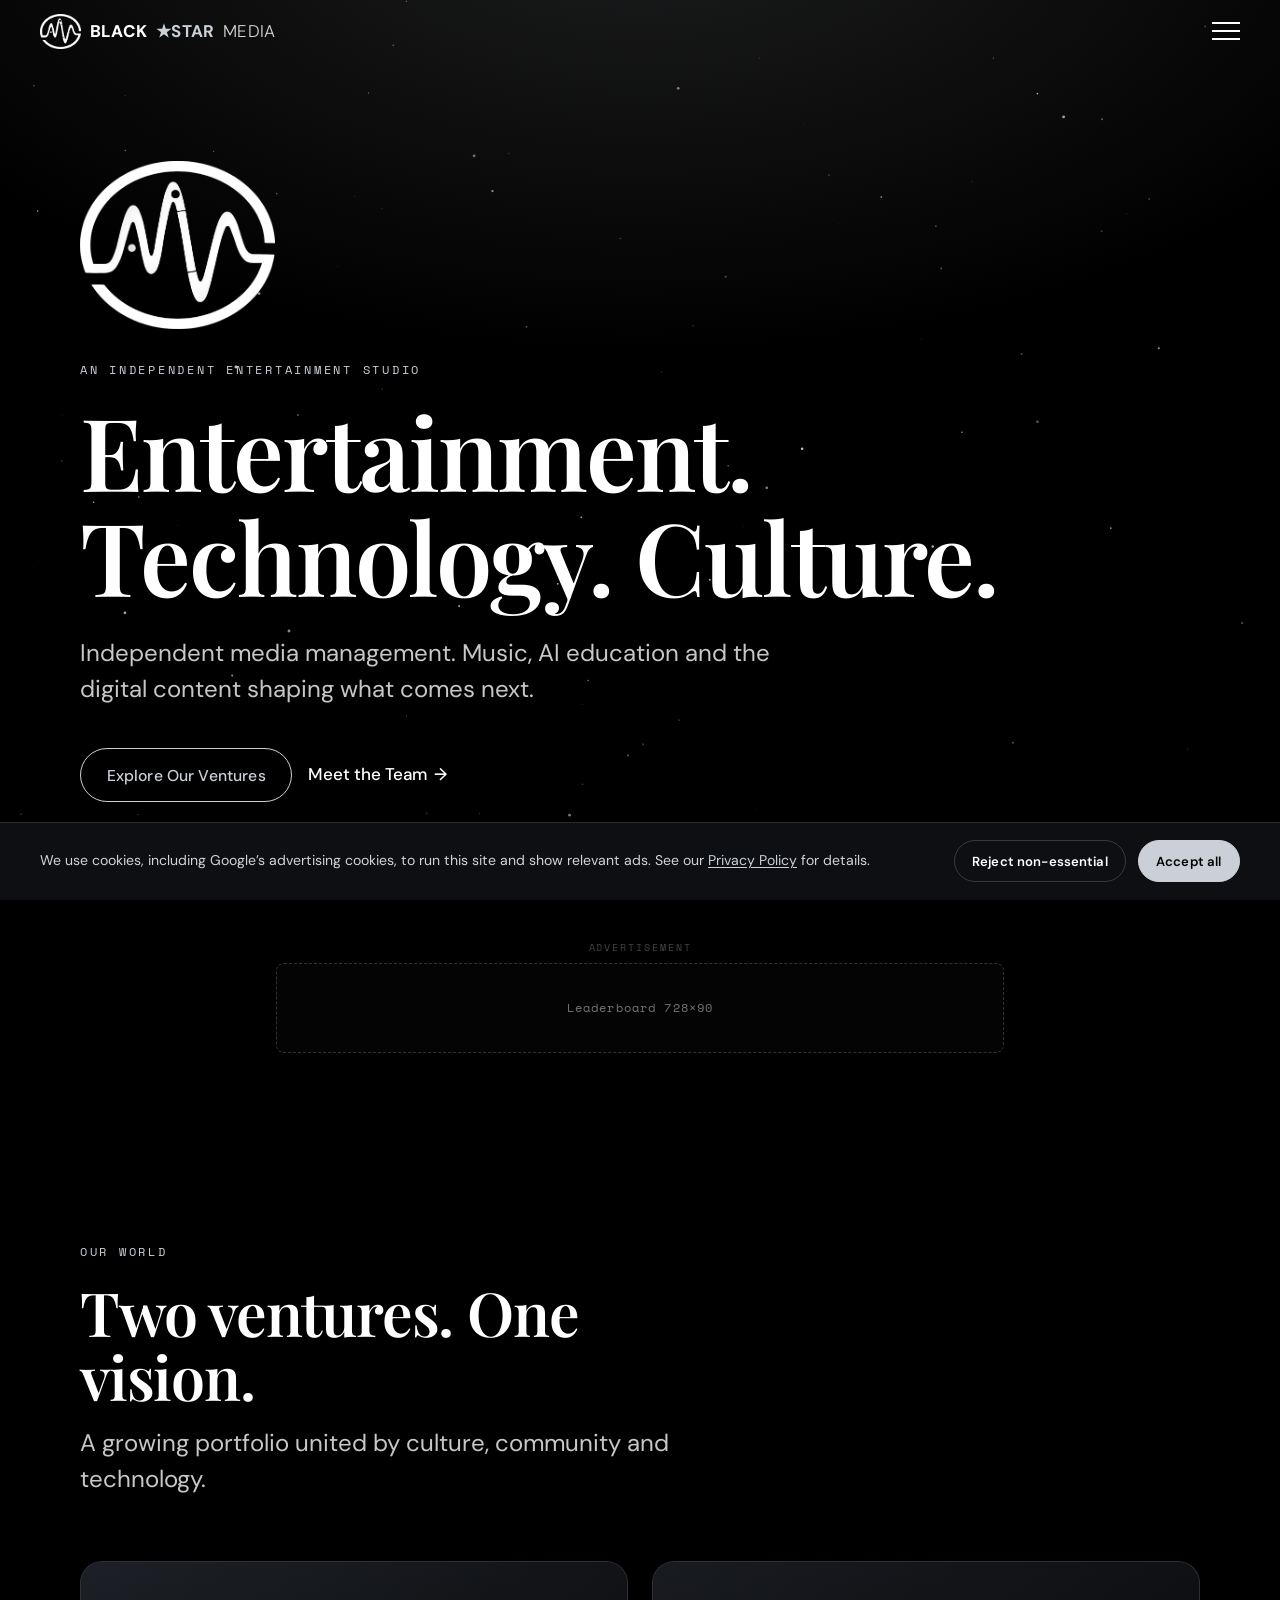
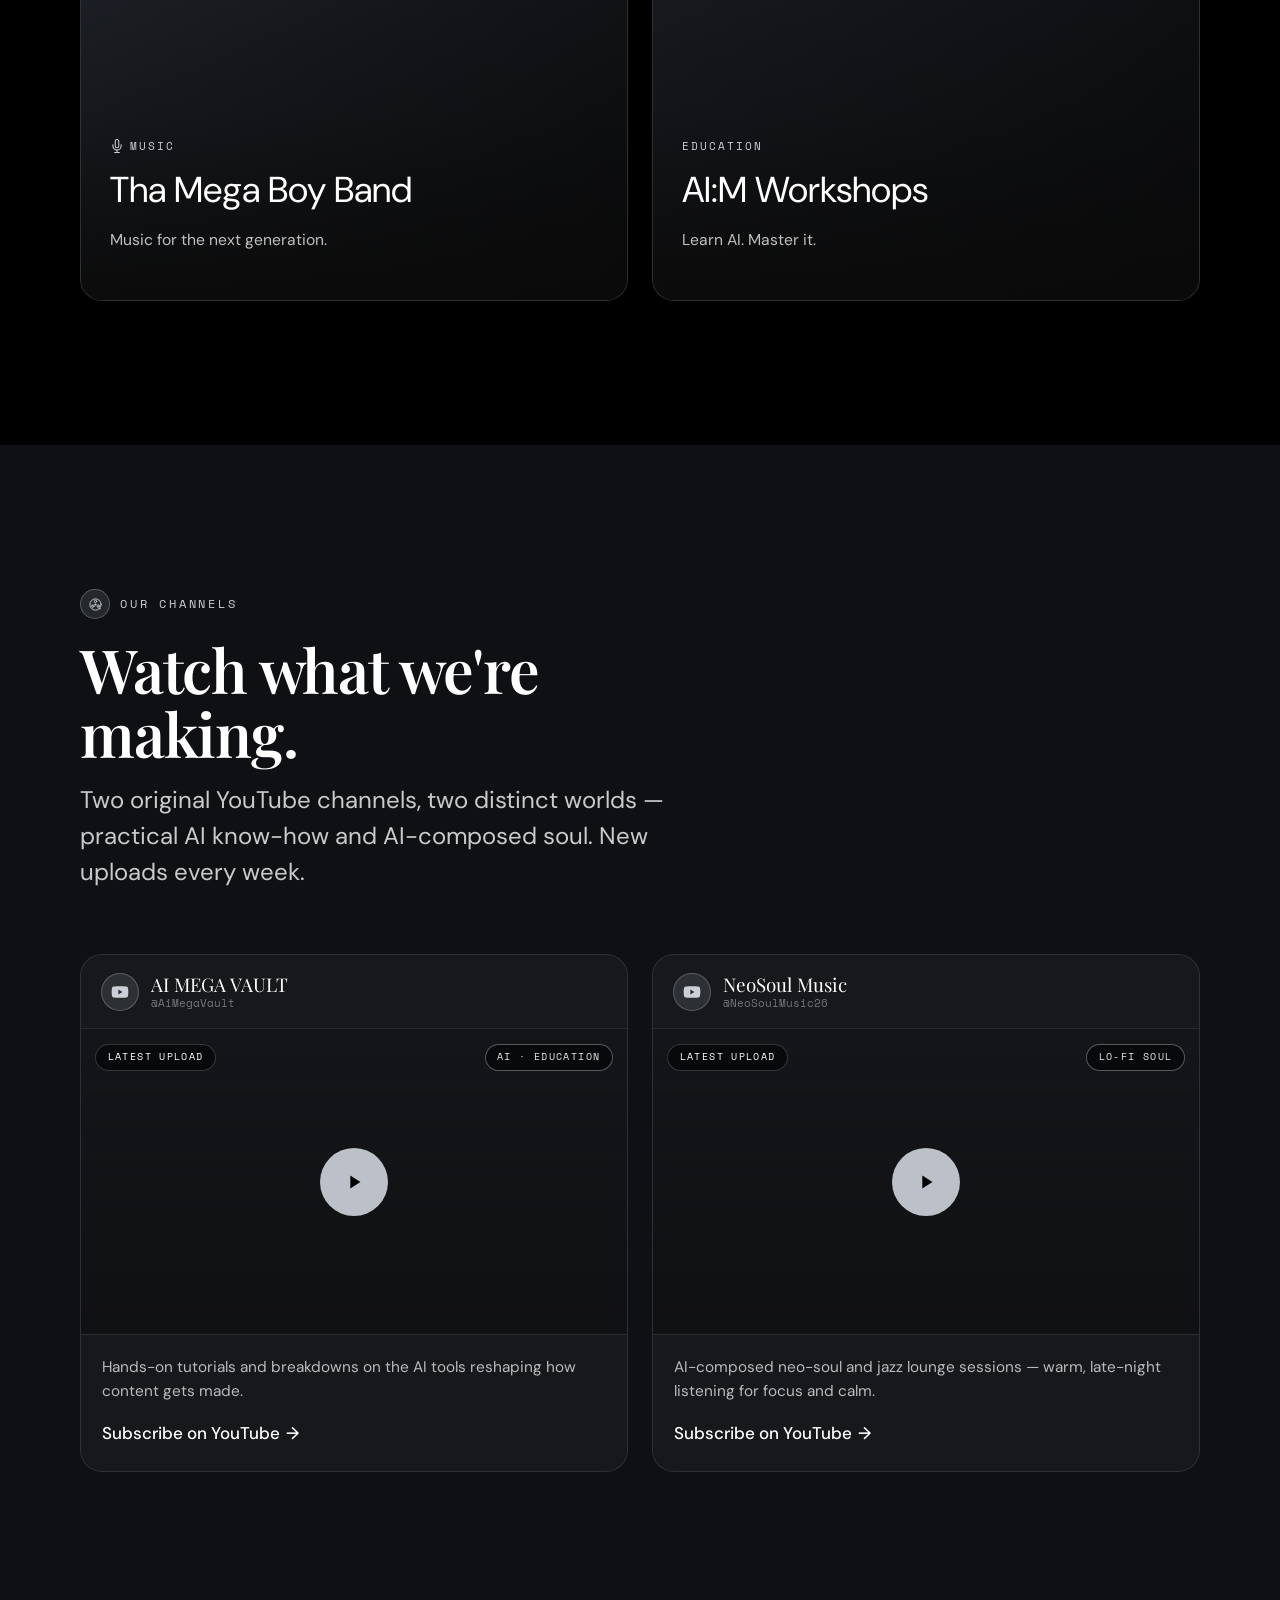
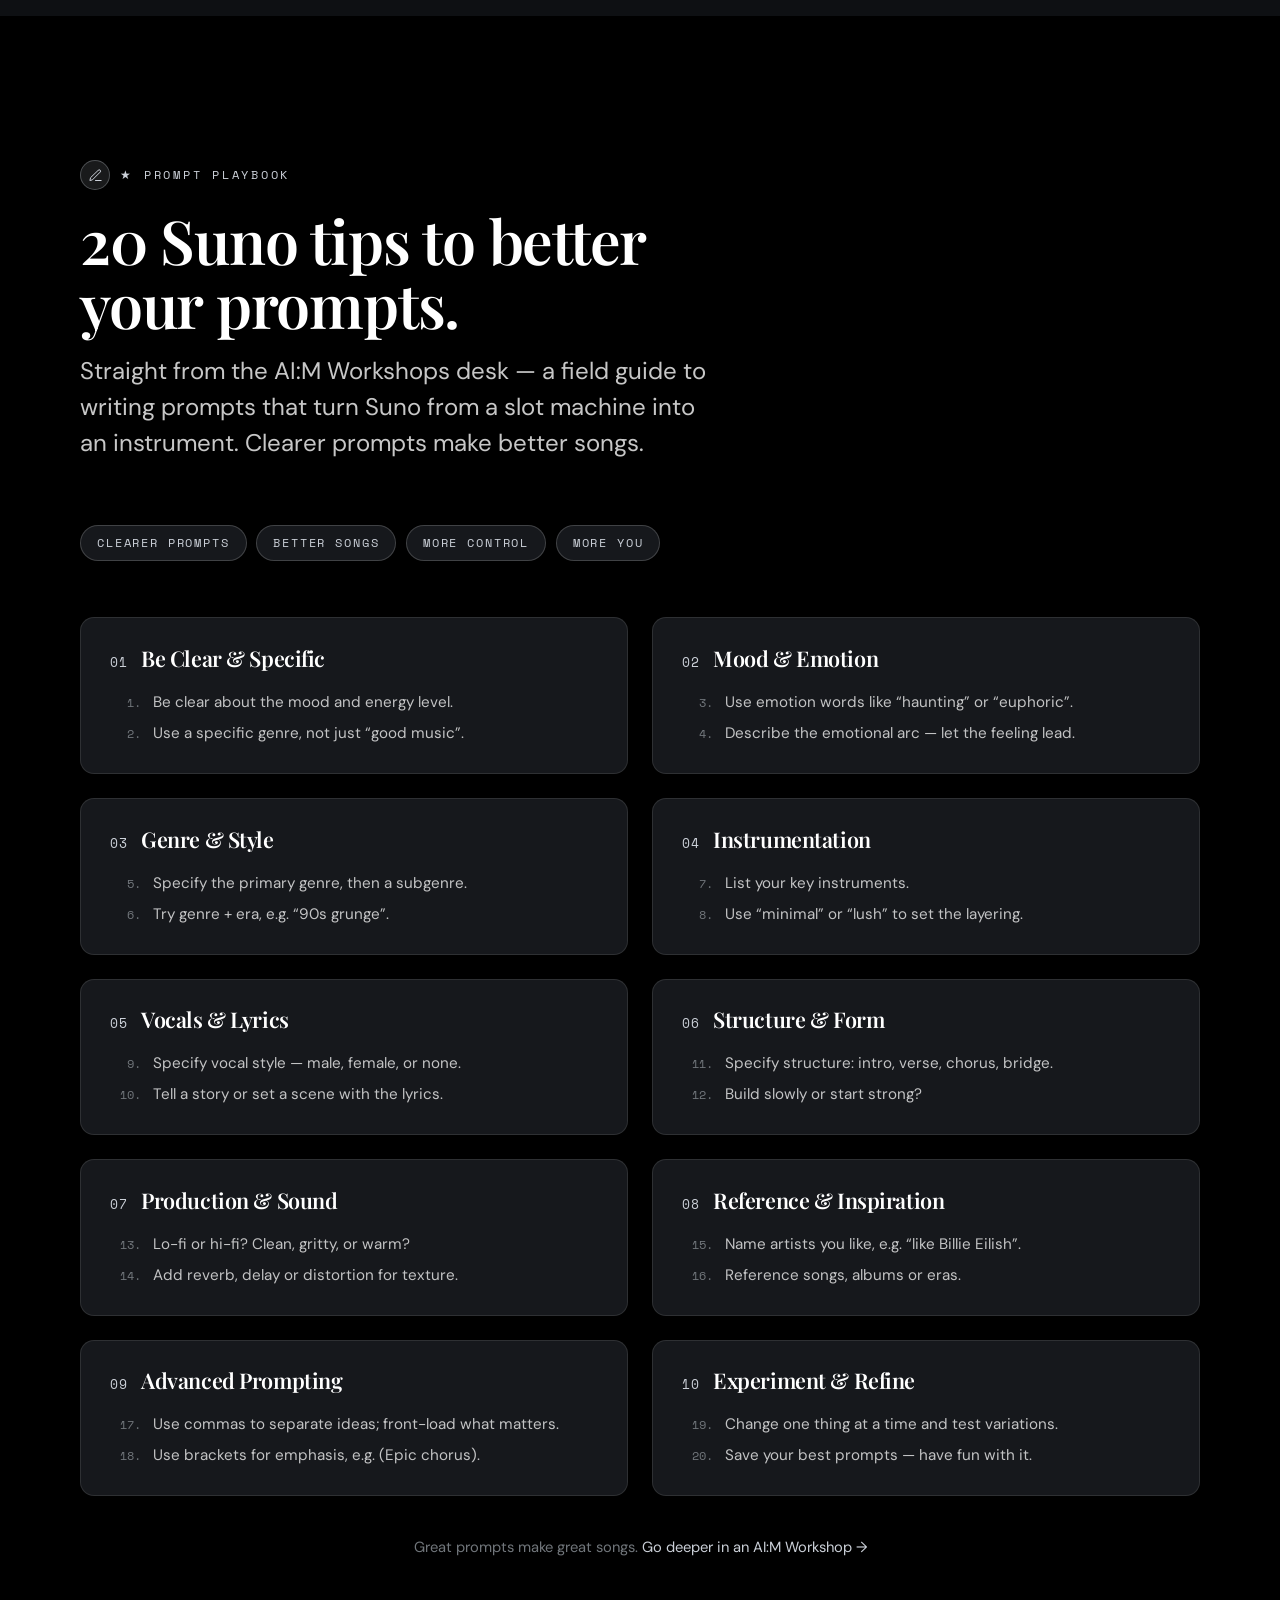
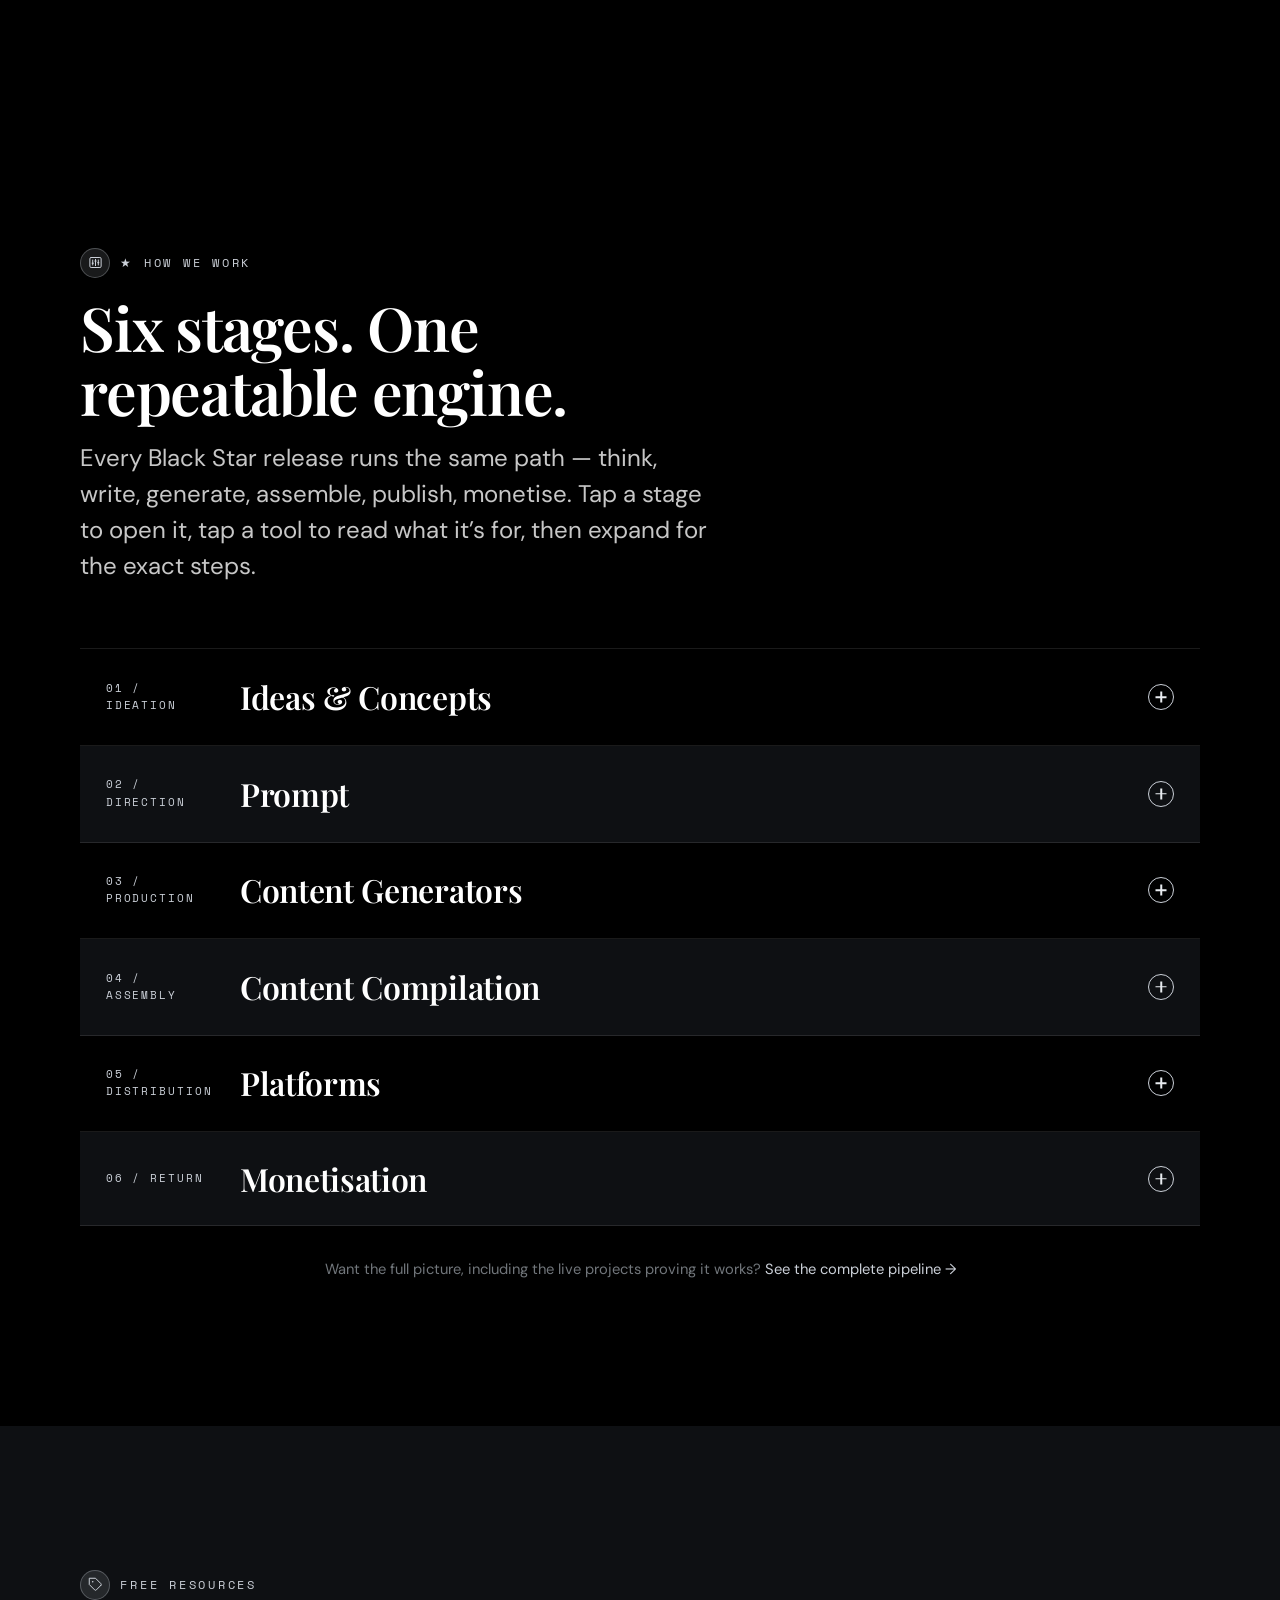
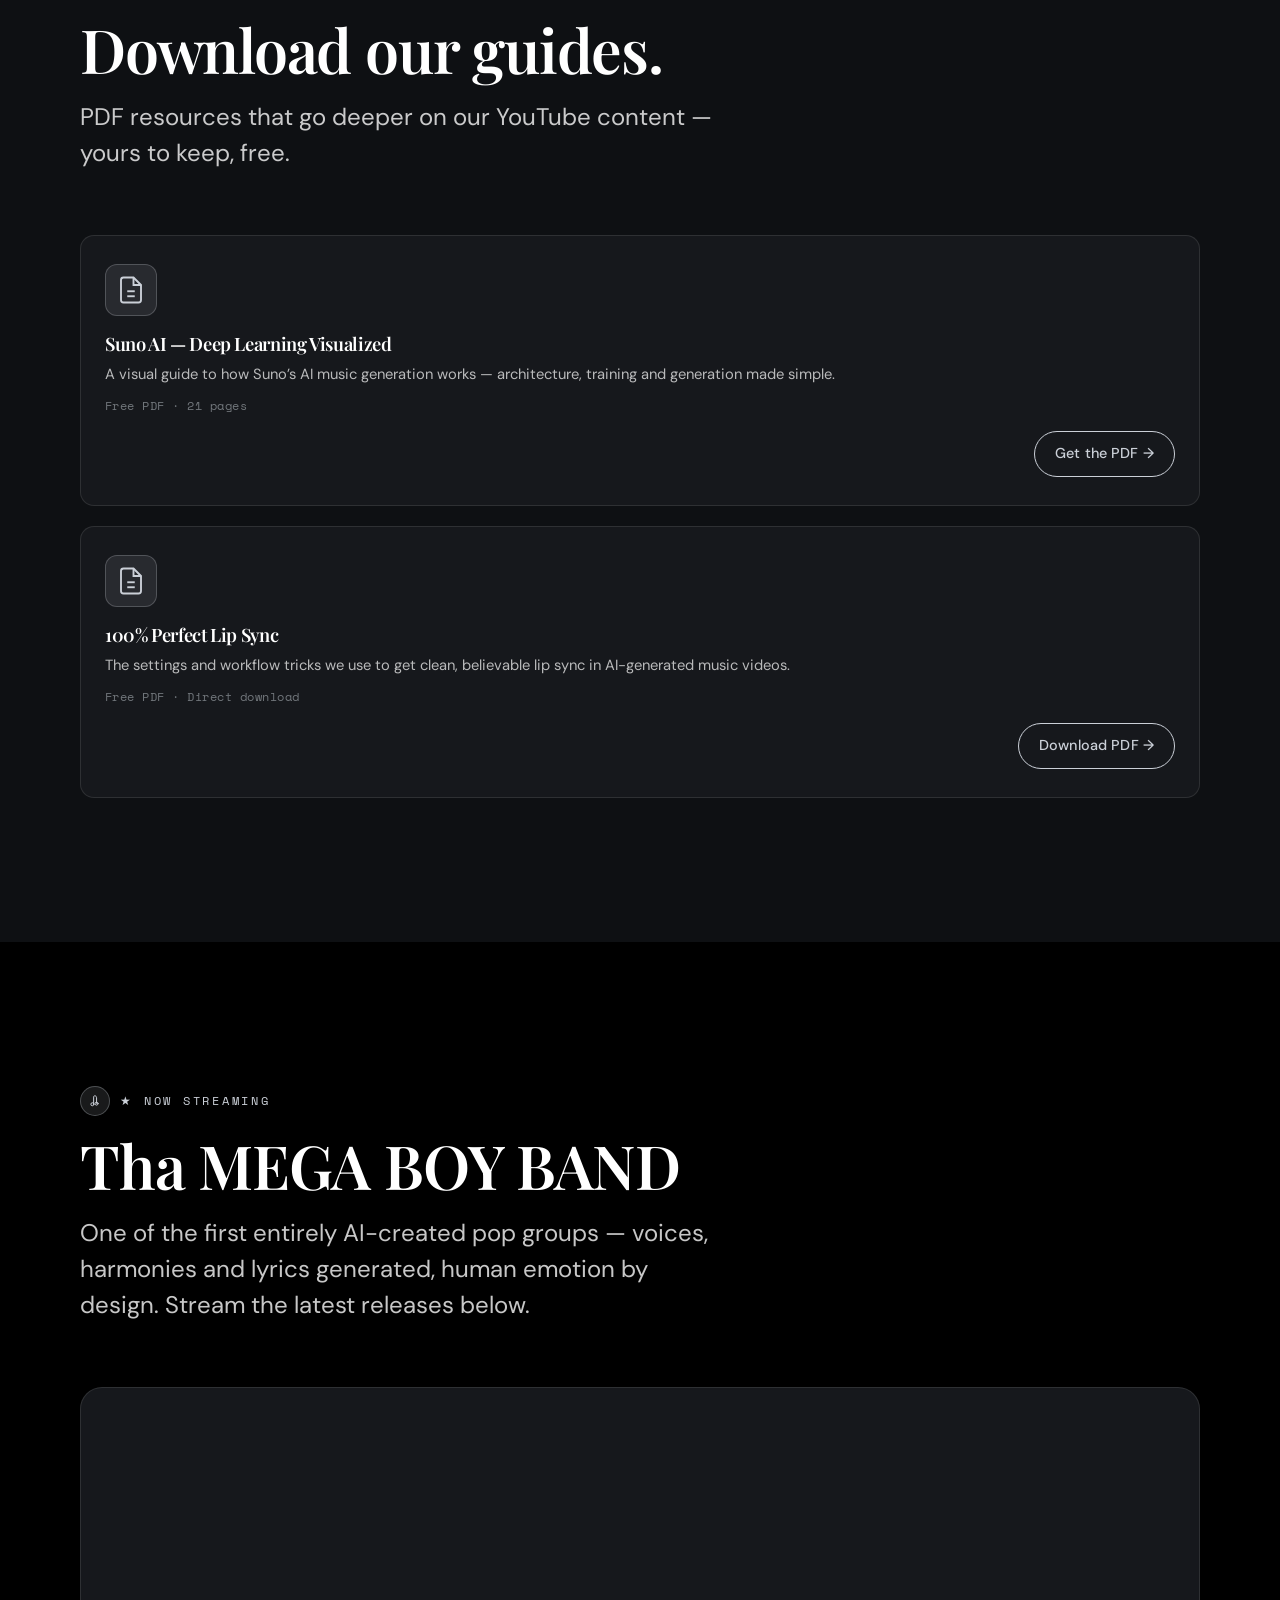
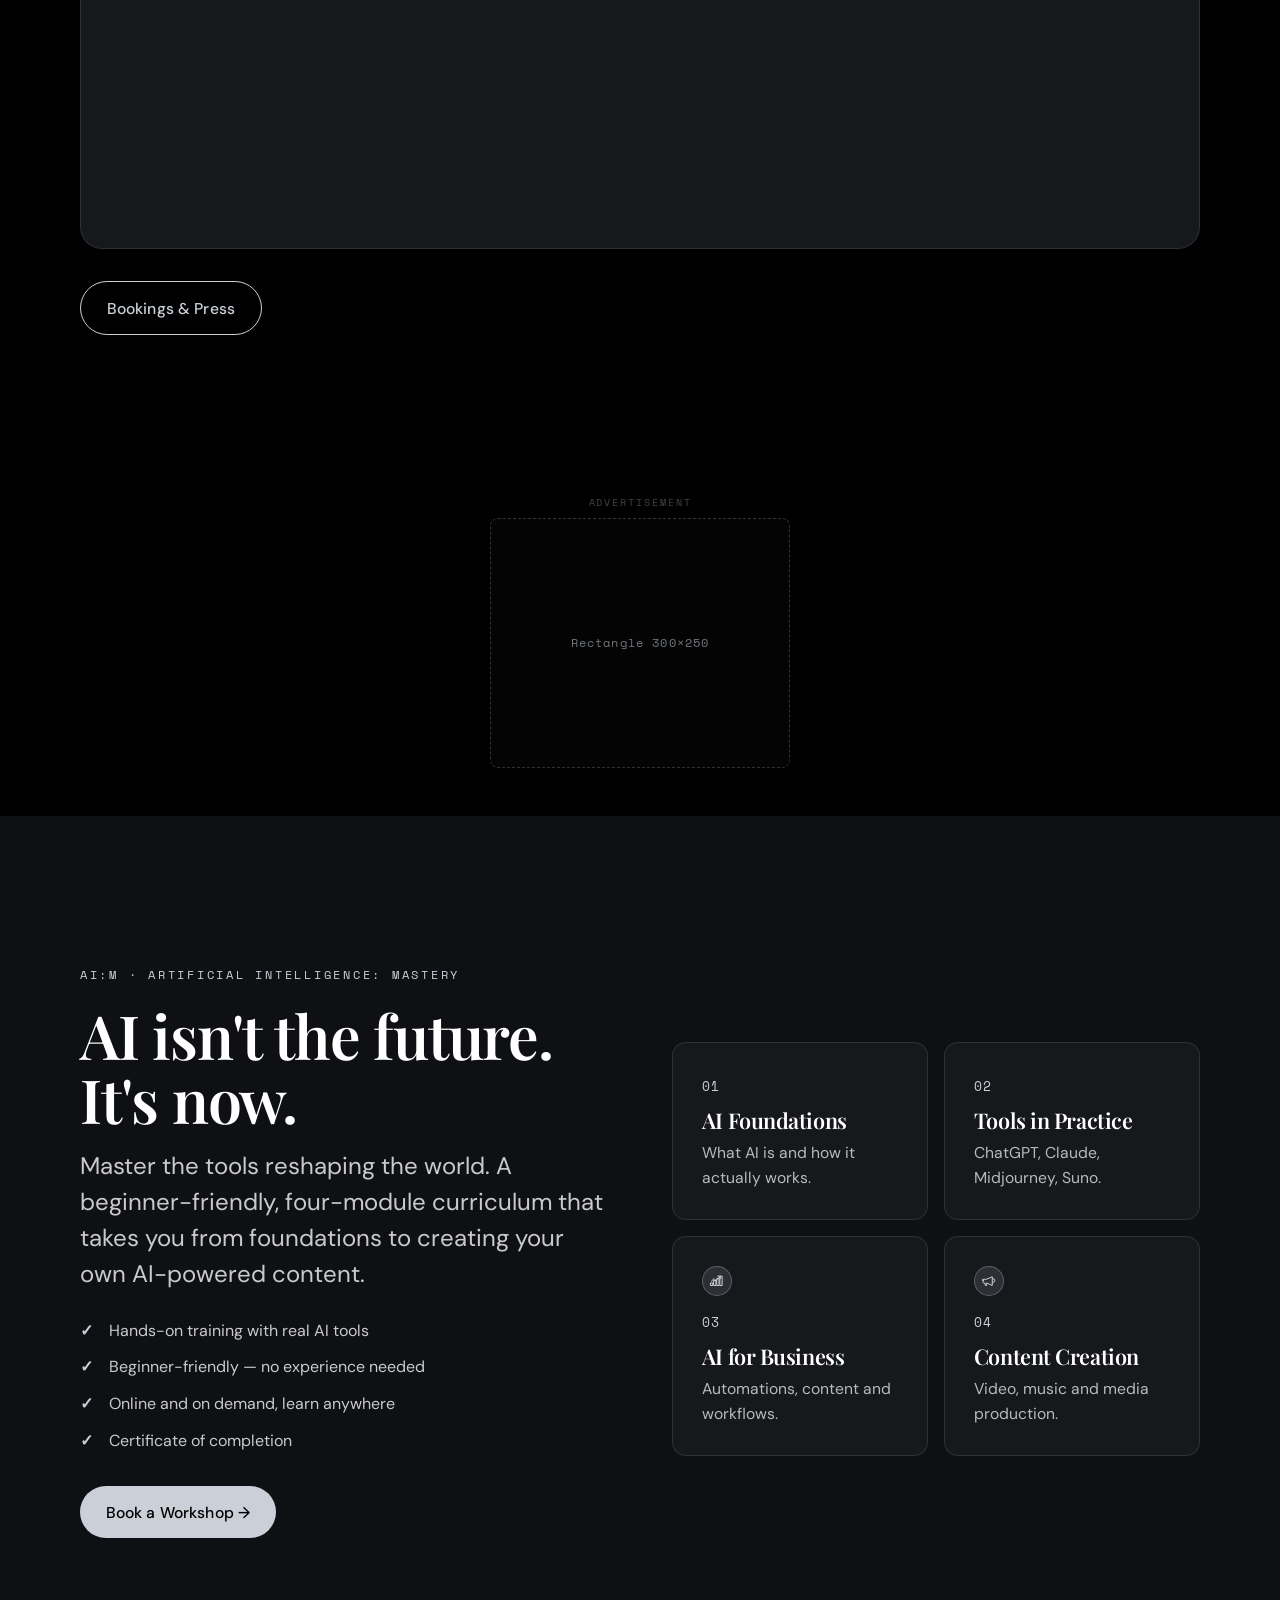
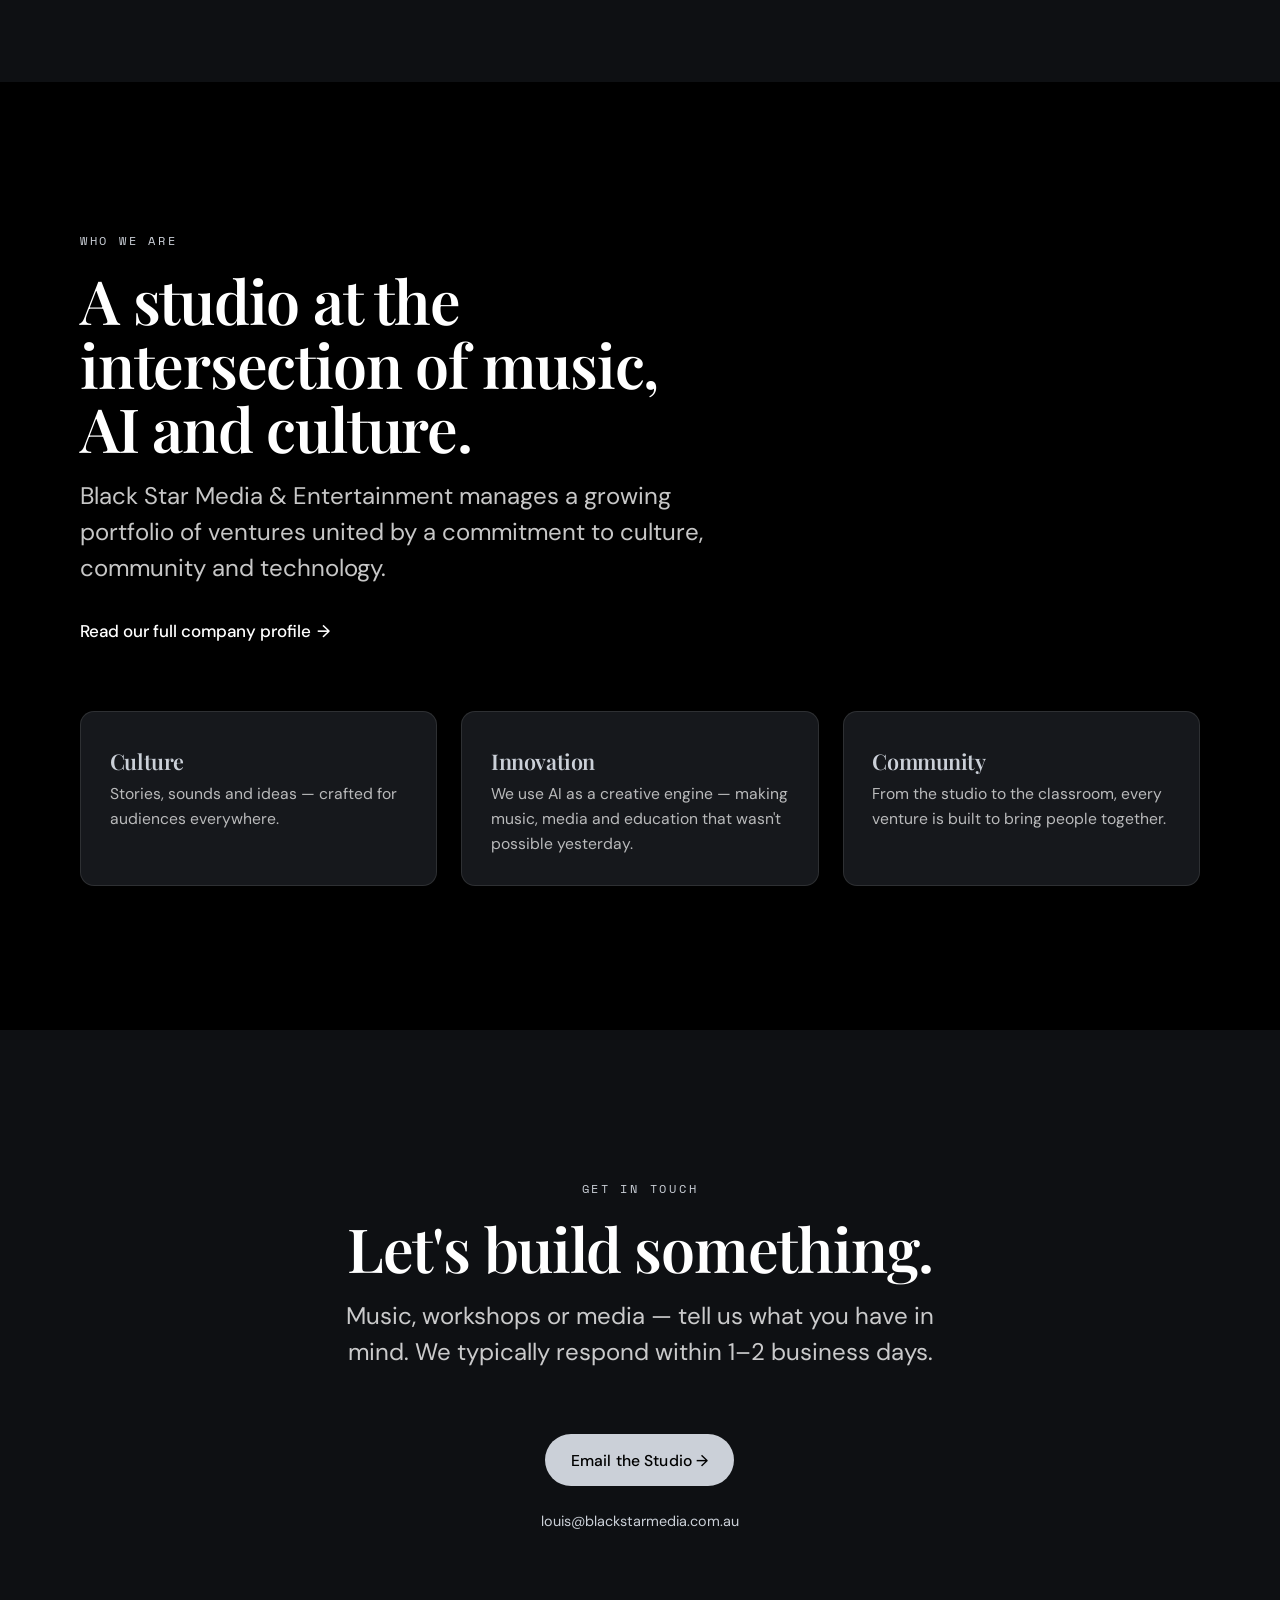
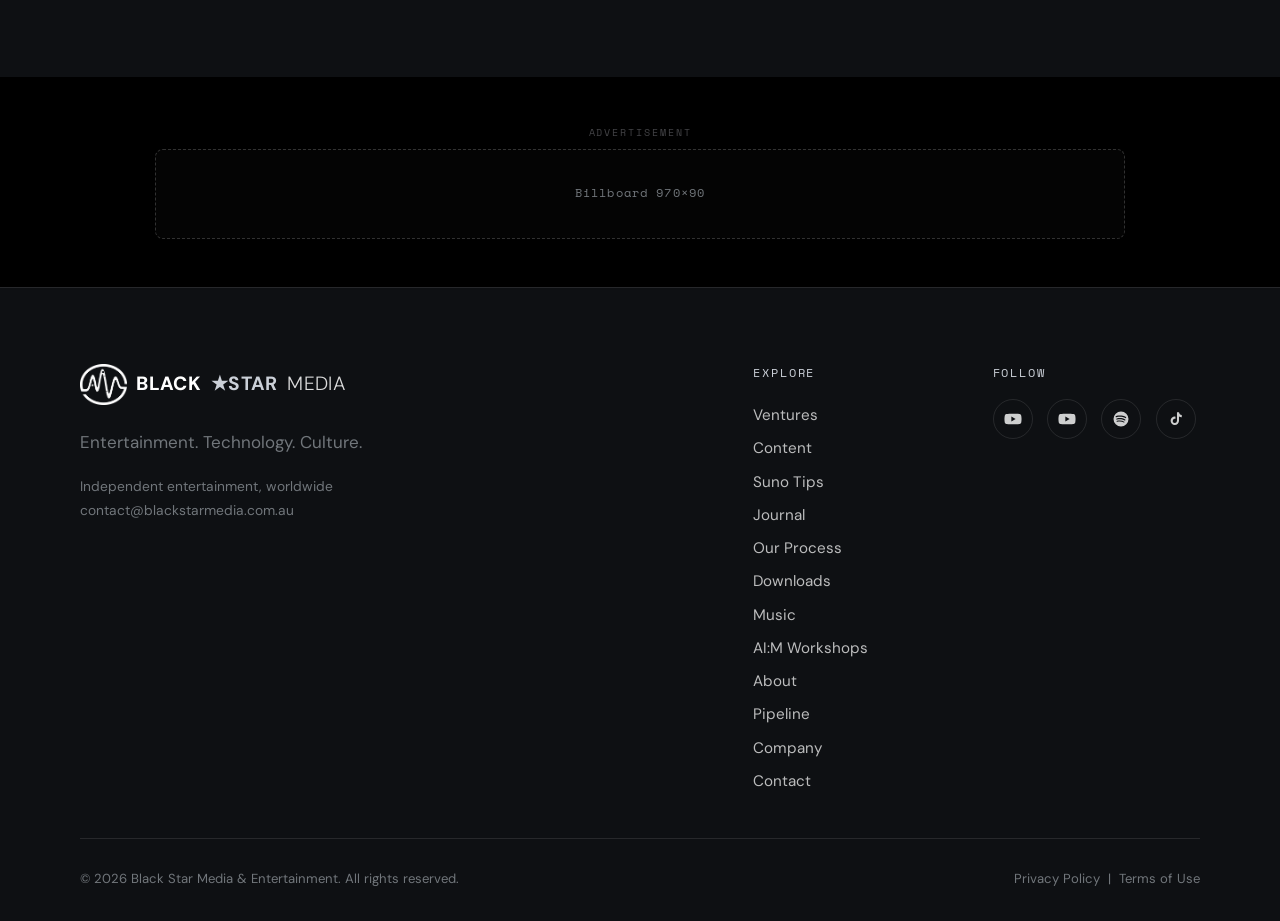
==== index.html @ 9385ae8f "Add "100% Perfect Lip Sync" PDF as a direct-download resource New free guide card in the Downloads s" ====
<!DOCTYPE html>
<html lang="en-AU">
<head>
  <meta charset="UTF-8" />
  <meta name="viewport" content="width=device-width, initial-scale=1.0" />

  <!-- Primary SEO -->
  <title>Black Star Media &amp; Entertainment — Entertainment. Technology. Culture.</title>
  <meta name="description" content="An independent multimedia entertainment company. Music, AI education and digital content — home of Tha Mega Boy Band, AI MegaVault, NeoSoul Music and AI:M Workshops." />
  <meta name="theme-color" content="#000000" />
  <link rel="canonical" href="https://blackstarmedia.com.au/" />

  <!-- Open Graph / social -->
  <meta property="og:type" content="website" />
  <meta property="og:site_name" content="Black Star Media &amp; Entertainment" />
  <meta property="og:title" content="Black Star Media &amp; Entertainment" />
  <meta property="og:description" content="Entertainment. Technology. Culture. Independent media management — music, AI education and digital content." />
  <meta property="og:url" content="https://blackstarmedia.com.au/" />
  <meta property="og:image" content="https://blackstarmedia.com.au/assets/img/og-cover.jpg" />
  <meta name="twitter:card" content="summary_large_image" />

  <!-- Favicon -->
  <link rel="icon" type="image/png" href="assets/img/favicon.png" />
  <link rel="apple-touch-icon" href="assets/img/favicon.png" />

  <!-- Fonts: Playfair Display (display), DM Sans (body), Space Mono (labels) -->
  <link rel="preconnect" href="https://fonts.googleapis.com" />
  <link rel="preconnect" href="https://fonts.gstatic.com" crossorigin />
  <link href="https://fonts.googleapis.com/css2?family=Playfair+Display:wght@500;600;700&family=DM+Sans:wght@300;400;500;700;800&family=Space+Mono&display=swap" rel="stylesheet" />

  <link rel="stylesheet" href="assets/css/styles.css?v=20260730" />

  <!-- Consent Mode defaults — must run before the AdSense script -->
  <script>
    window.dataLayer = window.dataLayer || [];
    function gtag(){ dataLayer.push(arguments); }
    gtag('consent', 'default', {
      ad_storage: 'denied',
      ad_user_data: 'denied',
      ad_personalization: 'denied',
      analytics_storage: 'denied',
      wait_for_update: 500
    });
  </script>
  <script async src="https://pagead2.googlesyndication.com/pagead/js/adsbygoogle.js?client=ca-pub-6512943011057060" crossorigin="anonymous"></script>

  <!-- Structured data: Organization -->
  <script type="application/ld+json">
  {
    "@context": "https://schema.org",
    "@type": "Organization",
    "name": "Black Star Media & Entertainment",
    "url": "https://blackstarmedia.com.au/",
    "description": "An independent multimedia entertainment management company spanning music, AI education and digital content.",
    "founder": { "@type": "Person", "name": "Louis Oberleuter" },
    "sameAs": [
      "https://www.youtube.com/@AiMegaVault",
      "https://www.youtube.com/@NeoSoulMusic26",
      "https://open.spotify.com/artist/6v0R5eHKsjwcvml4rpPpng"
    ]
  }
  </script>
</head>
<body>

  <!-- ============================== NAV ============================== -->
  <header class="nav" id="nav">
    <div class="nav__inner">
      <a class="wordmark" href="#top" aria-label="Black Star Media home">
        <img class="wordmark__logo" src="assets/img/logo.png" alt="" aria-hidden="true" />
        <span class="w-black">BLACK</span><span class="w-star">&#9733;STAR</span><span class="w-media">MEDIA</span>
      </a>

      <nav class="nav__links" aria-label="Primary">
        <a class="nav__link" href="#ventures">Ventures</a>
        <a class="nav__link" href="#videos">Content</a>
        <a class="nav__link" href="#suno-tips">Suno Tips</a>
        <a class="nav__link" href="journal.html">Journal</a>
        <a class="nav__link" href="#process">Our Process</a>
        <a class="nav__link" href="#downloads">Downloads</a>
        <a class="nav__link" href="#music">Music</a>
        <a class="nav__link" href="#workshops">AI:M Workshops</a>
        <a class="nav__link" href="#about">About</a>
        <a class="nav__link" href="pipeline.html">Pipeline</a>
      </nav>

      <div class="nav__actions">
        <a class="btn btn--gold" href="#contact">Get in Touch</a>
        <button class="nav__toggle" id="navToggle" aria-label="Open menu" aria-expanded="false" aria-controls="mobileMenu">
          <span></span><span></span><span></span>
        </button>
      </div>
    </div>
  </header>

  <!-- Mobile overlay -->
  <nav class="mobile-menu" id="mobileMenu" aria-label="Mobile">
    <a href="#ventures">Ventures</a>
    <a href="#videos">Content</a>
    <a href="#suno-tips">Suno Tips</a>
    <a href="journal.html">Journal</a>
    <a href="#process">Our Process</a>
    <a href="#downloads">Downloads</a>
    <a href="#music">Music</a>
    <a href="#workshops">AI:M Workshops</a>
    <a href="#about">About</a>
    <a href="pipeline.html">Pipeline</a>
    <a href="#contact">Get in Touch</a>
  </nav>

  <main id="top">

    <!-- ============================== HERO ============================== -->
    <section class="hero" id="hero">
      <canvas class="hero__canvas" id="starfield" aria-hidden="true"></canvas>
      <div class="container hero__inner">
        <img class="hero__logo reveal" src="assets/img/logo.png" alt="Black Star Media &amp; Entertainment" />
        <p class="eyebrow reveal" data-delay="1">An Independent Entertainment Studio</p>
        <h1 class="hero__title reveal" data-delay="2">Entertainment. Technology. Culture.</h1>
        <p class="hero__sub lead reveal" data-delay="3">Independent media management. Music, AI education and the digital content shaping what comes next.</p>
        <div class="hero__cta reveal" data-delay="4">
          <a class="btn btn--gold-outline" href="#ventures">Explore Our Ventures</a>
          <a class="link-arrow" href="#about">Meet the Team <span class="chev">&rarr;</span></a>
        </div>
      </div>
      <a class="scroll-cue" href="#ventures" aria-label="Scroll down">
        <span>Scroll</span><span class="chev">&#8964;</span>
      </a>
    </section>

    <!-- AD SLOT: leaderboard (below hero) -->
    <div class="section" style="padding-block: 2.5rem;">
      <div class="container">
        <!-- AD SLOT: home-leaderboard 728x90 / 320x50 -->
        <div class="ad-slot ad-slot--leaderboard reveal">
          <span class="ad-slot__label">Advertisement</span>
          <div class="ad-slot__box">Leaderboard 728&times;90
            <!-- <ins class="adsbygoogle" style="display:block" data-ad-client="ca-pub-6512943011057060" data-ad-slot="0000000000" data-ad-format="auto" data-full-width-responsive="true"></ins> -->
          </div>
        </div>
      </div>
    </div>

    <!-- ============================== VENTURES ============================== -->
    <section class="section" id="ventures">
      <div class="container">
        <div class="section-head reveal">
          <p class="eyebrow">Our World</p>
          <h2 class="section-title">Two ventures. One vision.</h2>
          <p class="section-sub lead">A growing portfolio united by culture, community and technology.</p>
        </div>

        <div class="grid grid--2">
          <a class="venture reveal" data-delay="1" href="#music">
            <span class="venture__bg" style="background-image:linear-gradient(135deg,#20242b,#0a0b0d);"></span>
            <span class="venture__scrim"></span>
            <span class="venture__kicker">
              <svg viewBox="0 0 24 24" fill="none" stroke="currentColor" stroke-width="1.8" stroke-linecap="round" stroke-linejoin="round" aria-hidden="true">
                <path d="M12 1a3 3 0 0 0-3 3v8a3 3 0 0 0 6 0V4a3 3 0 0 0-3-3z"/>
                <path d="M19 10v2a7 7 0 0 1-14 0v-2"/>
                <line x1="12" y1="19" x2="12" y2="23"/>
                <line x1="8" y1="23" x2="16" y2="23"/>
              </svg>
              Music
            </span>
            <span class="venture__name">Tha Mega Boy Band</span>
            <span class="venture__tag">Music for the next generation.</span>
            <span class="venture__line"></span>
          </a>

          <a class="venture reveal" data-delay="2" href="#workshops">
            <span class="venture__bg" style="background-image:linear-gradient(135deg,#1b1e24,#090a0c);"></span>
            <span class="venture__scrim"></span>
            <span class="venture__kicker">Education</span>
            <span class="venture__name">AI:M Workshops</span>
            <span class="venture__tag">Learn AI. Master it.</span>
            <span class="venture__line"></span>
          </a>

        </div>
      </div>
    </section>

    <!-- ============================== FEATURED VIDEOS ============================== -->
    <section class="section section--surface" id="videos">
      <div class="container">
        <div class="section-head reveal">
          <div class="eyebrow-row">
            <span class="section-icon" aria-hidden="true">
              <svg viewBox="0 0 24 24" fill="none" stroke="currentColor" stroke-width="1.5" stroke-linecap="round" stroke-linejoin="round">
                <circle cx="12" cy="12" r="9"/>
                <circle cx="12" cy="12" r="1.6" fill="currentColor" stroke="none"/>
                <circle cx="12" cy="7" r="1.9"/>
                <circle cx="16.3" cy="14.5" r="1.9"/>
                <circle cx="7.7" cy="14.5" r="1.9"/>
                <path d="M17.5 18.5c1 .6 2 .6 2.6 0"/>
              </svg>
            </span>
            <p class="eyebrow">Our Channels</p>
          </div>
          <h2 class="section-title">Watch what we're making.</h2>
          <p class="section-sub lead">Two original YouTube channels, two distinct worlds — practical AI know-how and AI-composed soul. New uploads every week.</p>
        </div>

        <div class="grid grid--2">
          <!-- AI MEGA VAULT channel -->
          <article class="channel reveal" data-delay="1">
            <header class="channel__head">
              <span class="channel__mark" aria-hidden="true">
                <svg width="20" height="20" viewBox="0 0 24 24" fill="currentColor"><path d="M21.58 7.19a2.5 2.5 0 0 0-1.76-1.77C18.25 5 12 5 12 5s-6.25 0-7.82.42A2.5 2.5 0 0 0 2.42 7.2 26 26 0 0 0 2 12a26 26 0 0 0 .42 4.81 2.5 2.5 0 0 0 1.76 1.77C5.75 19 12 19 12 19s6.25 0 7.82-.42a2.5 2.5 0 0 0 1.76-1.77A26 26 0 0 0 22 12a26 26 0 0 0-.42-4.81ZM10 15V9l5 3Z"/></svg>
              </span>
              <span class="channel__id">
                <span class="channel__name">AI MEGA VAULT</span>
                <span class="channel__handle">@AiMegaVault</span>
              </span>
            </header>

            <!-- AI MEGA VAULT — latest upload (auto-refreshed from assets/data/latest-videos.json; values below are the static fallback). -->
            <div class="embed-lazy" data-channel="AiMegaVault" data-yt="GgECCDI-aeM" role="button" tabindex="0"
                 aria-label="Play the latest AI MEGA VAULT video"
                 style="background:linear-gradient(rgba(10,10,10,0.2),rgba(10,10,10,0.55)),url('https://i.ytimg.com/vi/GgECCDI-aeM/hqdefault.jpg') center/cover;">
              <span class="embed-lazy__chip">Latest upload</span>
              <span class="embed-lazy__chip embed-lazy__chip--right">AI · Education</span>
              <span class="embed-lazy__play" aria-hidden="true">
                <svg width="22" height="22" viewBox="0 0 24 24" fill="currentColor"><path d="M8 5v14l11-7z"/></svg>
              </span>
            </div>

            <footer class="channel__foot">
              <p class="channel__desc">Hands-on tutorials and breakdowns on the AI tools reshaping how content gets made.</p>
              <a class="link-arrow" href="https://www.youtube.com/@AiMegaVault" target="_blank" rel="noopener">Subscribe on YouTube <span class="chev">&rarr;</span></a>
            </footer>
          </article>

          <!-- NeoSoul Music channel -->
          <article class="channel reveal" data-delay="2">
            <header class="channel__head">
              <span class="channel__mark" aria-hidden="true">
                <svg width="20" height="20" viewBox="0 0 24 24" fill="currentColor"><path d="M21.58 7.19a2.5 2.5 0 0 0-1.76-1.77C18.25 5 12 5 12 5s-6.25 0-7.82.42A2.5 2.5 0 0 0 2.42 7.2 26 26 0 0 0 2 12a26 26 0 0 0 .42 4.81 2.5 2.5 0 0 0 1.76 1.77C5.75 19 12 19 12 19s6.25 0 7.82-.42a2.5 2.5 0 0 0 1.76-1.77A26 26 0 0 0 22 12a26 26 0 0 0-.42-4.81ZM10 15V9l5 3Z"/></svg>
              </span>
              <span class="channel__id">
                <span class="channel__name">NeoSoul Music</span>
                <span class="channel__handle">@NeoSoulMusic26</span>
              </span>
            </header>

            <!-- NeoSoul Music — latest upload (auto-refreshed from assets/data/latest-videos.json; values below are the static fallback). -->
            <div class="embed-lazy" data-channel="NeoSoulMusic26" data-yt="Dv8crFNMlBo" role="button" tabindex="0"
                 aria-label="Play the latest NeoSoul Music video"
                 style="background:linear-gradient(rgba(10,10,10,0.2),rgba(10,10,10,0.55)),url('https://i.ytimg.com/vi/Dv8crFNMlBo/hqdefault.jpg') center/cover;">
              <span class="embed-lazy__chip">Latest upload</span>
              <span class="embed-lazy__chip embed-lazy__chip--right">Lo-Fi Soul</span>
              <span class="embed-lazy__play" aria-hidden="true">
                <svg width="22" height="22" viewBox="0 0 24 24" fill="currentColor"><path d="M8 5v14l11-7z"/></svg>
              </span>
            </div>

            <footer class="channel__foot">
              <p class="channel__desc">AI-composed neo-soul and jazz lounge sessions — warm, late-night listening for focus and calm.</p>
              <a class="link-arrow" href="https://www.youtube.com/@NeoSoulMusic26" target="_blank" rel="noopener">Subscribe on YouTube <span class="chev">&rarr;</span></a>
            </footer>
          </article>
        </div>
      </div>
    </section>

    <!-- ============================== 20 SUNO TIPS ============================== -->
    <section class="section" id="suno-tips">
      <div class="container">
        <div class="section-head reveal">
          <div class="eyebrow-row">
            <span class="section-icon" aria-hidden="true">
              <svg viewBox="0 0 24 24" fill="none" stroke="currentColor" stroke-width="1.6" stroke-linecap="round" stroke-linejoin="round">
                <path d="M12 20h9"/>
                <path d="M16.5 3.5a2.12 2.12 0 0 1 3 3L7 19l-4 1 1-4Z"/>
              </svg>
            </span>
            <p class="eyebrow">&#9733; Prompt Playbook</p>
          </div>
          <h2 class="section-title">20 Suno tips to better your prompts.</h2>
          <p class="section-sub lead">Straight from the AI:M Workshops desk &mdash; a field guide to writing prompts that turn Suno from a slot machine into an instrument. Clearer prompts make better songs.</p>
        </div>

        <!-- The goal (echoes the poster) -->
        <div class="tips-goal reveal" data-delay="1">
          <span class="tips-goal__pill">Clearer prompts</span>
          <span class="tips-goal__pill">Better songs</span>
          <span class="tips-goal__pill">More control</span>
          <span class="tips-goal__pill">More you</span>
        </div>

        <div class="tips-grid">
          <article class="tipcard reveal" data-delay="1">
            <header class="tipcard__head">
              <span class="tipcard__num">01</span>
              <h3 class="tipcard__title">Be Clear &amp; Specific</h3>
            </header>
            <ol class="tipcard__list" start="1">
              <li>Be clear about the mood and energy level.</li>
              <li>Use a specific genre, not just &ldquo;good music&rdquo;.</li>
            </ol>
          </article>

          <article class="tipcard reveal" data-delay="2">
            <header class="tipcard__head">
              <span class="tipcard__num">02</span>
              <h3 class="tipcard__title">Mood &amp; Emotion</h3>
            </header>
            <ol class="tipcard__list" start="3">
              <li>Use emotion words like &ldquo;haunting&rdquo; or &ldquo;euphoric&rdquo;.</li>
              <li>Describe the emotional arc &mdash; let the feeling lead.</li>
            </ol>
          </article>

          <article class="tipcard reveal" data-delay="1">
            <header class="tipcard__head">
              <span class="tipcard__num">03</span>
              <h3 class="tipcard__title">Genre &amp; Style</h3>
            </header>
            <ol class="tipcard__list" start="5">
              <li>Specify the primary genre, then a subgenre.</li>
              <li>Try genre + era, e.g. &ldquo;90s grunge&rdquo;.</li>
            </ol>
          </article>

          <article class="tipcard reveal" data-delay="2">
            <header class="tipcard__head">
              <span class="tipcard__num">04</span>
              <h3 class="tipcard__title">Instrumentation</h3>
            </header>
            <ol class="tipcard__list" start="7">
              <li>List your key instruments.</li>
              <li>Use &ldquo;minimal&rdquo; or &ldquo;lush&rdquo; to set the layering.</li>
            </ol>
          </article>

          <article class="tipcard reveal" data-delay="1">
            <header class="tipcard__head">
              <span class="tipcard__num">05</span>
              <h3 class="tipcard__title">Vocals &amp; Lyrics</h3>
            </header>
            <ol class="tipcard__list" start="9">
              <li>Specify vocal style &mdash; male, female, or none.</li>
              <li>Tell a story or set a scene with the lyrics.</li>
            </ol>
          </article>

          <article class="tipcard reveal" data-delay="2">
            <header class="tipcard__head">
              <span class="tipcard__num">06</span>
              <h3 class="tipcard__title">Structure &amp; Form</h3>
            </header>
            <ol class="tipcard__list" start="11">
              <li>Specify structure: intro, verse, chorus, bridge.</li>
              <li>Build slowly or start strong?</li>
            </ol>
          </article>

          <article class="tipcard reveal" data-delay="1">
            <header class="tipcard__head">
              <span class="tipcard__num">07</span>
              <h3 class="tipcard__title">Production &amp; Sound</h3>
            </header>
            <ol class="tipcard__list" start="13">
              <li>Lo-fi or hi-fi? Clean, gritty, or warm?</li>
              <li>Add reverb, delay or distortion for texture.</li>
            </ol>
          </article>

          <article class="tipcard reveal" data-delay="2">
            <header class="tipcard__head">
              <span class="tipcard__num">08</span>
              <h3 class="tipcard__title">Reference &amp; Inspiration</h3>
            </header>
            <ol class="tipcard__list" start="15">
              <li>Name artists you like, e.g. &ldquo;like Billie Eilish&rdquo;.</li>
              <li>Reference songs, albums or eras.</li>
            </ol>
          </article>

          <article class="tipcard reveal" data-delay="1">
            <header class="tipcard__head">
              <span class="tipcard__num">09</span>
              <h3 class="tipcard__title">Advanced Prompting</h3>
            </header>
            <ol class="tipcard__list" start="17">
              <li>Use commas to separate ideas; front-load what matters.</li>
              <li>Use brackets for emphasis, e.g. (Epic chorus).</li>
            </ol>
          </article>

          <article class="tipcard reveal" data-delay="2">
            <header class="tipcard__head">
              <span class="tipcard__num">10</span>
              <h3 class="tipcard__title">Experiment &amp; Refine</h3>
            </header>
            <ol class="tipcard__list" start="19">
              <li>Change one thing at a time and test variations.</li>
              <li>Save your best prompts &mdash; have fun with it.</li>
            </ol>
          </article>
        </div>

        <p class="center muted reveal" data-delay="1" style="margin-top:2.5rem;font-size:0.92rem;">
          Great prompts make great songs. <a class="gold" href="#workshops">Go deeper in an AI:M Workshop &rarr;</a>
        </p>
      </div>
    </section>

    <!-- ============================== HOW WE WORK (inline pipeline) ============================== -->
    <section class="section" id="process">
      <div class="container">
        <div class="section-head reveal">
          <div class="eyebrow-row">
            <span class="section-icon" aria-hidden="true">
              <svg viewBox="0 0 24 24" fill="none" stroke="currentColor" stroke-width="1.6" stroke-linecap="round" stroke-linejoin="round">
                <rect x="3" y="4" width="18" height="16" rx="2"/>
                <line x1="7.5" y1="8" x2="7.5" y2="16"/>
                <line x1="12" y1="7" x2="12" y2="17"/>
                <line x1="16.5" y1="8" x2="16.5" y2="16"/>
                <rect x="6" y="12" width="3" height="2.2" rx="0.5" fill="currentColor" stroke="none"/>
                <rect x="10.5" y="8.5" width="3" height="2.2" rx="0.5" fill="currentColor" stroke="none"/>
                <rect x="15" y="11" width="3" height="2.2" rx="0.5" fill="currentColor" stroke="none"/>
              </svg>
            </span>
            <p class="eyebrow">&#9733; How We Work</p>
          </div>
          <h2 class="section-title">Six stages. One repeatable engine.</h2>
          <p class="section-sub lead">Every Black Star release runs the same path &mdash; think, write, generate, assemble, publish, monetise. Tap a stage to open it, tap a tool to read what it&rsquo;s for, then expand for the exact steps.</p>
        </div>

        <div class="pl-wrap" id="processApp">
    <section class="pl-stage">
      <button class="pl-stage-btn" aria-expanded="false">
        <span class="pl-stage-num">01 / IDEATION</span>
        <span class="pl-stage-title">Ideas & Concepts</span>
        <span class="pl-toggle"></span>
      </button>
      <div class="pl-panel"><div class="pl-panel-inner">
        <p class="pl-stage-desc">Where it begins. Use conversational AI to find angles, test premises, and shape a concept before a single asset is made.</p>
        
      <div class="pl-sub" data-open="false">
        <button class="pl-sub-btn" aria-expanded="false">
          <span class="pl-glyph"><svg viewBox="0 0 24 24"><path d="M12 3a6 6 0 0 0-3 11v2h6v-2a6 6 0 0 0-3-11z"/><path d="M10 20h4"/></svg></span>
          <span class="pl-sub-meta"><span class="pl-sub-label">ChatGPT</span><span class="pl-sub-tools">brainstorm · expand</span></span>
          <span class="pl-chev"></span>
        </button>
        <div class="pl-panel"><div class="pl-sub-body"><p class="pl-sub-note">Fast, broad ideation. Great for riffing on lots of directions and stress-testing a hook quickly.</p><button class="pl-tasks-btn" aria-expanded="false"><span class="pl-plus">+</span> Detailed tasks</button><div class="pl-panel"><ul class="pl-tasks"><li>Dump a rough topic and ask for 20 angles</li><li>Pressure-test the hook against the audience</li><li>Cluster the best ideas into a series</li><li>Pick a working title and one-line premise</li></ul></div></div></div>
      </div>
      <div class="pl-sub" data-open="false">
        <button class="pl-sub-btn" aria-expanded="false">
          <span class="pl-glyph"><svg viewBox="0 0 24 24"><path d="M12 2l2.4 7.6L22 12l-7.6 2.4L12 22l-2.4-7.6L2 12l7.6-2.4z"/></svg></span>
          <span class="pl-sub-meta"><span class="pl-sub-label">Gemini</span><span class="pl-sub-tools">research · grounding</span></span>
          <span class="pl-chev"></span>
        </button>
        <div class="pl-panel"><div class="pl-sub-body"><p class="pl-sub-note">Strong for fact-anchored concepts and pulling in current context to ground an idea in what is real.</p><button class="pl-tasks-btn" aria-expanded="false"><span class="pl-plus">+</span> Detailed tasks</button><div class="pl-panel"><ul class="pl-tasks"><li>Validate the idea against current trends</li><li>Pull supporting facts, stats, and references</li><li>Check what competitors already covered</li><li>Find a fresh angle the topic is missing</li></ul></div></div></div>
      </div>
      <div class="pl-sub" data-open="false">
        <button class="pl-sub-btn" aria-expanded="false">
          <span class="pl-glyph"><svg viewBox="0 0 24 24"><path d="M4 6h16M4 12h16M4 18h10"/></svg></span>
          <span class="pl-sub-meta"><span class="pl-sub-label">Claude</span><span class="pl-sub-tools">structure · nuance</span></span>
          <span class="pl-chev"></span>
        </button>
        <div class="pl-panel"><div class="pl-sub-body"><p class="pl-sub-note">Best for long-form thinking and refining a concept into a clear, well-reasoned outline.</p><button class="pl-tasks-btn" aria-expanded="false"><span class="pl-plus">+</span> Detailed tasks</button><div class="pl-panel"><ul class="pl-tasks"><li>Turn the raw idea into a structured outline</li><li>Define the narrative arc start to finish</li><li>Flag weak points and logical gaps</li><li>Lock the final concept brief</li></ul></div></div></div>
      </div>
      </div></div>
    </section>
    <section class="pl-stage">
      <button class="pl-stage-btn" aria-expanded="false">
        <span class="pl-stage-num">02 / DIRECTION</span>
        <span class="pl-stage-title">Prompt</span>
        <span class="pl-toggle"></span>
      </button>
      <div class="pl-panel"><div class="pl-panel-inner">
        <p class="pl-stage-desc">The concept becomes instruction. Write the prompts that tell every downstream tool exactly what to make.</p>
        
      <div class="pl-sub" data-open="false">
        <button class="pl-sub-btn" aria-expanded="false">
          <span class="pl-glyph"><svg viewBox="0 0 24 24"><path d="M12 3a6 6 0 0 0-3 11v2h6v-2a6 6 0 0 0-3-11z"/><path d="M10 20h4"/></svg></span>
          <span class="pl-sub-meta"><span class="pl-sub-label">ChatGPT</span><span class="pl-sub-tools">drafting · variations</span></span>
          <span class="pl-chev"></span>
        </button>
        <div class="pl-panel"><div class="pl-sub-body"><p class="pl-sub-note">Quickly spin up prompt variants and iterate on wording to dial in tone and detail.</p><button class="pl-tasks-btn" aria-expanded="false"><span class="pl-plus">+</span> Detailed tasks</button><div class="pl-panel"><ul class="pl-tasks"><li>Draft the first prompt from the brief</li><li>Generate 3–5 wording variations</li><li>A/B the variants, keep the strongest</li><li>Note what phrasing moved the output</li></ul></div></div></div>
      </div>
      <div class="pl-sub" data-open="false">
        <button class="pl-sub-btn" aria-expanded="false">
          <span class="pl-glyph"><svg viewBox="0 0 24 24"><path d="M12 2l2.4 7.6L22 12l-7.6 2.4L12 22l-2.4-7.6L2 12l7.6-2.4z"/></svg></span>
          <span class="pl-sub-meta"><span class="pl-sub-label">Gemini</span><span class="pl-sub-tools">multimodal cues</span></span>
          <span class="pl-chev"></span>
        </button>
        <div class="pl-panel"><div class="pl-sub-body"><p class="pl-sub-note">Useful when a prompt needs to reference images or live data to steer the output.</p><button class="pl-tasks-btn" aria-expanded="false"><span class="pl-plus">+</span> Detailed tasks</button><div class="pl-panel"><ul class="pl-tasks"><li>Attach reference images or links</li><li>Describe the visual style concretely</li><li>Pull live data the prompt should reflect</li><li>Merge text and image direction</li></ul></div></div></div>
      </div>
      <div class="pl-sub" data-open="false">
        <button class="pl-sub-btn" aria-expanded="false">
          <span class="pl-glyph"><svg viewBox="0 0 24 24"><path d="M4 6h16M4 12h16M4 18h10"/></svg></span>
          <span class="pl-sub-meta"><span class="pl-sub-label">Claude</span><span class="pl-sub-tools">precision · system prompts</span></span>
          <span class="pl-chev"></span>
        </button>
        <div class="pl-panel"><div class="pl-sub-body"><p class="pl-sub-note">Excels at detailed, rule-heavy prompts and reusable templates that keep output consistent.</p><button class="pl-tasks-btn" aria-expanded="false"><span class="pl-plus">+</span> Detailed tasks</button><div class="pl-panel"><ul class="pl-tasks"><li>Write a constraint-led master prompt</li><li>Build a reusable template for the series</li><li>Add guardrails to stay on-brand</li><li>Document the prompt for reuse</li></ul></div></div></div>
      </div>
      </div></div>
    </section>
    <section class="pl-stage">
      <button class="pl-stage-btn" aria-expanded="false">
        <span class="pl-stage-num">03 / PRODUCTION</span>
        <span class="pl-stage-title">Content Generators</span>
        <span class="pl-toggle"></span>
      </button>
      <div class="pl-panel"><div class="pl-panel-inner">
        <p class="pl-stage-desc">Prompts become raw media. Generate the sound, motion, and imagery that make up the piece.</p>
        
      <div class="pl-sub" data-open="false">
        <button class="pl-sub-btn" aria-expanded="false">
          <span class="pl-glyph"><svg viewBox="0 0 24 24"><path d="M3 12h2l2-6 3 12 3-9 2 5h6"/></svg></span>
          <span class="pl-sub-meta"><span class="pl-sub-label">Audio</span><span class="pl-sub-tools">Suno · ElevenLabs</span></span>
          <span class="pl-chev"></span>
        </button>
        <div class="pl-panel"><div class="pl-sub-body"><p class="pl-sub-note">Suno writes full tracks from a prompt; ElevenLabs voices narration and dialogue. Music and voice, covered.</p><button class="pl-tasks-btn" aria-expanded="false"><span class="pl-plus">+</span> Detailed tasks</button><div class="pl-panel"><ul class="pl-tasks"><li>Generate a track or full song in Suno</li><li>Render voiceover in ElevenLabs</li><li>Pick a consistent voice for the series</li><li>Export clean stems for editing</li></ul></div></div></div>
      </div>
      <div class="pl-sub" data-open="false">
        <button class="pl-sub-btn" aria-expanded="false">
          <span class="pl-glyph"><svg viewBox="0 0 24 24"><rect x="3" y="5" width="18" height="14" rx="2"/><path d="M10 9l5 3-5 3z"/></svg></span>
          <span class="pl-sub-meta"><span class="pl-sub-label">Video</span><span class="pl-sub-tools">Kling · OpenArt · Flow</span></span>
          <span class="pl-chev"></span>
        </button>
        <div class="pl-panel"><div class="pl-sub-body"><p class="pl-sub-note">Text-to-video and image-to-video clips. Generate motion, scenes, and animated sequences from a description.</p><button class="pl-tasks-btn" aria-expanded="false"><span class="pl-plus">+</span> Detailed tasks</button><div class="pl-panel"><ul class="pl-tasks"><li>Generate scene clips from prompts</li><li>Use image-to-video for controlled shots</li><li>Create B-roll and transitions</li><li>Export clips at target resolution</li></ul></div></div></div>
      </div>
      <div class="pl-sub" data-open="false">
        <button class="pl-sub-btn" aria-expanded="false">
          <span class="pl-glyph"><svg viewBox="0 0 24 24"><rect x="3" y="3" width="18" height="18" rx="2"/><circle cx="9" cy="9" r="2"/><path d="M21 15l-5-5L5 21"/></svg></span>
          <span class="pl-sub-meta"><span class="pl-sub-label">Image</span><span class="pl-sub-tools">ChatGPT · Gemini</span></span>
          <span class="pl-chev"></span>
        </button>
        <div class="pl-panel"><div class="pl-sub-body"><p class="pl-sub-note">Generate thumbnails, stills, and visual assets on demand for covers and in-video graphics.</p><button class="pl-tasks-btn" aria-expanded="false"><span class="pl-plus">+</span> Detailed tasks</button><div class="pl-panel"><ul class="pl-tasks"><li>Generate thumbnail options</li><li>Create stills and overlay graphics</li><li>Make cover art for audio releases</li><li>Upscale and tidy chosen assets</li></ul></div></div></div>
      </div>
      </div></div>
    </section>
    <section class="pl-stage">
      <button class="pl-stage-btn" aria-expanded="false">
        <span class="pl-stage-num">04 / ASSEMBLY</span>
        <span class="pl-stage-title">Content Compilation</span>
        <span class="pl-toggle"></span>
      </button>
      <div class="pl-panel"><div class="pl-panel-inner">
        <p class="pl-stage-desc">Scattered assets become one finished cut. Edit, sync, and arrange everything into the final piece.</p>
        
      <div class="pl-sub" data-open="false">
        <button class="pl-sub-btn" aria-expanded="false">
          <span class="pl-glyph"><svg viewBox="0 0 24 24"><path d="M4 7l16 0M4 12l16 0M4 17l10 0"/><circle cx="18" cy="17" r="2.4"/></svg></span>
          <span class="pl-sub-meta"><span class="pl-sub-label">CapCut</span><span class="pl-sub-tools">edit · sync · export</span></span>
          <span class="pl-chev"></span>
        </button>
        <div class="pl-panel"><div class="pl-sub-body"><p class="pl-sub-note">The assembly bench. Cut clips, layer audio, add captions and effects, then export ready-to-post versions for each platform.</p><button class="pl-tasks-btn" aria-expanded="false"><span class="pl-plus">+</span> Detailed tasks</button><div class="pl-panel"><ul class="pl-tasks"><li>Lay clips and audio on the timeline</li><li>Sync cuts to beat and voiceover</li><li>Add captions, titles, and effects</li><li>Export tailored versions per platform</li></ul></div></div></div>
      </div>
      </div></div>
    </section>
    <section class="pl-stage">
      <button class="pl-stage-btn" aria-expanded="false">
        <span class="pl-stage-num">05 / DISTRIBUTION</span>
        <span class="pl-stage-title">Platforms</span>
        <span class="pl-toggle"></span>
      </button>
      <div class="pl-panel"><div class="pl-panel-inner">
        <p class="pl-stage-desc">The finished cut goes live. Publish to where the audience already is — and tailor the format to each.</p>
        
      <div class="pl-sub" data-open="false">
        <button class="pl-sub-btn" aria-expanded="false">
          <span class="pl-glyph"><svg viewBox="0 0 24 24"><rect x="2" y="5" width="20" height="14" rx="4"/><path d="M10 9l5 3-5 3z"/></svg></span>
          <span class="pl-sub-meta"><span class="pl-sub-label">YouTube</span><span class="pl-sub-tools">long-form · home base</span></span>
          <span class="pl-chev"></span>
        </button>
        <div class="pl-panel"><div class="pl-sub-body"><p class="pl-sub-note">The anchor channel for full-length content, searchable library, and the main monetisation engine.</p><button class="pl-tasks-btn" aria-expanded="false"><span class="pl-plus">+</span> Detailed tasks</button><div class="pl-panel"><ul class="pl-tasks"><li>Upload the long-form master cut</li><li>Write SEO title, description, tags</li><li>Set thumbnail and end screens</li><li>Schedule the publish slot</li></ul></div></div></div>
      </div>
      <div class="pl-sub" data-open="false">
        <button class="pl-sub-btn" aria-expanded="false">
          <span class="pl-glyph"><svg viewBox="0 0 24 24"><path d="M9 3v12.5a3.5 3.5 0 1 1-3-3.46"/><path d="M9 3c1 2.5 3 4 6 4"/></svg></span>
          <span class="pl-sub-meta"><span class="pl-sub-label">TikTok</span><span class="pl-sub-tools">short · discovery</span></span>
          <span class="pl-chev"></span>
        </button>
        <div class="pl-panel"><div class="pl-sub-body"><p class="pl-sub-note">Vertical short-form built for reach. Best for hooks, trends, and pulling new viewers into the funnel.</p><button class="pl-tasks-btn" aria-expanded="false"><span class="pl-plus">+</span> Detailed tasks</button><div class="pl-panel"><ul class="pl-tasks"><li>Cut a vertical short from the master</li><li>Hook hard in the first 2 seconds</li><li>Add trending audio and on-screen text</li><li>Post at peak time with hashtags</li></ul></div></div></div>
      </div>
      <div class="pl-sub" data-open="false">
        <button class="pl-sub-btn" aria-expanded="false">
          <span class="pl-glyph"><svg viewBox="0 0 24 24"><rect x="3" y="3" width="18" height="18" rx="5"/><circle cx="12" cy="12" r="4"/><circle cx="17.5" cy="6.5" r="1.2"/></svg></span>
          <span class="pl-sub-meta"><span class="pl-sub-label">Instagram</span><span class="pl-sub-tools">reels · community</span></span>
          <span class="pl-chev"></span>
        </button>
        <div class="pl-panel"><div class="pl-sub-body"><p class="pl-sub-note">Reels and posts for audience-building and brand presence, with strong cross-promotion back to YouTube.</p><button class="pl-tasks-btn" aria-expanded="false"><span class="pl-plus">+</span> Detailed tasks</button><div class="pl-panel"><ul class="pl-tasks"><li>Repurpose the short as a Reel</li><li>Add a cover frame and caption</li><li>Cross-link to the YouTube upload</li><li>Reply to comments to build community</li></ul></div></div></div>
      </div>
      </div></div>
    </section>
    <section class="pl-stage">
      <button class="pl-stage-btn" aria-expanded="false">
        <span class="pl-stage-num">06 / RETURN</span>
        <span class="pl-stage-title">Monetisation</span>
        <span class="pl-toggle"></span>
      </button>
      <div class="pl-panel"><div class="pl-panel-inner">
        <p class="pl-stage-desc">The work pays back. Turn views, listens, and skills into multiple income streams.</p>
        
      <div class="pl-sub" data-open="false">
        <button class="pl-sub-btn" aria-expanded="false">
          <span class="pl-glyph"><svg viewBox="0 0 24 24"><circle cx="12" cy="12" r="9"/><path d="M12 7v10M9.5 9.5h4a1.8 1.8 0 0 1 0 3.6h-3a1.8 1.8 0 0 0 0 3.6h4"/></svg></span>
          <span class="pl-sub-meta"><span class="pl-sub-label">Ads</span><span class="pl-sub-tools">AdSense · YouTube · Google Ads</span></span>
          <span class="pl-chev"></span>
        </button>
        <div class="pl-panel"><div class="pl-sub-body"><p class="pl-sub-note">Revenue from views via the YouTube Partner Programme and AdSense, scaled by paid promotion when it pays for itself.</p><button class="pl-tasks-btn" aria-expanded="false"><span class="pl-plus">+</span> Detailed tasks</button><div class="pl-panel"><ul class="pl-tasks"><li>Hit the Partner Programme thresholds</li><li>Enable monetisation and ad placements</li><li>Link AdSense for payout</li><li>Reinvest in Google Ads where ROI is positive</li></ul></div></div></div>
      </div>
      <div class="pl-sub" data-open="false">
        <button class="pl-sub-btn" aria-expanded="false">
          <span class="pl-glyph"><svg viewBox="0 0 24 24"><circle cx="12" cy="12" r="9"/><path d="M7.5 10c3-1 6-.5 8.5 1M8 13c2.2-.7 4.5-.4 6.3.9"/></svg></span>
          <span class="pl-sub-meta"><span class="pl-sub-label">Spotify</span><span class="pl-sub-tools">streaming royalties</span></span>
          <span class="pl-chev"></span>
        </button>
        <div class="pl-panel"><div class="pl-sub-body"><p class="pl-sub-note">Distribute generated music for per-stream royalties and a catalogue that earns passively over time.</p><button class="pl-tasks-btn" aria-expanded="false"><span class="pl-plus">+</span> Detailed tasks</button><div class="pl-panel"><ul class="pl-tasks"><li>Distribute tracks via an aggregator</li><li>Build a release and playlist plan</li><li>Grow a catalogue that earns passively</li><li>Track per-stream royalties over time</li></ul></div></div></div>
      </div>
      <div class="pl-sub" data-open="false">
        <button class="pl-sub-btn" aria-expanded="false">
          <span class="pl-glyph"><svg viewBox="0 0 24 24"><path d="M3 7h18v11H3z"/><path d="M8 7V5h8v2M3 12h18"/></svg></span>
          <span class="pl-sub-meta"><span class="pl-sub-label">Workshops</span><span class="pl-sub-tools">teach · high-margin</span></span>
          <span class="pl-chev"></span>
        </button>
        <div class="pl-panel"><div class="pl-sub-body"><p class="pl-sub-note">Package the whole pipeline as a paid skill — the highest-margin stream, selling the know-how itself.</p><button class="pl-tasks-btn" aria-expanded="false"><span class="pl-plus">+</span> Detailed tasks</button><div class="pl-panel"><ul class="pl-tasks"><li>Package the pipeline into a course</li><li>Set pricing and session format</li><li>Promote to the existing audience</li><li>Deliver live and collect testimonials</li></ul></div></div></div>
      </div>
      </div></div>
    </section>
        </div>

        <p class="center muted reveal" data-delay="1" style="margin-top:2rem;font-size:0.92rem;">
          Want the full picture, including the live projects proving it works? <a class="gold" href="pipeline.html">See the complete pipeline &rarr;</a>
        </p>
      </div>
    </section>

    <!-- ============================== DOWNLOADS ============================== -->
    <section class="section section--surface" id="downloads">
      <div class="container">
        <div class="section-head reveal">
          <div class="eyebrow-row">
            <span class="section-icon" aria-hidden="true">
              <svg viewBox="0 0 24 24" fill="none" stroke="currentColor" stroke-width="1.6" stroke-linecap="round" stroke-linejoin="round">
                <path d="M20.59 13.41 13.42 20.58a2 2 0 0 1-2.83 0L2 12V2h10l8.59 8.59a2 2 0 0 1 0 2.82z"/>
                <circle cx="7.5" cy="7.5" r="1.3" fill="currentColor" stroke="none"/>
              </svg>
            </span>
            <p class="eyebrow">Free Resources</p>
          </div>
          <h2 class="section-title">Download our guides.</h2>
          <p class="section-sub lead">PDF resources that go deeper on our YouTube content — yours to keep, free.</p>
        </div>

        <!-- Featured standalone resource -->
        <div style="margin-top:2.5rem;" class="reveal">
          <a class="dl-card" href="suno-poster.html" style="text-decoration:none;display:flex;">
            <div class="dl-card__icon" aria-hidden="true">
              <svg width="30" height="30" viewBox="0 0 24 24" fill="none" stroke="currentColor" stroke-width="1.5">
                <path d="M14 2H6a2 2 0 0 0-2 2v16a2 2 0 0 0 2 2h12a2 2 0 0 0 2-2V8z"/>
                <polyline points="14 2 14 8 20 8"/>
                <line x1="9" y1="13" x2="15" y2="13"/>
                <line x1="9" y1="17" x2="15" y2="17"/>
              </svg>
            </div>
            <div class="dl-card__body">
              <h3 class="dl-card__title">Suno AI — Deep Learning Visualized</h3>
              <p class="dl-card__desc">A visual guide to how Suno&rsquo;s AI music generation works — architecture, training and generation made simple.</p>
              <p class="dl-card__meta">Free PDF &middot; 21 pages</p>
            </div>
            <span class="btn btn--gold-outline dl-card__dl" style="white-space:nowrap;align-self:flex-end;">
              Get the PDF &rarr;
            </span>
          </a>
        </div>

        <!-- Direct-download resource (no email gate) -->
        <div style="margin-top:1.25rem;" class="reveal">
          <a class="dl-card" href="assets/pdf/100-percent-perfect-lip-sync.pdf" download style="text-decoration:none;display:flex;">
            <div class="dl-card__icon" aria-hidden="true">
              <svg width="30" height="30" viewBox="0 0 24 24" fill="none" stroke="currentColor" stroke-width="1.5">
                <path d="M14 2H6a2 2 0 0 0-2 2v16a2 2 0 0 0 2 2h12a2 2 0 0 0 2-2V8z"/>
                <polyline points="14 2 14 8 20 8"/>
                <line x1="9" y1="13" x2="15" y2="13"/>
                <line x1="9" y1="17" x2="15" y2="17"/>
              </svg>
            </div>
            <div class="dl-card__body">
              <h3 class="dl-card__title">100% Perfect Lip Sync</h3>
              <p class="dl-card__desc">The settings and workflow tricks we use to get clean, believable lip sync in AI-generated music videos.</p>
              <p class="dl-card__meta">Free PDF &middot; Direct download</p>
            </div>
            <span class="btn btn--gold-outline dl-card__dl" style="white-space:nowrap;align-self:flex-end;">
              Download PDF &rarr;
            </span>
          </a>
        </div>
      </div>
    </section>

    <!-- ============================== MUSIC / SPOTIFY ============================== -->
    <section class="section" id="music">
      <div class="container">
        <div class="section-head reveal">
          <div class="eyebrow-row">
            <span class="section-icon" aria-hidden="true">
              <svg viewBox="0 0 24 24" fill="none" stroke="currentColor" stroke-width="1.6" stroke-linecap="round" stroke-linejoin="round">
                <path d="M9 18V6.5c0-1.4 1.3-2.4 2.6-2 1.3.4 2.1 1.6 2.1 3v9"/>
                <circle cx="7" cy="18" r="2.4"/>
                <circle cx="13.7" cy="17" r="2.4"/>
              </svg>
            </span>
            <p class="eyebrow">&#9733; Now Streaming</p>
          </div>
          <h2 class="section-title">Tha MEGA BOY BAND</h2>
          <p class="section-sub lead">One of the first entirely AI-created pop groups &mdash; voices, harmonies and lyrics generated, human emotion by design. Stream the latest releases below.</p>
        </div>

        <div class="spotify-strip reveal" data-delay="1">
          <!-- Tha MEGA BOY BAND — Spotify artist player. theme=0 = dark. -->
          <iframe
            title="Tha MEGA BOY BAND on Spotify"
            style="width:100%;height:380px;border:0;"
            src="https://open.spotify.com/embed/artist/6v0R5eHKsjwcvml4rpPpng?utm_source=generator&theme=0"
            loading="lazy"
            allow="autoplay; clipboard-write; encrypted-media; fullscreen; picture-in-picture"></iframe>
        </div>

        <div class="mt-2 reveal" data-delay="2">
          <a class="btn btn--gold-outline" href="#contact">Bookings &amp; Press</a>
        </div>
      </div>
    </section>

    <!-- AD SLOT: medium rectangle (between sections) -->
    <div class="section" style="padding-block: 1rem 3rem;">
      <div class="container">
        <!-- AD SLOT: home-rectangle 300x250 -->
        <div class="ad-slot ad-slot--rectangle reveal">
          <span class="ad-slot__label">Advertisement</span>
          <div class="ad-slot__box">Rectangle 300&times;250
            <!-- <ins class="adsbygoogle" style="display:block" data-ad-client="ca-pub-6512943011057060" data-ad-slot="0000000000" data-ad-format="rectangle"></ins> -->
          </div>
        </div>
      </div>
    </div>

    <!-- ============================== AI:M WORKSHOPS ============================== -->
    <section class="section section--surface" id="workshops">
      <div class="container">
        <div class="split">
          <div class="reveal">
            <p class="eyebrow">AI:M &middot; Artificial Intelligence: Mastery</p>
            <h2 class="section-title">AI isn't the future.<br/>It's now.</h2>
            <p class="section-sub lead">Master the tools reshaping the world. A beginner-friendly, four-module curriculum that takes you from foundations to creating your own AI-powered content.</p>
            <ul class="ticks reveal" data-delay="1">
              <li>Hands-on training with real AI tools</li>
              <li>Beginner-friendly — no experience needed</li>
              <li>Online and on demand, learn anywhere</li>
              <li>Certificate of completion</li>
            </ul>
            <div class="mt-2"><a class="btn btn--gold" href="#contact">Book a Workshop &rarr;</a></div>
          </div>

          <div class="grid grid--2" style="gap:1rem;">
            <div class="card reveal" data-delay="1">
              <span class="card__num">01</span>
              <h3 class="card__title">AI Foundations</h3>
              <p class="card__body">What AI is and how it actually works.</p>
            </div>
            <div class="card reveal" data-delay="2">
              <span class="card__num">02</span>
              <h3 class="card__title">Tools in Practice</h3>
              <p class="card__body">ChatGPT, Claude, Midjourney, Suno.</p>
            </div>
            <div class="card reveal" data-delay="3">
              <span class="section-icon" aria-hidden="true">
                <svg viewBox="0 0 24 24" fill="none" stroke="currentColor" stroke-width="1.6" stroke-linecap="round" stroke-linejoin="round">
                  <rect x="3" y="16" width="3" height="4"/>
                  <rect x="8" y="12" width="3" height="8"/>
                  <rect x="13" y="9" width="3" height="11"/>
                  <rect x="18" y="5" width="3" height="15"/>
                  <path d="M4 13l4-4 3 3 7-7"/>
                  <path d="M14 5h4v4"/>
                </svg>
              </span>
              <span class="card__num">03</span>
              <h3 class="card__title">AI for Business</h3>
              <p class="card__body">Automations, content and workflows.</p>
            </div>
            <div class="card reveal" data-delay="4">
              <span class="section-icon" aria-hidden="true">
                <svg viewBox="0 0 24 24" fill="none" stroke="currentColor" stroke-width="1.6" stroke-linecap="round" stroke-linejoin="round">
                  <path d="M3 10v4a2 2 0 0 0 2 2h1l1 4h2l-1-4h1l9 4V6l-9 4H6a2 2 0 0 0-2 2z"/>
                  <path d="M19 9a3 3 0 0 1 0 6"/>
                </svg>
              </span>
              <span class="card__num">04</span>
              <h3 class="card__title">Content Creation</h3>
              <p class="card__body">Video, music and media production.</p>
            </div>
          </div>
        </div>
      </div>
    </section>

    <!-- ============================== ABOUT ============================== -->
    <section class="section" id="about">
      <div class="container">
        <div class="section-head reveal">
          <p class="eyebrow">Who We Are</p>
          <h2 class="section-title">A studio at the intersection of music, AI and culture.</h2>
          <p class="section-sub lead">Black Star Media &amp; Entertainment manages a growing portfolio of ventures united by a commitment to culture, community and technology.</p>
          <p class="mt-2"><a class="link-arrow" href="profile.html">Read our full company profile <span class="chev">&rarr;</span></a></p>
        </div>

        <div class="grid grid--3">
          <div class="card reveal" data-delay="1">
            <h3 class="card__title gold">Culture</h3>
            <p class="card__body">Stories, sounds and ideas — crafted for audiences everywhere.</p>
          </div>
          <div class="card reveal" data-delay="2">
            <h3 class="card__title gold">Innovation</h3>
            <p class="card__body">We use AI as a creative engine — making music, media and education that wasn't possible yesterday.</p>
          </div>
          <div class="card reveal" data-delay="3">
            <h3 class="card__title gold">Community</h3>
            <p class="card__body">From the studio to the classroom, every venture is built to bring people together.</p>
          </div>
        </div>
      </div>
    </section>

    <!-- ============================== CONTACT ============================== -->
    <section class="section section--surface" id="contact">
      <div class="container container--narrow">
        <div class="section-head section-head--center reveal">
          <p class="eyebrow">Get in Touch</p>
          <h2 class="section-title">Let's build something.</h2>
          <p class="section-sub lead">Music, workshops or media — tell us what you have in mind. We typically respond within 1&ndash;2 business days.</p>
        </div>

        <div class="center reveal" data-delay="1">
          <a class="btn btn--gold" href="mailto:louis@blackstarmedia.com.au">Email the Studio &rarr;</a>
        </div>

        <p class="center muted" style="margin-top:1.5rem;font-size:0.9rem;">
          <a class="gold" href="mailto:louis@blackstarmedia.com.au">louis@blackstarmedia.com.au</a>
        </p>
      </div>
    </section>

    <!-- AD SLOT: billboard (before footer) -->
    <div class="section" style="padding-block: 3rem;">
      <div class="container">
        <!-- AD SLOT: home-billboard 970x90 (desktop) -->
        <div class="ad-slot ad-slot--billboard reveal">
          <span class="ad-slot__label">Advertisement</span>
          <div class="ad-slot__box">Billboard 970&times;90
            <!-- <ins class="adsbygoogle" style="display:block" data-ad-client="ca-pub-6512943011057060" data-ad-slot="0000000000" data-ad-format="auto" data-full-width-responsive="true"></ins> -->
          </div>
        </div>
      </div>
    </div>

  </main>

  <!-- ============================== FOOTER ============================== -->
  <footer class="footer">
    <div class="container">
      <div class="footer__top">
        <div>
          <a class="wordmark" href="#top" style="font-size:1.2rem;">
            <img class="wordmark__logo" src="assets/img/logo.png" alt="" aria-hidden="true" />
            <span class="w-black">BLACK</span><span class="w-star">&#9733;STAR</span><span class="w-media">MEDIA</span>
          </a>
          <p class="footer__tag">Entertainment. Technology. Culture.</p>
          <p class="footer__meta">
            Independent entertainment, worldwide<br/>
            contact@blackstarmedia.com.au
          </p>
        </div>

        <div class="footer__cols">
          <div class="footer__col">
            <h4>Explore</h4>
            <a href="#ventures">Ventures</a>
            <a href="#videos">Content</a>
            <a href="#suno-tips">Suno Tips</a>
            <a href="journal.html">Journal</a>
            <a href="#process">Our Process</a>
            <a href="#downloads">Downloads</a>
            <a href="#music">Music</a>
            <a href="#workshops">AI:M Workshops</a>
            <a href="#about">About</a>
            <a href="pipeline.html">Pipeline</a>
            <a href="profile.html">Company</a>
            <a href="#contact">Contact</a>
          </div>
          <div class="footer__col">
            <h4>Follow</h4>
            <div class="social" aria-label="Social links">
              <a href="https://www.youtube.com/@AiMegaVault" target="_blank" rel="noopener" aria-label="AI MEGA VAULT on YouTube">
                <svg width="18" height="18" viewBox="0 0 24 24" fill="currentColor"><path d="M23 7.5a3 3 0 0 0-2.1-2.1C19 5 12 5 12 5s-7 0-8.9.4A3 3 0 0 0 1 7.5 31 31 0 0 0 .6 12 31 31 0 0 0 1 16.5a3 3 0 0 0 2.1 2.1C5 19 12 19 12 19s7 0 8.9-.4A3 3 0 0 0 23 16.5 31 31 0 0 0 23.4 12 31 31 0 0 0 23 7.5zM9.8 15.3V8.7l5.7 3.3z"/></svg>
              </a>
              <a href="https://www.youtube.com/@NeoSoulMusic26" target="_blank" rel="noopener" aria-label="NeoSoul Music on YouTube">
                <svg width="18" height="18" viewBox="0 0 24 24" fill="currentColor"><path d="M23 7.5a3 3 0 0 0-2.1-2.1C19 5 12 5 12 5s-7 0-8.9.4A3 3 0 0 0 1 7.5 31 31 0 0 0 .6 12 31 31 0 0 0 1 16.5a3 3 0 0 0 2.1 2.1C5 19 12 19 12 19s7 0 8.9-.4A3 3 0 0 0 23 16.5 31 31 0 0 0 23.4 12 31 31 0 0 0 23 7.5zM9.8 15.3V8.7l5.7 3.3z"/></svg>
              </a>
              <a href="https://open.spotify.com/artist/6v0R5eHKsjwcvml4rpPpng" target="_blank" rel="noopener" aria-label="Tha MEGA BOY BAND on Spotify">
                <svg width="18" height="18" viewBox="0 0 24 24" fill="currentColor"><path d="M12 2a10 10 0 1 0 0 20 10 10 0 0 0 0-20zm4.6 14.4a.62.62 0 0 1-.86.21c-2.35-1.44-5.3-1.76-8.79-.96a.63.63 0 1 1-.28-1.22c3.81-.87 7.08-.5 9.72 1.11.3.18.39.57.21.86zm1.23-2.74a.78.78 0 0 1-1.07.26c-2.69-1.65-6.79-2.13-9.97-1.16a.78.78 0 1 1-.45-1.49c3.64-1.1 8.16-.57 11.24 1.32.37.22.49.7.25 1.07zm.11-2.85C14.42 8.96 9.1 8.78 6.04 9.71a.94.94 0 1 1-.54-1.8c3.52-1.06 9.39-.85 13.09 1.34a.94.94 0 0 1-.96 1.61z"/></svg>
              </a>
              <a href="https://www.tiktok.com/@aimegavault1" target="_blank" rel="noopener" aria-label="TikTok">
                <svg width="18" height="18" viewBox="0 0 24 24" fill="currentColor"><path d="M16 3c.3 2.1 1.6 3.6 3.7 3.8v2.7c-1.3.1-2.5-.3-3.7-1v5.9a5.6 5.6 0 1 1-5.6-5.6c.3 0 .6 0 .9.1v2.8a2.8 2.8 0 1 0 2 2.7V3z"/></svg>
              </a>
            </div>
          </div>
        </div>
      </div>

      <div class="footer__bottom">
        <span>&copy; 2026 Black Star Media &amp; Entertainment. All rights reserved.</span>
        <span><a href="privacy.html">Privacy Policy</a> &nbsp;|&nbsp; <a href="terms.html">Terms of Use</a></span>
      </div>
    </div>
  </footer>

  <script src="assets/js/main.js?v=20260729" defer></script>
  <script src="assets/js/process.js?v=20260729" defer></script>
  <script src="assets/js/consent.js?v=20260729" defer></script>
</body>
</html>
---- assets/css/styles.css ----
/* ==========================================================================
   Black Star Media & Entertainment — Design System
   Apple-inspired, dark cinematic. Hand-authored, no build step.
   ========================================================================== */

/* ---------- 1. Brand tokens ------------------------------------------------ */
:root {
  /* Core palette (from brand brief) */
  --color-black:        #000000;   /* pure black canvas (Grok/xAI mono) */
  --color-white:        #FFFFFF;
  --color-gold:         #CBD0D8;   /* brand accent — light grey (CTAs, active, star) */
  --color-gold-bright:  #E8EBEF;   /* hover state for accent */
  --color-surface:      #16181C;   /* raised panel surface */
  --color-surface-2:    #0E1013;   /* slightly deeper panel */
  --color-muted:        #71767B;   /* cool secondary gray */
  --color-line:         rgba(255, 255, 255, 0.10); /* hairline borders */
  --color-line-strong:  rgba(255, 255, 255, 0.18);

  /* Typography */
  --font-display: 'Playfair Display', Georgia, 'Times New Roman', serif;
  --font-body:    'DM Sans', -apple-system, BlinkMacSystemFont, 'Segoe UI', Roboto, sans-serif;
  --font-mono:    'Space Mono', ui-monospace, 'SF Mono', Menlo, monospace;

  /* Fluid type scale (clamp = mobile min .. desktop max) */
  --fs-eyebrow: 0.78rem;
  --fs-body:    1.0625rem;
  --fs-lead:    clamp(1.15rem, 1rem + 0.8vw, 1.5rem);
  --fs-h3:      clamp(1.5rem, 1.2rem + 1.4vw, 2.25rem);
  --fs-h2:      clamp(2.1rem, 1.4rem + 3vw, 4rem);
  --fs-hero:    clamp(2.8rem, 1.5rem + 6vw, 6.5rem);

  /* Spacing & layout */
  --space-section: clamp(5rem, 3rem + 8vw, 9rem);
  --container:     1200px;
  --container-narrow: 820px;
  --nav-container: 1440px;
  --radius:        14px;
  --radius-lg:     22px;
  --radius-pill:   999px;

  /* Motion */
  --ease: cubic-bezier(0.22, 1, 0.36, 1);
  --dur:  0.6s;

  /* Nav */
  --nav-h: 64px;
}

/* ---------- 2. Reset ------------------------------------------------------- */
*, *::before, *::after { box-sizing: border-box; }

* { margin: 0; }

html {
  scroll-behavior: smooth;
  scroll-padding-top: var(--nav-h);
  -webkit-text-size-adjust: 100%;
}

body {
  font-family: var(--font-body);
  font-size: var(--fs-body);
  line-height: 1.6;
  color: var(--color-white);
  background-color: var(--color-black);
  -webkit-font-smoothing: antialiased;
  text-rendering: optimizeLegibility;
  overflow-x: hidden;
}

img, picture, svg, video, iframe { display: block; max-width: 100%; }
img, video { height: auto; }

a { color: inherit; text-decoration: none; }
button { font: inherit; color: inherit; cursor: pointer; background: none; border: none; }
ul { list-style: none; padding: 0; }

:focus-visible {
  outline: 2px solid var(--color-gold);
  outline-offset: 3px;
  border-radius: 4px;
}

/* ---------- 3. Typography helpers ----------------------------------------- */
h1, h2, h3 { font-family: var(--font-display); font-weight: 600; line-height: 1.05; letter-spacing: -0.02em; }

.eyebrow {
  font-family: var(--font-mono);
  font-size: var(--fs-eyebrow);
  font-weight: 400;
  letter-spacing: 0.22em;
  text-transform: uppercase;
  color: var(--color-gold);
  display: inline-block;
  margin-bottom: 1.1rem;
}

.lead { font-size: var(--fs-lead); color: rgba(255,255,255,0.78); line-height: 1.5; }
.muted { color: var(--color-muted); }
.gold { color: var(--color-gold); }

/* Eyebrow row: small circular icon badge preceding a section's eyebrow label */
.eyebrow-row { display: flex; align-items: center; gap: 0.65rem; margin-bottom: 1.1rem; }
.eyebrow-row .eyebrow { margin-bottom: 0; }
.section-icon {
  flex: none; width: 30px; height: 30px; border-radius: 50%;
  display: grid; place-items: center;
  color: var(--color-gold); background: rgba(203,208,216,0.12);
  border: 1px solid rgba(203,208,216,0.3);
}
.section-icon svg { width: 15px; height: 15px; }

/* ---------- 4. Layout primitives ------------------------------------------ */
.container {
  width: 100%;
  max-width: var(--container);
  margin-inline: auto;
  padding-inline: clamp(1.25rem, 5vw, 2.5rem);
}
.container--narrow { max-width: var(--container-narrow); }

.section { padding-block: var(--space-section); position: relative; }
.section--surface { background: var(--color-surface-2); }
.section-head { max-width: 640px; margin-bottom: clamp(2.5rem, 5vw, 4rem); }
.section-head--center { margin-inline: auto; text-align: center; }
.section-title { font-size: var(--fs-h2); }
.section-sub { margin-top: 1.1rem; }

/* ---------- 5. Buttons ----------------------------------------------------- */
.btn {
  display: inline-flex;
  align-items: center;
  gap: 0.5rem;
  padding: 0.85rem 1.6rem;
  border-radius: var(--radius-pill);
  font-size: 0.98rem;
  font-weight: 500;
  letter-spacing: 0.01em;
  transition: transform var(--dur) var(--ease), background-color .3s var(--ease),
              color .3s var(--ease), border-color .3s var(--ease), box-shadow .3s var(--ease);
  will-change: transform;
}
.btn:hover { transform: translateY(-2px); }
.btn:active { transform: translateY(0); }

.btn--gold { background: var(--color-gold); color: var(--color-black); }
.btn--gold:hover { background: var(--color-gold-bright); box-shadow: 0 10px 30px rgba(203,208,216,0.28); }

.btn--gold-outline { border: 1px solid var(--color-gold); color: var(--color-gold); }
.btn--gold-outline:hover { background: var(--color-gold); color: var(--color-black); }

.btn--light { background: var(--color-white); color: var(--color-black); }
.btn--light:hover { background: #f0f0f0; }

.btn--ghost { color: var(--color-white); border: 1px solid var(--color-line-strong); }
.btn--ghost:hover { border-color: var(--color-white); }

/* Text link with sliding underline */
.link-arrow {
  display: inline-flex;
  align-items: center;
  gap: 0.4rem;
  font-weight: 500;
  color: var(--color-white);
  position: relative;
  padding-bottom: 2px;
}
.link-arrow::after {
  content: "";
  position: absolute; left: 0; bottom: 0;
  width: 100%; height: 1px;
  background: var(--color-gold);
  transform: scaleX(0); transform-origin: left;
  transition: transform .4s var(--ease);
}
.link-arrow:hover { color: var(--color-gold); }
.link-arrow:hover::after { transform: scaleX(1); }
.link-arrow .chev { transition: transform .4s var(--ease); }
.link-arrow:hover .chev { transform: translateX(4px); }

/* ---------- 6. Navigation -------------------------------------------------- */
.nav {
  position: fixed; inset: 0 0 auto 0;
  height: var(--nav-h);
  z-index: 100;
  display: flex; align-items: center;
  background: transparent;
  transition: background-color .4s var(--ease), border-color .4s var(--ease), backdrop-filter .4s var(--ease);
  border-bottom: 1px solid transparent;
}
.nav.is-scrolled {
  background: rgba(10,10,10,0.72);
  backdrop-filter: saturate(180%) blur(20px);
  -webkit-backdrop-filter: saturate(180%) blur(20px);
  border-bottom: 1px solid var(--color-line);
}
.nav__inner {
  width: 100%; max-width: var(--nav-container);
  margin-inline: auto;
  padding-inline: clamp(1.25rem, 5vw, 2.5rem);
  display: flex; align-items: center; justify-content: space-between; gap: 1.5rem;
}

/* Wordmark */
.wordmark { display: inline-flex; align-items: center; gap: 0.5em; font-family: var(--font-body); font-size: 1.06rem; letter-spacing: 0.02em; flex-shrink: 0; white-space: nowrap; }
.wordmark__logo { height: 2.1em; width: auto; flex-shrink: 0; }
.wordmark .w-black { font-weight: 800; }
.wordmark .w-star  { color: var(--color-gold); font-weight: 700; }
.wordmark .w-media { font-weight: 300; opacity: 0.85; }

.nav__links { display: flex; align-items: center; gap: 1.25rem; flex-shrink: 0; }
.nav__link { font-size: 0.95rem; color: rgba(255,255,255,0.82); white-space: nowrap; transition: color .3s var(--ease); position: relative; }
.nav__link:hover, .nav__link.is-active { color: var(--color-white); }
.nav__actions { display: flex; align-items: center; gap: 1rem; flex-shrink: 0; }

/* Hamburger */
.nav__toggle { display: none; width: 28px; height: 22px; position: relative; }
.nav__toggle span { position: absolute; left: 0; width: 100%; height: 2px; background: var(--color-white); transition: transform .35s var(--ease), opacity .35s var(--ease); }
.nav__toggle span:nth-child(1) { top: 2px; }
.nav__toggle span:nth-child(2) { top: 10px; }
.nav__toggle span:nth-child(3) { top: 18px; }
body.menu-open .nav__toggle span:nth-child(1) { transform: translateY(8px) rotate(45deg); }
body.menu-open .nav__toggle span:nth-child(2) { opacity: 0; }
body.menu-open .nav__toggle span:nth-child(3) { transform: translateY(-8px) rotate(-45deg); }

/* Mobile overlay menu */
.mobile-menu {
  position: fixed; inset: 0; z-index: 90;
  background: rgba(10,10,10,0.97);
  backdrop-filter: blur(24px); -webkit-backdrop-filter: blur(24px);
  display: flex; flex-direction: column; justify-content: center;
  padding: 6rem 2rem 3rem;
  opacity: 0; visibility: hidden; transition: opacity .4s var(--ease), visibility .4s var(--ease);
}
body.menu-open .mobile-menu { opacity: 1; visibility: visible; }
.mobile-menu a {
  font-family: var(--font-display);
  font-size: clamp(1.8rem, 9vw, 2.6rem);
  padding: 0.5rem 0;
  opacity: 0; transform: translateY(20px);
  transition: opacity .5s var(--ease), transform .5s var(--ease), color .3s var(--ease);
}
.mobile-menu a:hover { color: var(--color-gold); }
body.menu-open .mobile-menu a { opacity: 1; transform: translateY(0); }
/* staggered reveal */
body.menu-open .mobile-menu a:nth-child(1) { transition-delay: .08s; }
body.menu-open .mobile-menu a:nth-child(2) { transition-delay: .14s; }
body.menu-open .mobile-menu a:nth-child(3) { transition-delay: .20s; }
body.menu-open .mobile-menu a:nth-child(4) { transition-delay: .26s; }
body.menu-open .mobile-menu a:nth-child(5) { transition-delay: .32s; }
body.menu-open .mobile-menu a:nth-child(6) { transition-delay: .38s; }
body.menu-open .mobile-menu a:nth-child(7) { transition-delay: .44s; }

/* ---------- 7. Hero -------------------------------------------------------- */
.hero {
  position: relative;
  min-height: 100svh;
  display: flex; align-items: center;
  overflow: hidden;
  background:
    radial-gradient(120% 90% at 50% -10%, rgba(203,208,216,0.14), transparent 55%),
    var(--color-black);
}
.hero__canvas { position: absolute; inset: 0; width: 100%; height: 100%; z-index: 0; }
.hero__inner { position: relative; z-index: 2; padding-top: var(--nav-h); }
.hero__logo { height: clamp(96px, 17vw, 168px); width: auto; margin-bottom: 1.6rem; }
.hero__title { font-size: var(--fs-hero); max-width: 16ch; }
.hero__sub { margin-top: 1.6rem; max-width: 44ch; }
.hero__cta { margin-top: 2.6rem; display: flex; flex-wrap: wrap; gap: 1rem; align-items: center; }

.scroll-cue {
  position: absolute; left: 50%; bottom: 2rem; transform: translateX(-50%);
  z-index: 2; color: rgba(255,255,255,0.5);
  display: flex; flex-direction: column; align-items: center; gap: 0.4rem;
  font-family: var(--font-mono); font-size: 0.66rem; letter-spacing: 0.2em; text-transform: uppercase;
}
.scroll-cue .chev { animation: bob 1.8s var(--ease) infinite; }
@keyframes bob { 0%,100% { transform: translateY(0); } 50% { transform: translateY(6px); } }

/* ---------- 8. Cards & grids ---------------------------------------------- */
.grid { display: grid; gap: 1.5rem; }
.grid--2 { grid-template-columns: repeat(2, 1fr); }
.grid--3 { grid-template-columns: repeat(3, 1fr); }
.grid--4 { grid-template-columns: repeat(4, 1fr); }

/* Venture card — full-bleed media with overlay */
.venture {
  position: relative; overflow: hidden;
  border-radius: var(--radius-lg);
  min-height: 340px;
  display: flex; flex-direction: column; justify-content: flex-end;
  padding: 1.8rem;
  border: 1px solid var(--color-line);
  background: var(--color-surface);
  isolation: isolate;
  transition: transform .5s var(--ease), box-shadow .5s var(--ease), border-color .5s var(--ease);
}
.venture__bg {
  position: absolute; inset: 0; z-index: -2;
  background-size: cover; background-position: center;
  /* fallback gradient until real photography is dropped in */
  background-image: linear-gradient(135deg, #2a2a2e, #131315);
  transition: transform .7s var(--ease);
}
.venture__scrim { position: absolute; inset: 0; z-index: -1; background: linear-gradient(to top, rgba(10,10,10,0.92) 0%, rgba(10,10,10,0.35) 55%, rgba(10,10,10,0.15) 100%); }
.venture:hover { transform: translateY(-6px); border-color: var(--color-line-strong); box-shadow: 0 24px 60px rgba(0,0,0,0.5); }
.venture:hover .venture__bg { transform: scale(1.06); }
.venture__kicker { font-family: var(--font-mono); font-size: 0.7rem; letter-spacing: 0.18em; text-transform: uppercase; color: var(--color-gold); display: flex; align-items: center; gap: 0.4rem; }
.venture__kicker svg { flex: none; width: 14px; height: 14px; }
.venture__name { font-size: var(--fs-h3); margin-top: 0.4rem; }
.venture__tag { color: rgba(255,255,255,0.74); margin-top: 0.5rem; font-size: 0.98rem; }
.venture__line { height: 2px; width: 0; background: var(--color-gold); margin-top: 1.1rem; transition: width .5s var(--ease); }
.venture:hover .venture__line { width: 56px; }

/* Generic feature/value/workshop card */
.card {
  background: var(--color-surface);
  border: 1px solid var(--color-line);
  border-radius: var(--radius);
  padding: 1.8rem;
  transition: transform .5s var(--ease), border-color .5s var(--ease), box-shadow .5s var(--ease);
}
.card:hover { transform: translateY(-4px); border-color: var(--color-line-strong); box-shadow: 0 18px 44px rgba(0,0,0,0.4); }
.card .section-icon { margin-bottom: 0.8rem; }
.card__num { font-family: var(--font-mono); color: var(--color-gold); font-size: 0.8rem; letter-spacing: 0.1em; }
.card__title { font-family: var(--font-display); font-size: 1.35rem; margin: 0.6rem 0 0.5rem; }
.card__body { color: rgba(255,255,255,0.7); font-size: 0.98rem; }

/* Email opt-in form on each download card (see also §16 Downloads section) */
.dl-card__desc { color: rgba(255,255,255,0.7); font-size: 0.92rem; line-height: 1.5; }
.dl-card__meta { color: var(--color-muted); font-family: var(--font-mono); font-size: 0.76rem; letter-spacing: 0.04em; margin-top: 0.2rem; }
.dl-form { display: flex; flex-direction: column; gap: 0.7rem; margin-top: auto; width: 100%; }
.dl-form__email {
  width: 100%; padding: 0.7rem 0.9rem;
  background: var(--color-surface-2); color: var(--color-white);
  border: 1px solid var(--color-line-strong); border-radius: 10px;
  font: inherit; font-size: 0.95rem;
}
.dl-form__email::placeholder { color: var(--color-muted); }
.dl-form__email:focus-visible { outline: 2px solid var(--color-gold); outline-offset: 2px; border-color: transparent; }
.dl-form__hp { position: absolute; left: -9999px; width: 1px; height: 1px; opacity: 0; pointer-events: none; }
.dl-form__consent { display: flex; gap: 0.55rem; align-items: flex-start; font-size: 0.8rem; line-height: 1.4; color: rgba(255,255,255,0.62); cursor: pointer; }
.dl-form__consent input { margin-top: 0.2rem; accent-color: var(--color-gold); flex: 0 0 auto; }
.dl-form__submit { align-self: stretch; justify-content: center; margin-top: 0.2rem; }
.dl-form__submit:disabled { opacity: 0.6; cursor: default; transform: none; }
.dl-form__msg { font-size: 0.82rem; min-height: 1em; margin: 0; }
.dl-form__msg.is-error { color: #ff8a8a; }
.dl-form__msg.is-pending { color: var(--color-muted); }
.dl-form__success { font-size: 0.92rem; line-height: 1.5; color: var(--color-gold); margin: auto 0 0; }

/* Tick list (benefits / feature list) */
.ticks { list-style: none; margin: 1.6rem 0 0; padding: 0; display: grid; gap: 0.7rem; }
.ticks li { position: relative; padding-left: 1.8rem; color: rgba(255,255,255,0.78); font-size: 1rem; }
.ticks li::before { content: "\2713"; position: absolute; left: 0; top: 0; color: var(--color-gold); font-weight: 700; }

/* ---------- 9. Embeds ------------------------------------------------------ */
.embed { position: relative; width: 100%; border-radius: var(--radius); overflow: hidden; border: 1px solid var(--color-line); background: var(--color-surface-2); }
.embed--16x9 { aspect-ratio: 16 / 9; }
.embed iframe { position: absolute; inset: 0; width: 100%; height: 100%; border: 0; }

/* Lazy embed placeholder (click/scroll to load) */
.embed-lazy {
  position: relative; aspect-ratio: 16 / 9; border-radius: var(--radius);
  border: 1px solid var(--color-line);
  background: linear-gradient(135deg, #222226, #131315);
  display: flex; align-items: center; justify-content: center;
  cursor: pointer; overflow: hidden;
}
.embed-lazy__play {
  width: 68px; height: 68px; border-radius: 50%;
  background: rgba(203,208,216,0.92); color: var(--color-black);
  display: grid; place-items: center;
  transition: transform .4s var(--ease), background .3s var(--ease);
}
.embed-lazy:hover .embed-lazy__play { transform: scale(1.08); background: var(--color-gold-bright); }
.embed-lazy__label { position: absolute; bottom: 1rem; left: 1rem; font-family: var(--font-mono); font-size: 0.72rem; letter-spacing: 0.12em; text-transform: uppercase; color: rgba(255,255,255,0.7); }
.embed-lazy__chip {
  position: absolute; top: 0.9rem; left: 0.9rem;
  font-family: var(--font-mono); font-size: 0.62rem; letter-spacing: 0.14em; text-transform: uppercase;
  color: var(--color-white); background: rgba(0,0,0,0.55);
  border: 1px solid rgba(255,255,255,0.18); border-radius: 999px;
  padding: 0.3rem 0.7rem; backdrop-filter: blur(6px);
}
.embed-lazy__chip--right { left: auto; right: 0.9rem; color: var(--color-gold-bright); border-color: rgba(203,208,216,0.4); }

/* Channel card — wraps a featured embed with identity + description */
.channel {
  display: flex; flex-direction: column;
  background: var(--color-surface);
  border: 1px solid var(--color-line);
  border-radius: var(--radius-lg);
  overflow: hidden;
  transition: transform .5s var(--ease), border-color .5s var(--ease), box-shadow .5s var(--ease);
}
.channel:hover { transform: translateY(-5px); border-color: var(--color-line-strong); box-shadow: 0 22px 54px rgba(0,0,0,0.5); }
.channel .embed-lazy,
.channel .embed { border-left: 0; border-right: 0; border-radius: 0; border-top: 1px solid var(--color-line); border-bottom: 1px solid var(--color-line); }
.channel__head { display: flex; align-items: center; gap: 0.75rem; padding: 1.1rem 1.25rem; }
.channel__mark {
  flex: none; width: 38px; height: 38px; border-radius: 50%;
  display: grid; place-items: center;
  color: var(--color-gold); background: rgba(203,208,216,0.12);
  border: 1px solid rgba(203,208,216,0.3);
}
.channel__id { display: flex; flex-direction: column; line-height: 1.2; min-width: 0; flex: 1 1 auto; }
.channel__name { font-family: var(--font-display); font-size: 1.18rem; }
.channel__handle { font-family: var(--font-mono); font-size: 0.7rem; color: var(--color-muted); }
.channel__foot { padding: 1.2rem 1.3rem 1.4rem; display: flex; flex-direction: column; gap: 1rem; }
.channel__desc { color: rgba(255,255,255,0.7); font-size: 0.96rem; margin: 0; }

/* Spotify strip */
.spotify-strip { background: var(--color-surface); border-radius: var(--radius-lg); padding: clamp(1.5rem, 4vw, 2.5rem); border: 1px solid var(--color-line); }
.spotify-strip iframe { border-radius: 12px; }

/* ---------- 10. Split / about / contact ----------------------------------- */
.split { display: grid; grid-template-columns: 1fr 1fr; gap: clamp(2rem, 5vw, 4.5rem); align-items: center; }
.split__visual { aspect-ratio: 4 / 3; border-radius: var(--radius-lg); border: 1px solid var(--color-line); background: linear-gradient(135deg, #1b1f25, #0a0b0d); position: relative; overflow: hidden; }
.split__visual .badge { position: absolute; inset: auto auto 1.2rem 1.2rem; font-family: var(--font-mono); font-size: 0.72rem; letter-spacing: 0.14em; text-transform: uppercase; color: var(--color-gold); }

/* Contact form */
.form { display: grid; gap: 1.1rem; }
.form__row { display: grid; gap: 1.1rem; grid-template-columns: 1fr 1fr; }
.field { display: grid; gap: 0.45rem; }
.field label { font-family: var(--font-mono); font-size: 0.72rem; letter-spacing: 0.12em; text-transform: uppercase; color: var(--color-muted); }
.field input, .field select, .field textarea {
  font: inherit; font-size: 1rem; color: var(--color-white);
  background: var(--color-surface); border: 1px solid var(--color-line);
  border-radius: 10px; padding: 0.85rem 1rem; transition: border-color .3s var(--ease), background .3s var(--ease);
}
.field input:focus, .field select:focus, .field textarea:focus { outline: none; border-color: var(--color-gold); background: #202024; }
.field textarea { resize: vertical; min-height: 140px; }
.field select { appearance: none; background-image: url("data:image/svg+xml,%3Csvg xmlns='http://www.w3.org/2000/svg' width='14' height='14' fill='none' stroke='%236E6E73' stroke-width='2'%3E%3Cpath d='M3 5l4 4 4-4'/%3E%3C/svg%3E"); background-repeat: no-repeat; background-position: right 1rem center; }

/* ---------- 11. Ad slots --------------------------------------------------- */
.ad-slot { display: flex; flex-direction: column; align-items: center; gap: 0.5rem; margin-inline: auto; }
.ad-slot__label { font-family: var(--font-mono); font-size: 0.6rem; letter-spacing: 0.2em; text-transform: uppercase; color: rgba(110,110,115,0.6); }
.ad-slot__box {
  width: 100%; display: grid; place-items: center;
  border: 1px dashed var(--color-line-strong); border-radius: 8px;
  background: rgba(255,255,255,0.015);
  color: var(--color-muted); font-family: var(--font-mono); font-size: 0.72rem; letter-spacing: 0.1em;
}
.ad-slot--leaderboard .ad-slot__box { max-width: 728px; min-height: 90px; }
.ad-slot--rectangle  .ad-slot__box { max-width: 300px; min-height: 250px; }
.ad-slot--billboard  .ad-slot__box { max-width: 970px; min-height: 90px; }

/* ---------- 12. Footer ----------------------------------------------------- */
.footer { background: var(--color-surface-2); border-top: 1px solid var(--color-line); padding-block: clamp(3rem, 6vw, 5rem) 2rem; }
.footer__top { display: grid; grid-template-columns: 1.4fr 1fr; gap: 3rem; padding-bottom: 2.5rem; border-bottom: 1px solid var(--color-line); }
.footer__tag { color: var(--color-muted); margin-top: 1rem; max-width: 34ch; }
.footer__meta { color: var(--color-muted); font-size: 0.86rem; margin-top: 1.2rem; line-height: 1.7; }
.footer__cols { display: grid; grid-template-columns: 1fr 1fr; gap: 2rem; }
.footer__col h4 { font-family: var(--font-mono); font-weight: 400; font-size: 0.72rem; letter-spacing: 0.16em; text-transform: uppercase; color: var(--color-gold); margin-bottom: 1rem; }
.footer__col a { display: block; color: rgba(255,255,255,0.72); font-size: 0.95rem; padding: 0.28rem 0; transition: color .3s var(--ease); }
.footer__col a:hover { color: var(--color-white); }
.footer__bottom { display: flex; flex-wrap: wrap; justify-content: space-between; gap: 1rem; padding-top: 1.8rem; color: var(--color-muted); font-size: 0.82rem; }
.footer__bottom a { color: var(--color-muted); }
.footer__bottom a:hover { color: var(--color-white); }

.social { display: flex; gap: 0.9rem; flex-wrap: wrap; }
.social a { width: 40px; height: 40px; display: grid; place-items: center; border-radius: 50%; border: 1px solid var(--color-line); color: rgba(255,255,255,0.8); transition: border-color .3s var(--ease), color .3s var(--ease), transform .3s var(--ease); }
.social a:hover { border-color: var(--color-gold); color: var(--color-gold); transform: translateY(-2px); }

/* ---------- 13. Scroll reveal --------------------------------------------- */
.reveal { opacity: 0; transform: translateY(28px); transition: opacity .7s var(--ease), transform .7s var(--ease); }
.reveal.is-visible { opacity: 1; transform: none; }
.reveal[data-delay="1"] { transition-delay: .08s; }
.reveal[data-delay="2"] { transition-delay: .16s; }
.reveal[data-delay="3"] { transition-delay: .24s; }
.reveal[data-delay="4"] { transition-delay: .32s; }

/* ---------- 14. Responsive ------------------------------------------------- */
@media (max-width: 1400px) {
  .nav__links, .nav__actions .btn { display: none; }
  .nav__toggle { display: block; }
}
@media (max-width: 980px) {
  .grid--4 { grid-template-columns: repeat(2, 1fr); }
  .grid--3 { grid-template-columns: repeat(2, 1fr); }
}
@media (max-width: 760px) {
  .split { grid-template-columns: 1fr; }
  .footer__top { grid-template-columns: 1fr; gap: 2.5rem; }
  .form__row { grid-template-columns: 1fr; }
}
@media (max-width: 560px) {
  .grid--2, .grid--3, .grid--4 { grid-template-columns: 1fr; }
  .footer__cols { grid-template-columns: 1fr; }
}

/* ---------- 15. Accessibility: reduced motion ----------------------------- */
@media (prefers-reduced-motion: reduce) {
  html { scroll-behavior: auto; }
  *, *::before, *::after { animation-duration: 0.001ms !important; animation-iteration-count: 1 !important; transition-duration: 0.001ms !important; }
  .reveal { opacity: 1; transform: none; }
}

/* ---------- 16. Downloads section ----------------------------------------- */
.dl-grid {
  display: grid;
  grid-template-columns: repeat(3, 1fr);
  gap: 1.5rem;
}

.dl-card {
  display: flex;
  flex-direction: column;
  align-items: flex-start;
  gap: 1rem;
  background: var(--color-surface);
  border: 1px solid var(--color-line);
  border-radius: var(--radius);
  padding: 1.75rem 1.5rem;
  transition: transform .5s var(--ease), border-color .5s var(--ease), box-shadow .5s var(--ease);
}
.dl-card:hover { transform: translateY(-4px); border-color: var(--color-line-strong); box-shadow: 0 18px 44px rgba(0,0,0,0.4); }
.dl-card--placeholder { opacity: 0.55; pointer-events: none; }

.dl-card__icon {
  width: 52px; height: 52px; border-radius: 12px;
  display: grid; place-items: center;
  background: rgba(203,208,216,0.10);
  color: var(--color-gold);
  border: 1px solid rgba(203,208,216,0.25);
  flex-shrink: 0;
}

.dl-card__body { flex: 1; display: flex; flex-direction: column; gap: 0.5rem; }
.dl-card__title { font-family: var(--font-display); font-size: 1.15rem; line-height: 1.25; }
.dl-card__yt { font-size: 0.9rem; }

.dl-card__dl {
  margin-top: auto;
  display: inline-flex; align-items: center; gap: 0.45rem;
  font-size: 0.9rem;
  padding: 0.65rem 1.25rem;
}

.dl-empty {
  color: var(--color-muted);
  font-family: var(--font-mono);
  font-size: 0.85rem;
  letter-spacing: 0.06em;
  grid-column: 1 / -1;
  text-align: center;
  padding: 3rem 0;
}

/* ---------- 17. Admin modal ----------------------------------------------- */
.admin-modal {
  position: fixed; inset: 0; z-index: 200;
  background: rgba(0,0,0,0.78);
  backdrop-filter: blur(10px); -webkit-backdrop-filter: blur(10px);
  display: flex; align-items: center; justify-content: center;
  padding: 1.5rem;
  opacity: 0; visibility: hidden;
  transition: opacity .35s var(--ease), visibility .35s var(--ease);
}
.admin-modal.is-open { opacity: 1; visibility: visible; }
.admin-modal[hidden] { display: flex; } /* keep flex even when hidden so transition works */

.admin-modal__box {
  background: var(--color-surface);
  border: 1px solid var(--color-line-strong);
  border-radius: var(--radius-lg);
  padding: clamp(1.5rem, 4vw, 2.5rem);
  width: 100%; max-width: 520px;
  max-height: 90vh; overflow-y: auto;
  transform: translateY(24px);
  transition: transform .4s var(--ease);
}
.admin-modal.is-open .admin-modal__box { transform: translateY(0); }

.admin-modal__head {
  display: flex; align-items: center; justify-content: space-between;
  margin-bottom: 0.75rem;
}
.admin-modal__close {
  font-size: 1.6rem; line-height: 1; width: 36px; height: 36px;
  border-radius: 50%; display: grid; place-items: center;
  color: var(--color-muted);
  transition: color .25s var(--ease), background .25s var(--ease);
}
.admin-modal__close:hover { color: var(--color-white); background: rgba(255,255,255,0.08); }

/* Responsive downloads grid */
@media (max-width: 860px) {
  .dl-grid { grid-template-columns: repeat(2, 1fr); }
}
@media (max-width: 560px) {
  .dl-grid { grid-template-columns: 1fr; }
}

/* ---------- 18. Suno tips section ----------------------------------------- */
/* "The goal" pill strip — echoes the poster's goal panel */
.tips-goal {
  display: flex; flex-wrap: wrap; gap: 0.6rem;
  margin-bottom: clamp(2.5rem, 5vw, 3.5rem);
}
.tips-goal__pill {
  font-family: var(--font-mono);
  font-size: 0.72rem; letter-spacing: 0.16em; text-transform: uppercase;
  color: var(--color-gold);
  padding: 0.5rem 1rem;
  border: 1px solid var(--color-line-strong);
  border-radius: var(--radius-pill);
  background: var(--color-surface);
}

/* Grid of the 10 tip categories */
.tips-grid { display: grid; grid-template-columns: repeat(2, 1fr); gap: 1.5rem; }

.tipcard {
  background: var(--color-surface);
  border: 1px solid var(--color-line);
  border-radius: var(--radius);
  padding: 1.8rem;
  transition: transform .5s var(--ease), border-color .5s var(--ease), box-shadow .5s var(--ease);
}
.tipcard:hover { transform: translateY(-4px); border-color: var(--color-line-strong); box-shadow: 0 18px 44px rgba(0,0,0,0.4); }

.tipcard__head { display: flex; align-items: baseline; gap: 0.8rem; margin-bottom: 1.1rem; }
.tipcard__num  { font-family: var(--font-mono); color: var(--color-gold); font-size: 0.8rem; letter-spacing: 0.1em; }
.tipcard__title { font-family: var(--font-display); font-size: 1.35rem; line-height: 1.1; }

/* Numbered list keeps the poster's running 1–100 numbering via the start attr */
.tipcard__list { margin: 0; padding-left: 2.4rem; list-style: decimal; display: grid; gap: 0.55rem; }
.tipcard__list li {
  color: rgba(255,255,255,0.74); font-size: 0.95rem; line-height: 1.45;
  padding-left: 0.3rem;
}
.tipcard__list li::marker {
  font-family: var(--font-mono); font-size: 0.74rem;
  color: var(--color-muted);
}

@media (max-width: 860px) {
  .tips-grid { grid-template-columns: 1fr; }
}

/* Utility */
.sr-only { position: absolute; width: 1px; height: 1px; padding: 0; margin: -1px; overflow: hidden; clip: rect(0,0,0,0); white-space: nowrap; border: 0; }
.center { text-align: center; }
.mt-2 { margin-top: 2rem; }

/* ---------- Legal pages (Privacy / Terms) --------------------------------- */
.legal h2 { font-size: var(--fs-h3); margin-top: 3rem; }
.legal h2:first-child { margin-top: 0; }
.legal h3 { font-size: 1.15rem; margin-top: 2rem; }
.legal p { color: rgba(255,255,255,0.78); margin-top: 1rem; line-height: 1.7; }
.legal ul { list-style: disc; padding-left: 1.4rem; margin-top: 1rem; display: grid; gap: 0.5rem; }
.legal li { color: rgba(255,255,255,0.78); line-height: 1.6; }
.legal a { color: var(--color-gold); text-decoration: underline; text-underline-offset: 2px; }
.legal a:hover { color: var(--color-gold-bright); }
.legal .updated { color: var(--color-muted); font-size: 0.9rem; margin-top: 0.5rem; }

/* Cookie consent banner styles are injected by assets/js/consent.js so the
   banner renders consistently even on pages (e.g. pipeline.html) that don't
   load this stylesheet. */

/* ---------- Inline pipeline accordion ("How We Work", index.html #process) */
.pl-wrap { border-top: 1px solid var(--color-line); margin-top: 1rem; }
.pl-stage { border-bottom: 1px solid var(--color-line); }
.pl-stage:nth-child(even) { background: var(--color-surface-2); }
.pl-stage-btn {
  width: 100%; border: 0; background: none; color: inherit; cursor: pointer; text-align: left;
  font-family: inherit; padding: clamp(1.3rem, 3vw, 1.9rem) clamp(1rem, 4vw, 1.6rem);
  display: flex; align-items: center; gap: clamp(1rem, 3vw, 1.6rem); transition: background 0.2s var(--ease);
}
.pl-stage-btn:hover { background: rgba(203,208,216,0.05); }
.pl-stage-num {
  font-family: var(--font-mono); font-size: 0.68rem; letter-spacing: 0.18em; color: var(--color-gold);
  flex: 0 0 auto; width: 6.8rem; text-transform: uppercase;
}
.pl-stage-title {
  font-family: var(--font-display); font-size: clamp(1.3rem, 3vw, 2rem); font-weight: 600;
  line-height: 1; letter-spacing: -0.01em; flex: 1 1 auto;
}
.pl-toggle {
  flex: 0 0 auto; width: 26px; height: 26px; position: relative;
  border: 1px solid var(--color-gold); border-radius: 50%; transition: background 0.2s var(--ease);
}
.pl-toggle::before, .pl-toggle::after {
  content: ""; position: absolute; background: var(--color-gold-bright); top: 50%; left: 50%; transform: translate(-50%,-50%);
}
.pl-toggle::before { width: 11px; height: 1.5px; }
.pl-toggle::after { width: 1.5px; height: 11px; transition: transform 0.3s var(--ease); }
.pl-stage-btn[aria-expanded="true"] .pl-toggle { background: rgba(203,208,216,0.14); }
.pl-stage-btn[aria-expanded="true"] .pl-toggle::after { transform: translate(-50%,-50%) scaleY(0); }

.pl-panel { overflow: hidden; max-height: 0; transition: max-height 0.42s var(--ease); }
.pl-panel-inner { padding: 0 clamp(1rem, 4vw, 1.6rem) clamp(1.6rem, 4vw, 2.4rem); }
.pl-stage-desc {
  color: rgba(255,255,255,0.72); max-width: 54ch; font-size: 0.98rem; margin: -0.2rem 0 0.5rem; padding-left: 8rem;
}
@media (max-width: 760px) { .pl-stage-num { width: 3.2rem; } .pl-stage-desc { padding-left: 0; } }

.pl-sub {
  border: 1px solid var(--color-line); border-radius: var(--radius); background: var(--color-surface);
  margin-bottom: 0.9rem; transition: border-color 0.25s var(--ease);
}
.pl-sub:last-child { margin-bottom: 0; }
.pl-sub[data-open="true"] { border-color: var(--color-line-strong); }
.pl-sub-btn {
  width: 100%; border: 0; background: none; color: inherit; cursor: pointer; text-align: left;
  font-family: inherit; padding: 1.1rem 1.3rem; display: flex; align-items: center; gap: 1rem;
}
.pl-glyph {
  flex: 0 0 44px; height: 44px; border: 1px solid var(--color-line-strong); border-radius: 8px;
  display: grid; place-items: center; color: var(--color-gold); background: rgba(203,208,216,0.05);
}
.pl-glyph svg { width: 21px; height: 21px; stroke: currentColor; fill: none; stroke-width: 1.4; }
.pl-sub-meta { flex: 1 1 auto; }
.pl-sub-label { font-family: var(--font-display); font-size: 1.1rem; line-height: 1.15; margin-bottom: 0.15rem; font-weight: 600; }
.pl-sub-tools { font-family: var(--font-mono); font-size: 0.64rem; letter-spacing: 0.1em; color: var(--color-gold); text-transform: uppercase; }
.pl-chev {
  flex: 0 0 auto; width: 10px; height: 10px; border-right: 1.5px solid var(--color-gold);
  border-bottom: 1.5px solid var(--color-gold); transform: rotate(45deg); transition: transform 0.3s var(--ease); margin-right: 0.3rem;
}
.pl-sub-btn[aria-expanded="true"] .pl-chev { transform: rotate(-135deg); }
.pl-sub-body { padding: 0 1.3rem 1.25rem 3.7rem; }
.pl-sub-note { color: rgba(255,255,255,0.72); font-size: 0.94rem; line-height: 1.55; margin-bottom: 1rem; }
@media (max-width: 560px) { .pl-sub-body { padding-left: 1.3rem; } }

.pl-tasks-btn {
  border: 0; background: none; cursor: pointer; color: var(--color-gold); font-family: var(--font-mono);
  font-size: 0.64rem; letter-spacing: 0.12em; text-transform: uppercase; display: inline-flex; align-items: center;
  gap: 0.45rem; padding: 0.2rem 0;
}
.pl-tasks-btn .pl-plus { font-size: 0.9rem; line-height: 0; transition: transform 0.3s var(--ease); }
.pl-tasks-btn[aria-expanded="true"] .pl-plus { transform: rotate(45deg); }
.pl-tasks { list-style: none; margin-top: 0.8rem; padding: 0; }
.pl-tasks li { position: relative; padding: 0.4rem 0 0.4rem 1.3rem; font-size: 0.92rem; color: rgba(255,255,255,0.72); border-top: 1px solid var(--color-line); }
.pl-tasks li:first-child { border-top: 0; }
.pl-tasks li::before { content: ""; position: absolute; left: 0; top: 0.88rem; width: 6px; height: 6px; background: var(--color-gold); transform: rotate(45deg); }

/* Journal (Suno & AI music commentary) */
.journal-entry { padding: 2rem; border: 1px solid var(--color-line); border-radius: var(--radius-lg); background: var(--color-surface); margin-bottom: 2rem; transition: border-color .5s var(--ease); }
.journal-entry:last-of-type { margin-bottom: 0; }
.journal-entry:hover { border-color: var(--color-line-strong); }
.journal-entry__meta { display: flex; flex-wrap: wrap; align-items: center; gap: 0.9rem; margin-bottom: 0.9rem; }
.journal-entry__tag { font-family: var(--font-mono); font-size: 0.7rem; letter-spacing: 0.14em; text-transform: uppercase; color: var(--color-gold); }
.journal-entry__date { font-family: var(--font-mono); font-size: 0.7rem; letter-spacing: 0.06em; color: var(--color-muted); }
.journal-entry__byline { font-family: var(--font-mono); font-size: 0.7rem; letter-spacing: 0.06em; color: var(--color-muted); }
.journal-entry__byline::before { content: "\2014 "; opacity: 0.5; }
.journal-entry__cover { width: 100%; aspect-ratio: 2 / 1; border-radius: var(--radius); overflow: hidden; margin-bottom: 1.6rem; border: 1px solid var(--color-line); background: var(--color-surface-2); }
.journal-entry__cover svg { display: block; width: 100%; height: 100%; }
.journal-entry__cover img { display: block; width: 100%; height: 100%; object-fit: cover; object-position: center 35%; }
.journal-entry__title { font-family: var(--font-display); font-size: clamp(1.3rem, 1.1rem + 1vw, 1.8rem); line-height: 1.2; margin-bottom: 1.1rem; }
.journal-entry p { color: rgba(255,255,255,0.78); line-height: 1.7; margin-top: 0.9rem; }
.journal-entry p:first-of-type { margin-top: 0; }
.journal-entry__source { margin-top: 1.3rem; }
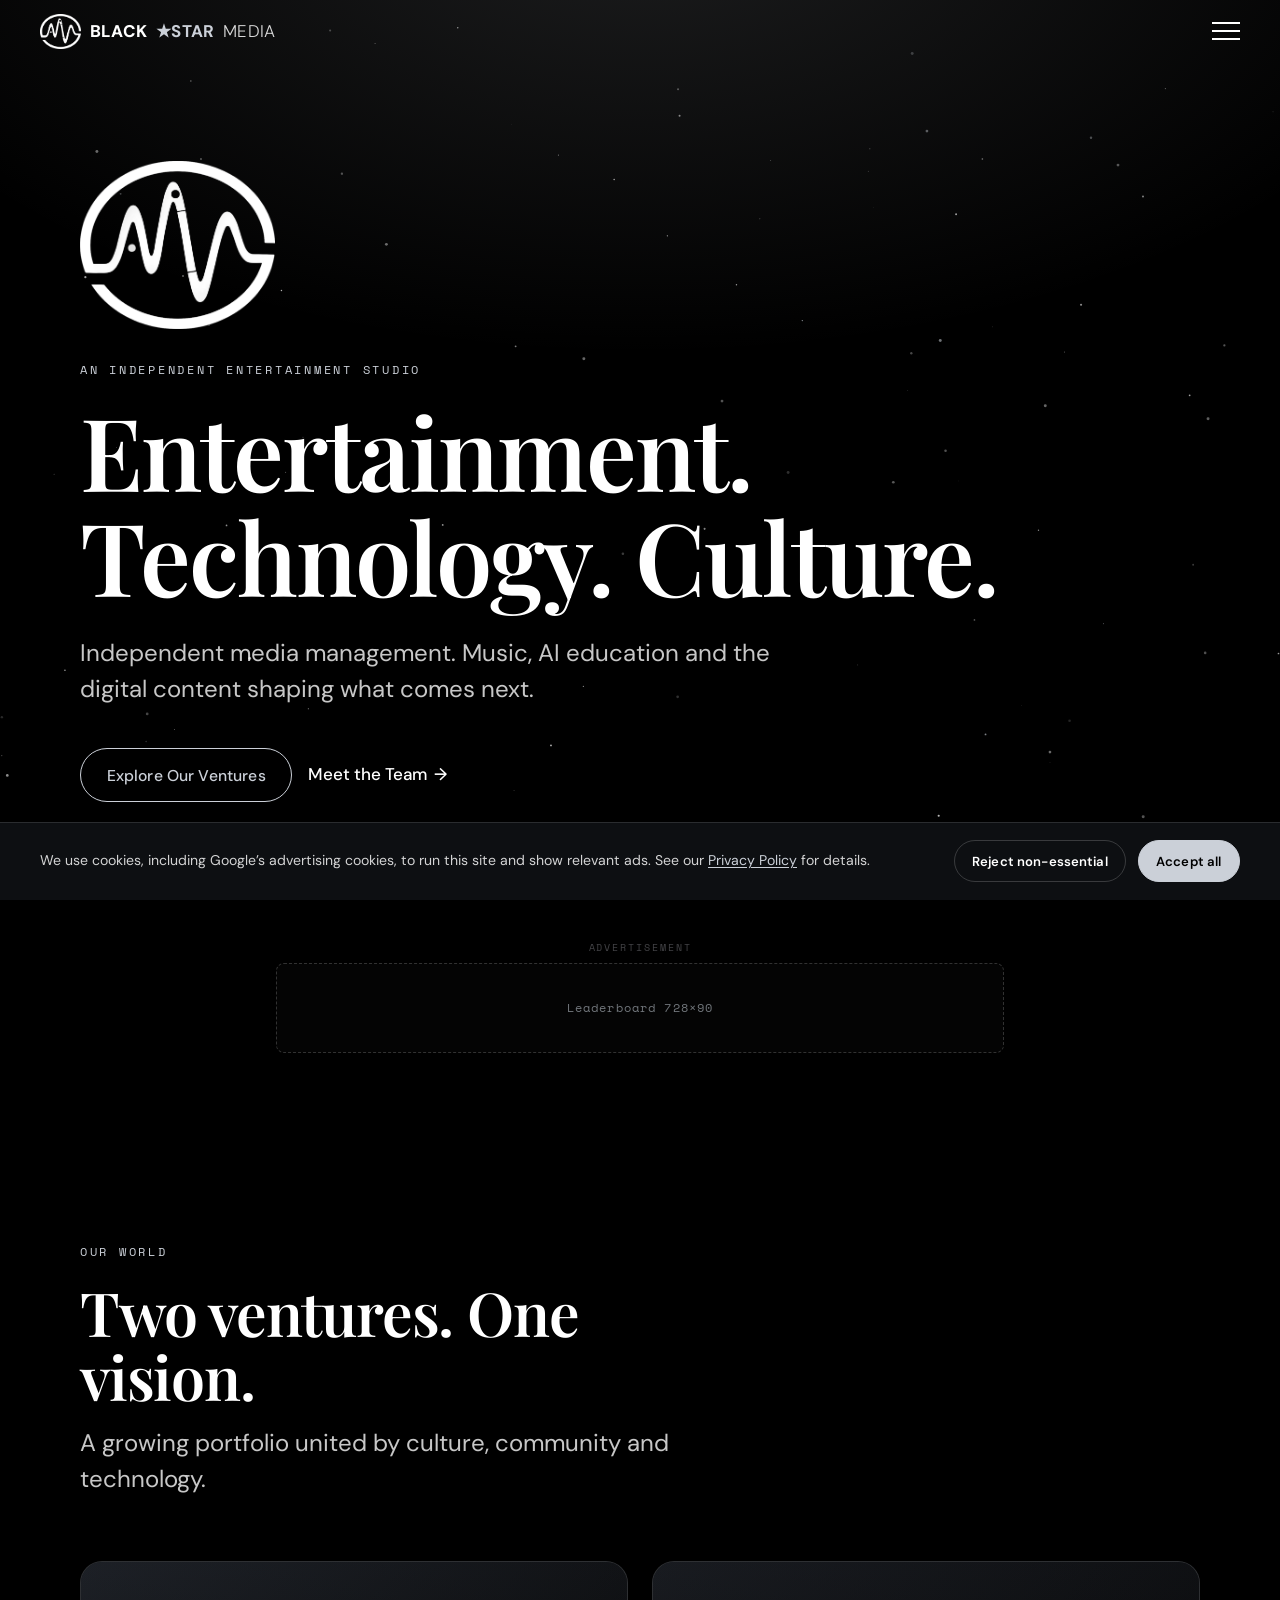
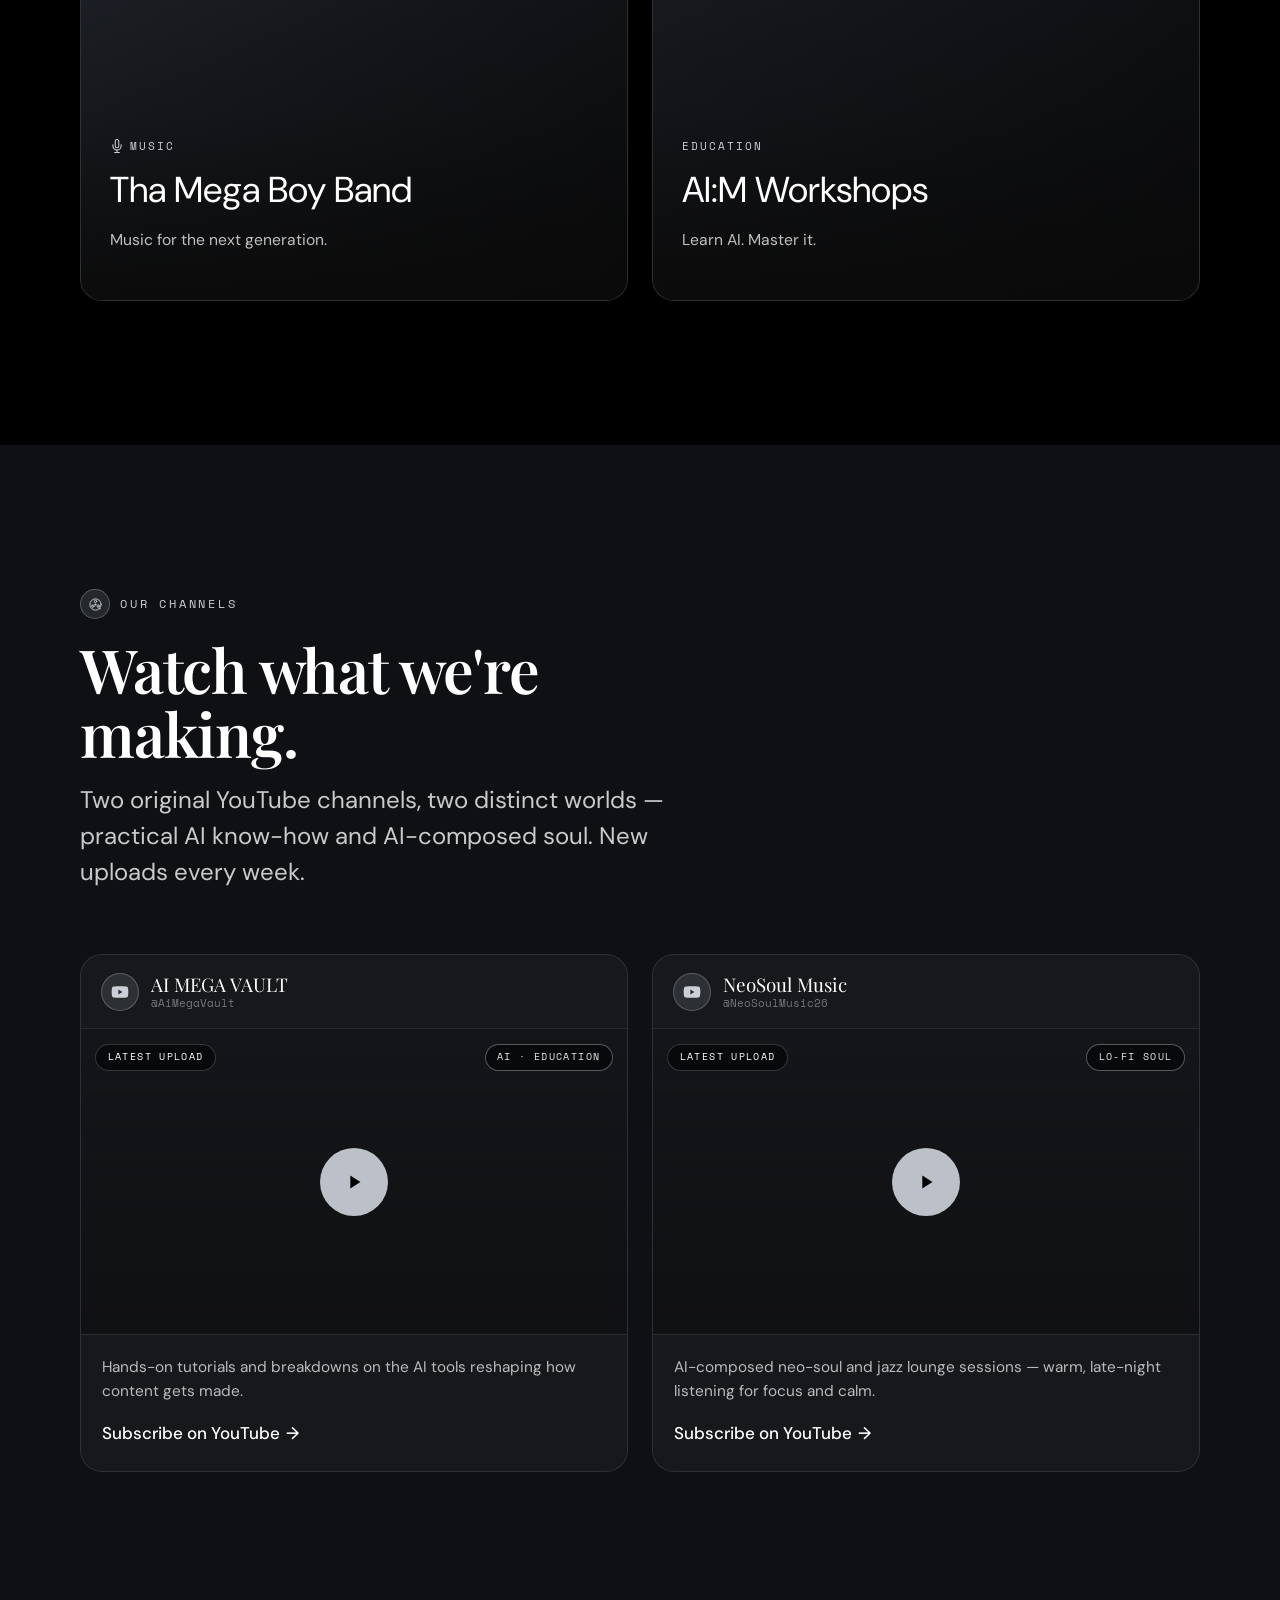
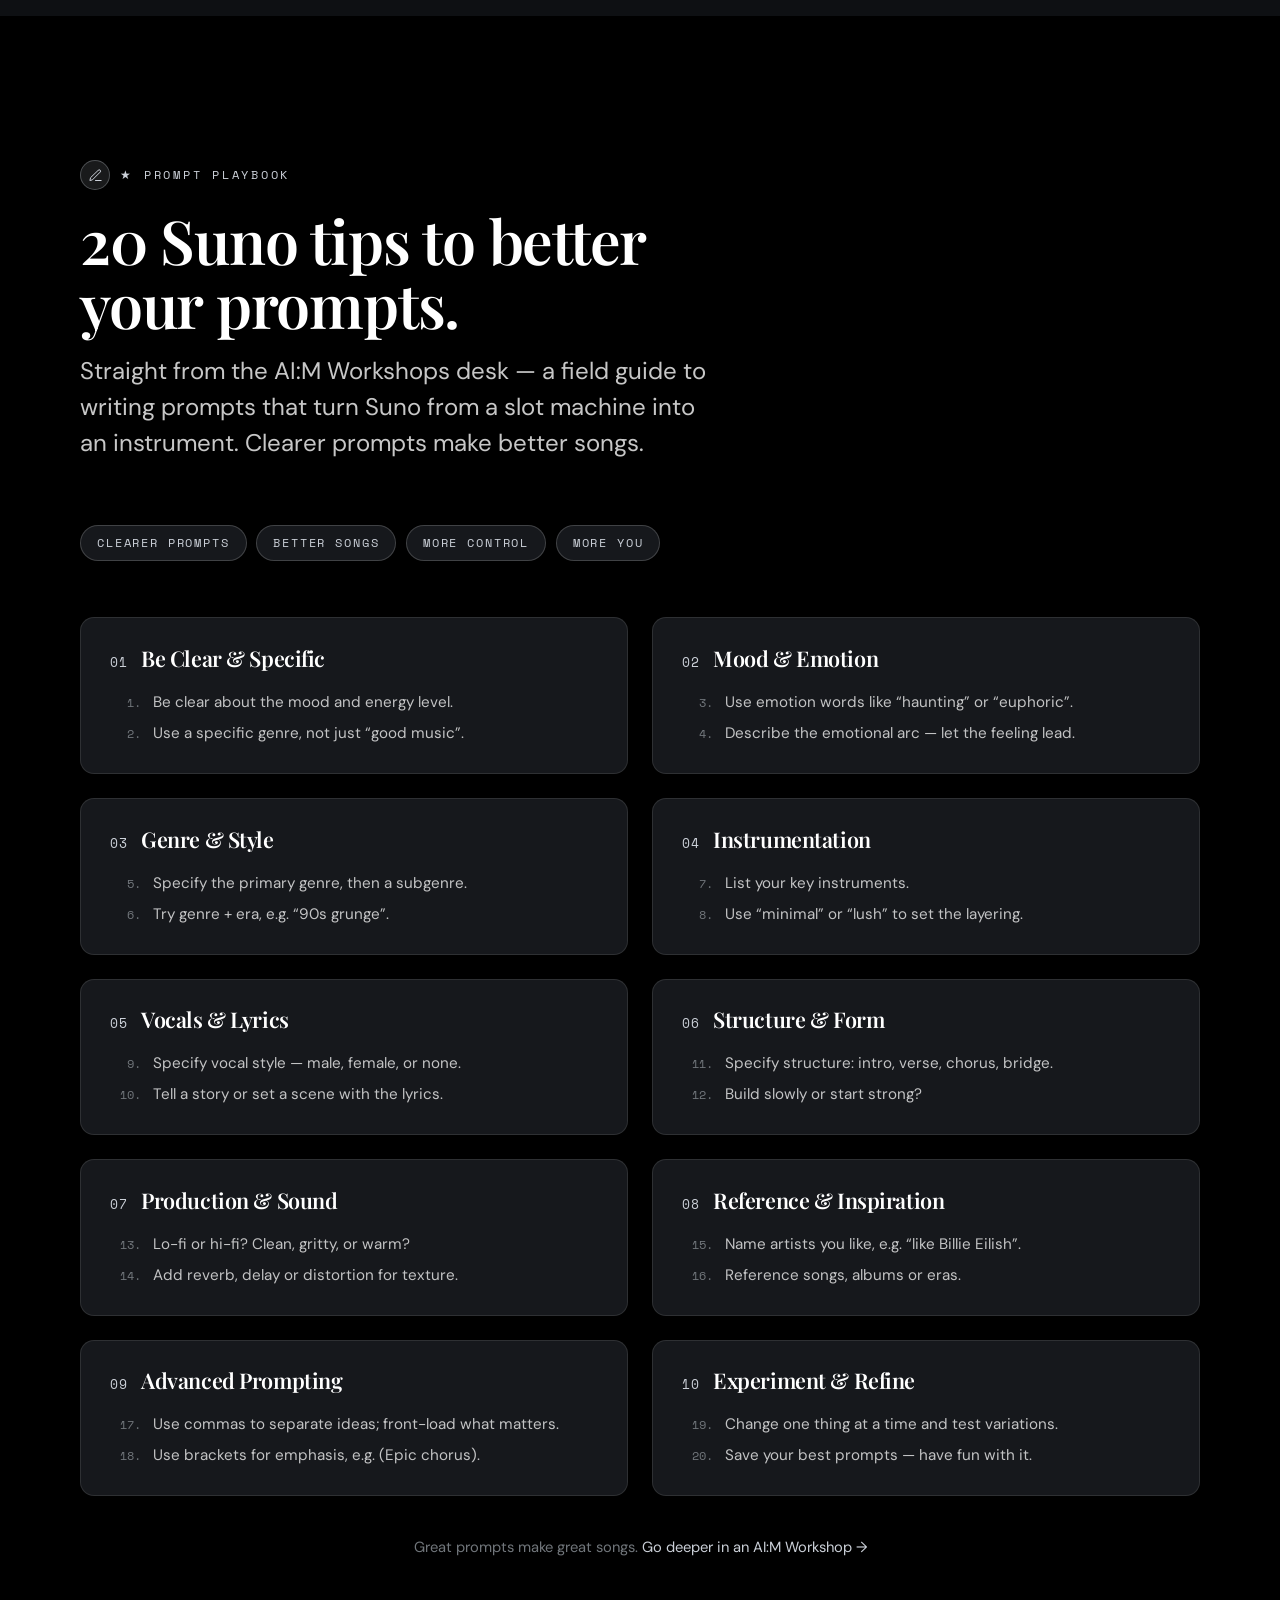
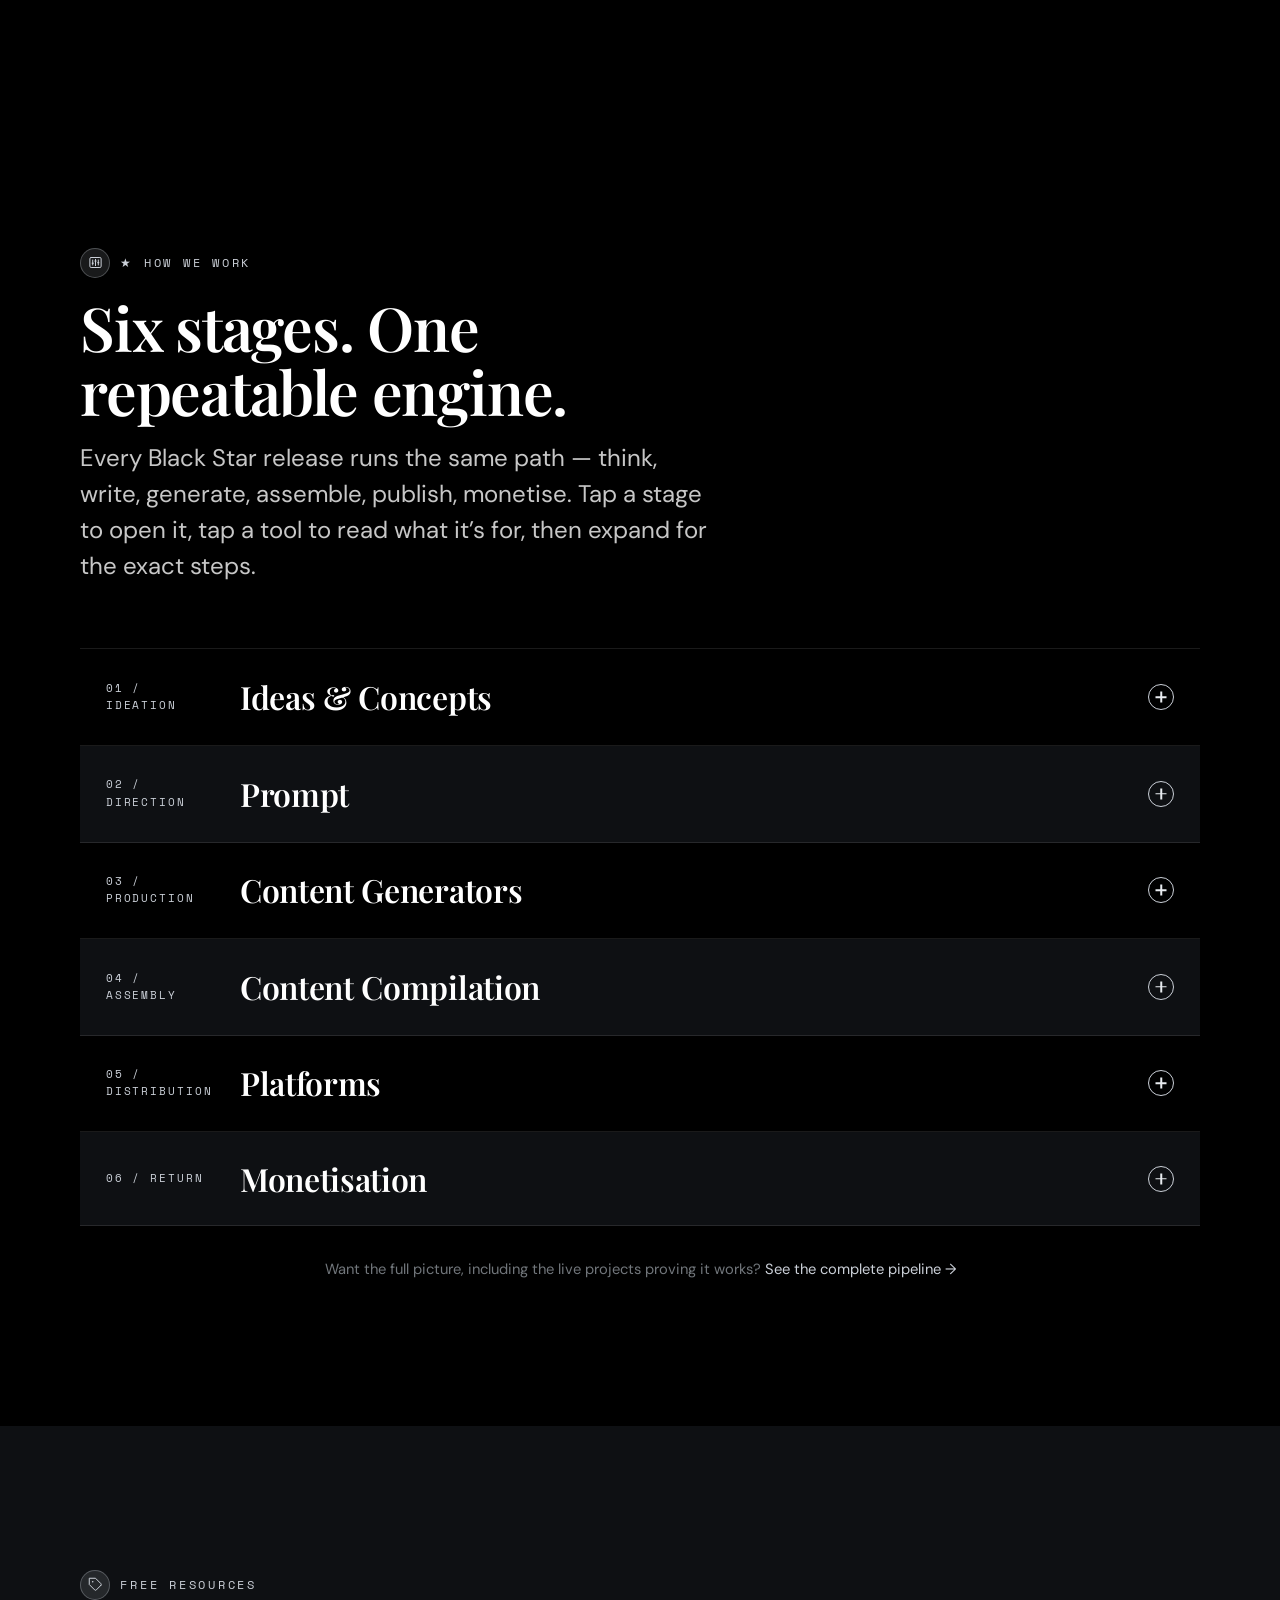
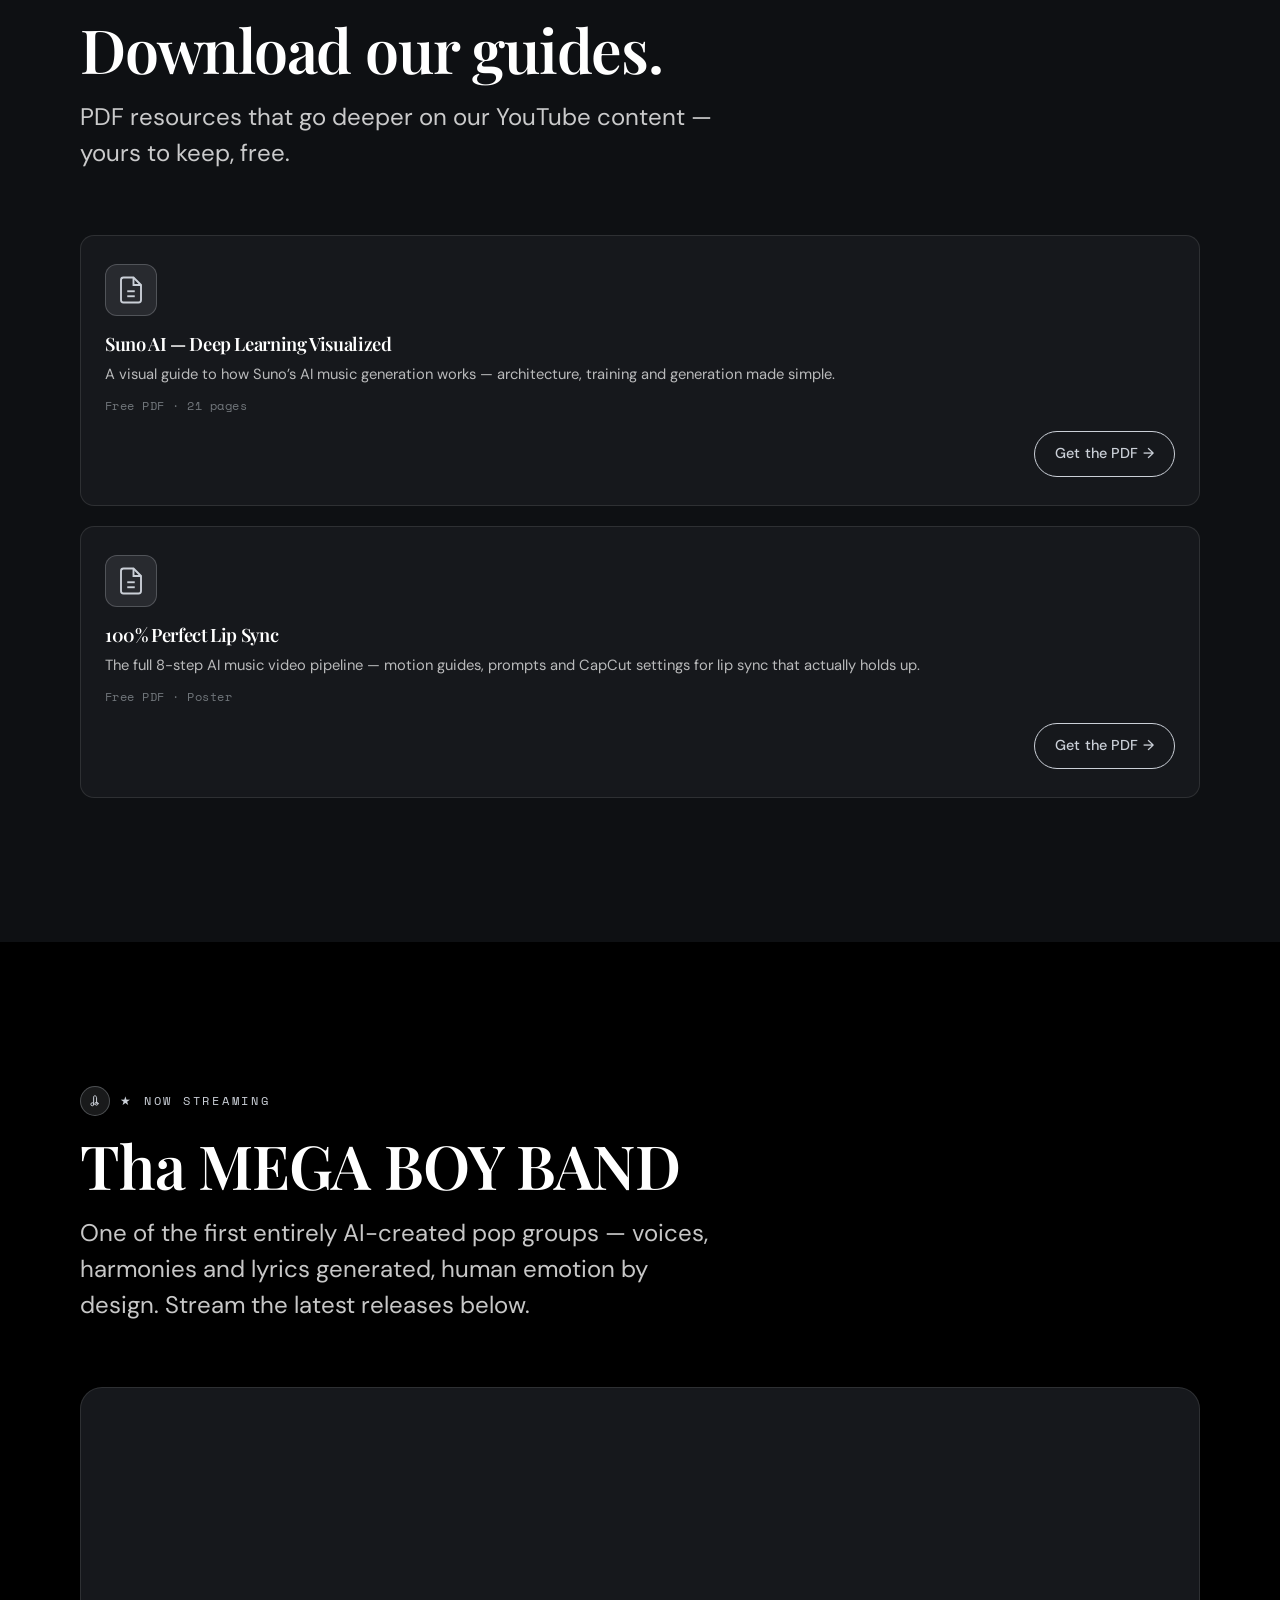
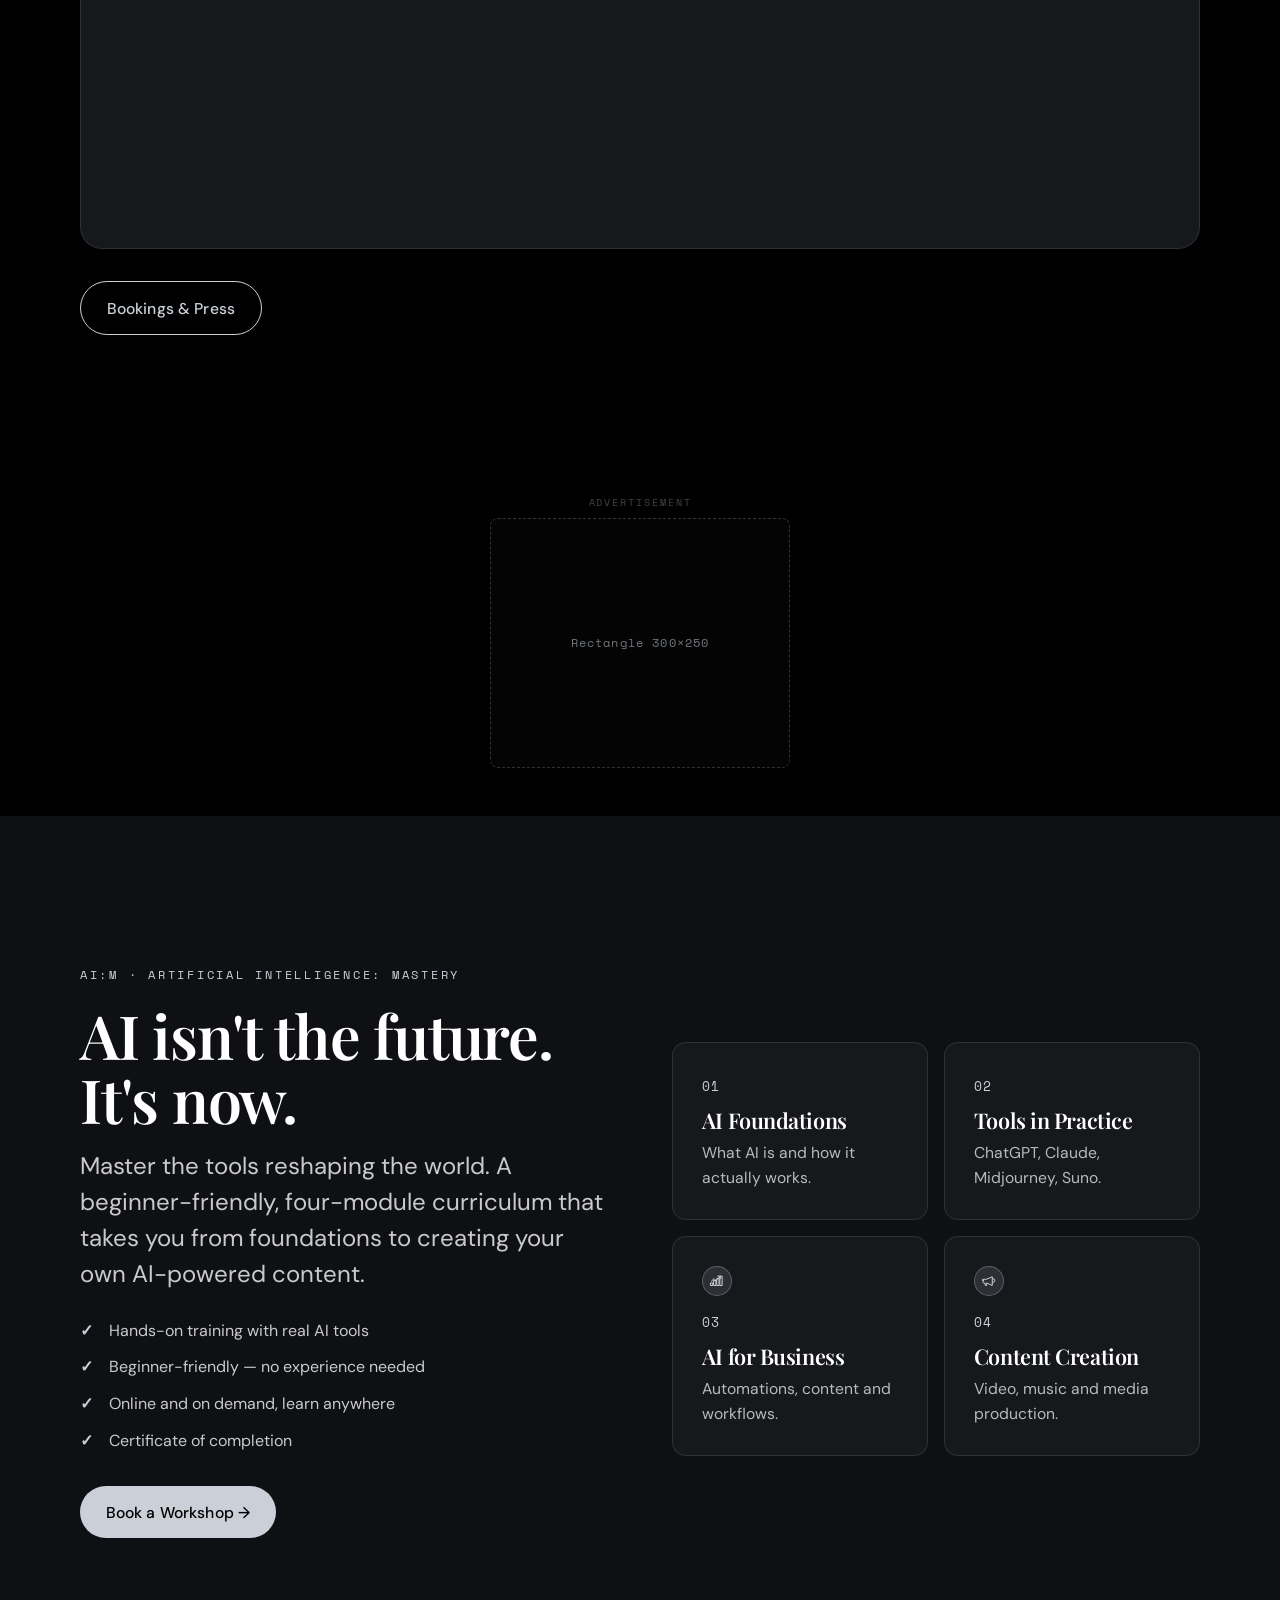
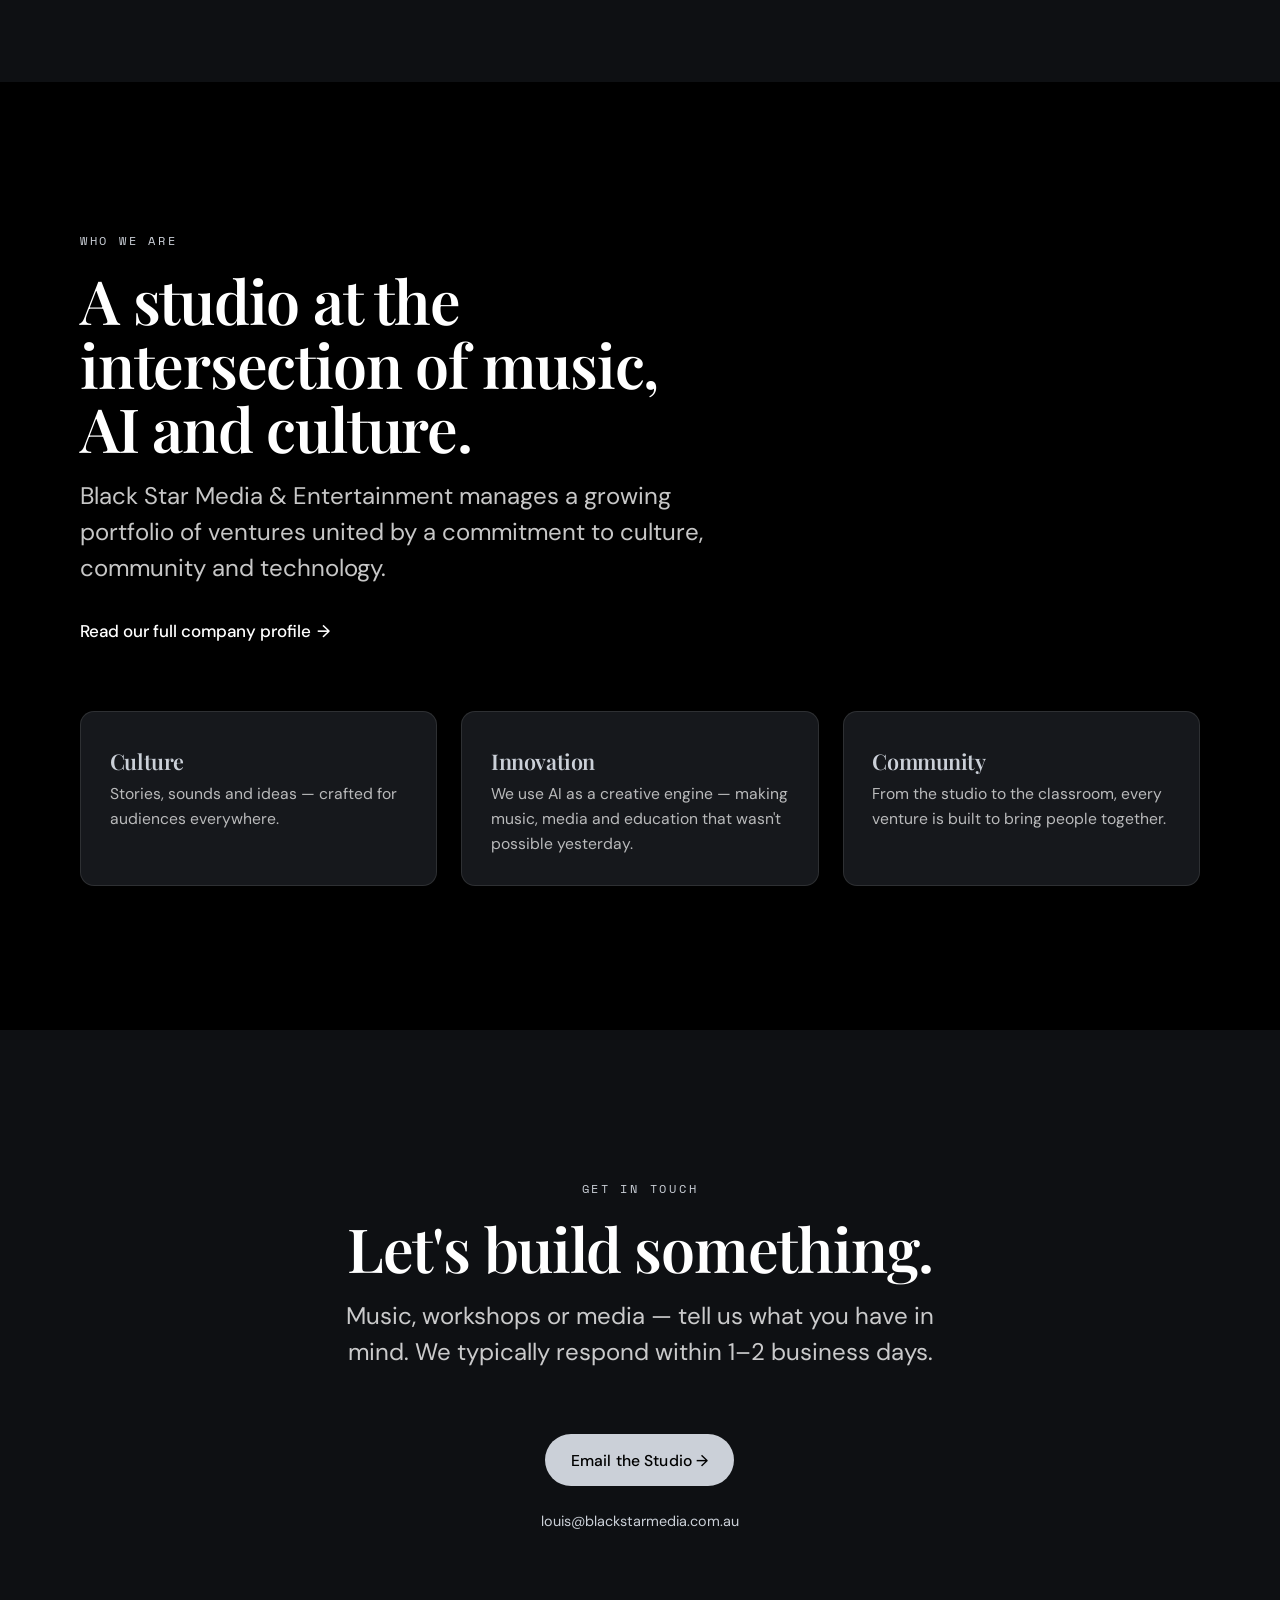
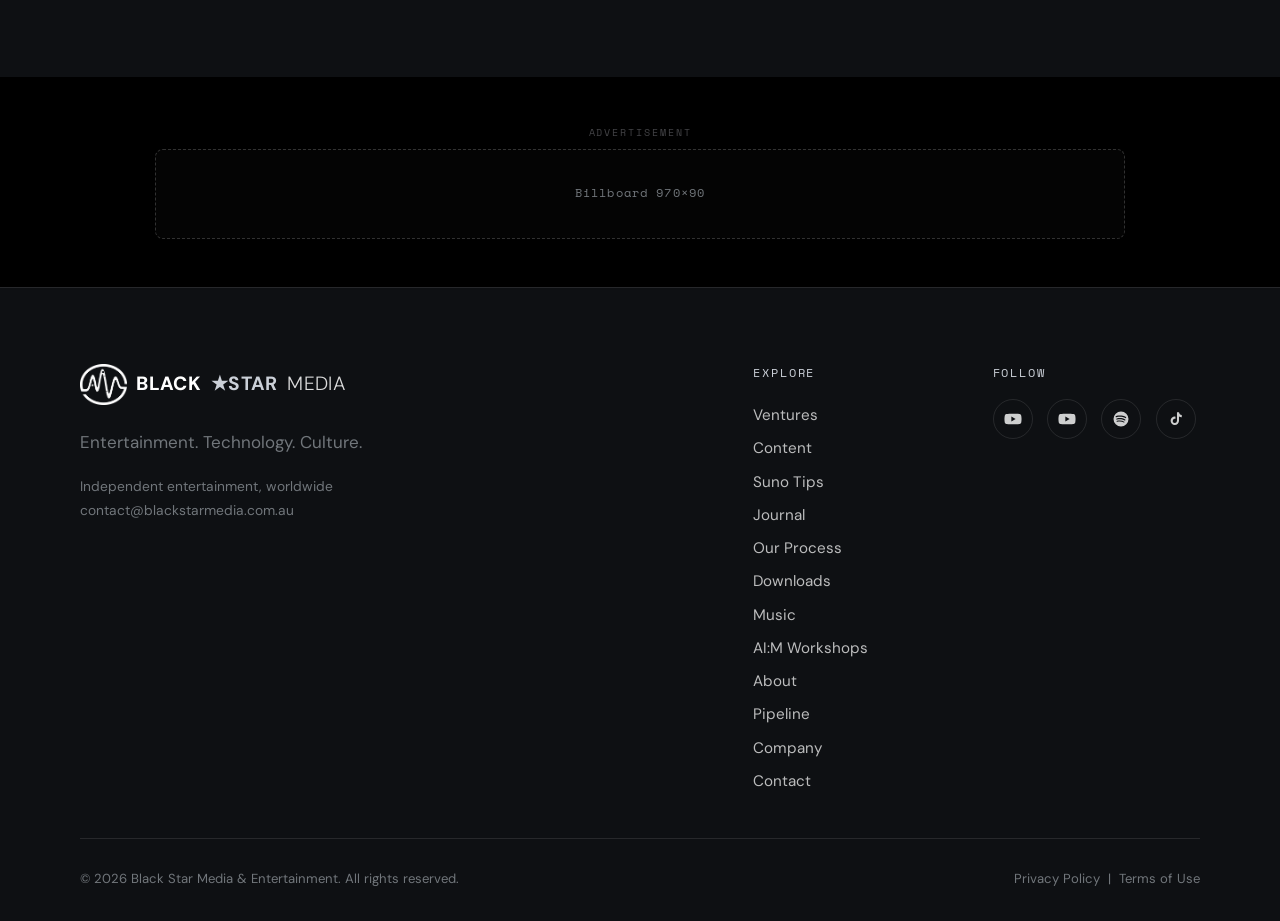
==== commit ea1d8607: "Replace lip sync direct-download with a gated landing page Mirrors the suno-poster.html pattern: ema" ====
--- a/index.html
+++ b/index.html
@@ -671,9 +671,9 @@
           </a>
         </div>
 
-        <!-- Direct-download resource (no email gate) -->
+        <!-- Featured standalone resource -->
         <div style="margin-top:1.25rem;" class="reveal">
-          <a class="dl-card" href="assets/pdf/100-percent-perfect-lip-sync.pdf" download style="text-decoration:none;display:flex;">
+          <a class="dl-card" href="lip-sync-poster.html" style="text-decoration:none;display:flex;">
             <div class="dl-card__icon" aria-hidden="true">
               <svg width="30" height="30" viewBox="0 0 24 24" fill="none" stroke="currentColor" stroke-width="1.5">
                 <path d="M14 2H6a2 2 0 0 0-2 2v16a2 2 0 0 0 2 2h12a2 2 0 0 0 2-2V8z"/>
@@ -684,11 +684,11 @@
             </div>
             <div class="dl-card__body">
               <h3 class="dl-card__title">100% Perfect Lip Sync</h3>
-              <p class="dl-card__desc">The settings and workflow tricks we use to get clean, believable lip sync in AI-generated music videos.</p>
-              <p class="dl-card__meta">Free PDF &middot; Direct download</p>
+              <p class="dl-card__desc">The full 8-step AI music video pipeline — motion guides, prompts and CapCut settings for lip sync that actually holds up.</p>
+              <p class="dl-card__meta">Free PDF &middot; Poster</p>
             </div>
             <span class="btn btn--gold-outline dl-card__dl" style="white-space:nowrap;align-self:flex-end;">
-              Download PDF &rarr;
+              Get the PDF &rarr;
             </span>
           </a>
         </div>
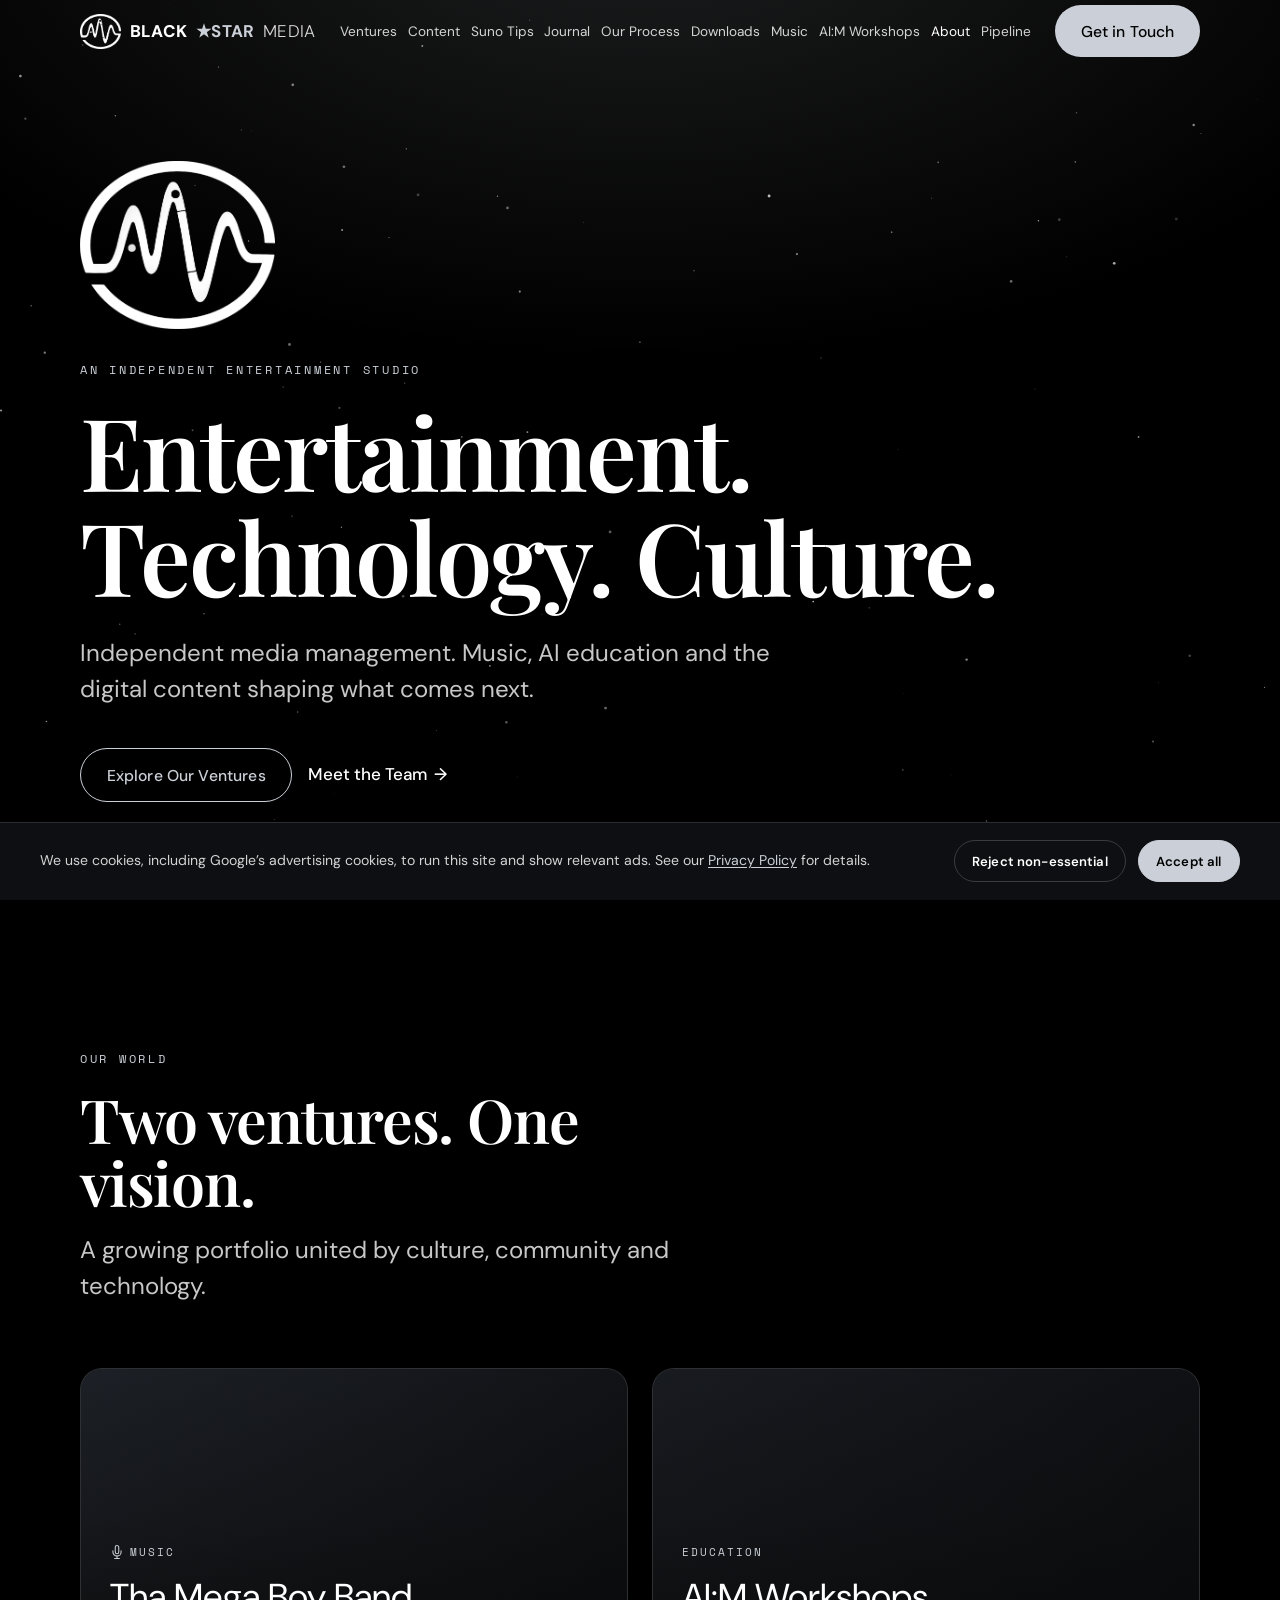
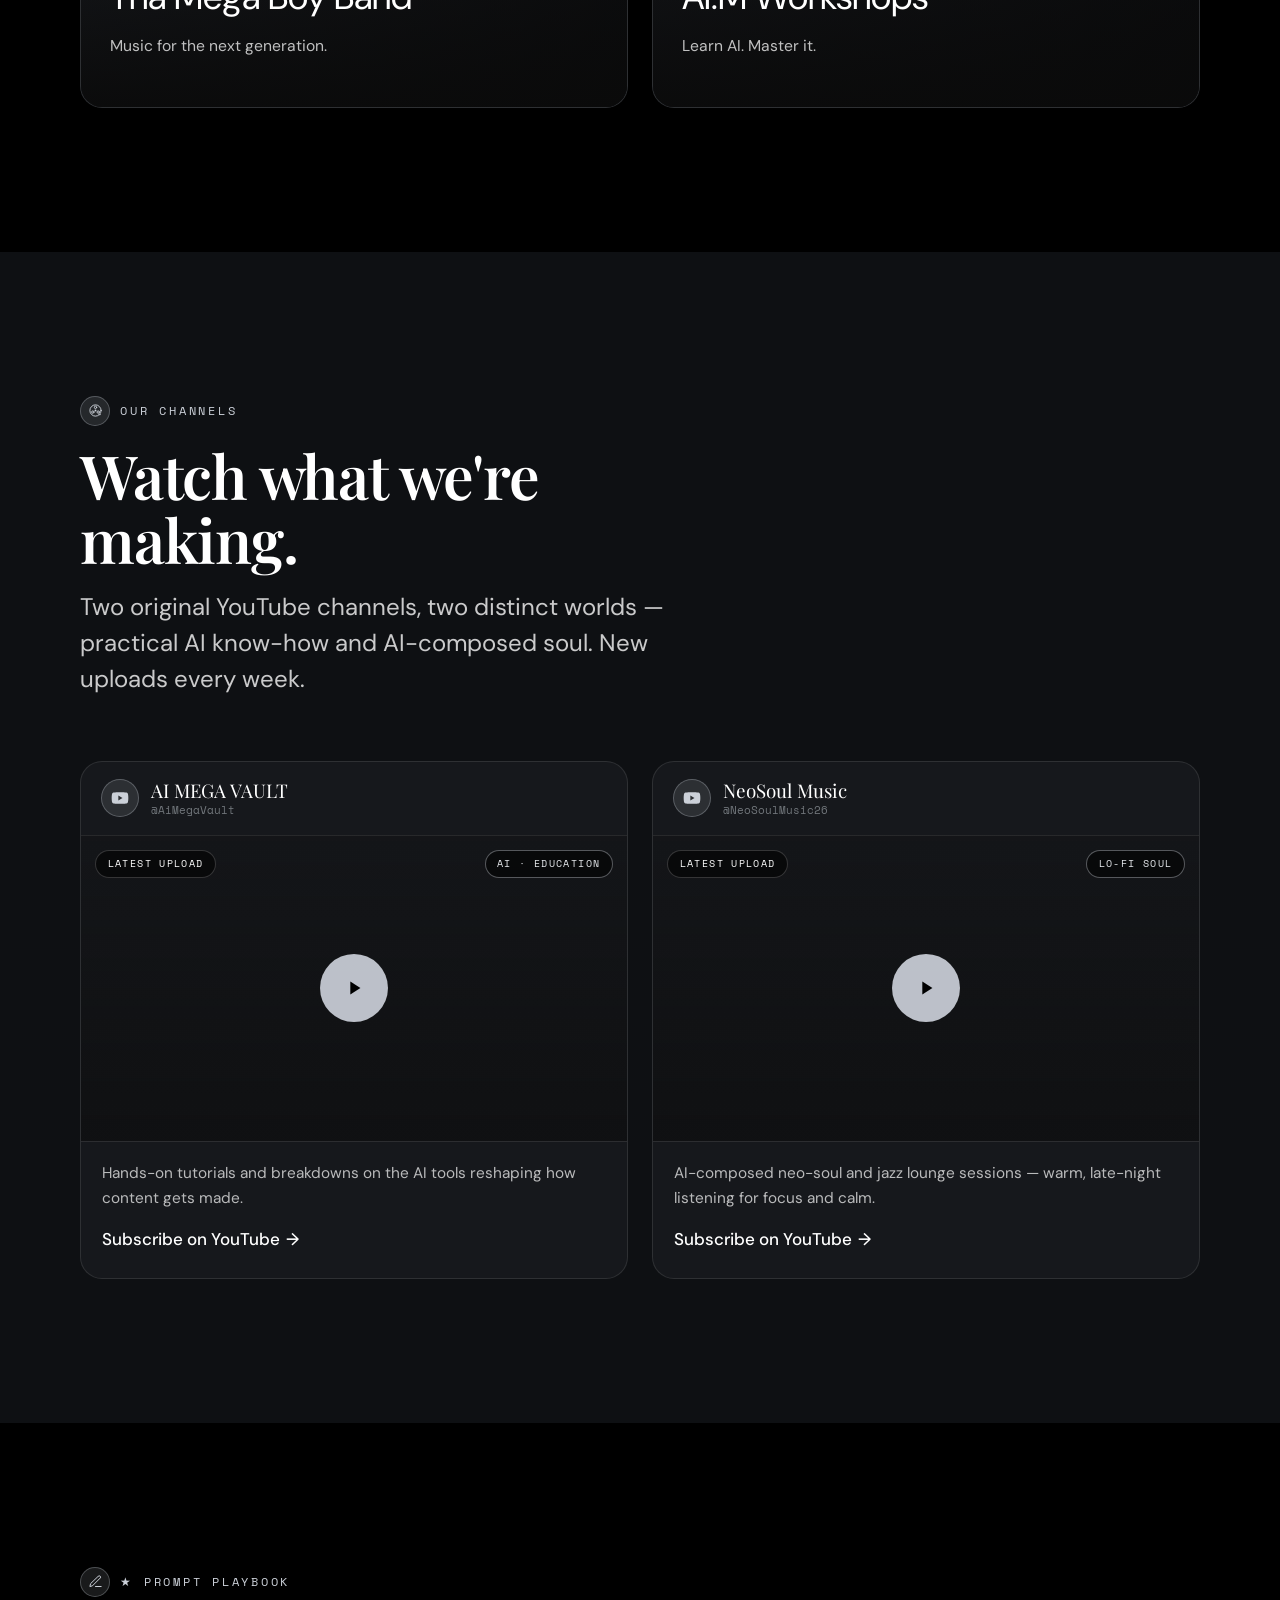
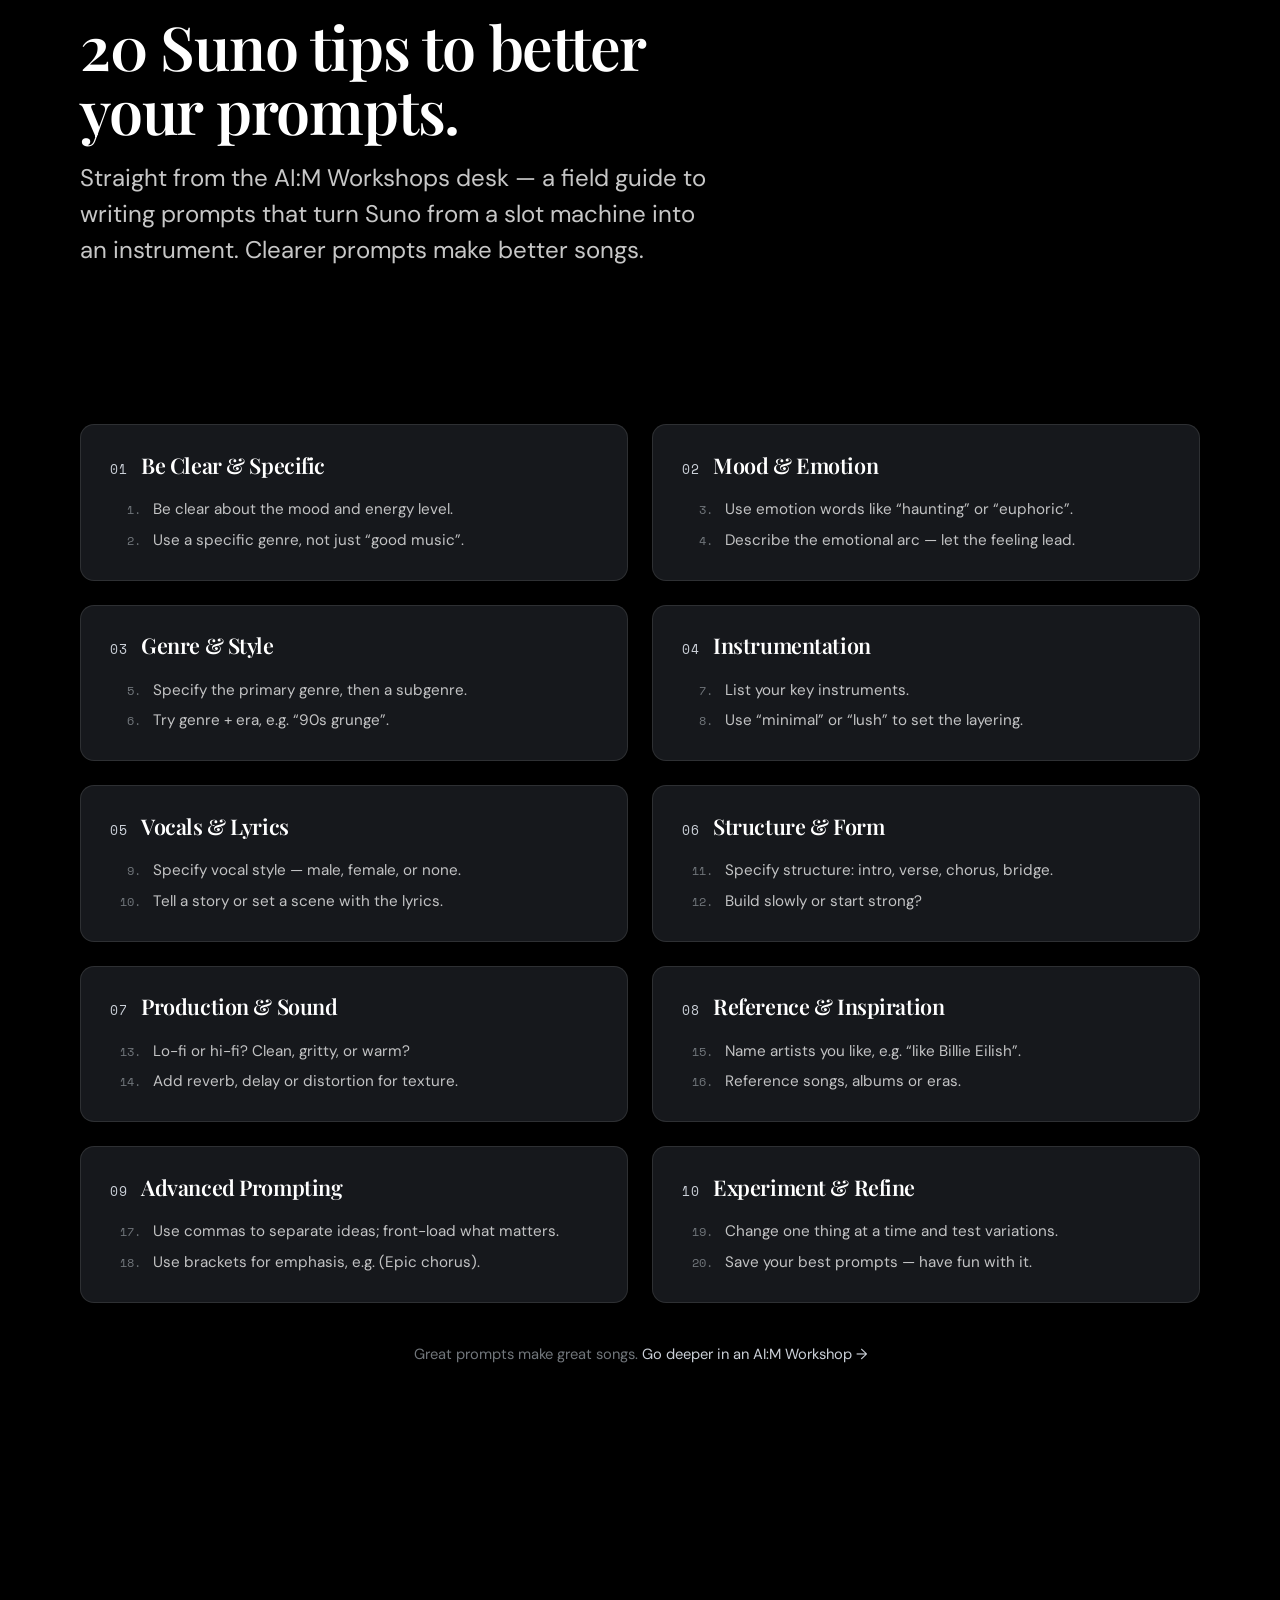
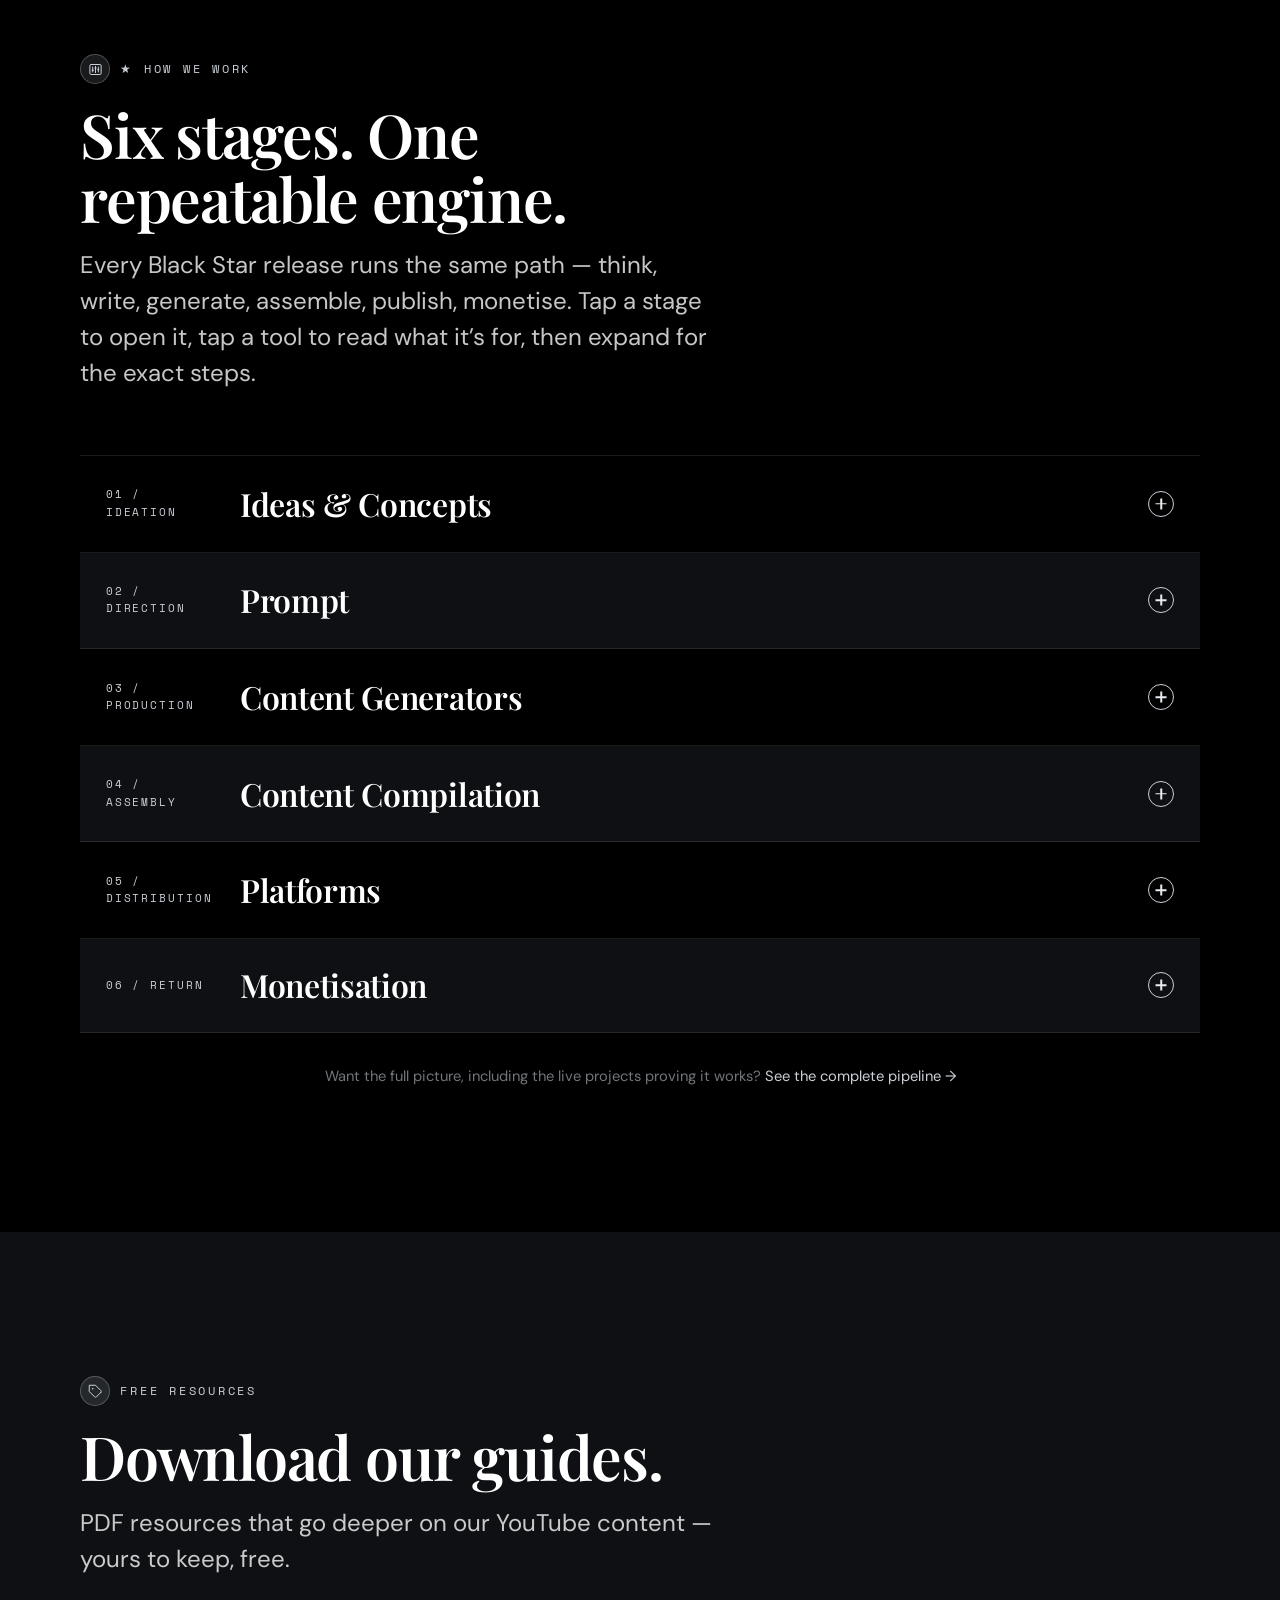
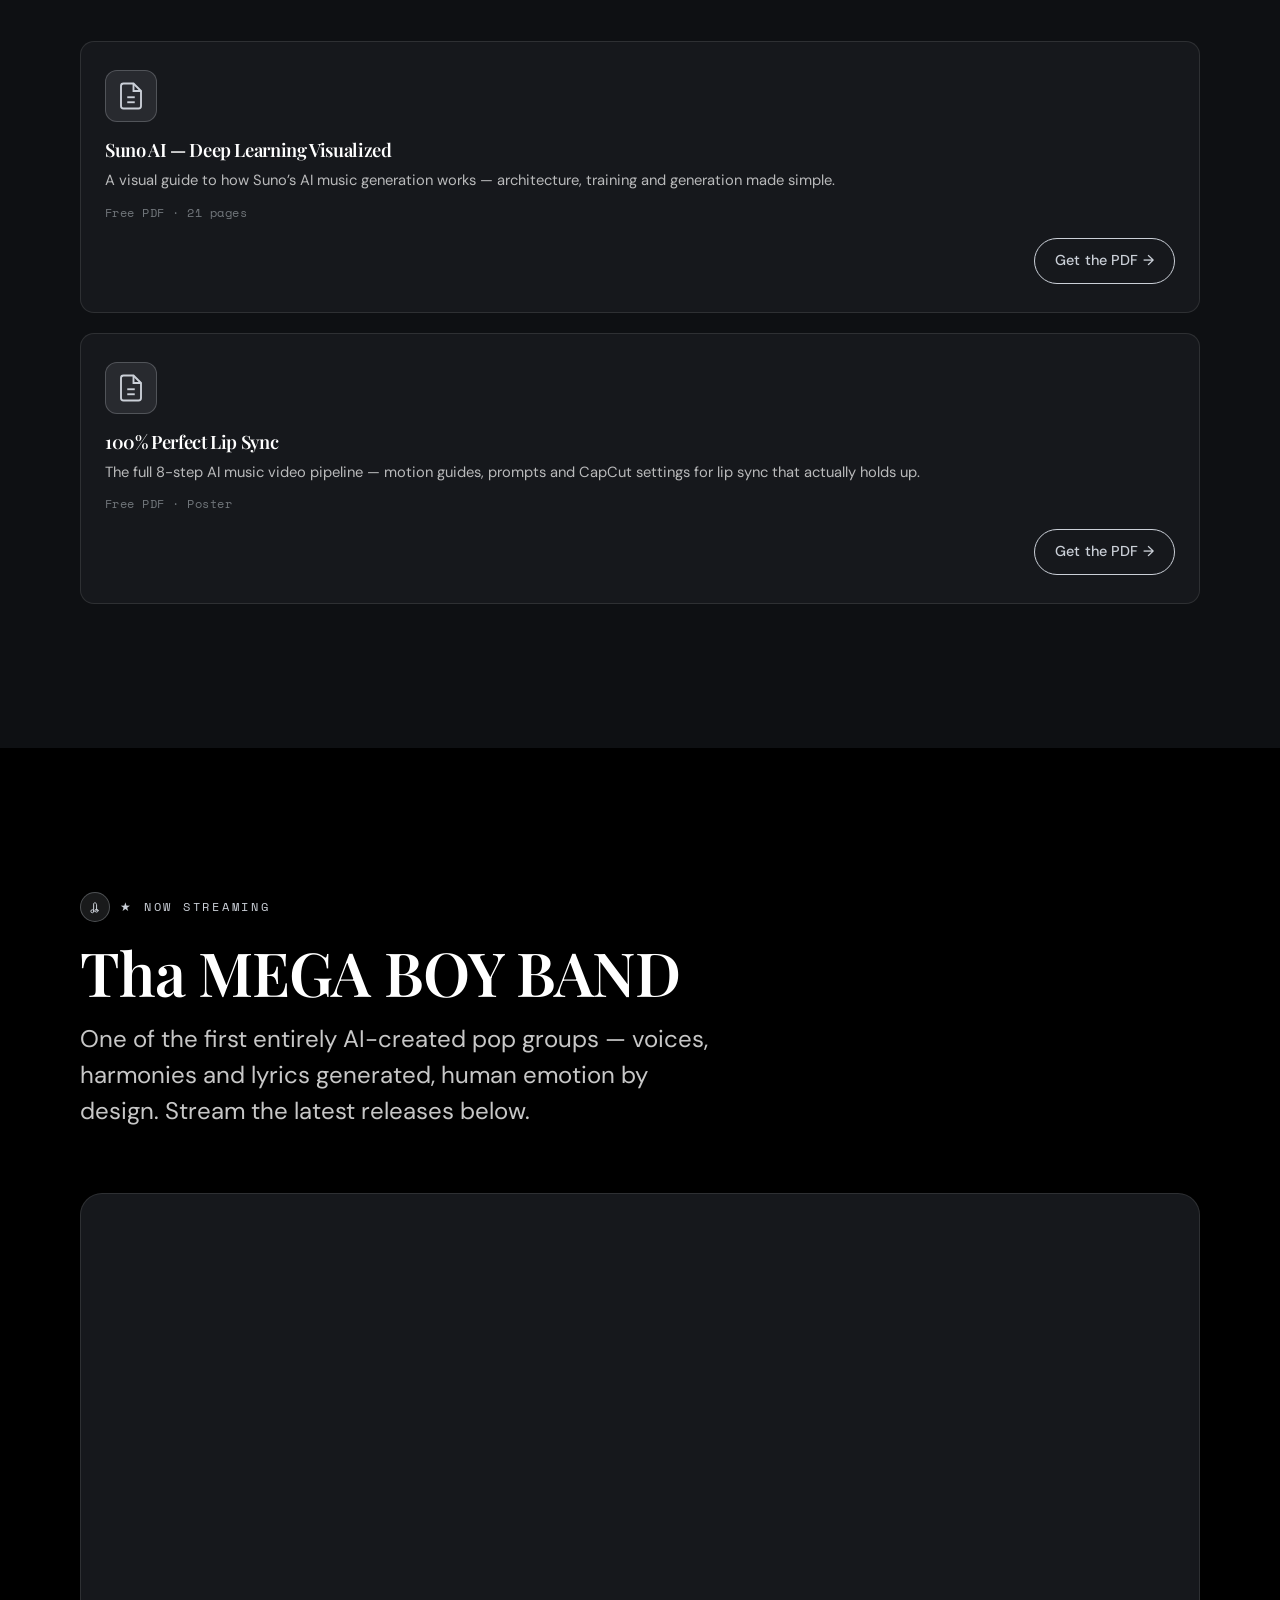
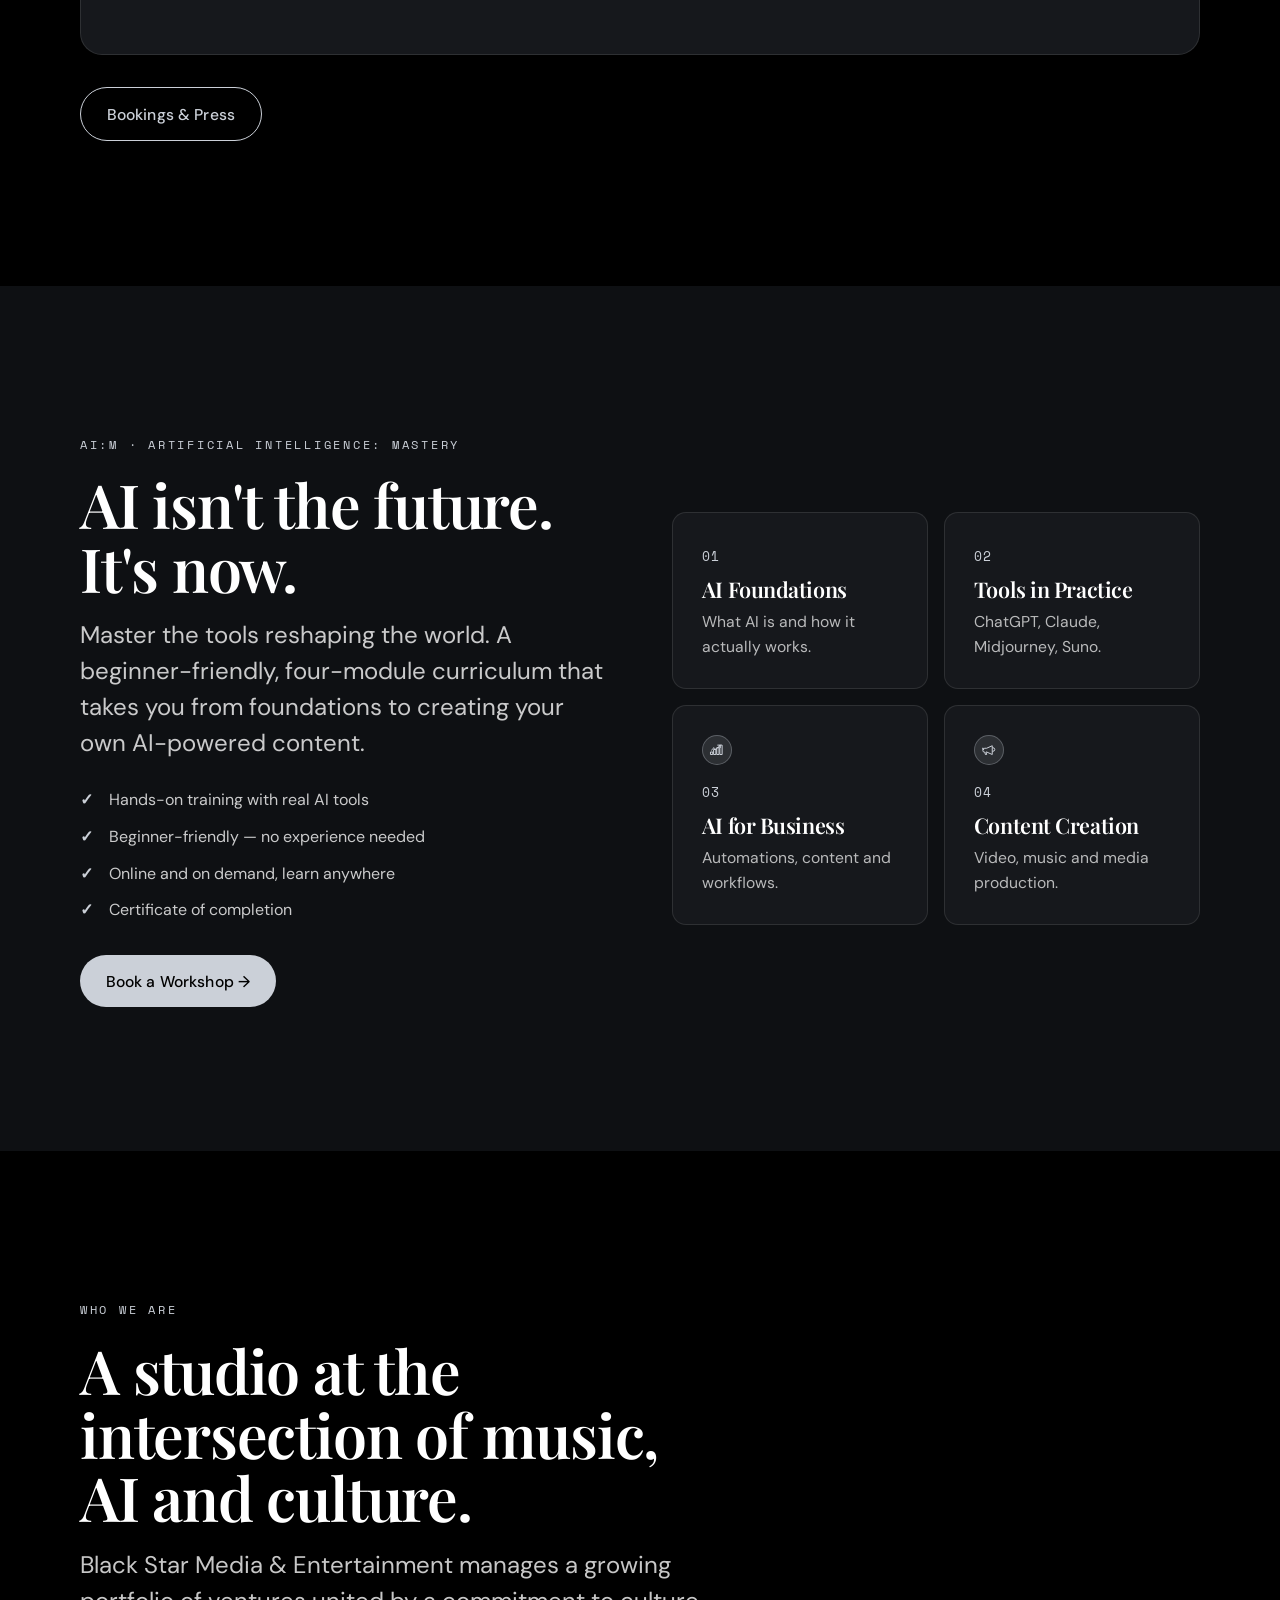
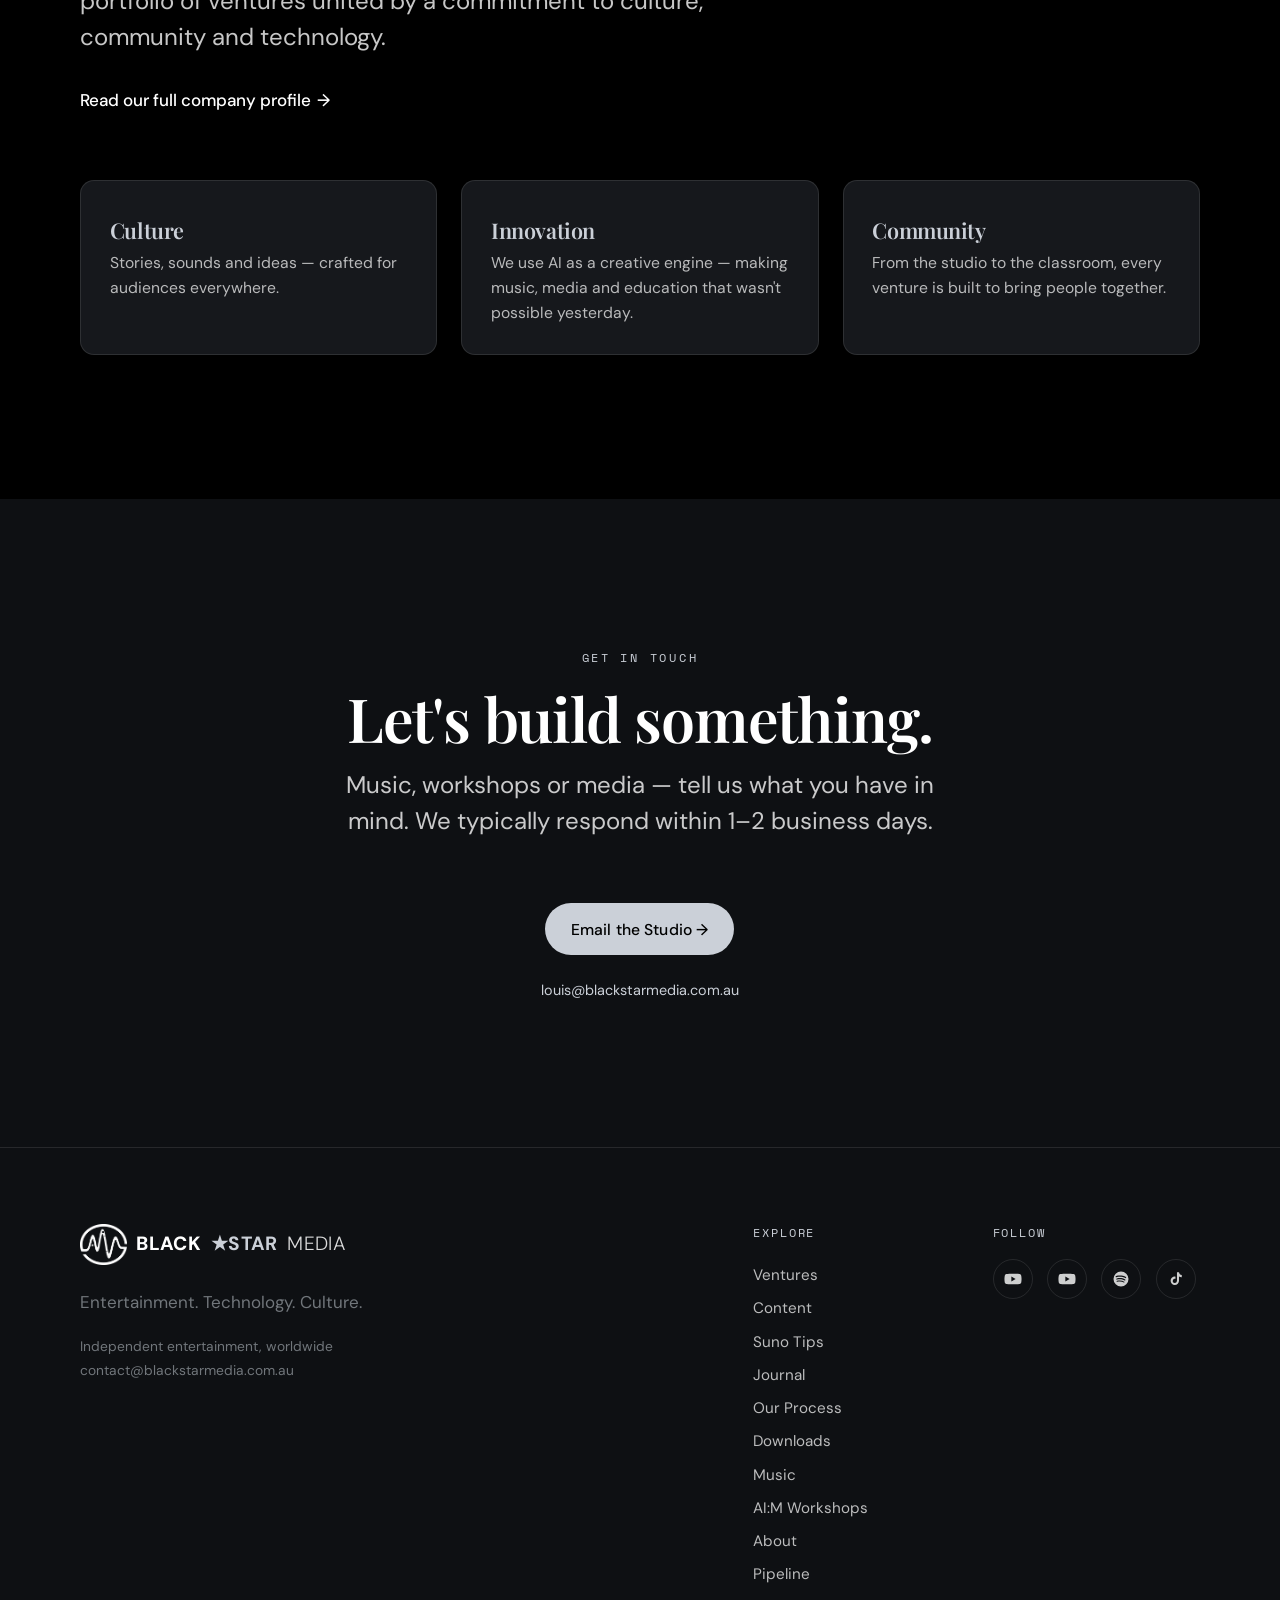
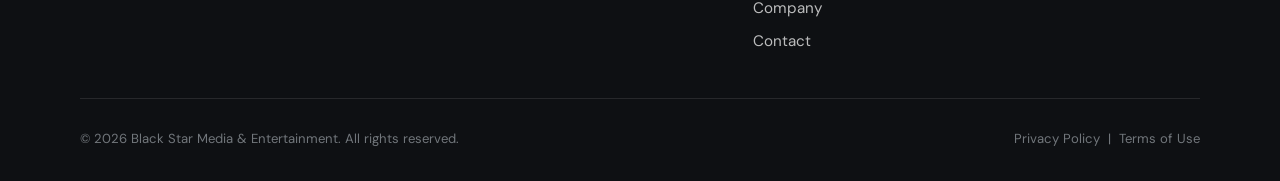
==== commit 2c3e8d85: "Remove Google Ads placeholders and fix overlapping desktop nav Ad slots were never wired to real AdS" ====
--- a/index.html
+++ b/index.html
@@ -28,7 +28,7 @@
   <link rel="preconnect" href="https://fonts.gstatic.com" crossorigin />
   <link href="https://fonts.googleapis.com/css2?family=Playfair+Display:wght@500;600;700&family=DM+Sans:wght@300;400;500;700;800&family=Space+Mono&display=swap" rel="stylesheet" />
 
-  <link rel="stylesheet" href="assets/css/styles.css?v=20260730" />
+  <link rel="stylesheet" href="assets/css/styles.css?v=20260824" />
 
   <!-- Consent Mode defaults — must run before the AdSense script -->
   <script>
@@ -128,19 +128,6 @@
       </a>
     </section>
 
-    <!-- AD SLOT: leaderboard (below hero) -->
-    <div class="section" style="padding-block: 2.5rem;">
-      <div class="container">
-        <!-- AD SLOT: home-leaderboard 728x90 / 320x50 -->
-        <div class="ad-slot ad-slot--leaderboard reveal">
-          <span class="ad-slot__label">Advertisement</span>
-          <div class="ad-slot__box">Leaderboard 728&times;90
-            <!-- <ins class="adsbygoogle" style="display:block" data-ad-client="ca-pub-6512943011057060" data-ad-slot="0000000000" data-ad-format="auto" data-full-width-responsive="true"></ins> -->
-          </div>
-        </div>
-      </div>
-    </div>
-
     <!-- ============================== VENTURES ============================== -->
     <section class="section" id="ventures">
       <div class="container">
@@ -729,19 +716,6 @@
       </div>
     </section>
 
-    <!-- AD SLOT: medium rectangle (between sections) -->
-    <div class="section" style="padding-block: 1rem 3rem;">
-      <div class="container">
-        <!-- AD SLOT: home-rectangle 300x250 -->
-        <div class="ad-slot ad-slot--rectangle reveal">
-          <span class="ad-slot__label">Advertisement</span>
-          <div class="ad-slot__box">Rectangle 300&times;250
-            <!-- <ins class="adsbygoogle" style="display:block" data-ad-client="ca-pub-6512943011057060" data-ad-slot="0000000000" data-ad-format="rectangle"></ins> -->
-          </div>
-        </div>
-      </div>
-    </div>
-
     <!-- ============================== AI:M WORKSHOPS ============================== -->
     <section class="section section--surface" id="workshops">
       <div class="container">
@@ -847,19 +821,6 @@
       </div>
     </section>
 
-    <!-- AD SLOT: billboard (before footer) -->
-    <div class="section" style="padding-block: 3rem;">
-      <div class="container">
-        <!-- AD SLOT: home-billboard 970x90 (desktop) -->
-        <div class="ad-slot ad-slot--billboard reveal">
-          <span class="ad-slot__label">Advertisement</span>
-          <div class="ad-slot__box">Billboard 970&times;90
-            <!-- <ins class="adsbygoogle" style="display:block" data-ad-client="ca-pub-6512943011057060" data-ad-slot="0000000000" data-ad-format="auto" data-full-width-responsive="true"></ins> -->
-          </div>
-        </div>
-      </div>
-    </div>
-
   </main>
 
   <!-- ============================== FOOTER ============================== -->
--- a/assets/css/styles.css
+++ b/assets/css/styles.css
@@ -33,7 +33,6 @@
   --space-section: clamp(5rem, 3rem + 8vw, 9rem);
   --container:     1200px;
   --container-narrow: 820px;
-  --nav-container: 1440px;
   --radius:        14px;
   --radius-lg:     22px;
   --radius-pill:   999px;
@@ -195,23 +194,23 @@
   border-bottom: 1px solid var(--color-line);
 }
 .nav__inner {
-  width: 100%; max-width: var(--nav-container);
+  width: 100%; max-width: var(--container);
   margin-inline: auto;
   padding-inline: clamp(1.25rem, 5vw, 2.5rem);
   display: flex; align-items: center; justify-content: space-between; gap: 1.5rem;
 }
 
 /* Wordmark */
-.wordmark { display: inline-flex; align-items: center; gap: 0.5em; font-family: var(--font-body); font-size: 1.06rem; letter-spacing: 0.02em; flex-shrink: 0; white-space: nowrap; }
-.wordmark__logo { height: 2.1em; width: auto; flex-shrink: 0; }
+.wordmark { display: inline-flex; align-items: center; gap: 0.5em; font-family: var(--font-body); font-size: 1.06rem; letter-spacing: 0.02em; }
+.wordmark__logo { height: 2.1em; width: auto; }
 .wordmark .w-black { font-weight: 800; }
 .wordmark .w-star  { color: var(--color-gold); font-weight: 700; }
 .wordmark .w-media { font-weight: 300; opacity: 0.85; }
 
-.nav__links { display: flex; align-items: center; gap: 1.25rem; flex-shrink: 0; }
-.nav__link { font-size: 0.95rem; color: rgba(255,255,255,0.82); white-space: nowrap; transition: color .3s var(--ease); position: relative; }
+.nav__links { display: flex; flex: 1 1 auto; min-width: 0; align-items: center; justify-content: space-between; gap: 0.5rem; }
+.nav__link { font-size: 0.85rem; white-space: nowrap; color: rgba(255,255,255,0.82); transition: color .3s var(--ease); position: relative; }
 .nav__link:hover, .nav__link.is-active { color: var(--color-white); }
-.nav__actions { display: flex; align-items: center; gap: 1rem; flex-shrink: 0; }
+.nav__actions { display: flex; align-items: center; gap: 1rem; }
 
 /* Hamburger */
 .nav__toggle { display: none; width: 28px; height: 22px; position: relative; }
@@ -430,19 +429,6 @@
 .field input:focus, .field select:focus, .field textarea:focus { outline: none; border-color: var(--color-gold); background: #202024; }
 .field textarea { resize: vertical; min-height: 140px; }
 .field select { appearance: none; background-image: url("data:image/svg+xml,%3Csvg xmlns='http://www.w3.org/2000/svg' width='14' height='14' fill='none' stroke='%236E6E73' stroke-width='2'%3E%3Cpath d='M3 5l4 4 4-4'/%3E%3C/svg%3E"); background-repeat: no-repeat; background-position: right 1rem center; }
-
-/* ---------- 11. Ad slots --------------------------------------------------- */
-.ad-slot { display: flex; flex-direction: column; align-items: center; gap: 0.5rem; margin-inline: auto; }
-.ad-slot__label { font-family: var(--font-mono); font-size: 0.6rem; letter-spacing: 0.2em; text-transform: uppercase; color: rgba(110,110,115,0.6); }
-.ad-slot__box {
-  width: 100%; display: grid; place-items: center;
-  border: 1px dashed var(--color-line-strong); border-radius: 8px;
-  background: rgba(255,255,255,0.015);
-  color: var(--color-muted); font-family: var(--font-mono); font-size: 0.72rem; letter-spacing: 0.1em;
-}
-.ad-slot--leaderboard .ad-slot__box { max-width: 728px; min-height: 90px; }
-.ad-slot--rectangle  .ad-slot__box { max-width: 300px; min-height: 250px; }
-.ad-slot--billboard  .ad-slot__box { max-width: 970px; min-height: 90px; }
 
 /* ---------- 12. Footer ----------------------------------------------------- */
 .footer { background: var(--color-surface-2); border-top: 1px solid var(--color-line); padding-block: clamp(3rem, 6vw, 5rem) 2rem; }
@@ -470,13 +456,13 @@
 .reveal[data-delay="4"] { transition-delay: .32s; }
 
 /* ---------- 14. Responsive ------------------------------------------------- */
-@media (max-width: 1400px) {
-  .nav__links, .nav__actions .btn { display: none; }
-  .nav__toggle { display: block; }
-}
 @media (max-width: 980px) {
   .grid--4 { grid-template-columns: repeat(2, 1fr); }
   .grid--3 { grid-template-columns: repeat(2, 1fr); }
+}
+@media (max-width: 1200px) {
+  .nav__links, .nav__actions .btn { display: none; }
+  .nav__toggle { display: block; }
 }
 @media (max-width: 760px) {
   .split { grid-template-columns: 1fr; }
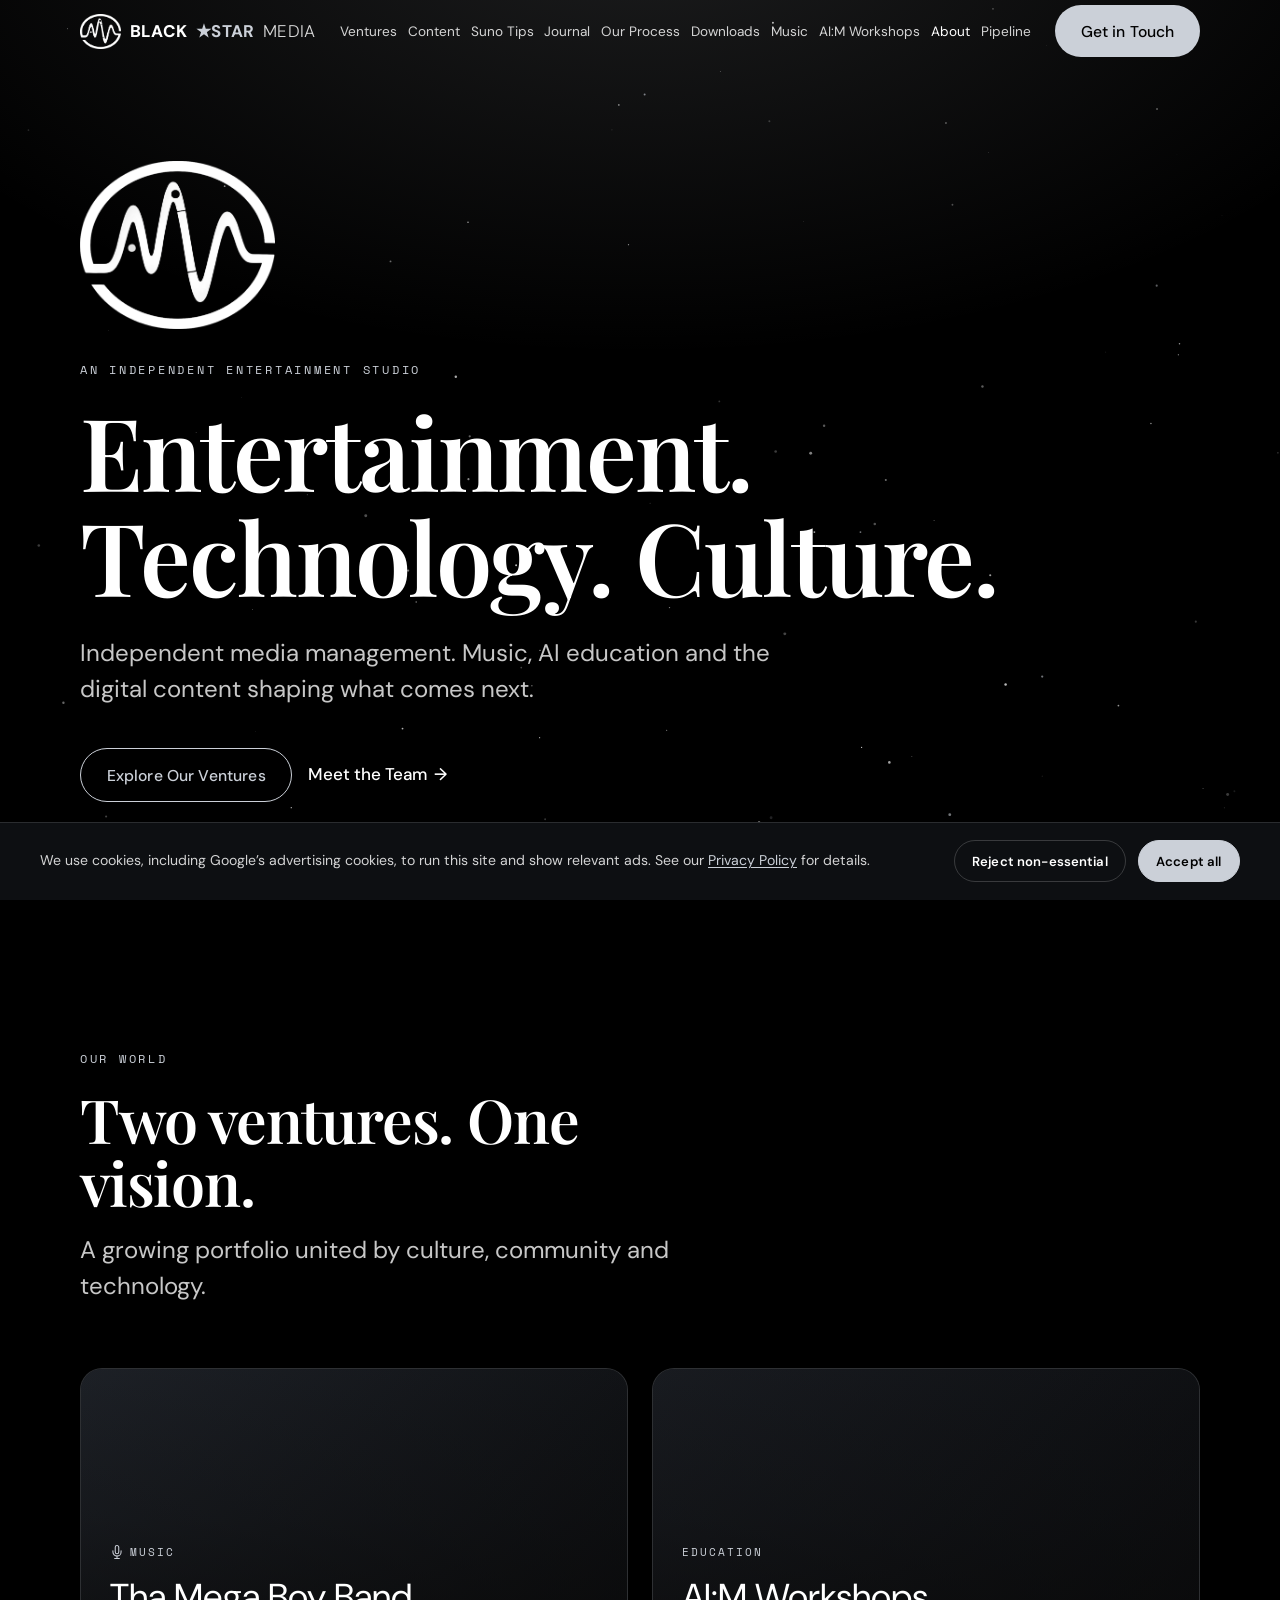
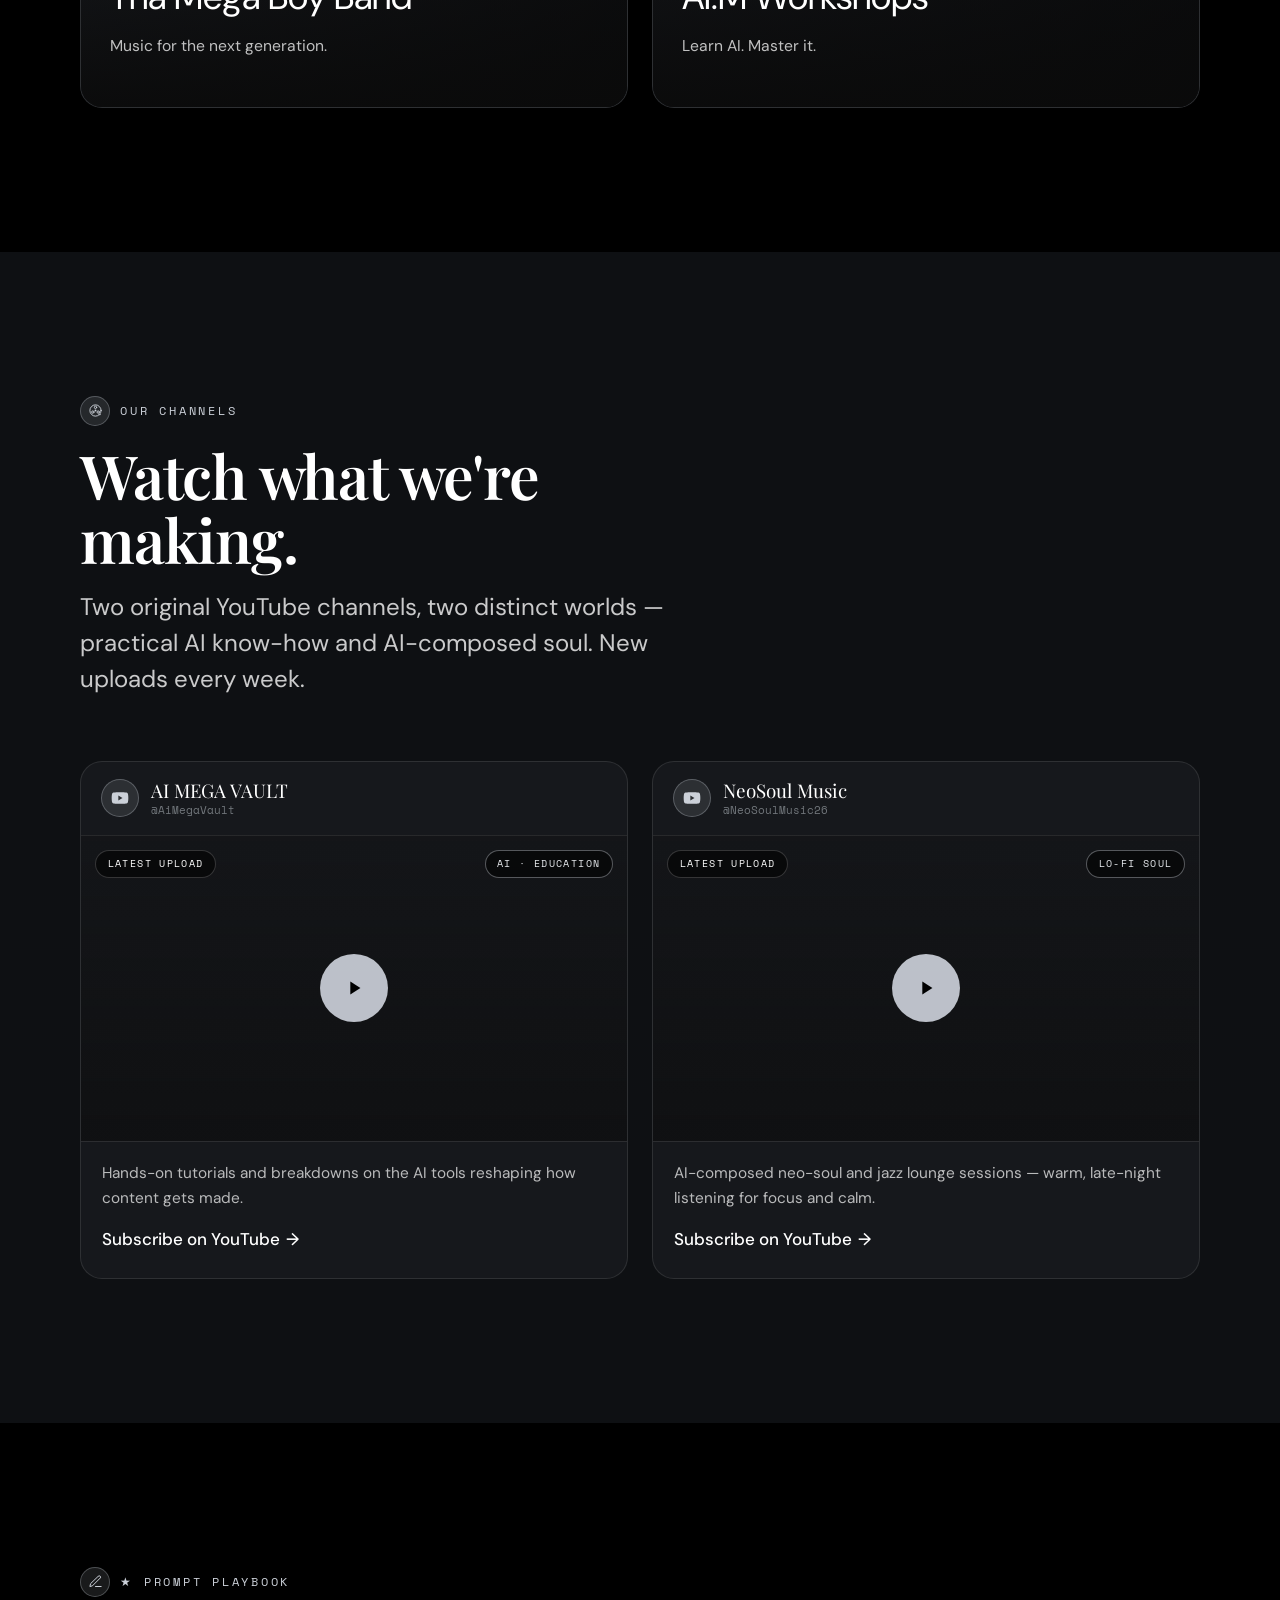
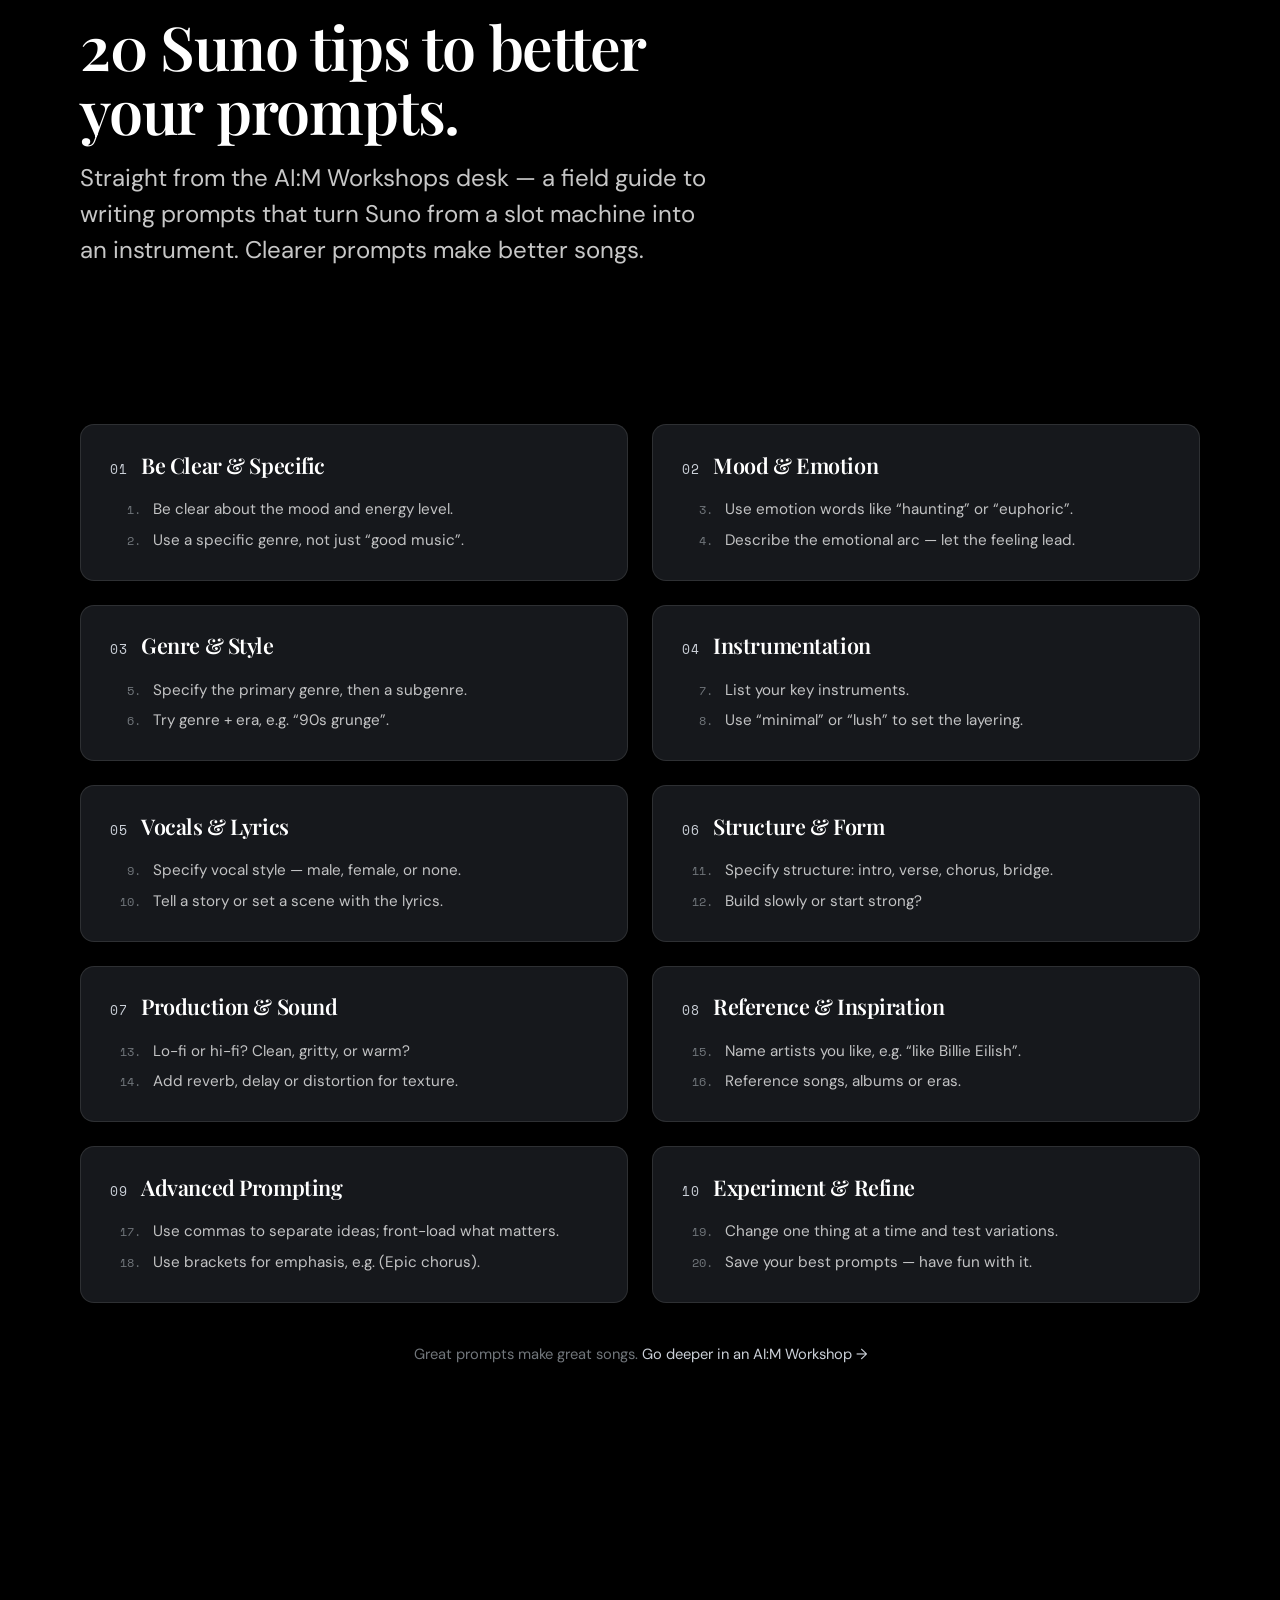
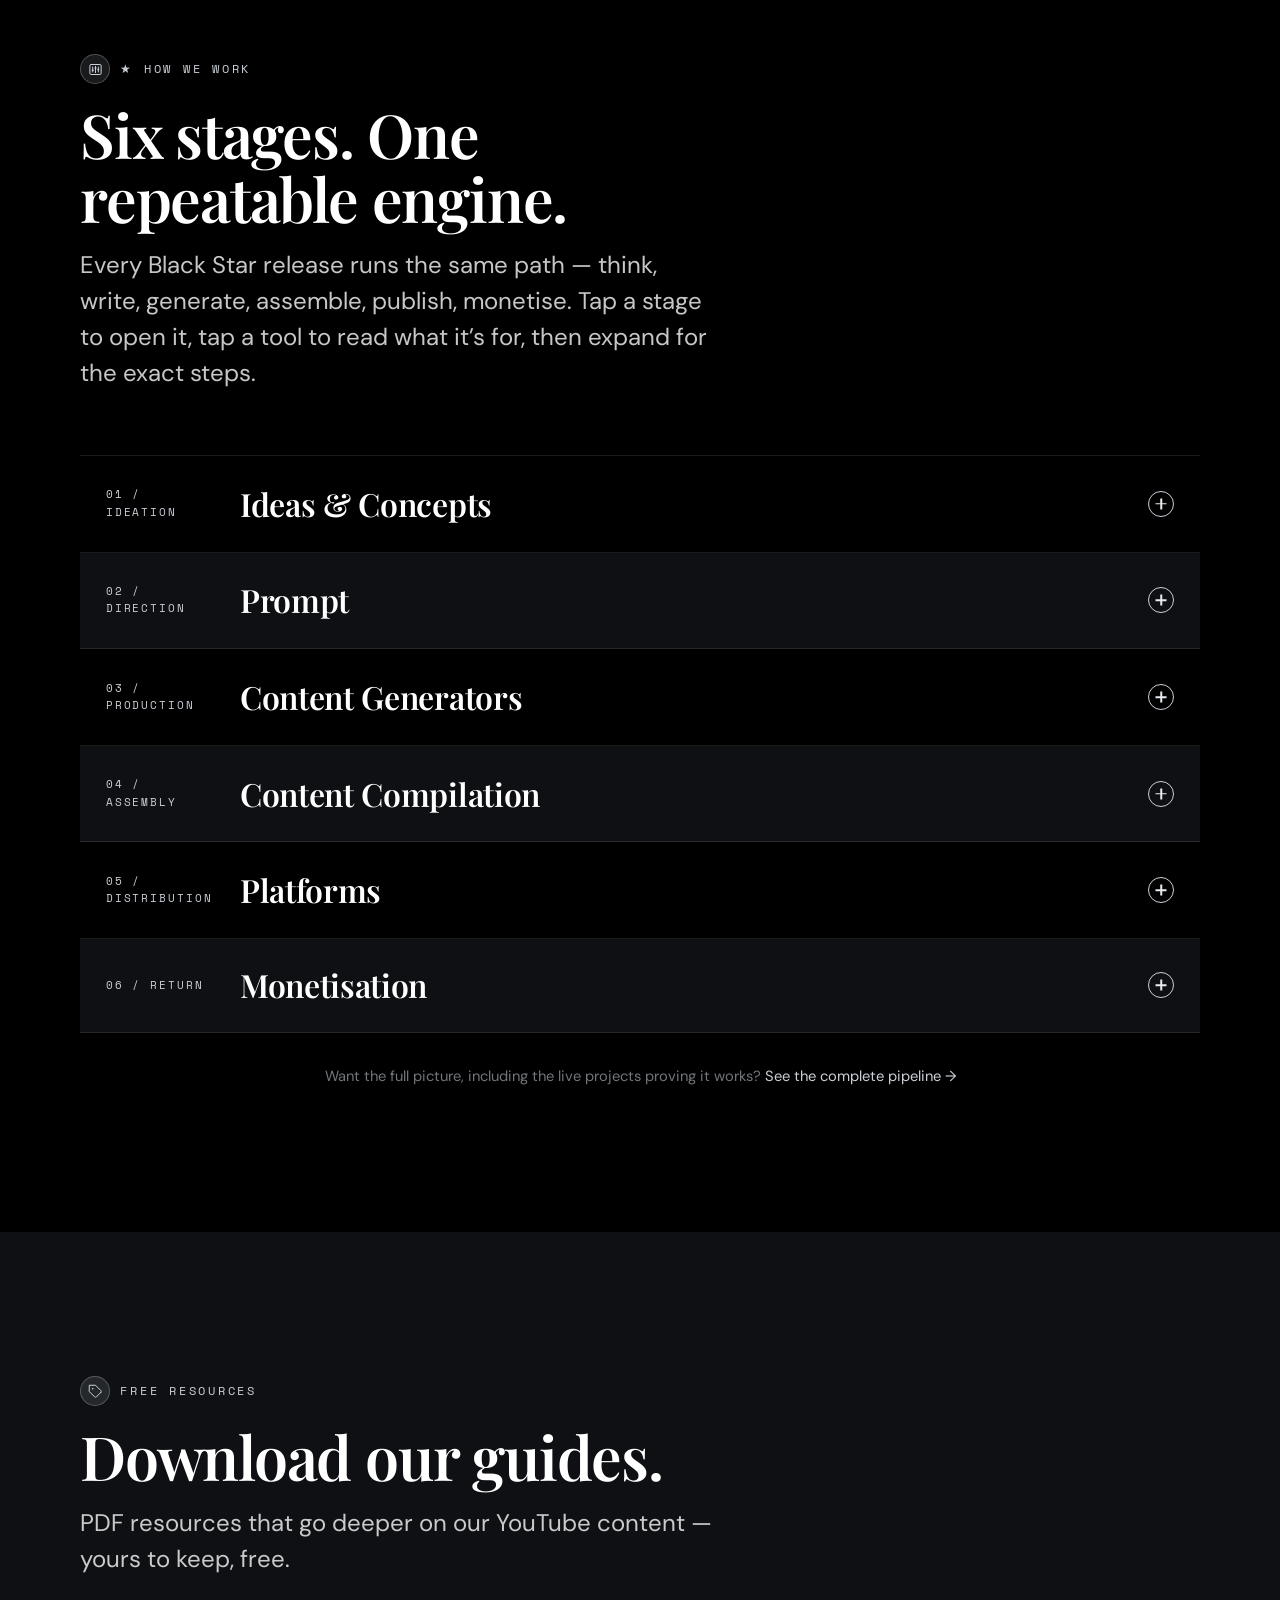
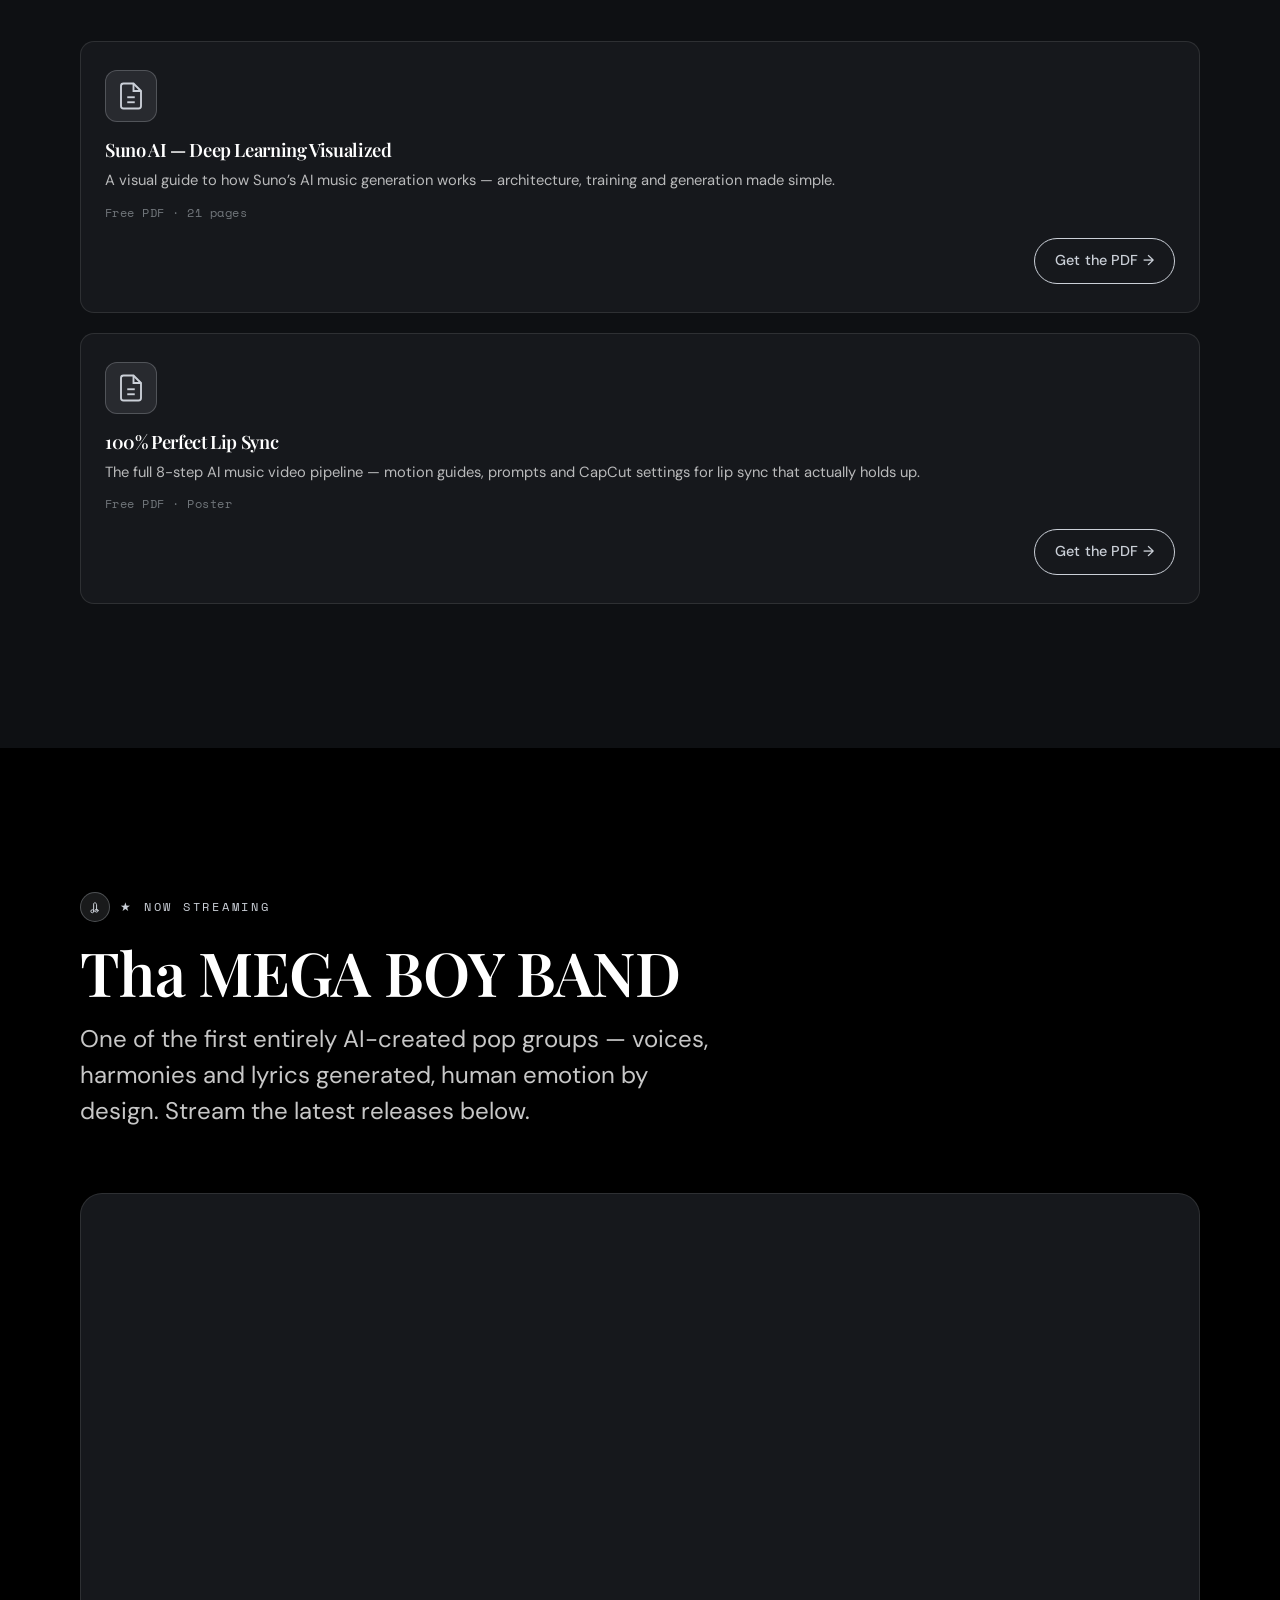
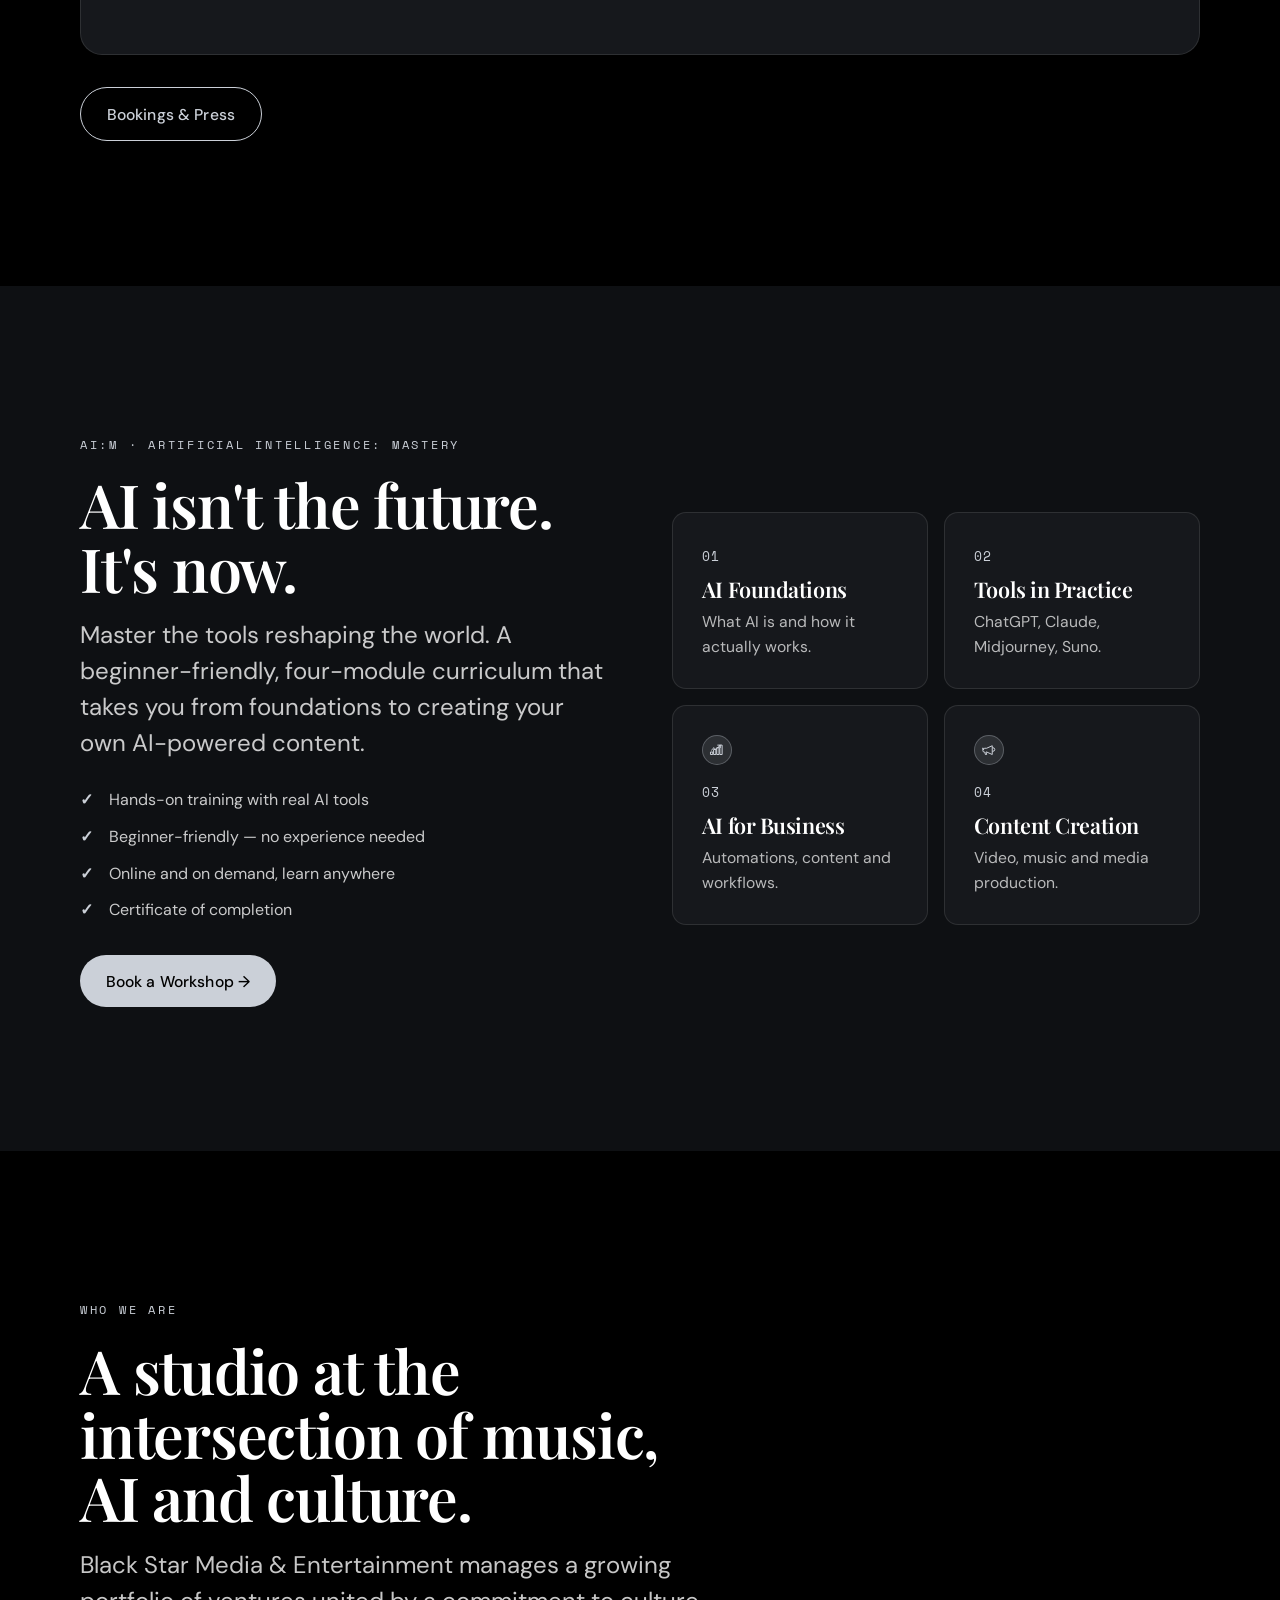
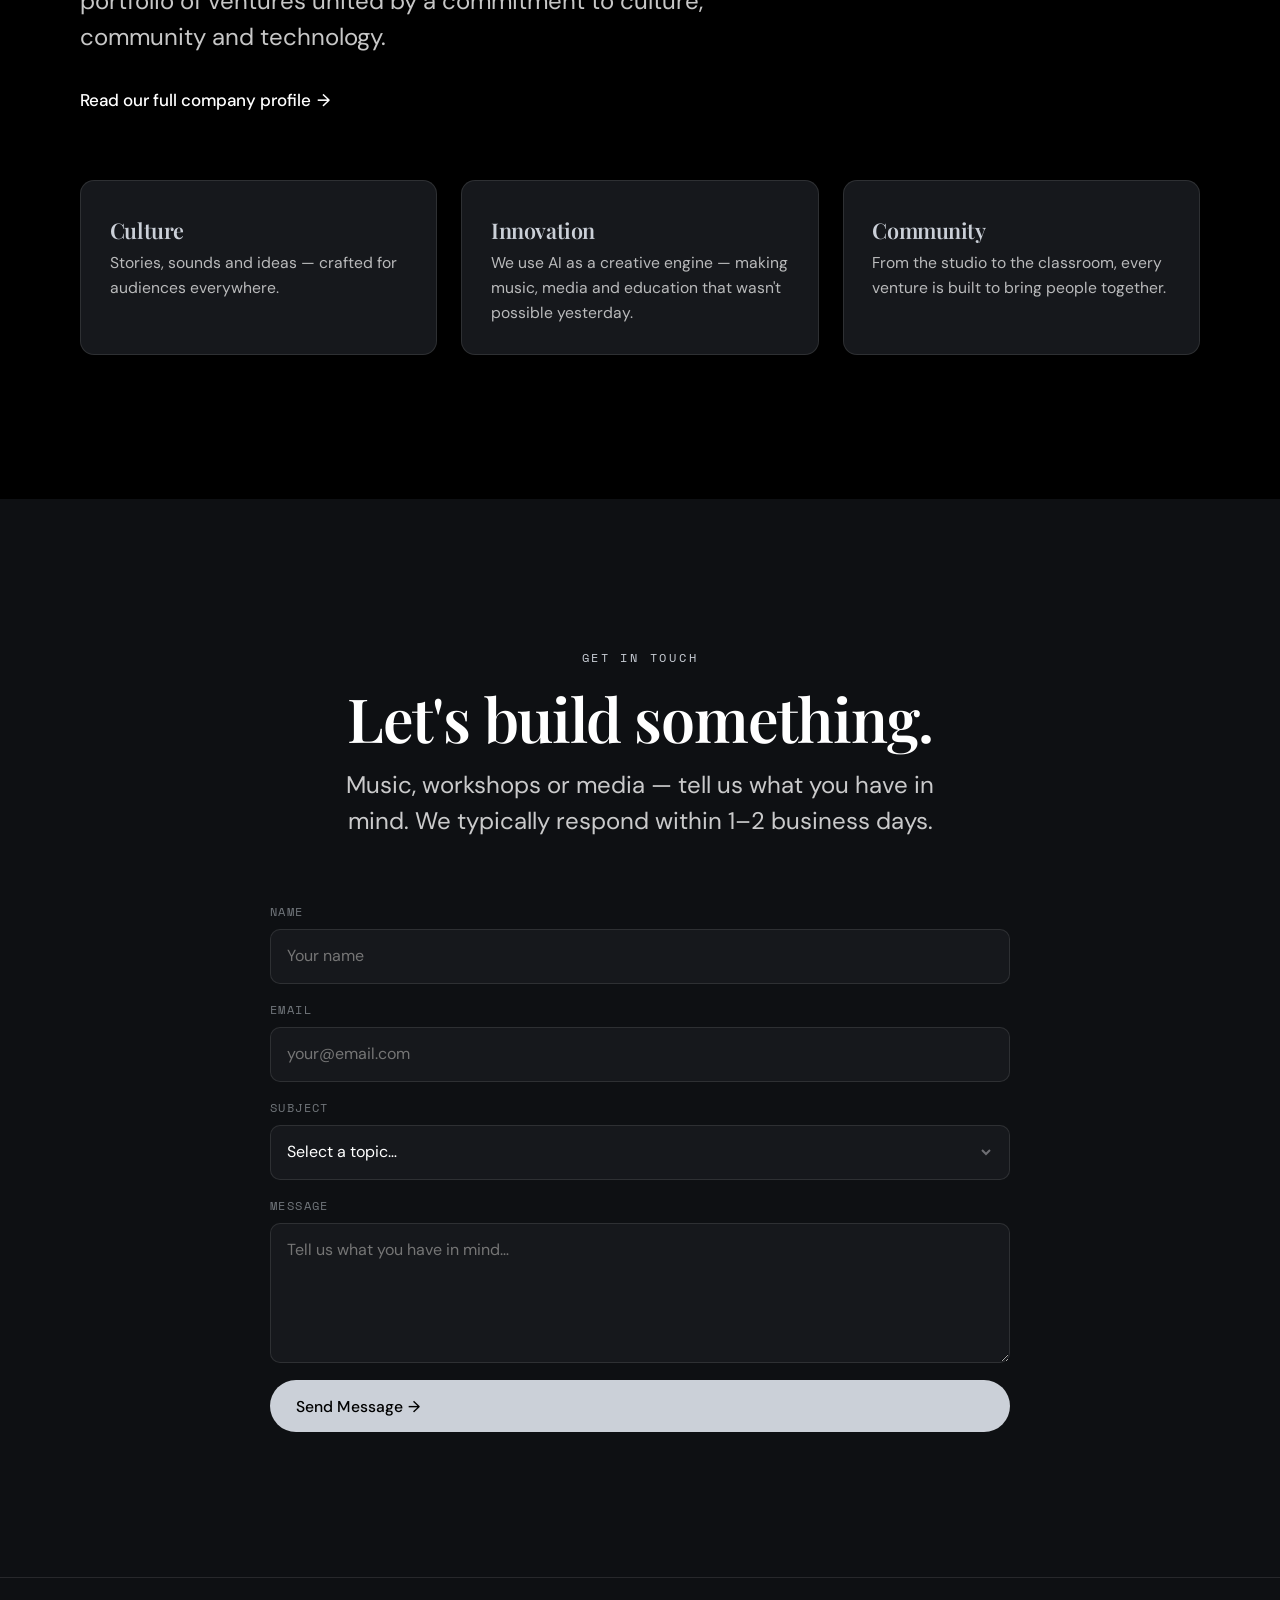
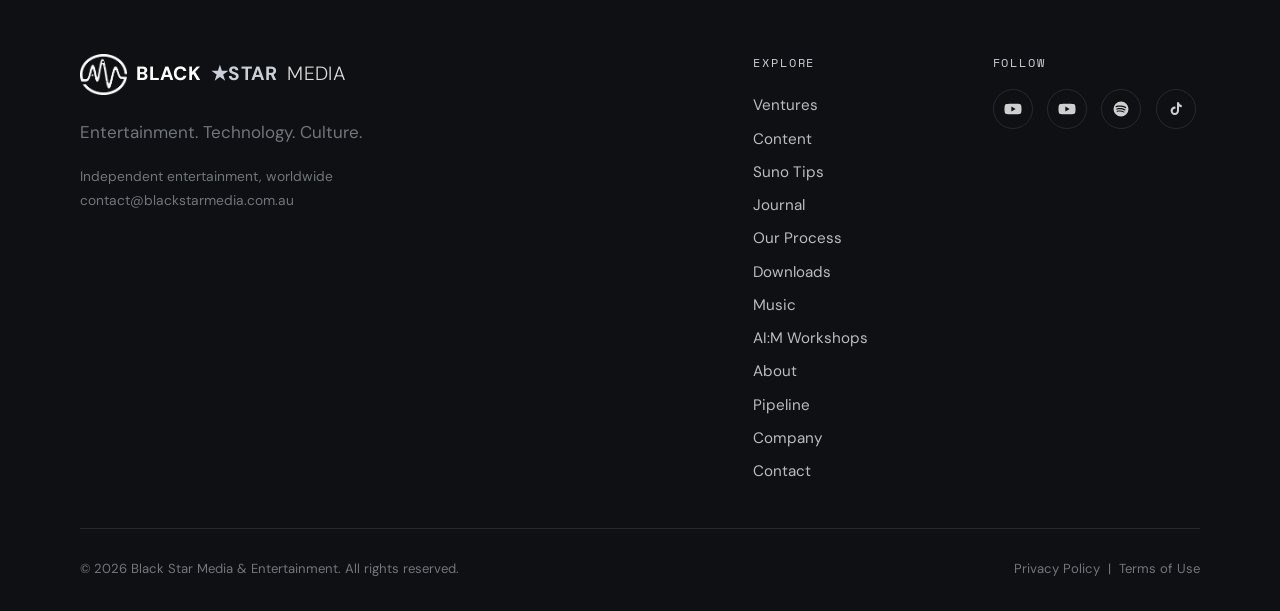
==== commit f1d4db03: "Merge branch 'pr-11' into work" ====
--- a/index.html
+++ b/index.html
@@ -811,13 +811,31 @@
           <p class="section-sub lead">Music, workshops or media — tell us what you have in mind. We typically respond within 1&ndash;2 business days.</p>
         </div>
 
-        <div class="center reveal" data-delay="1">
-          <a class="btn btn--gold" href="mailto:louis@blackstarmedia.com.au">Email the Studio &rarr;</a>
-        </div>
-
-        <p class="center muted" style="margin-top:1.5rem;font-size:0.9rem;">
-          <a class="gold" href="mailto:louis@blackstarmedia.com.au">louis@blackstarmedia.com.au</a>
-        </p>
+        <form class="form reveal" data-delay="1" action="https://formspree.io/f/xjybyebz" method="POST">
+          <div class="field">
+            <label for="contact-name">Name</label>
+            <input id="contact-name" type="text" name="name" placeholder="Your name" required />
+          </div>
+          <div class="field">
+            <label for="contact-email">Email</label>
+            <input id="contact-email" type="email" name="email" placeholder="your@email.com" required />
+          </div>
+          <div class="field">
+            <label for="contact-subject">Subject</label>
+            <select id="contact-subject" name="subject">
+              <option value="">Select a topic&hellip;</option>
+              <option value="Music">Music</option>
+              <option value="Workshop">Workshop</option>
+              <option value="Media / Press">Media / Press</option>
+              <option value="Other">Other</option>
+            </select>
+          </div>
+          <div class="field">
+            <label for="contact-message">Message</label>
+            <textarea id="contact-message" name="message" placeholder="Tell us what you have in mind&hellip;" required></textarea>
+          </div>
+          <button class="btn btn--gold" type="submit">Send Message &rarr;</button>
+        </form>
       </div>
     </section>
 
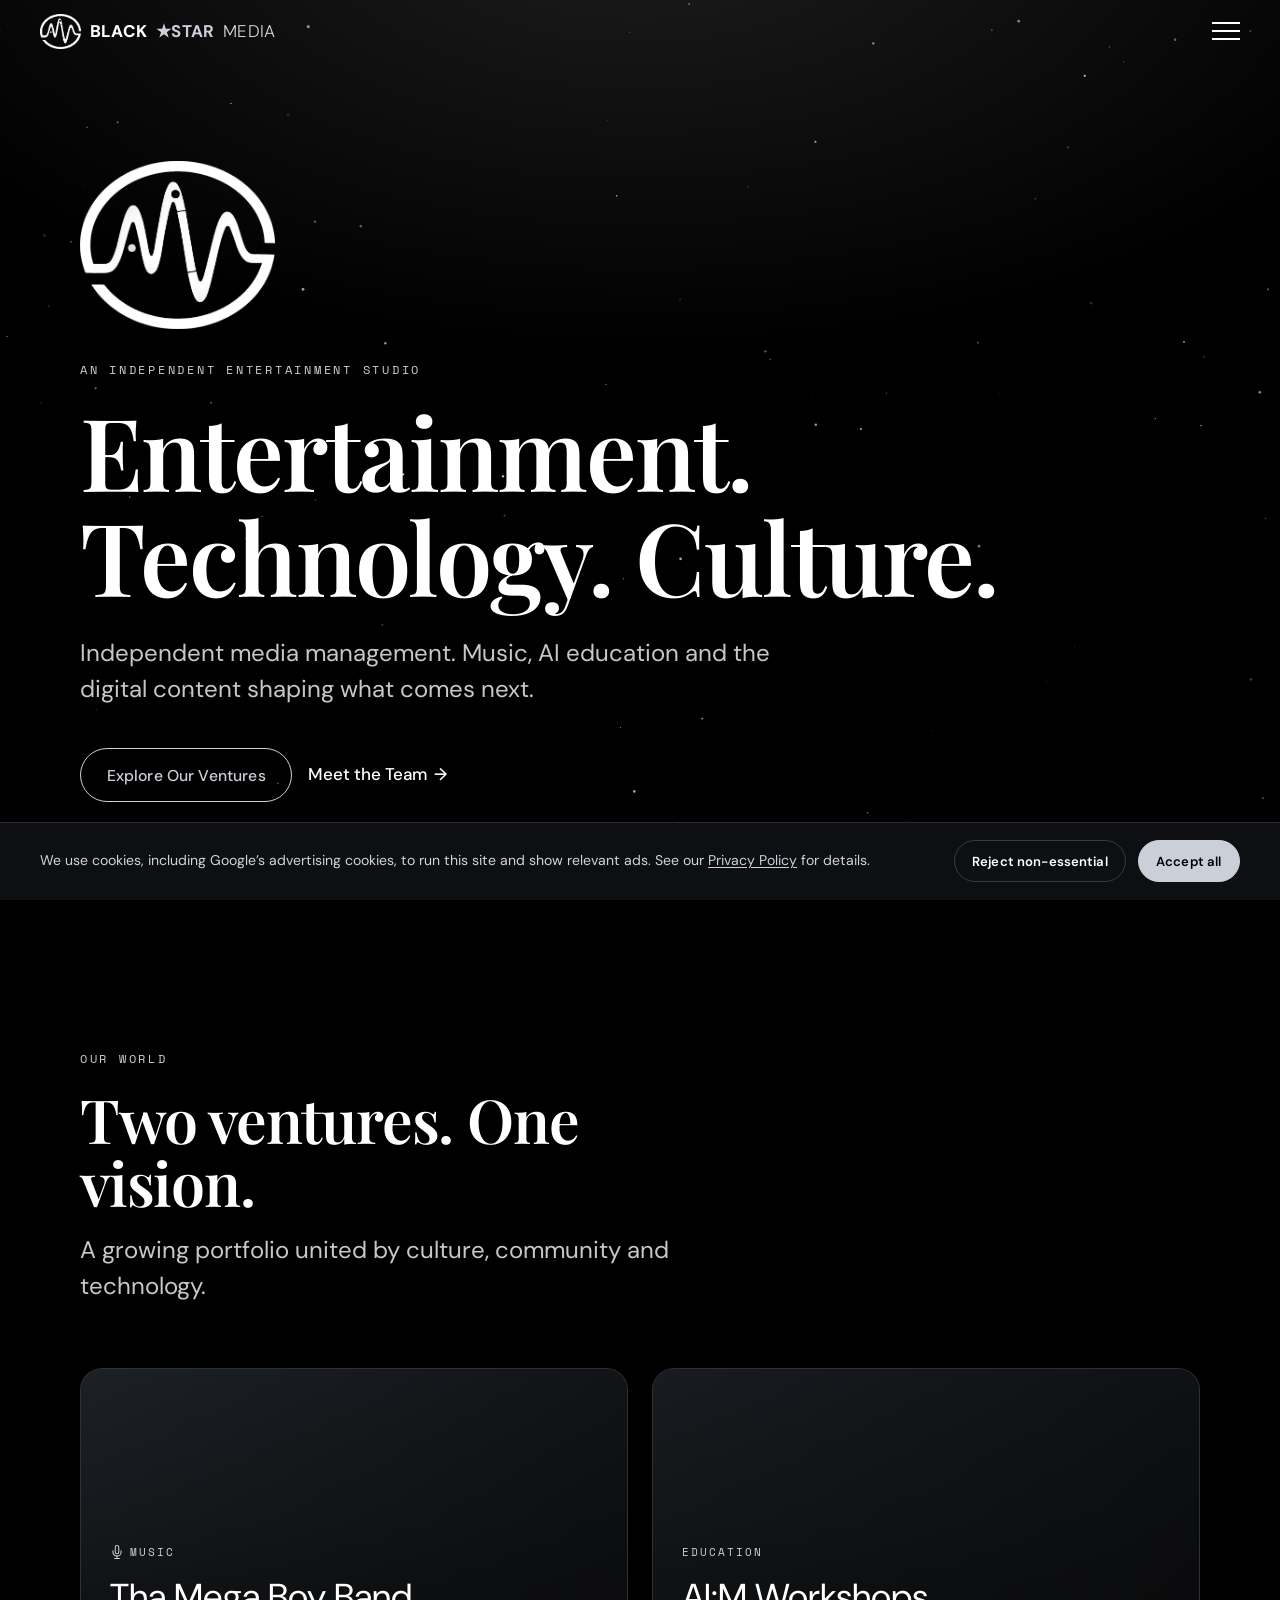
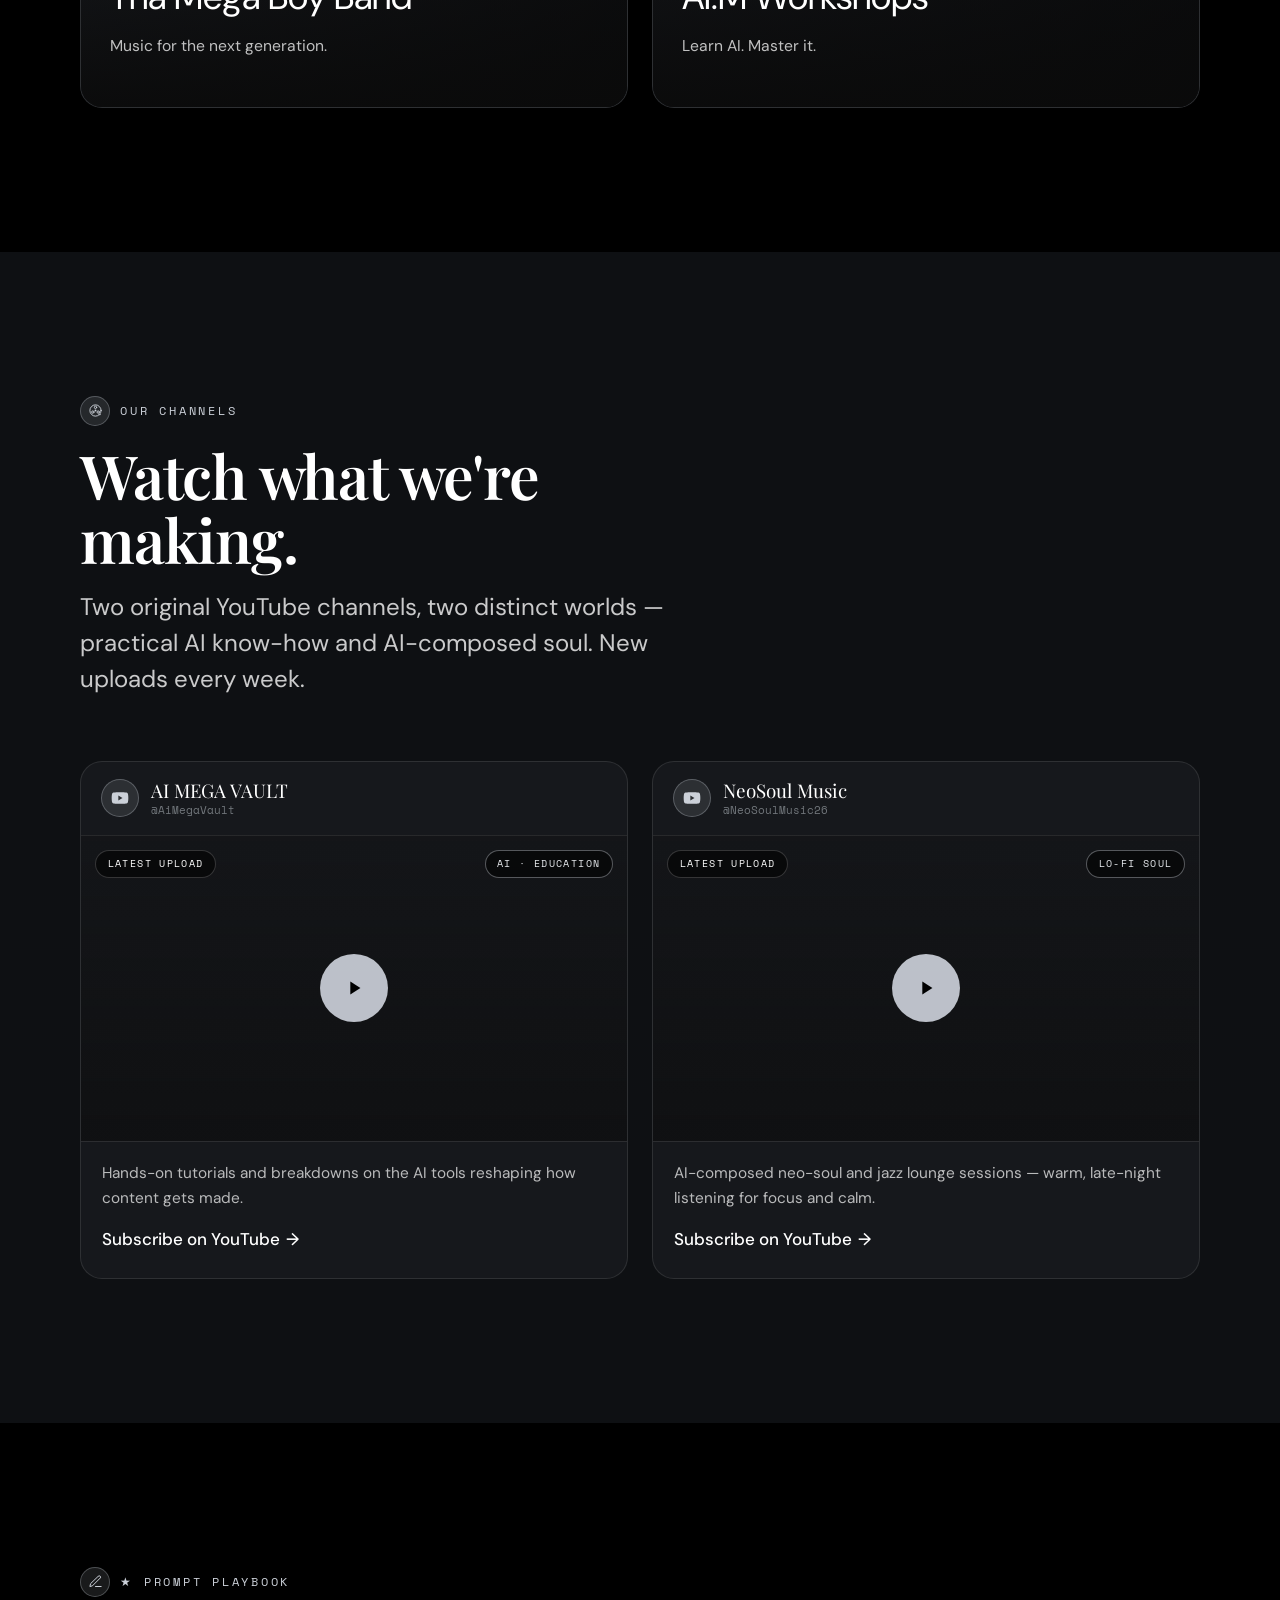
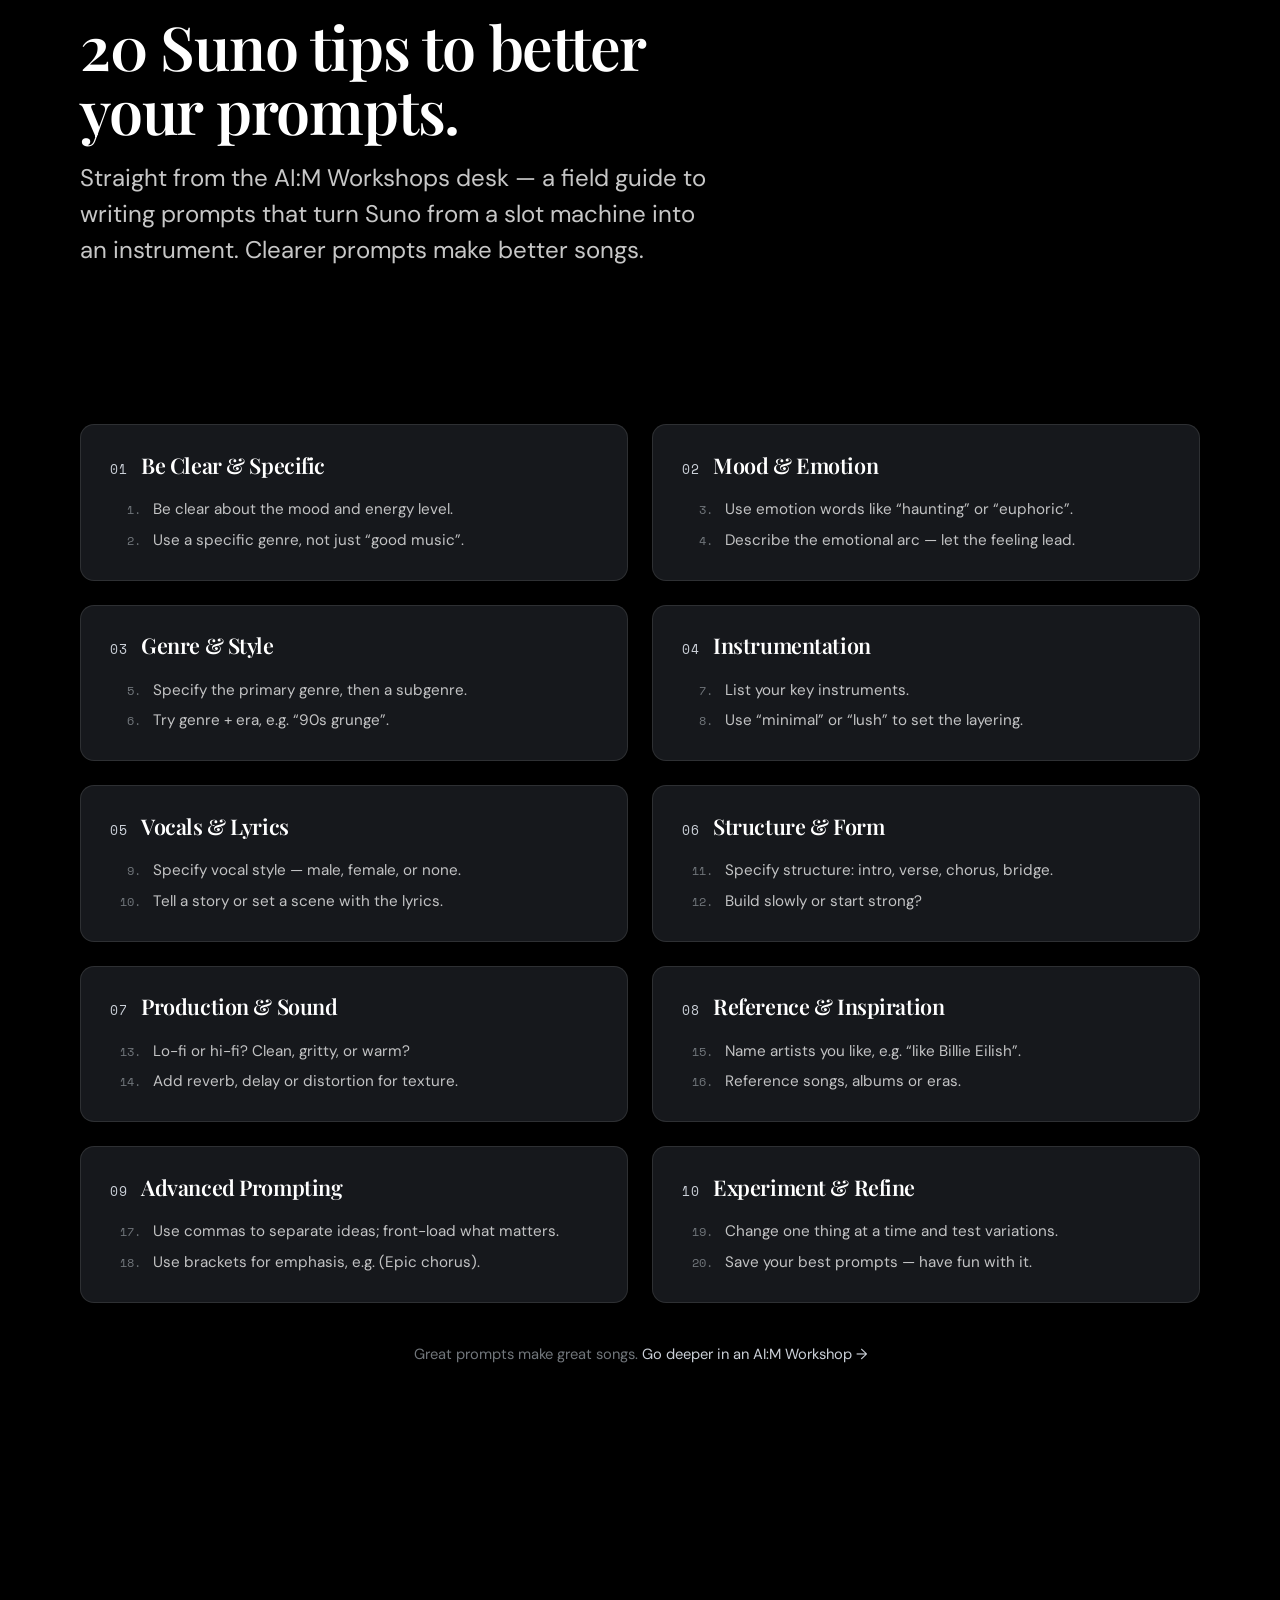
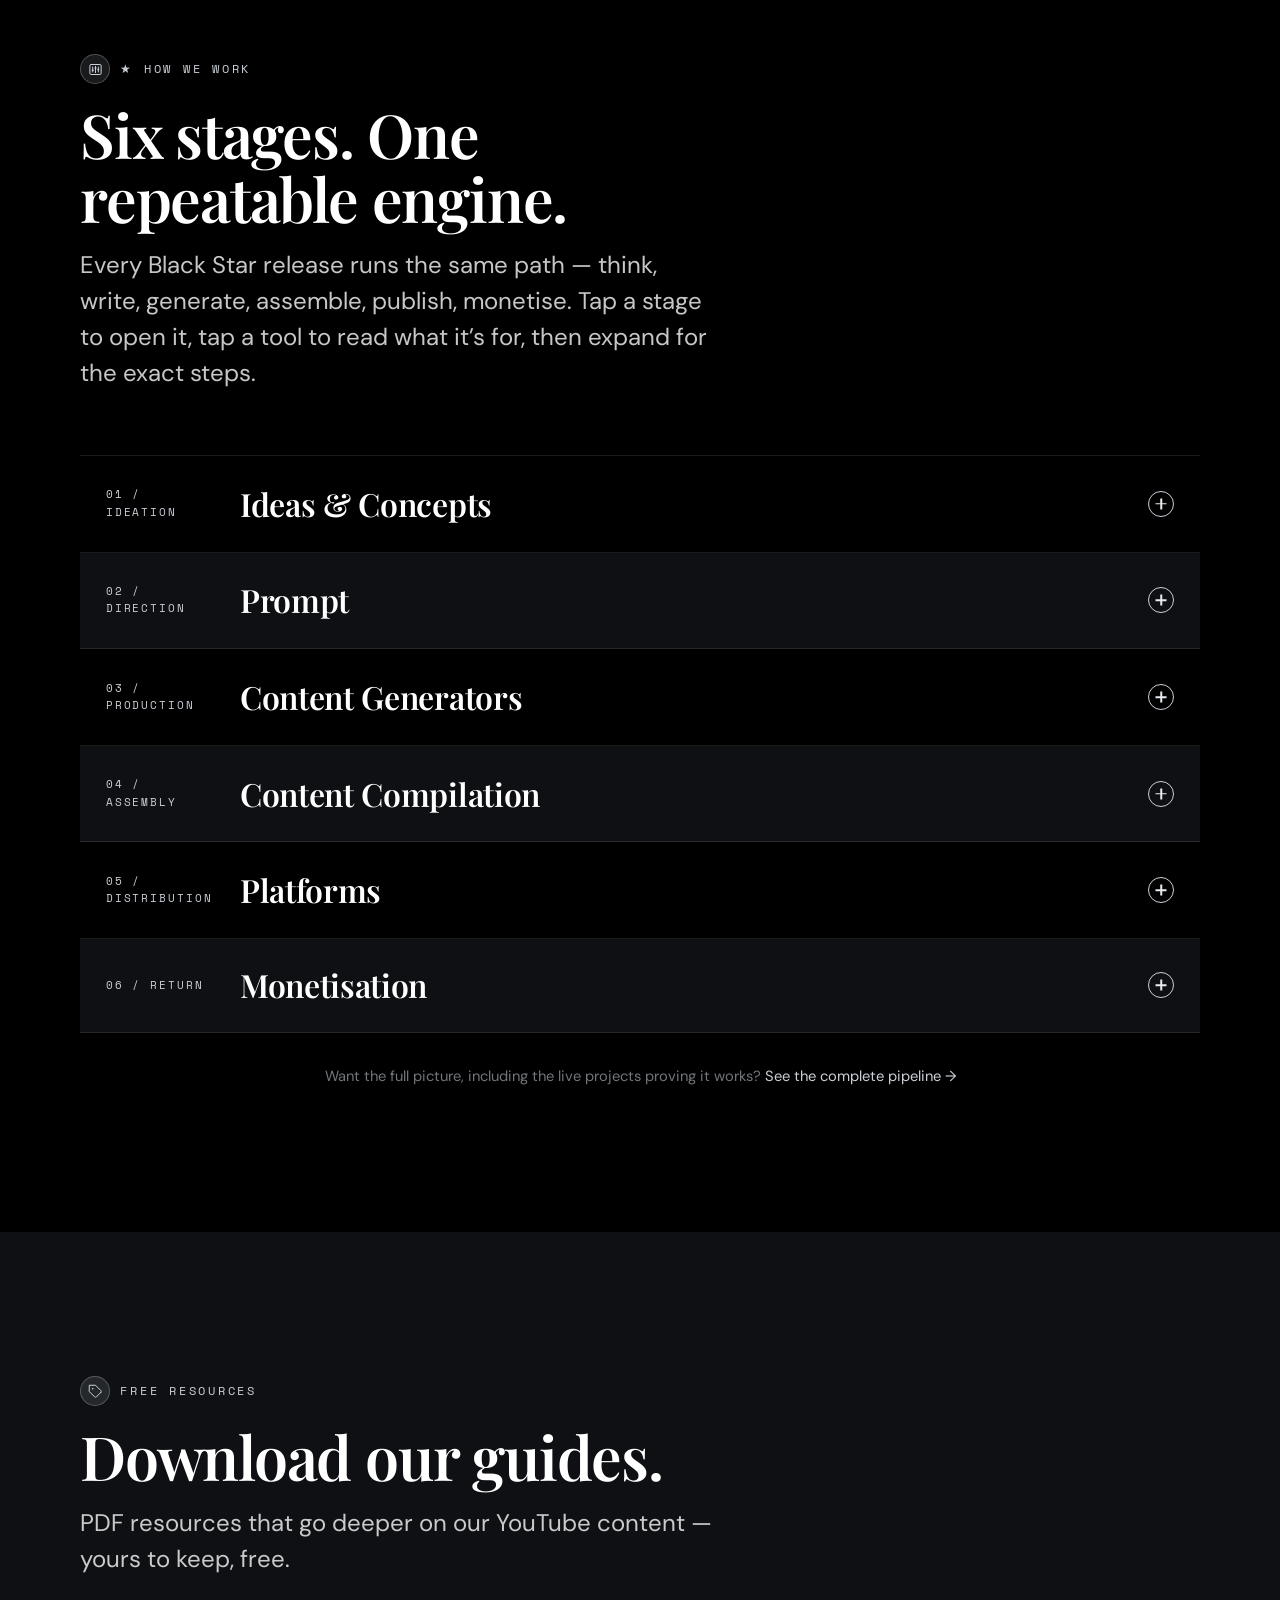
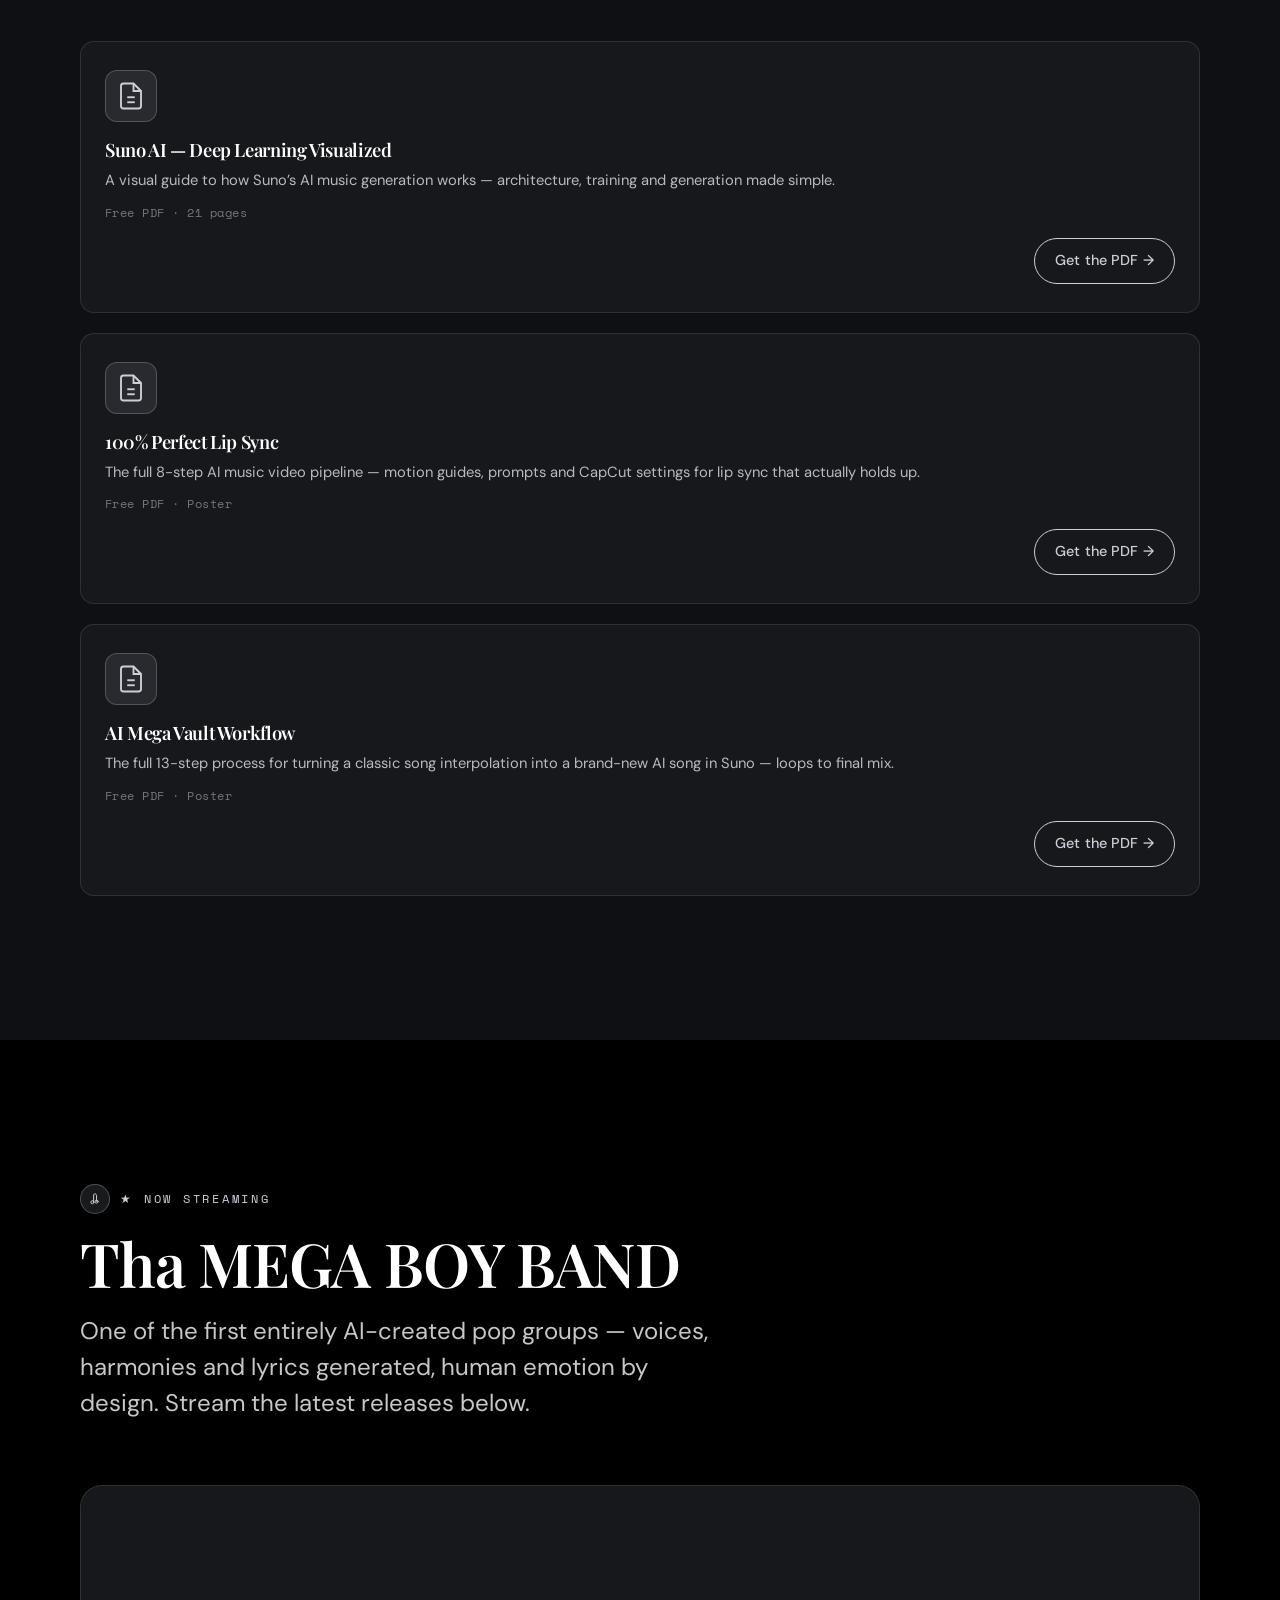
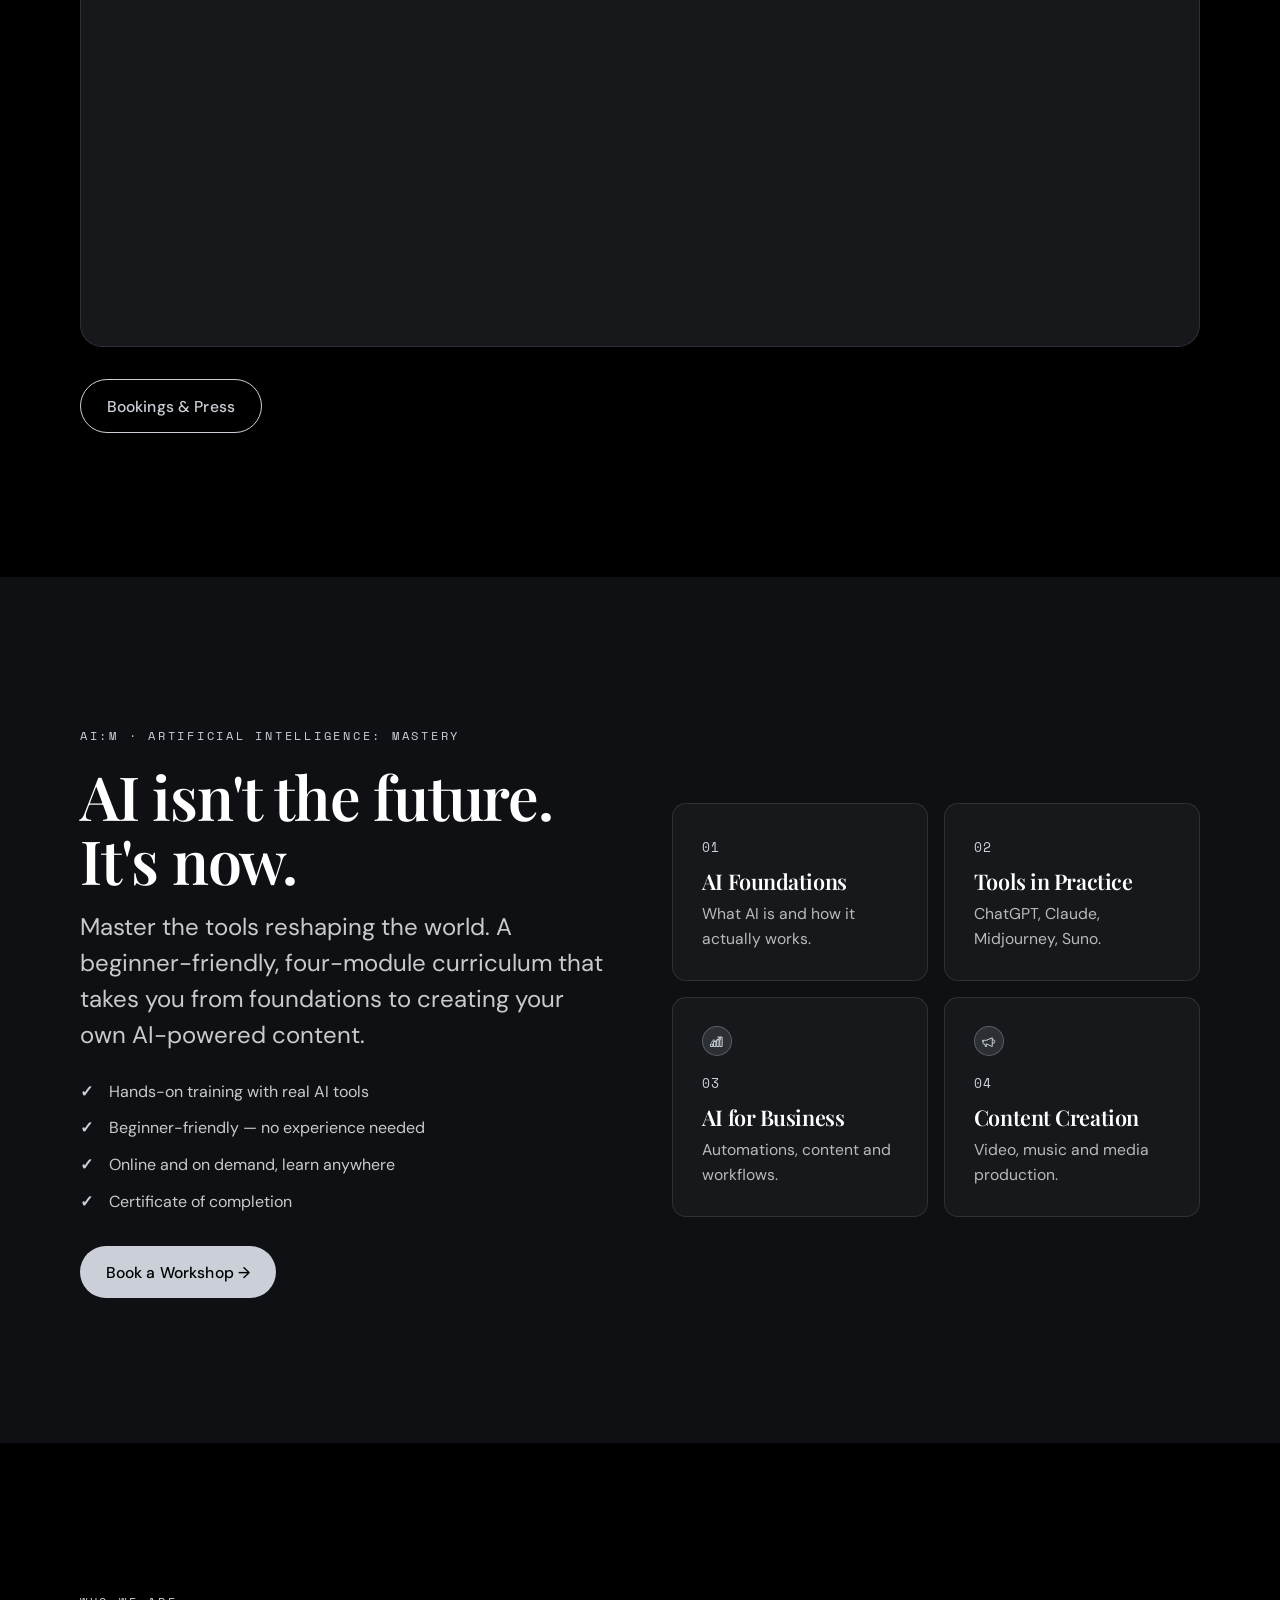
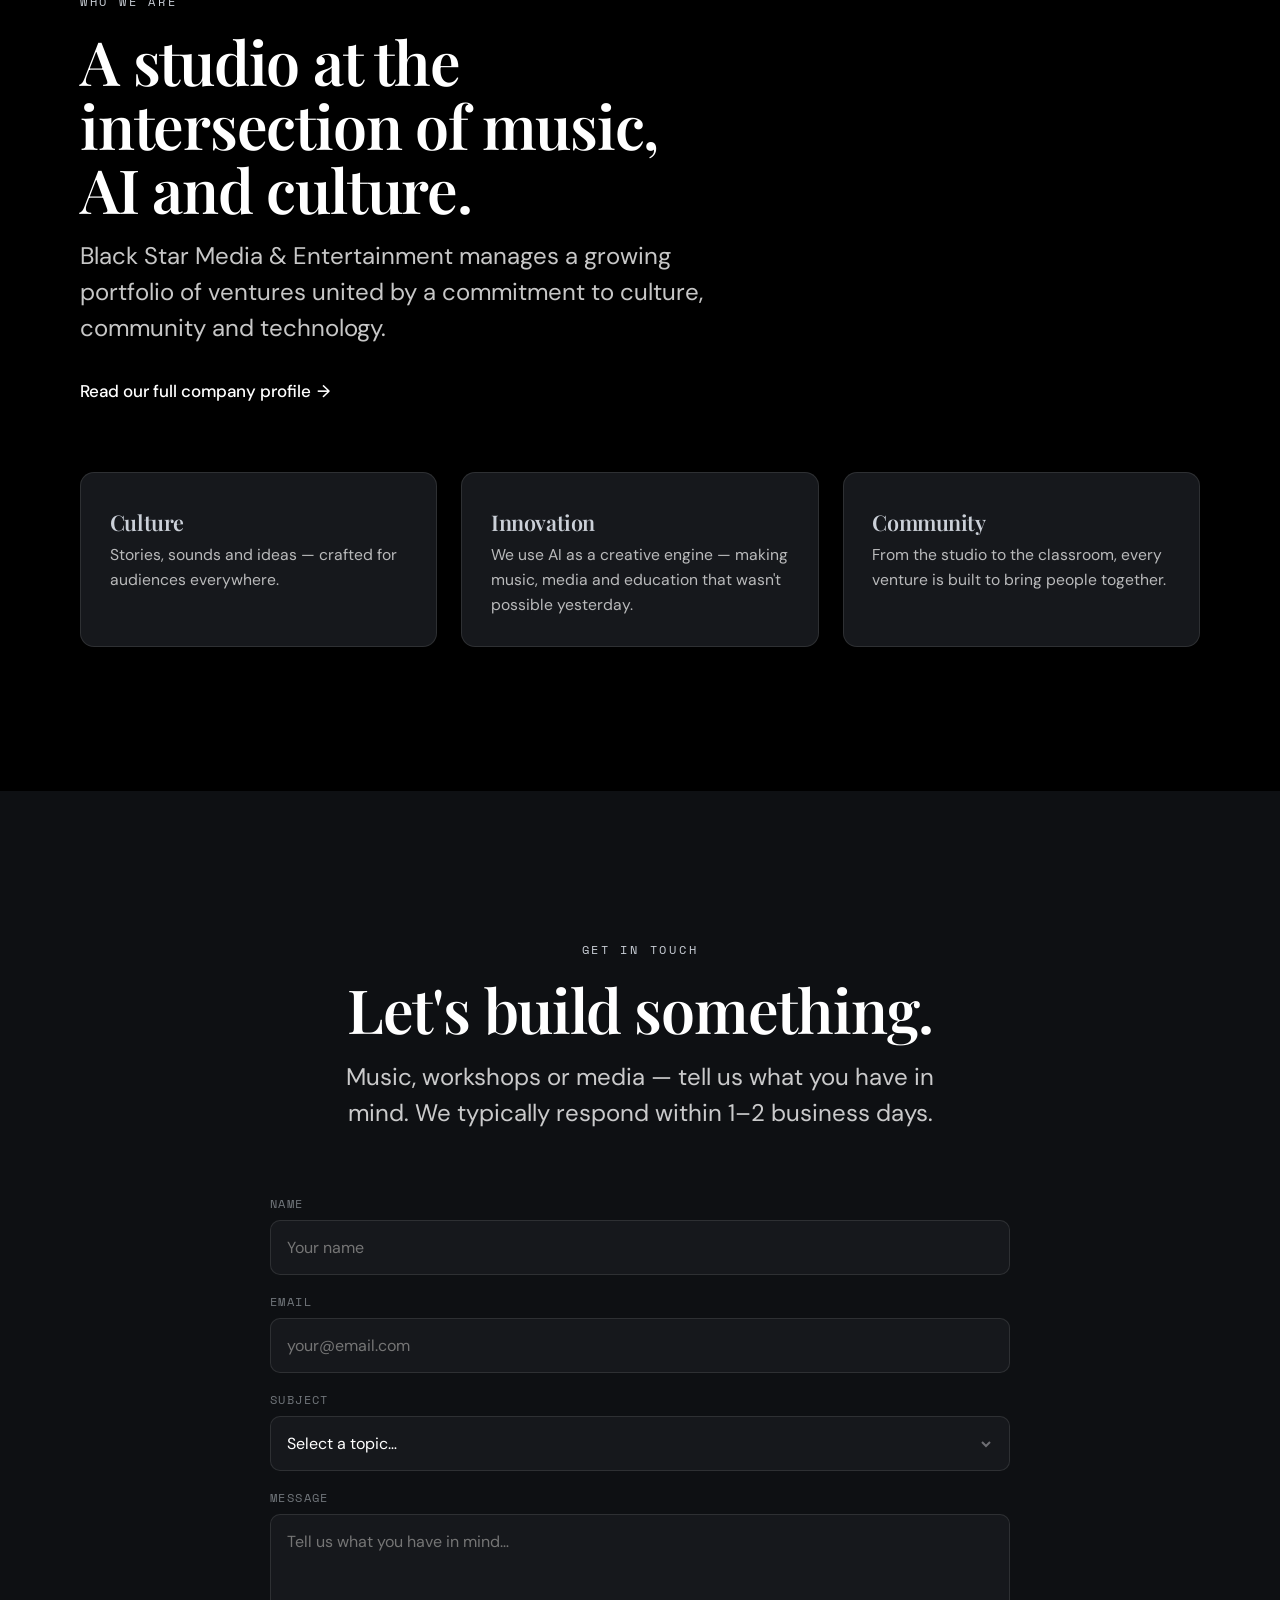
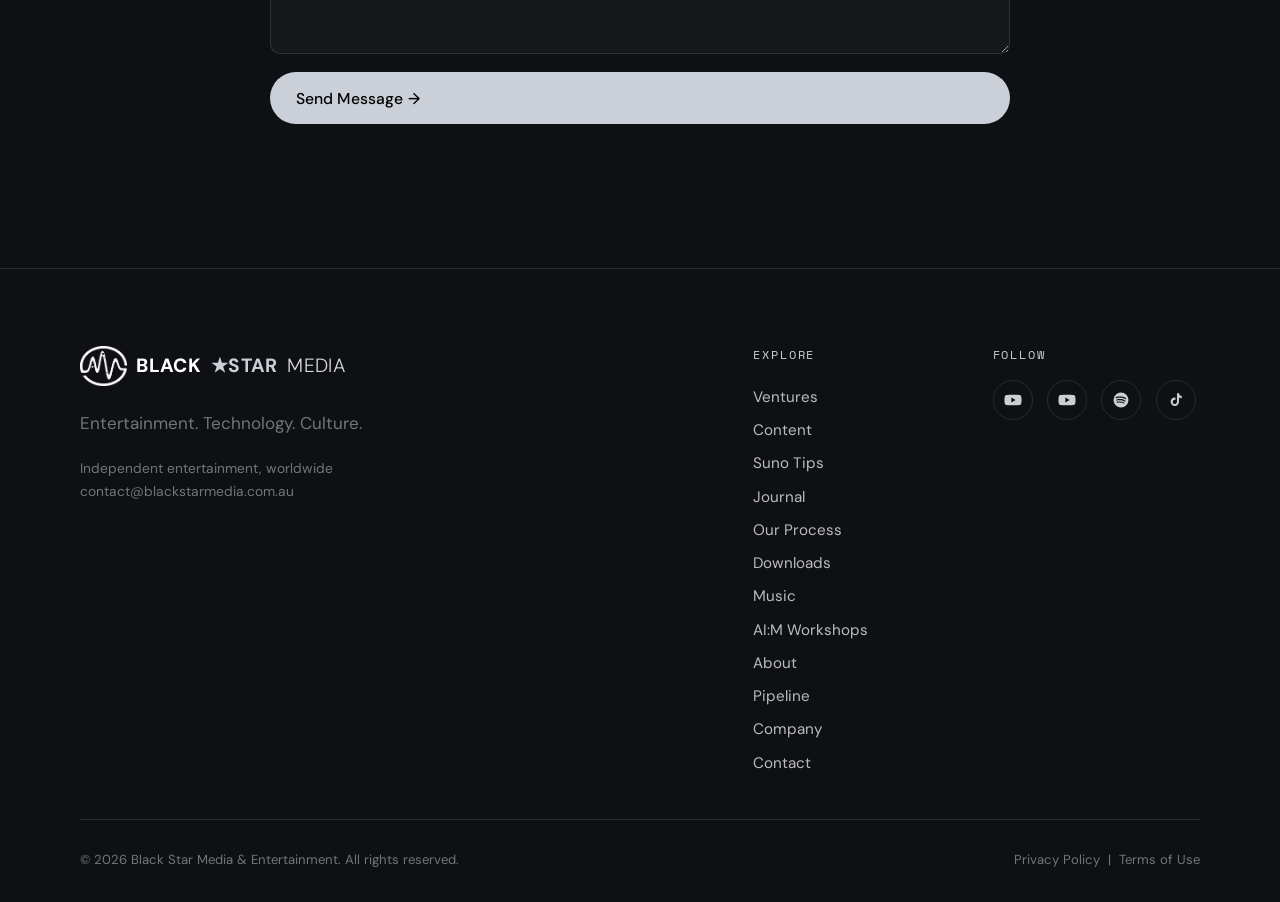
==== commit 2bb08730: "Add "AI Mega Vault Workflow" PDF as a gated download New free poster card in the Downloads section: " ====
--- a/index.html
+++ b/index.html
@@ -679,6 +679,28 @@
             </span>
           </a>
         </div>
+
+        <!-- Featured standalone resource -->
+        <div style="margin-top:1.25rem;" class="reveal">
+          <a class="dl-card" href="ai-mega-vault-workflow.html" style="text-decoration:none;display:flex;">
+            <div class="dl-card__icon" aria-hidden="true">
+              <svg width="30" height="30" viewBox="0 0 24 24" fill="none" stroke="currentColor" stroke-width="1.5">
+                <path d="M14 2H6a2 2 0 0 0-2 2v16a2 2 0 0 0 2 2h12a2 2 0 0 0 2-2V8z"/>
+                <polyline points="14 2 14 8 20 8"/>
+                <line x1="9" y1="13" x2="15" y2="13"/>
+                <line x1="9" y1="17" x2="15" y2="17"/>
+              </svg>
+            </div>
+            <div class="dl-card__body">
+              <h3 class="dl-card__title">AI Mega Vault Workflow</h3>
+              <p class="dl-card__desc">The full 13-step process for turning a classic song interpolation into a brand-new AI song in Suno — loops to final mix.</p>
+              <p class="dl-card__meta">Free PDF &middot; Poster</p>
+            </div>
+            <span class="btn btn--gold-outline dl-card__dl" style="white-space:nowrap;align-self:flex-end;">
+              Get the PDF &rarr;
+            </span>
+          </a>
+        </div>
       </div>
     </section>
 
--- a/assets/css/styles.css
+++ b/assets/css/styles.css
@@ -33,6 +33,7 @@
   --space-section: clamp(5rem, 3rem + 8vw, 9rem);
   --container:     1200px;
   --container-narrow: 820px;
+  --nav-container: 1440px;
   --radius:        14px;
   --radius-lg:     22px;
   --radius-pill:   999px;
@@ -194,23 +195,23 @@
   border-bottom: 1px solid var(--color-line);
 }
 .nav__inner {
-  width: 100%; max-width: var(--container);
+  width: 100%; max-width: var(--nav-container);
   margin-inline: auto;
   padding-inline: clamp(1.25rem, 5vw, 2.5rem);
   display: flex; align-items: center; justify-content: space-between; gap: 1.5rem;
 }
 
 /* Wordmark */
-.wordmark { display: inline-flex; align-items: center; gap: 0.5em; font-family: var(--font-body); font-size: 1.06rem; letter-spacing: 0.02em; }
-.wordmark__logo { height: 2.1em; width: auto; }
+.wordmark { display: inline-flex; align-items: center; gap: 0.5em; font-family: var(--font-body); font-size: 1.06rem; letter-spacing: 0.02em; flex-shrink: 0; white-space: nowrap; }
+.wordmark__logo { height: 2.1em; width: auto; flex-shrink: 0; }
 .wordmark .w-black { font-weight: 800; }
 .wordmark .w-star  { color: var(--color-gold); font-weight: 700; }
 .wordmark .w-media { font-weight: 300; opacity: 0.85; }
 
-.nav__links { display: flex; flex: 1 1 auto; min-width: 0; align-items: center; justify-content: space-between; gap: 0.5rem; }
-.nav__link { font-size: 0.85rem; white-space: nowrap; color: rgba(255,255,255,0.82); transition: color .3s var(--ease); position: relative; }
+.nav__links { display: flex; align-items: center; gap: 1.25rem; flex-shrink: 0; }
+.nav__link { font-size: 0.95rem; color: rgba(255,255,255,0.82); white-space: nowrap; transition: color .3s var(--ease); position: relative; }
 .nav__link:hover, .nav__link.is-active { color: var(--color-white); }
-.nav__actions { display: flex; align-items: center; gap: 1rem; }
+.nav__actions { display: flex; align-items: center; gap: 1rem; flex-shrink: 0; }
 
 /* Hamburger */
 .nav__toggle { display: none; width: 28px; height: 22px; position: relative; }
@@ -460,7 +461,7 @@
   .grid--4 { grid-template-columns: repeat(2, 1fr); }
   .grid--3 { grid-template-columns: repeat(2, 1fr); }
 }
-@media (max-width: 1200px) {
+@media (max-width: 1400px) {
   .nav__links, .nav__actions .btn { display: none; }
   .nav__toggle { display: block; }
 }
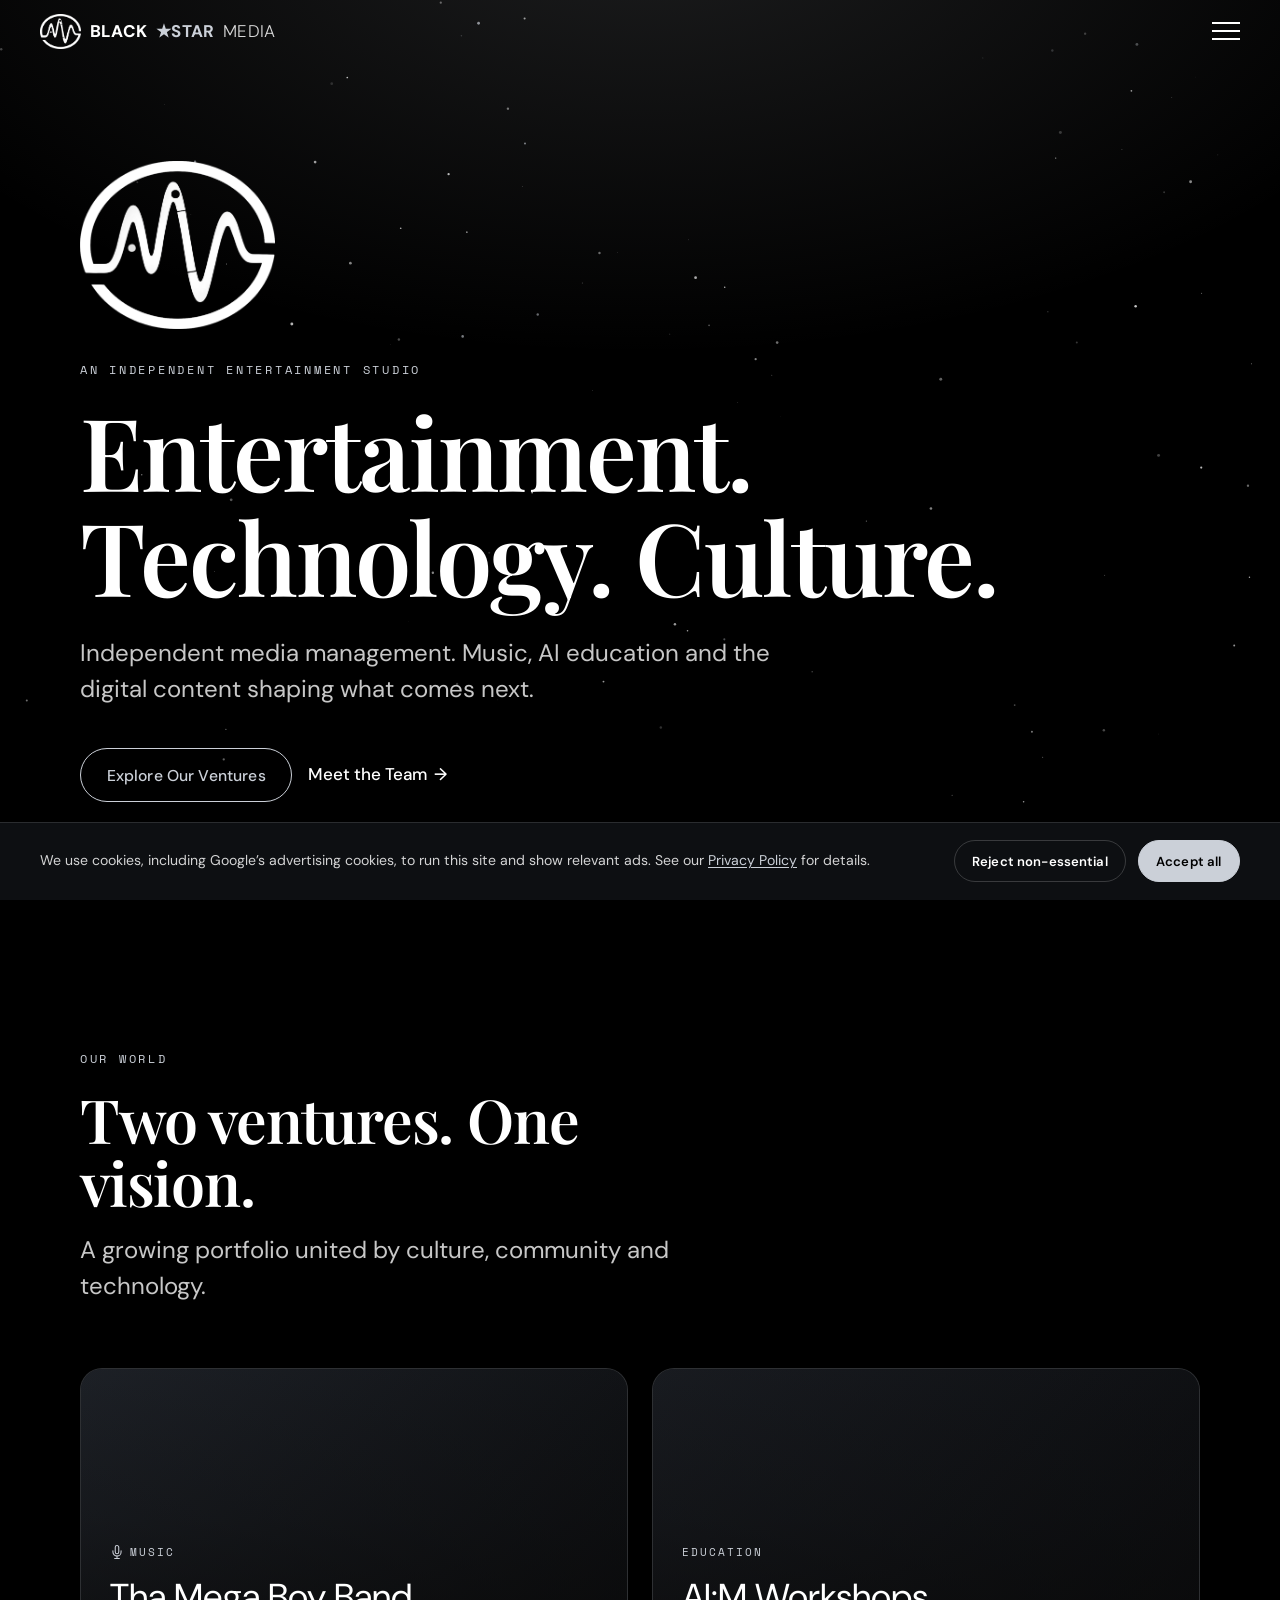
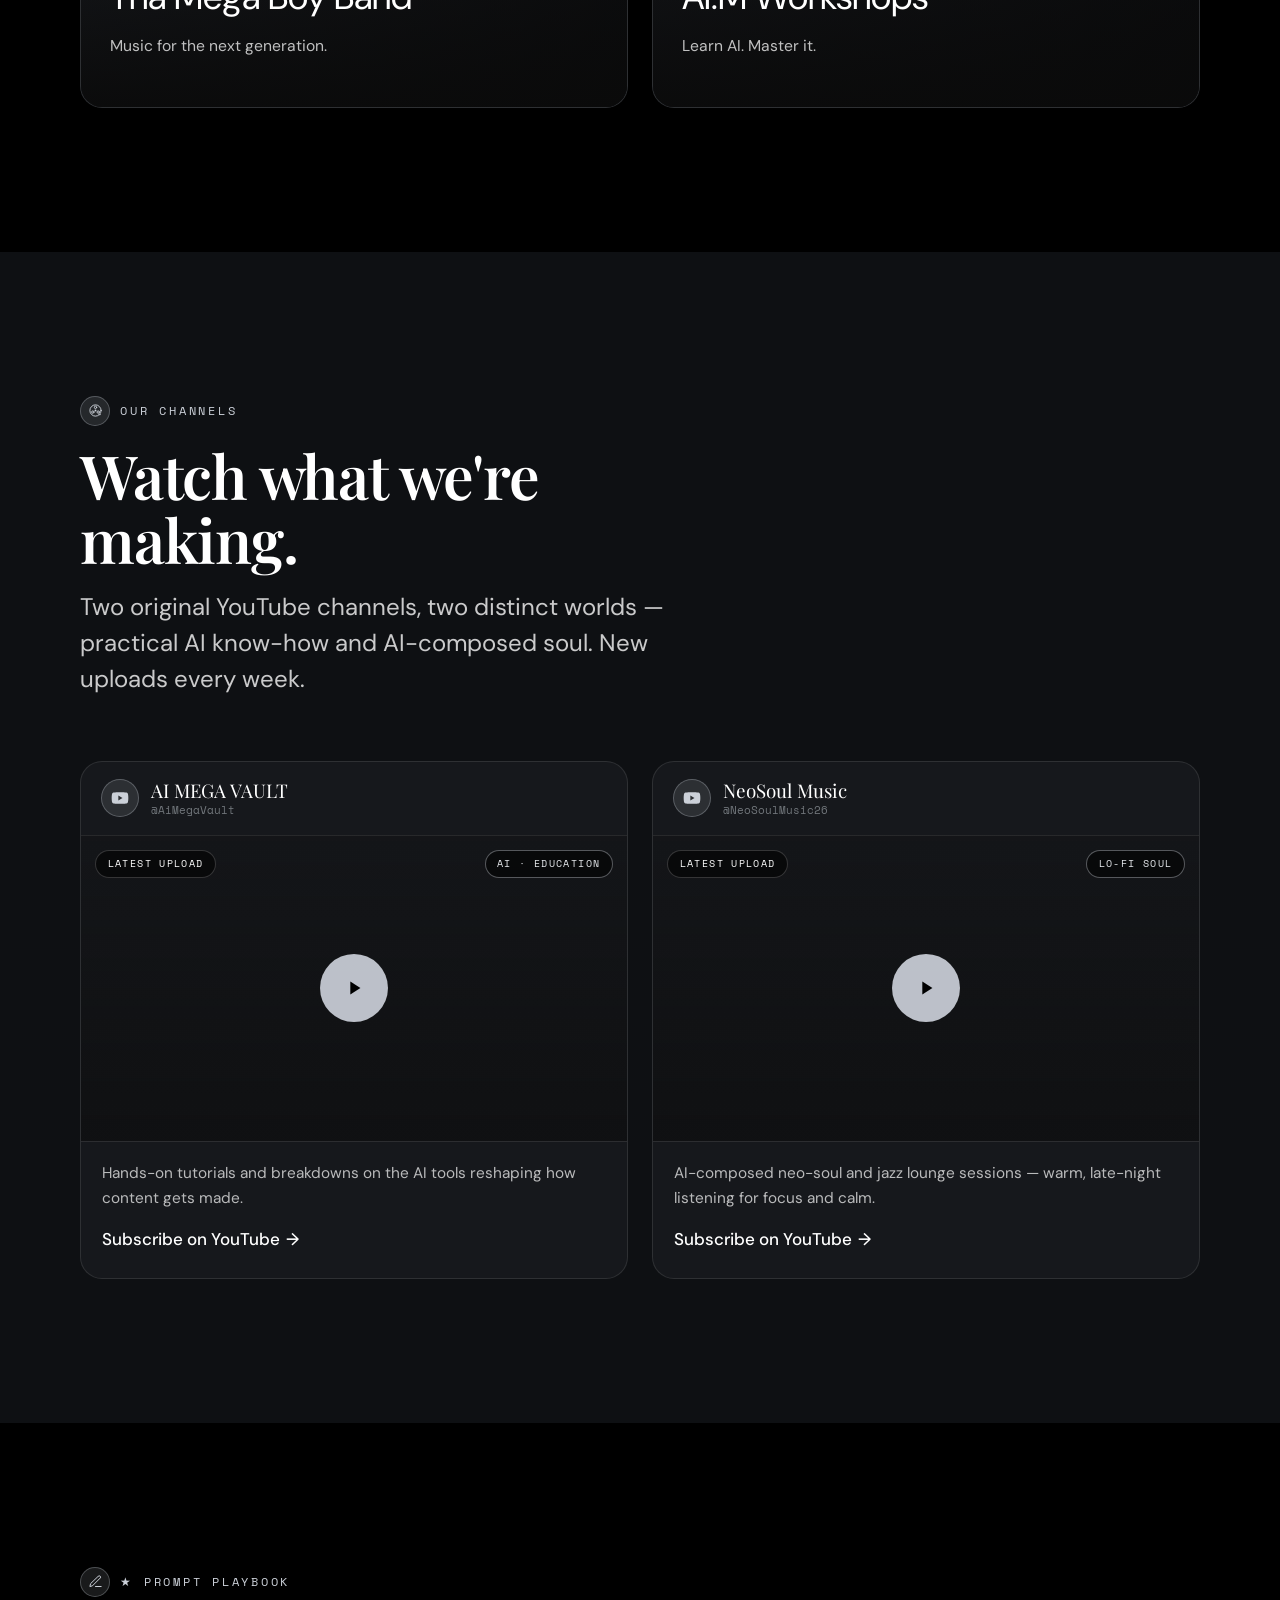
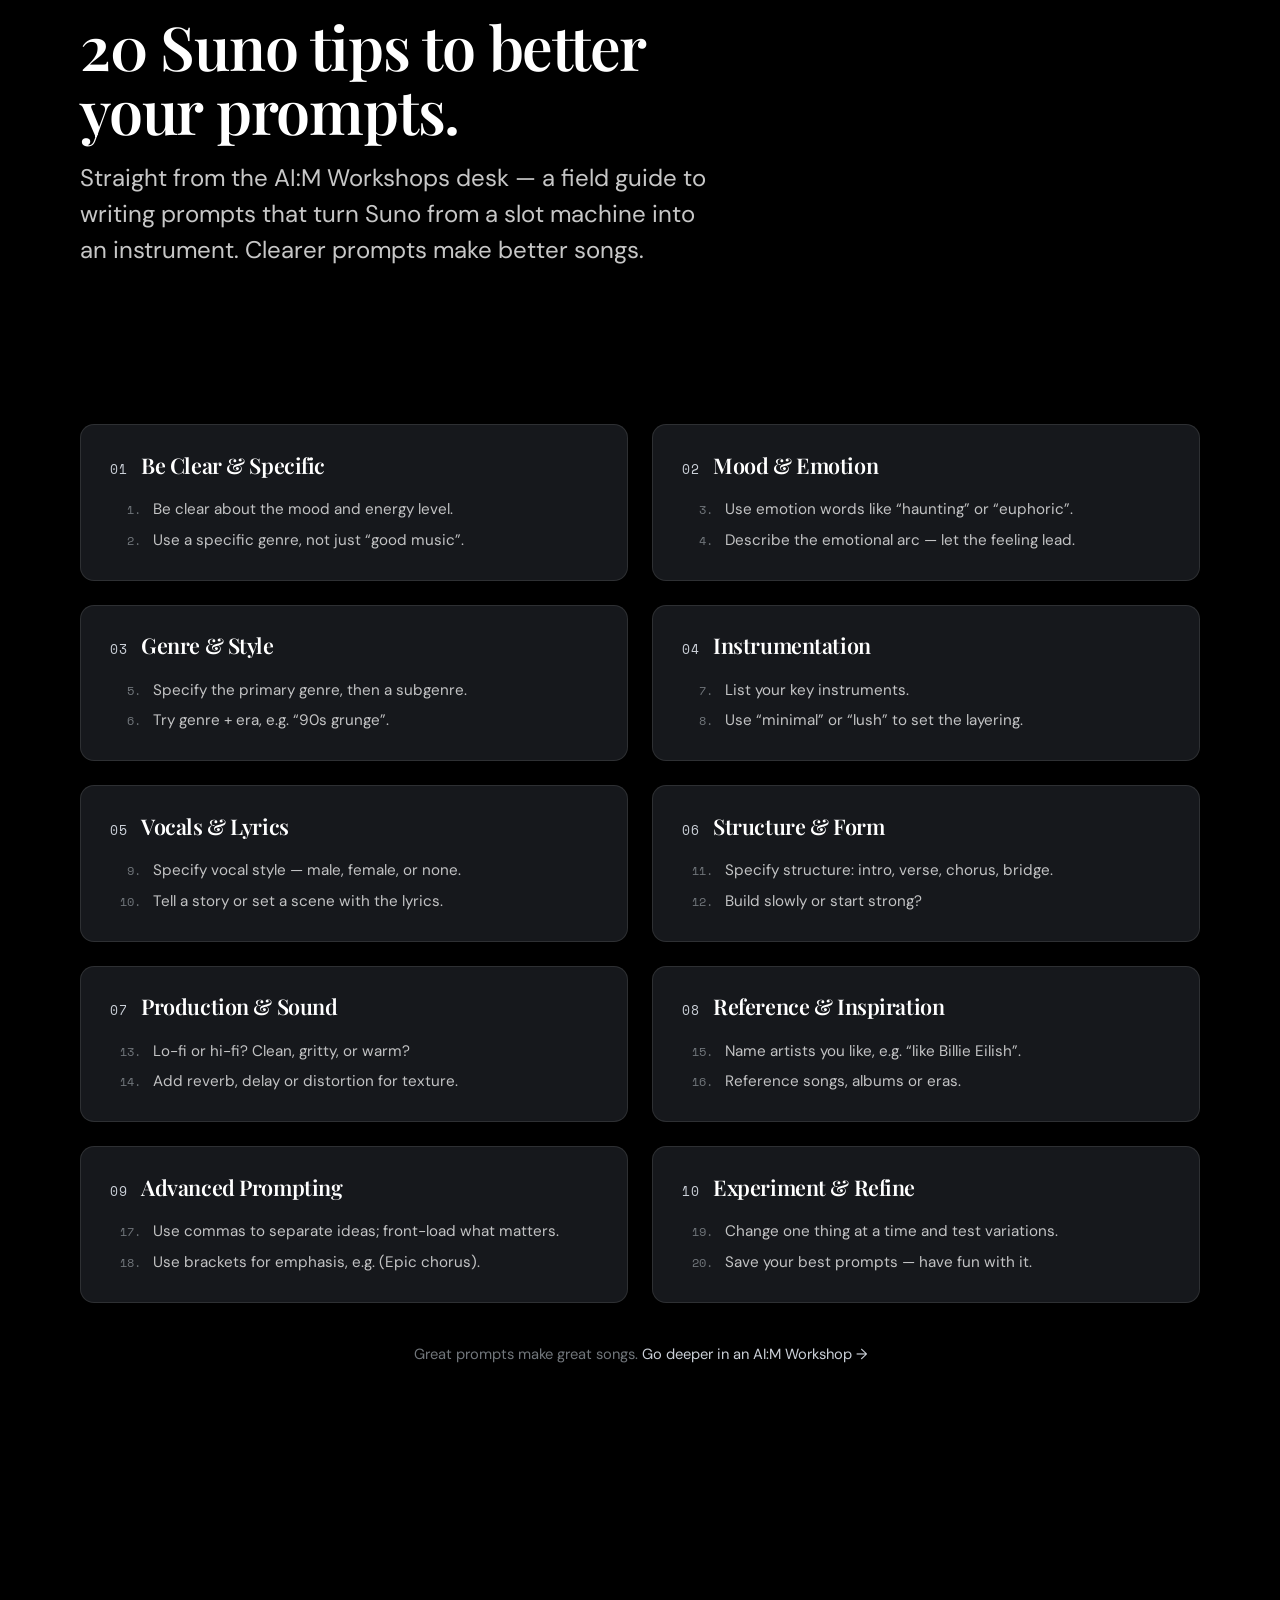
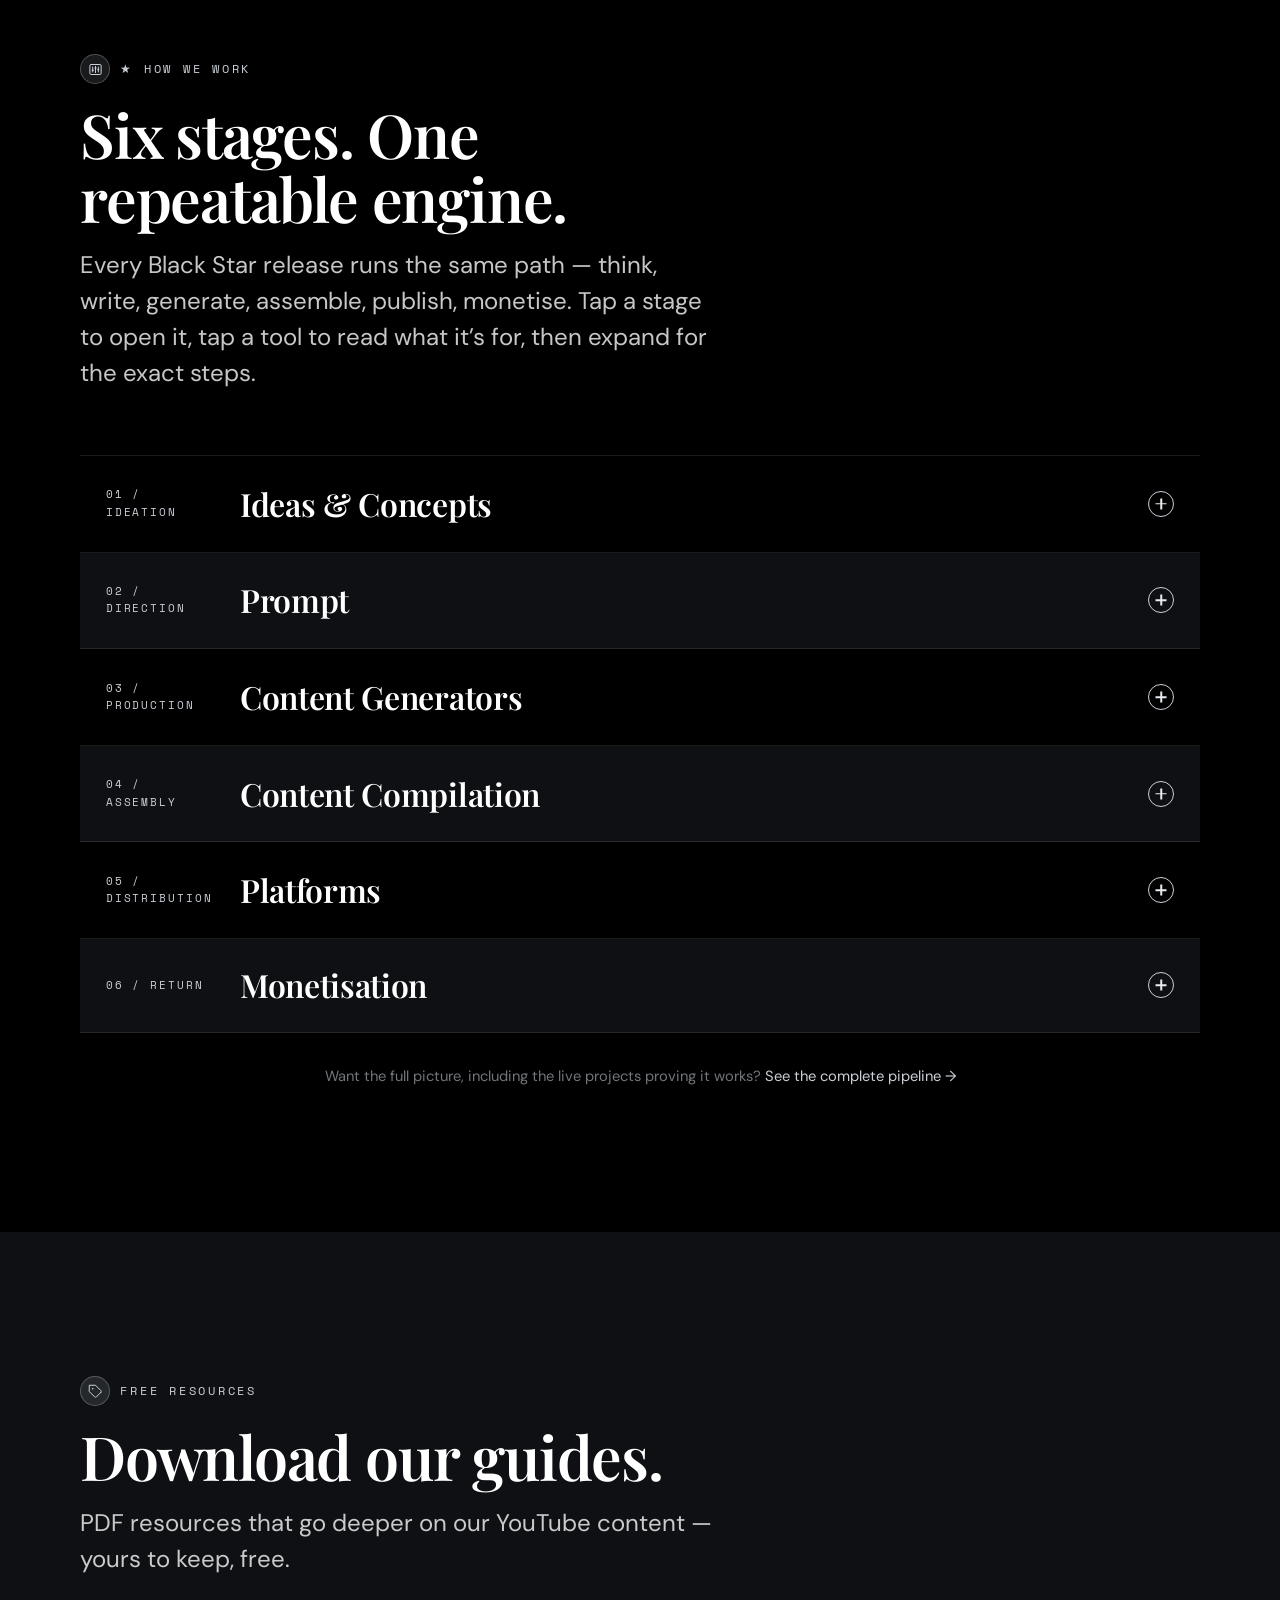
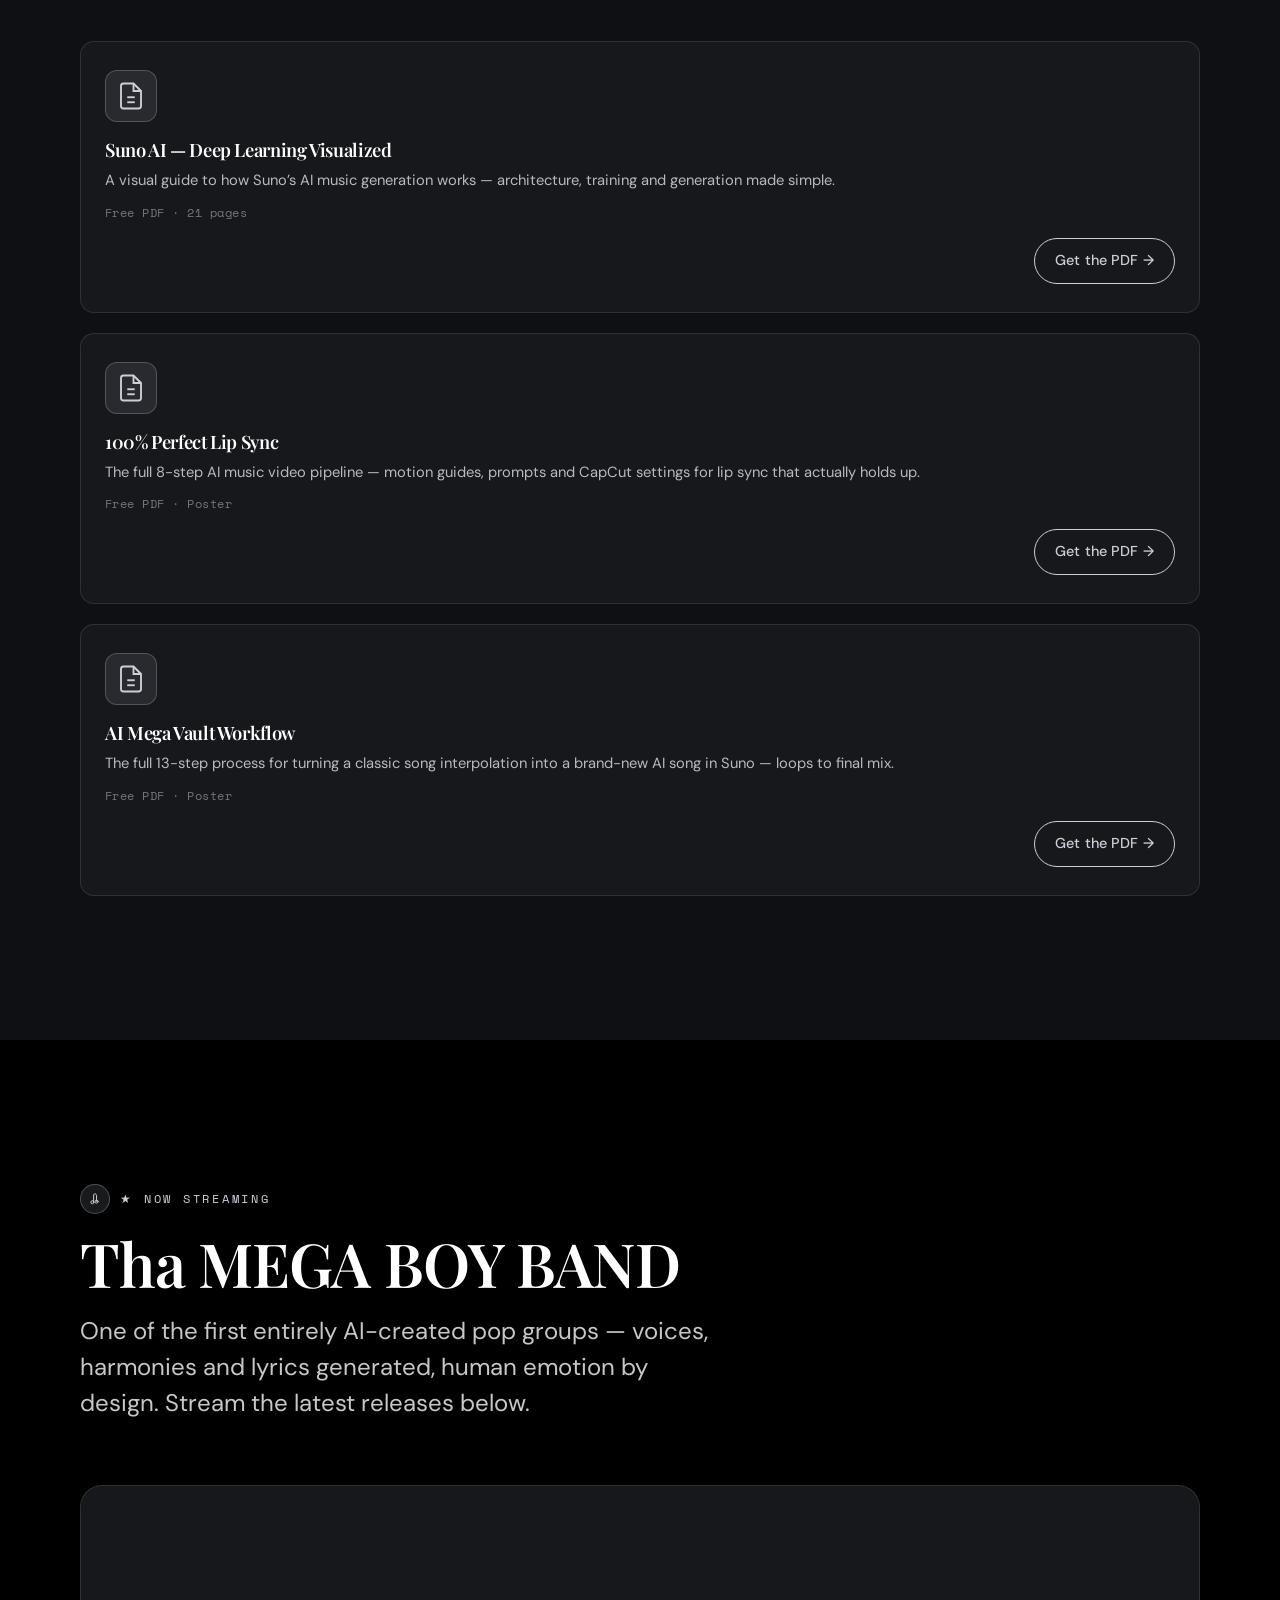
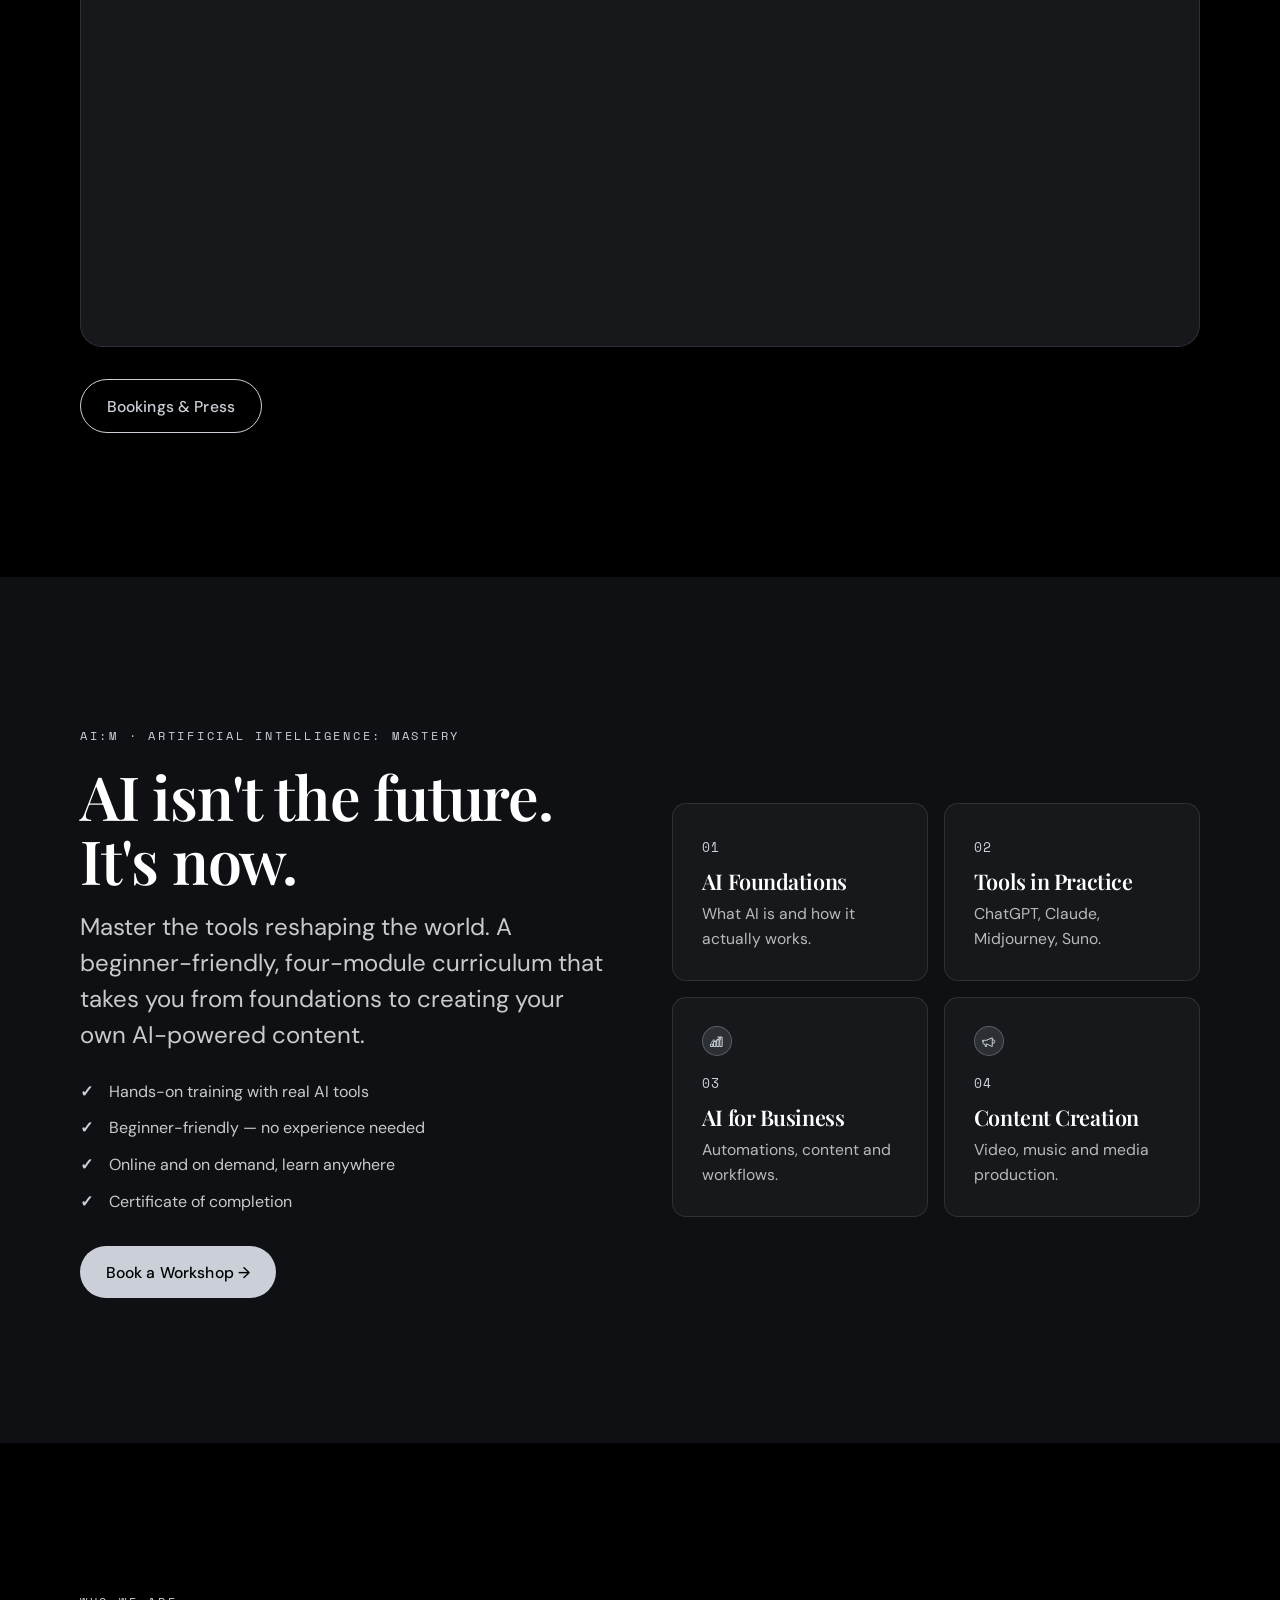
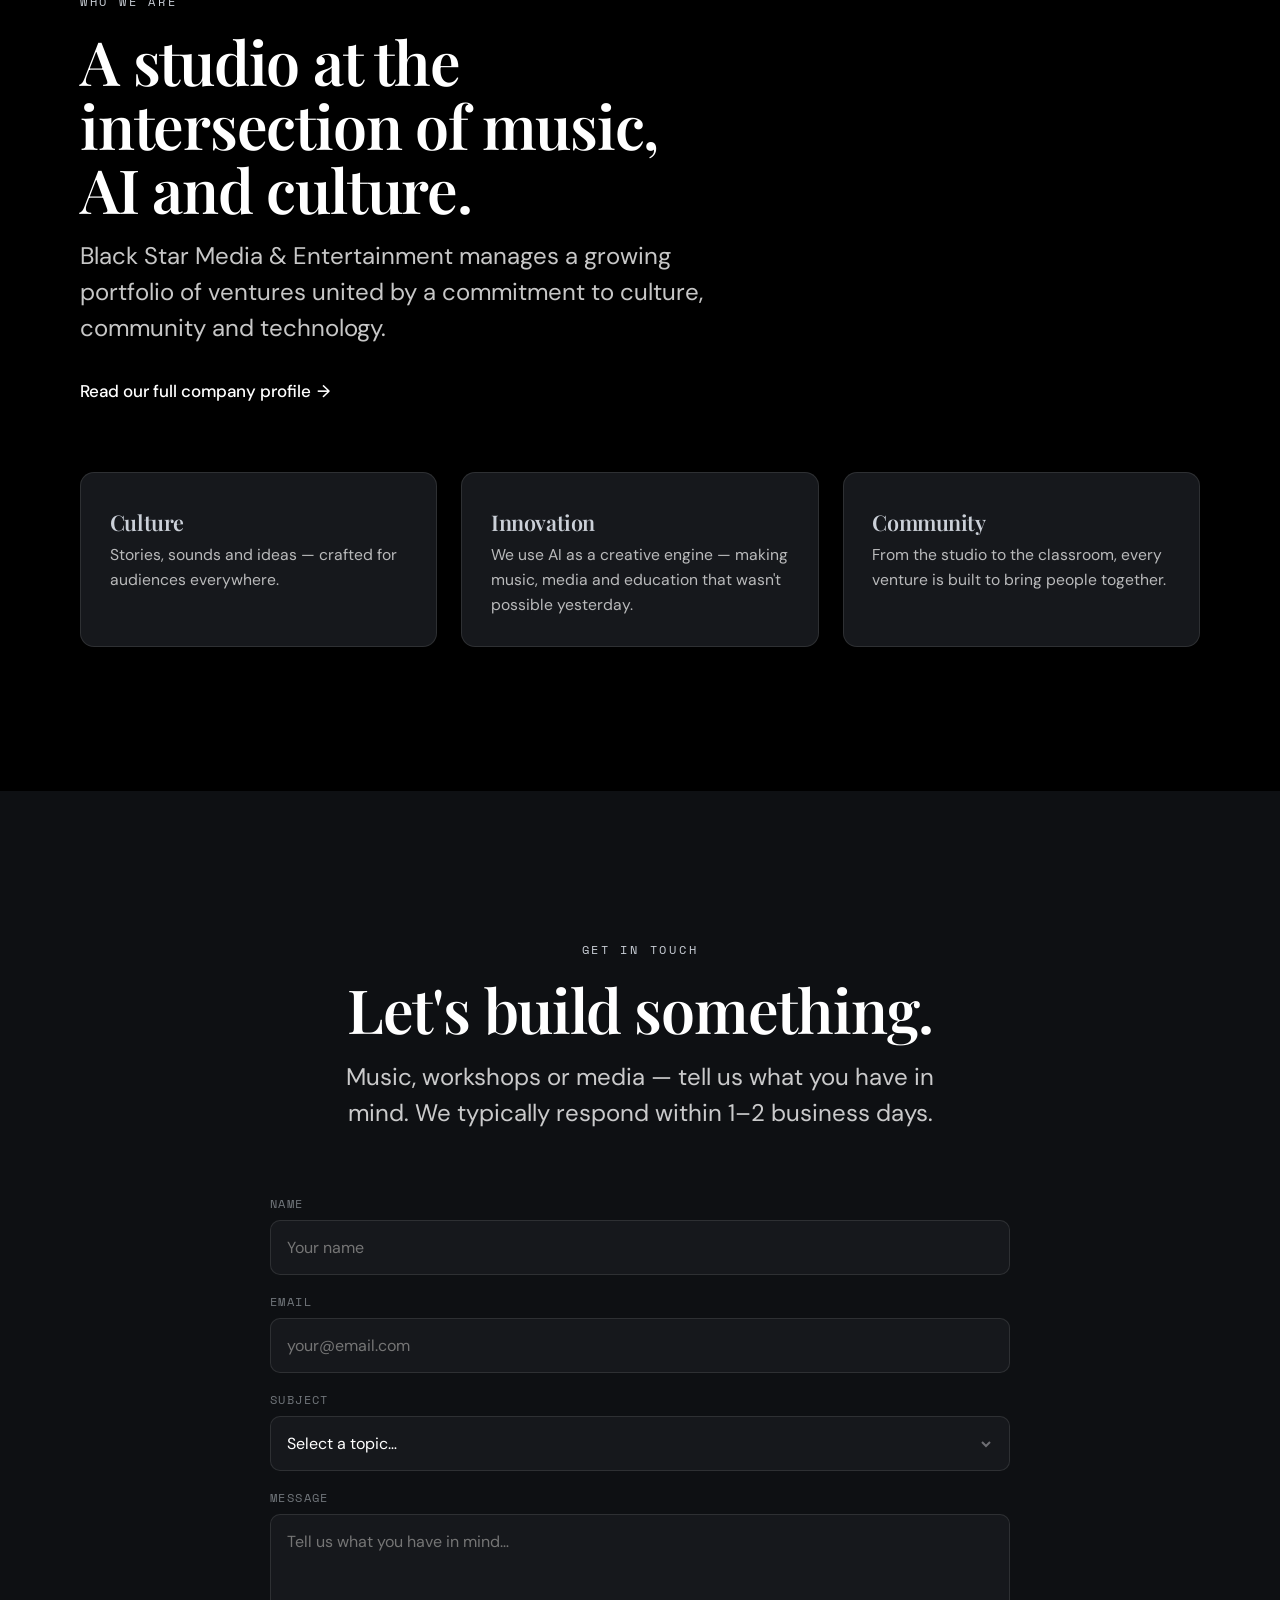
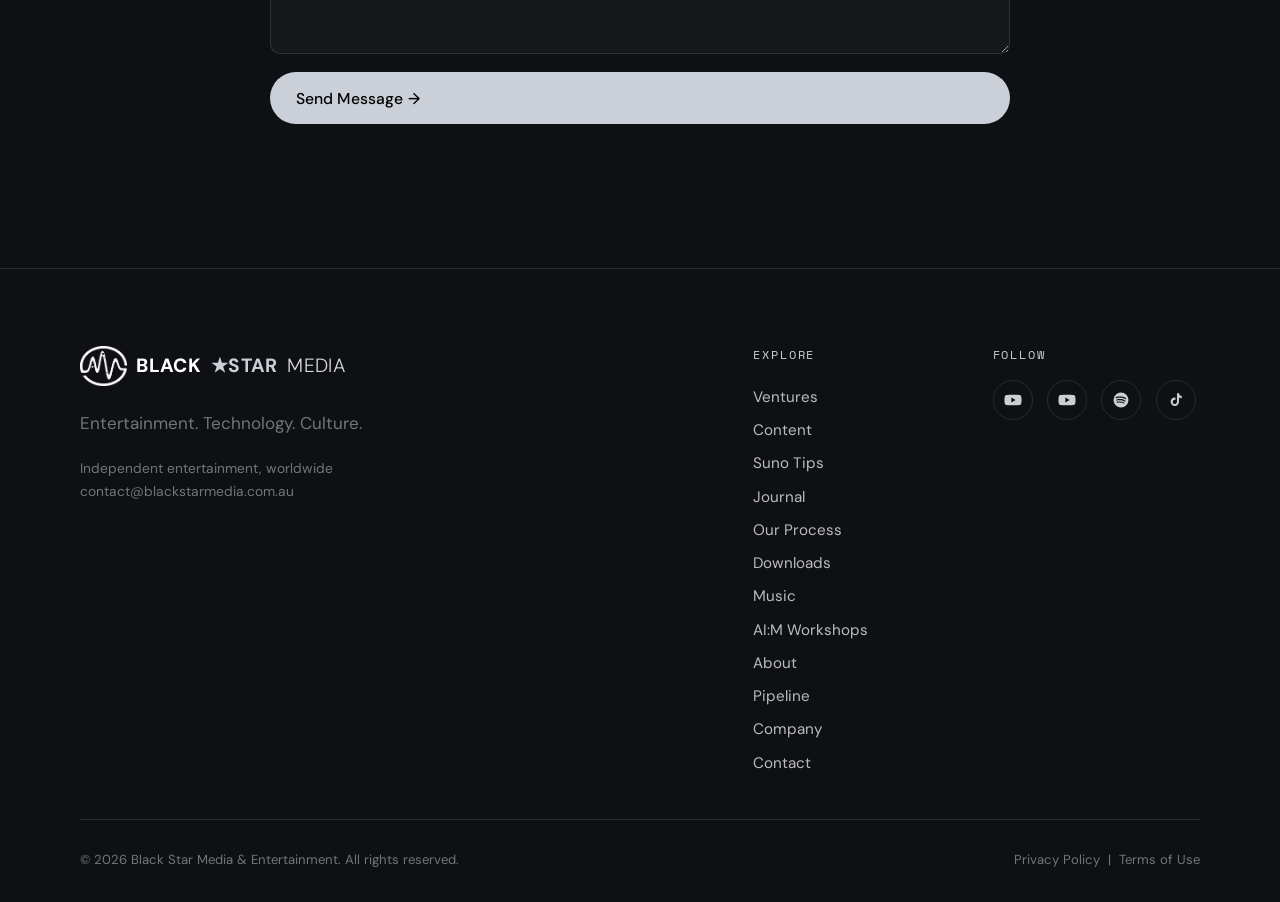
==== commit fb6375e9: "Update latest YouTube uploads AiMegaVault's stored video was 8 days stale; refreshed via the channel" ====
--- a/index.html
+++ b/index.html
@@ -203,9 +203,9 @@
             </header>
 
             <!-- AI MEGA VAULT — latest upload (auto-refreshed from assets/data/latest-videos.json; values below are the static fallback). -->
-            <div class="embed-lazy" data-channel="AiMegaVault" data-yt="GgECCDI-aeM" role="button" tabindex="0"
+            <div class="embed-lazy" data-channel="AiMegaVault" data-yt="0L42u6YoiaY" role="button" tabindex="0"
                  aria-label="Play the latest AI MEGA VAULT video"
-                 style="background:linear-gradient(rgba(10,10,10,0.2),rgba(10,10,10,0.55)),url('https://i.ytimg.com/vi/GgECCDI-aeM/hqdefault.jpg') center/cover;">
+                 style="background:linear-gradient(rgba(10,10,10,0.2),rgba(10,10,10,0.55)),url('https://i.ytimg.com/vi/0L42u6YoiaY/hqdefault.jpg') center/cover;">
               <span class="embed-lazy__chip">Latest upload</span>
               <span class="embed-lazy__chip embed-lazy__chip--right">AI · Education</span>
               <span class="embed-lazy__play" aria-hidden="true">
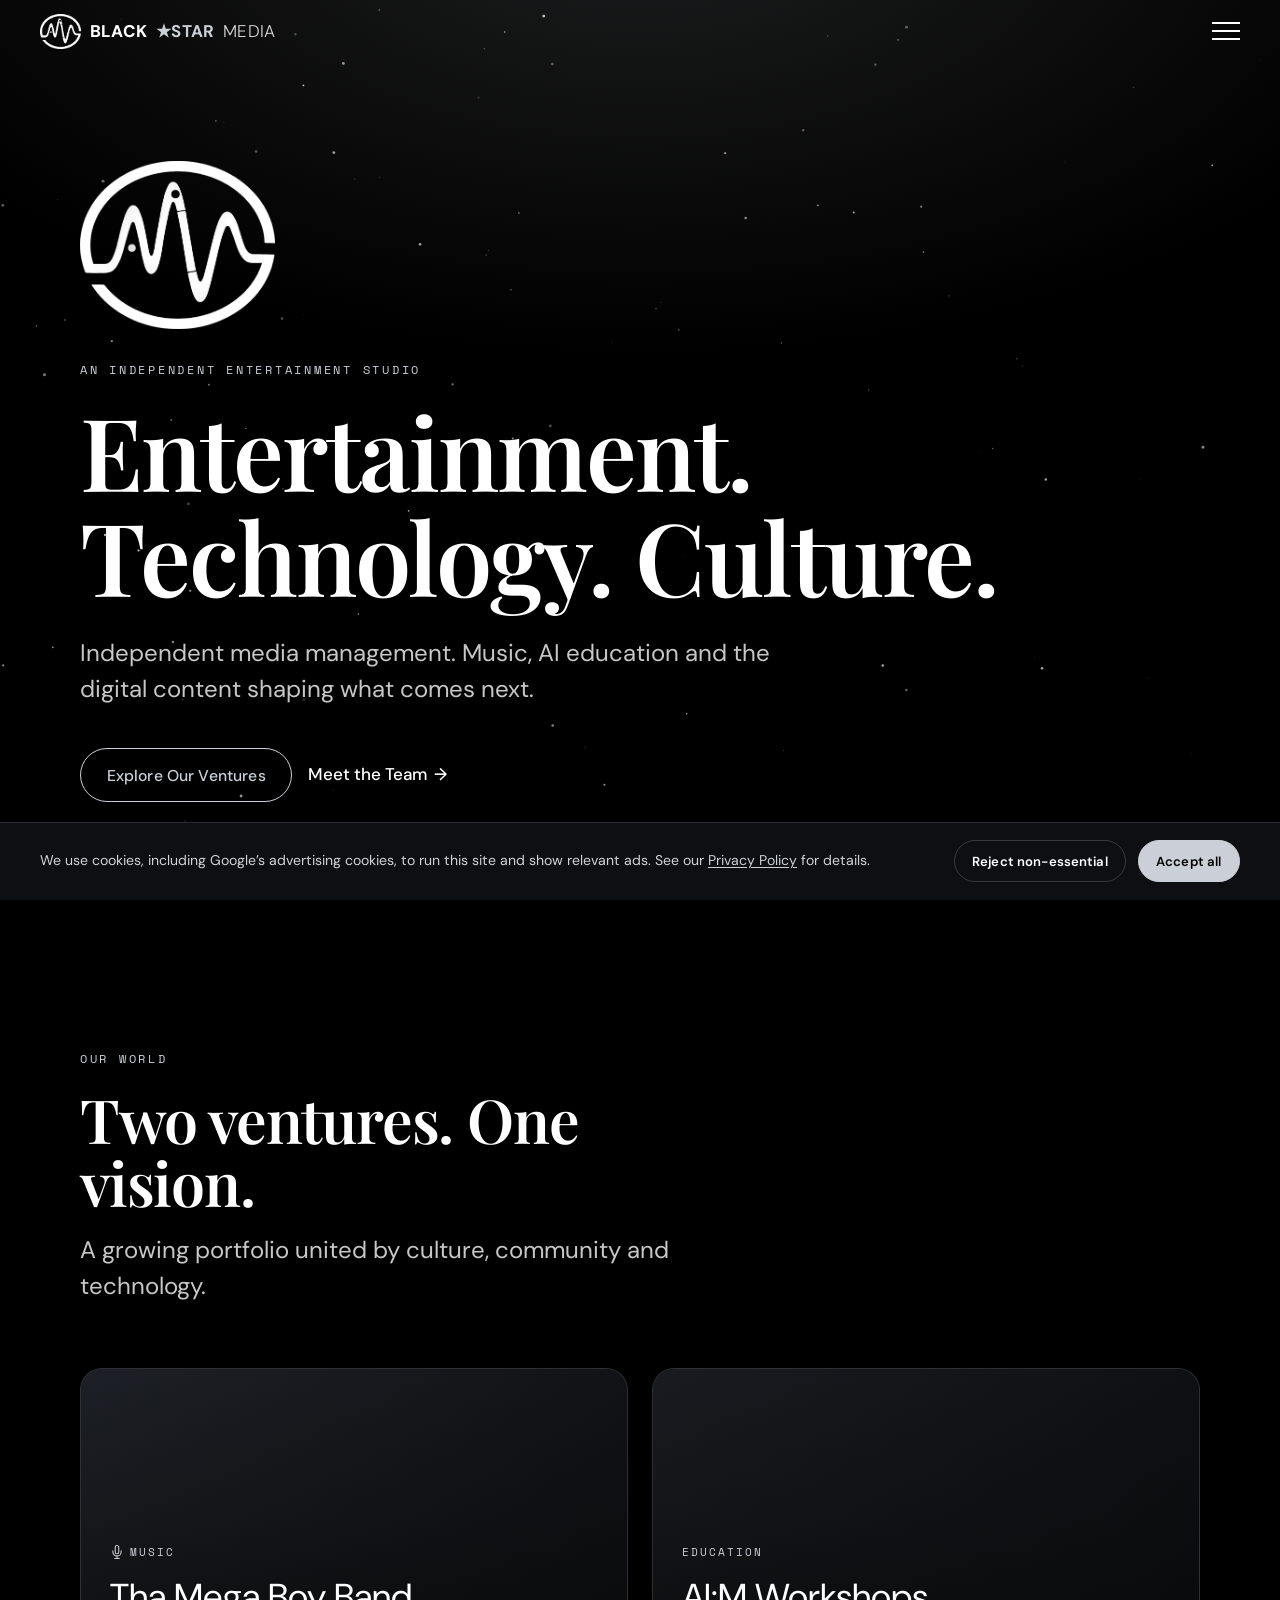
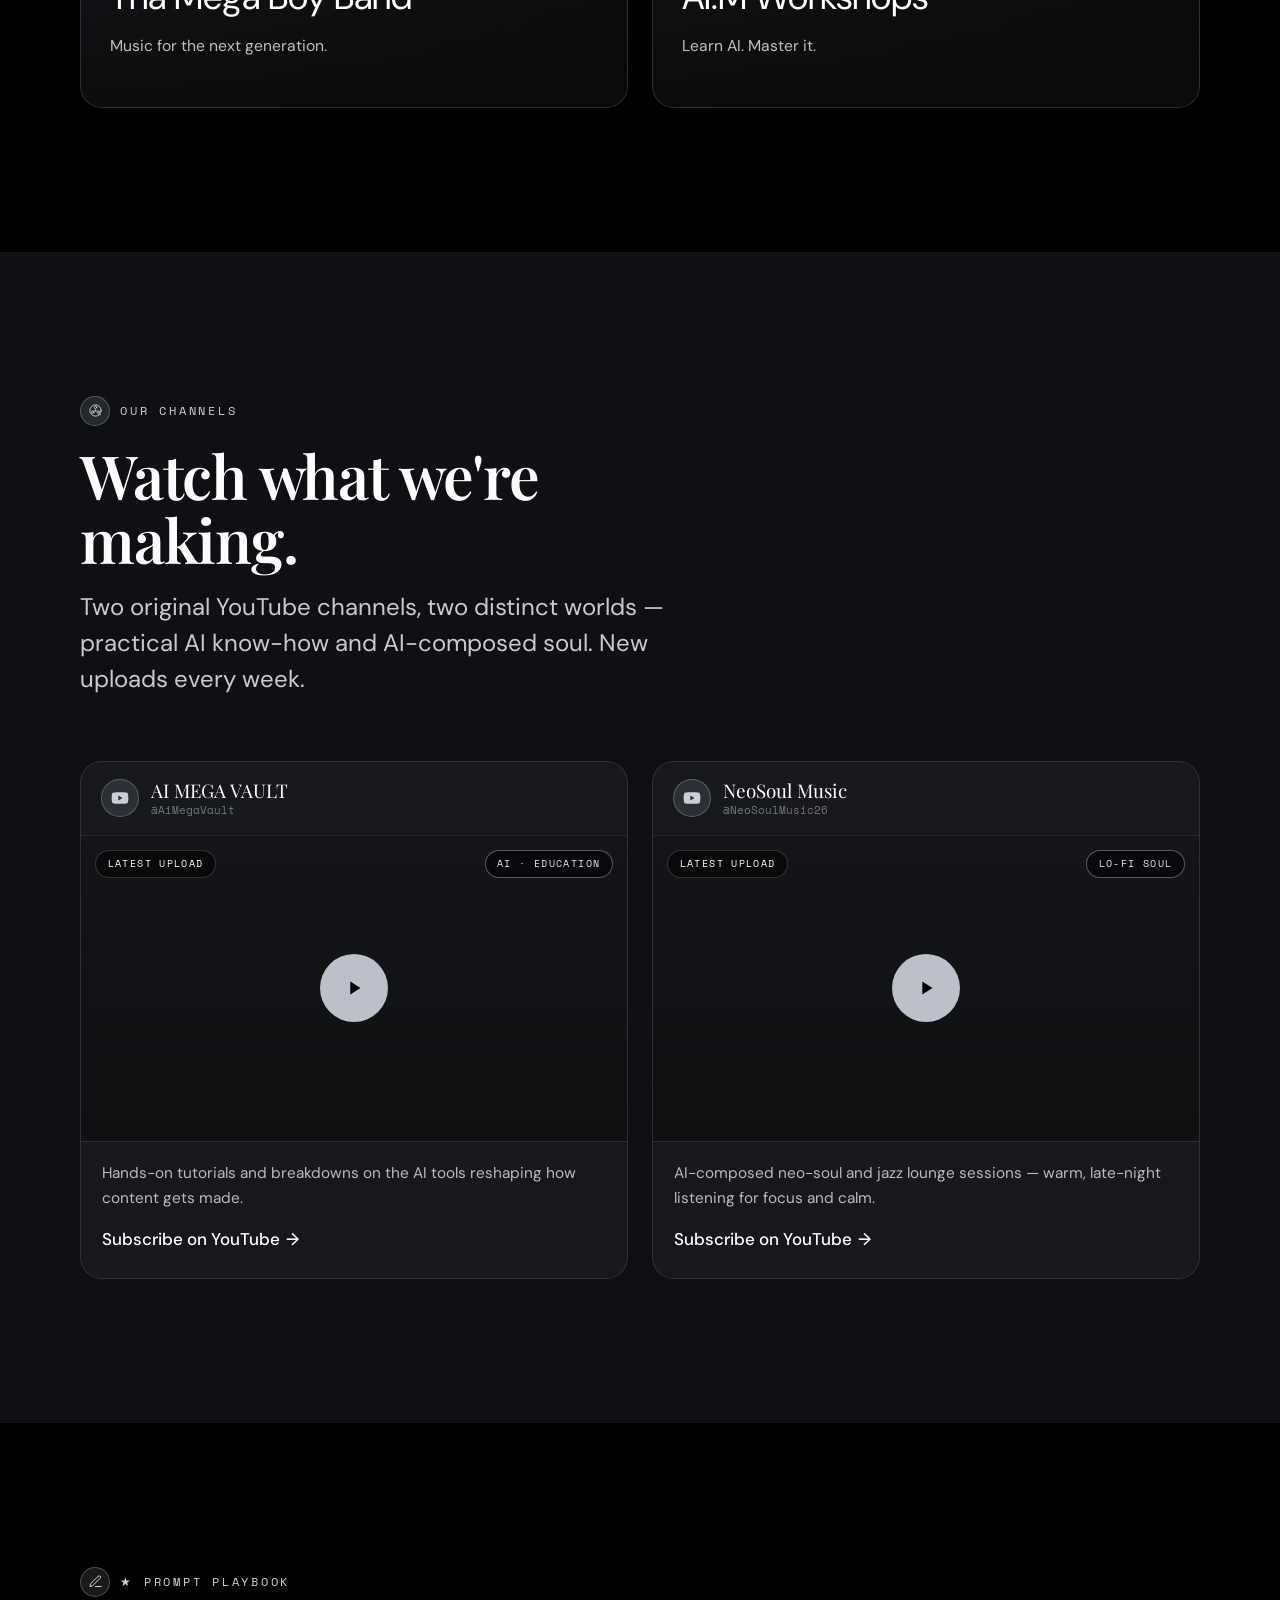
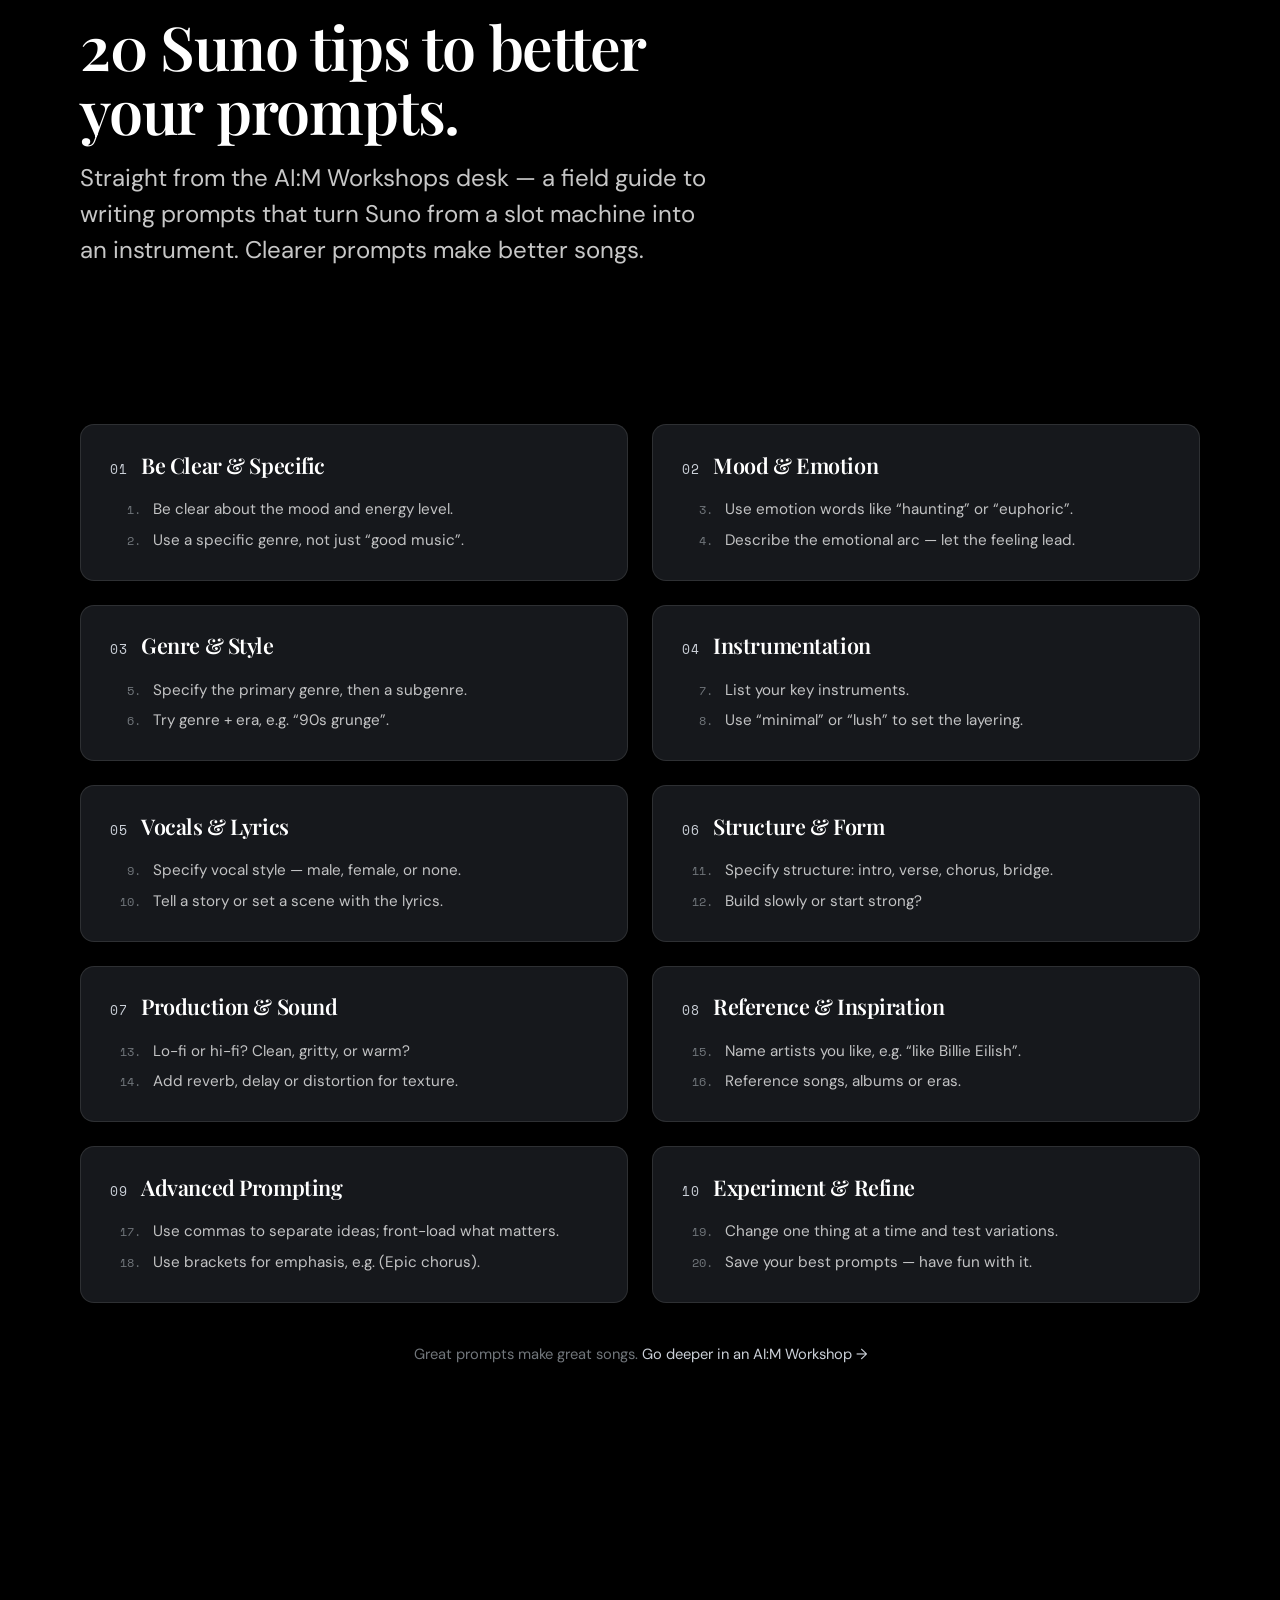
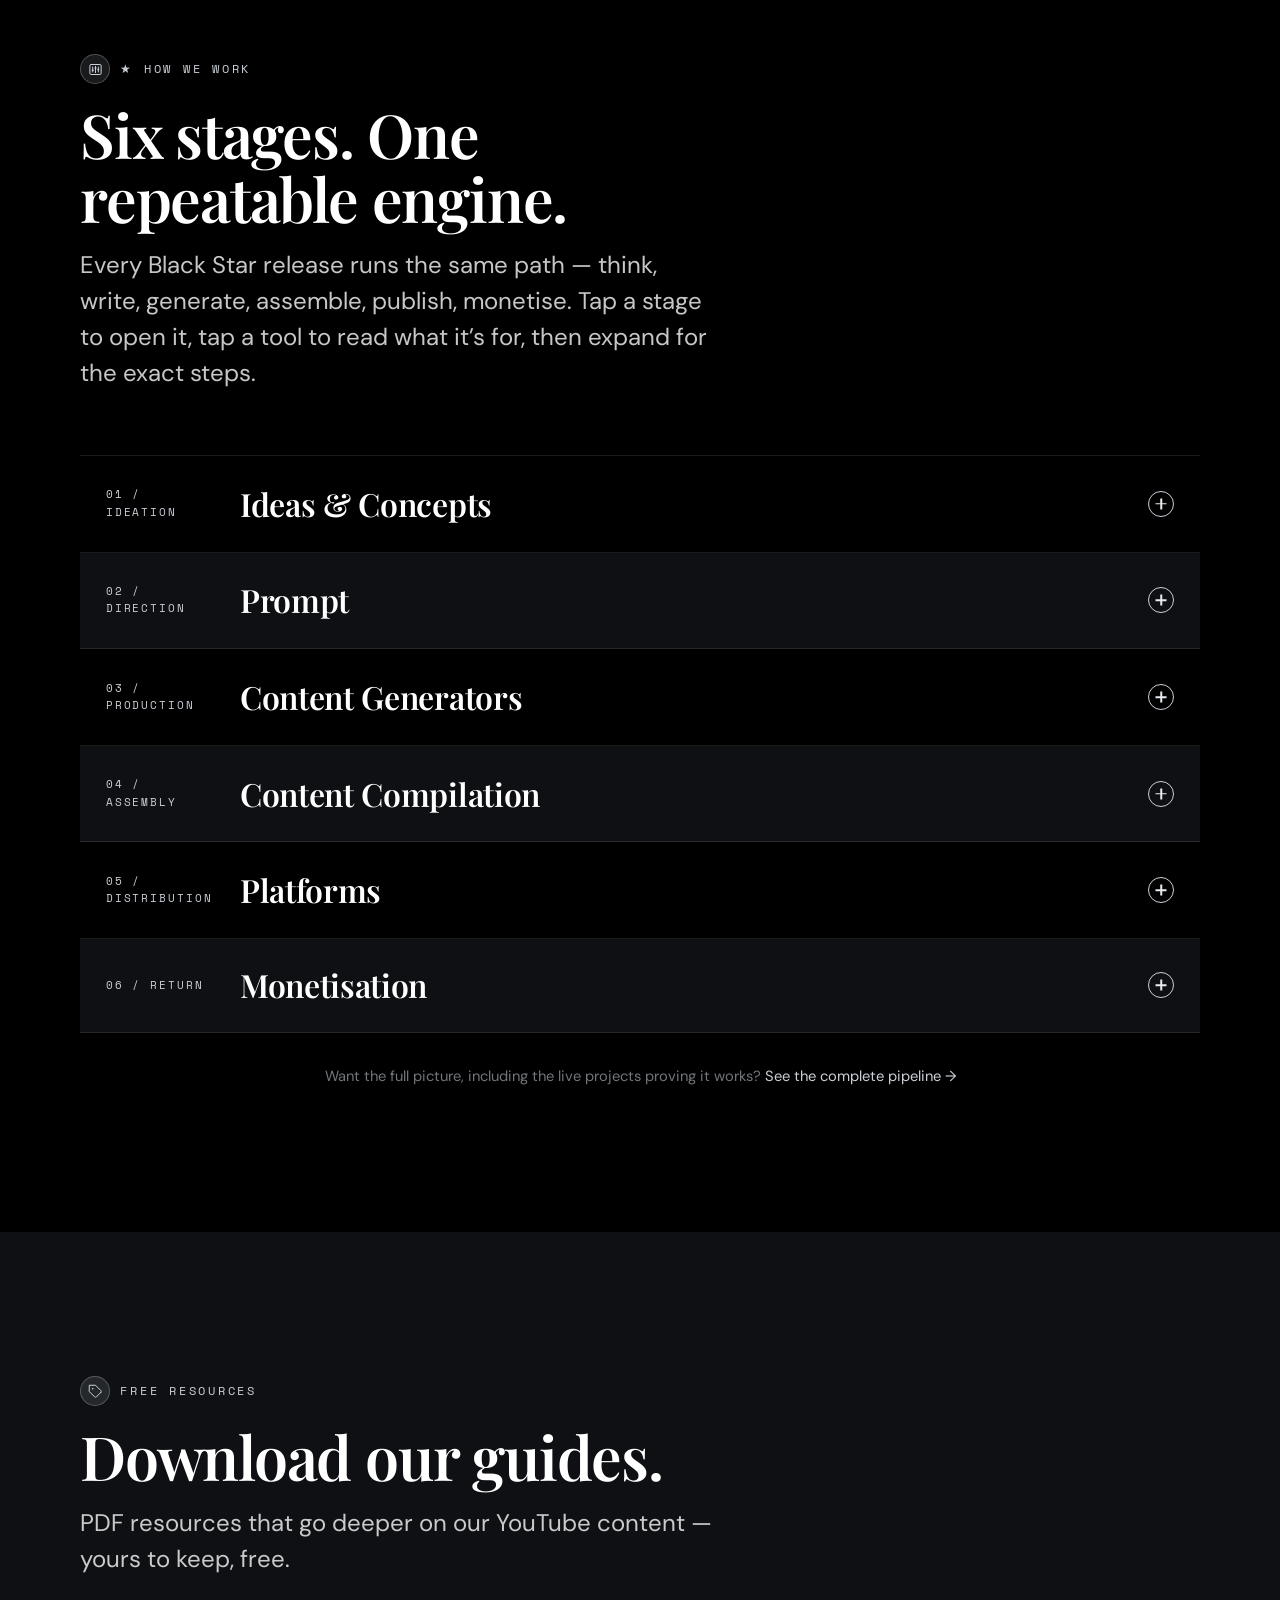
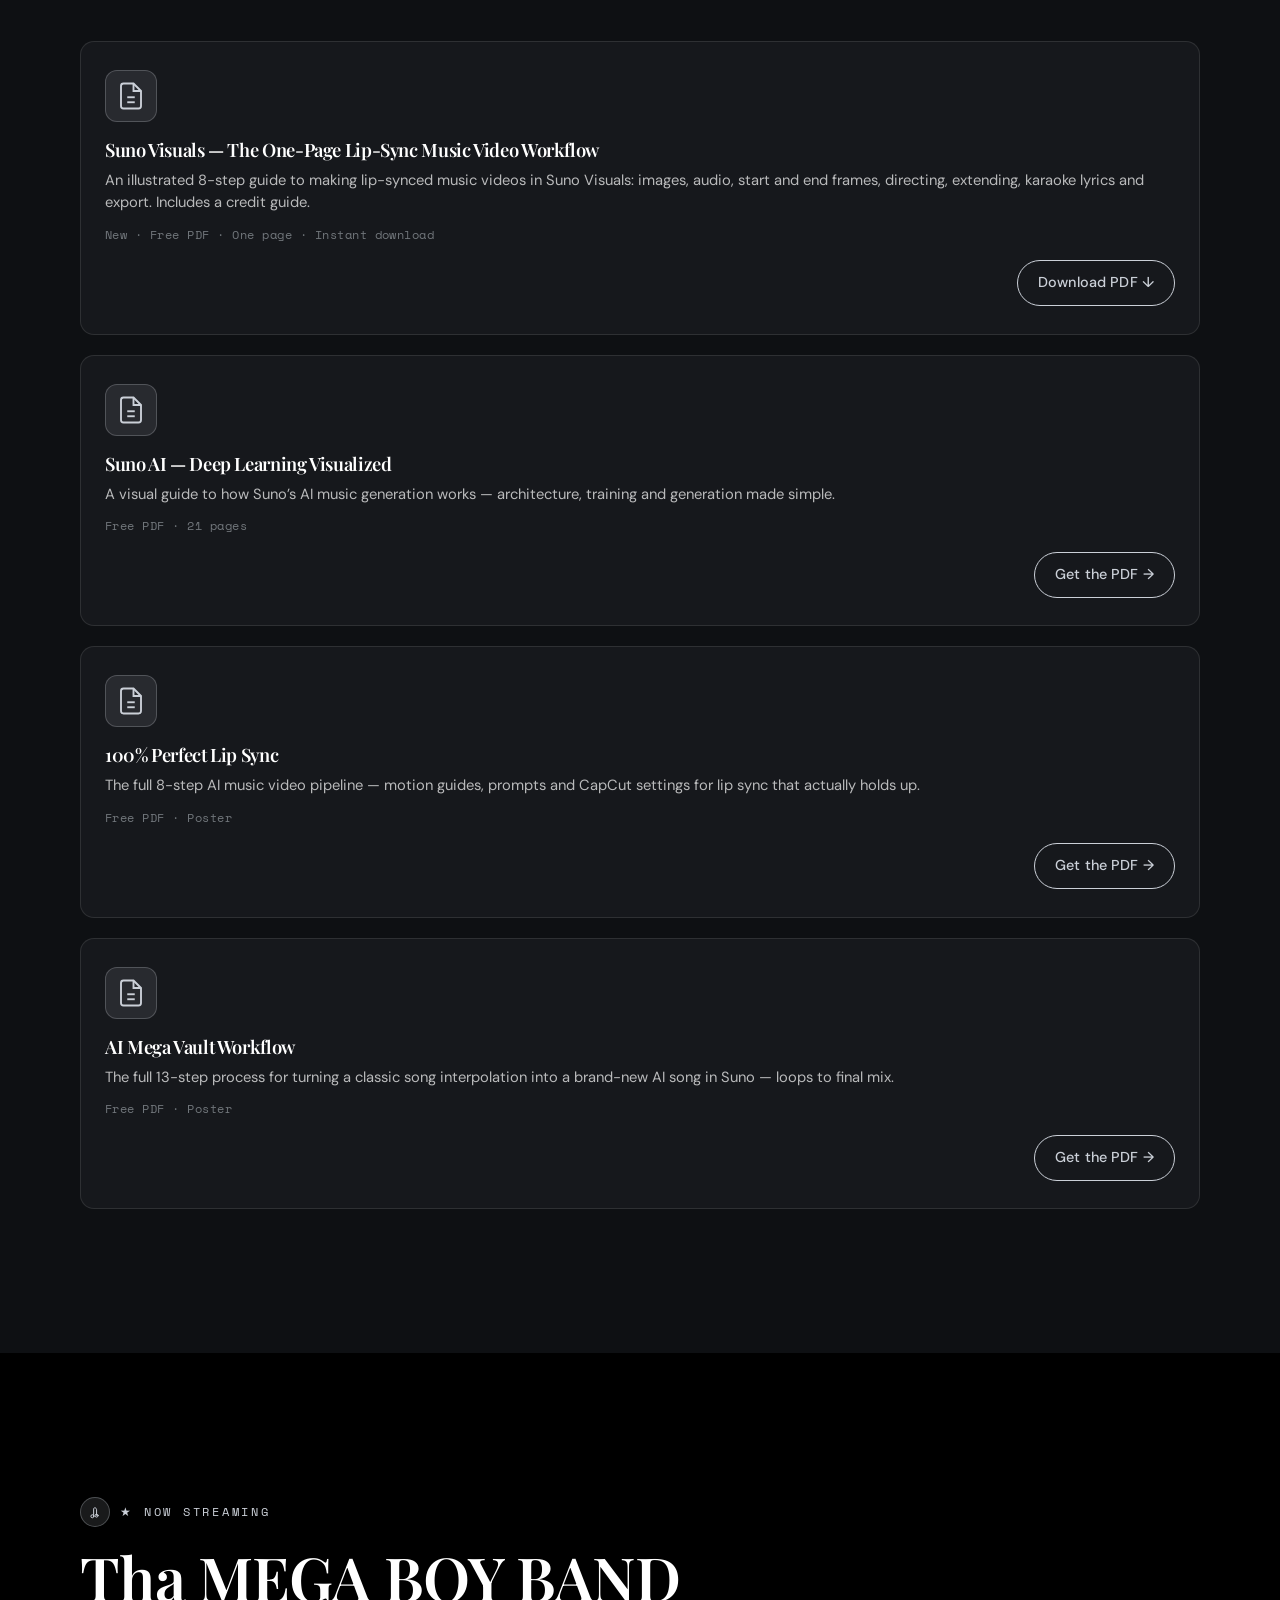
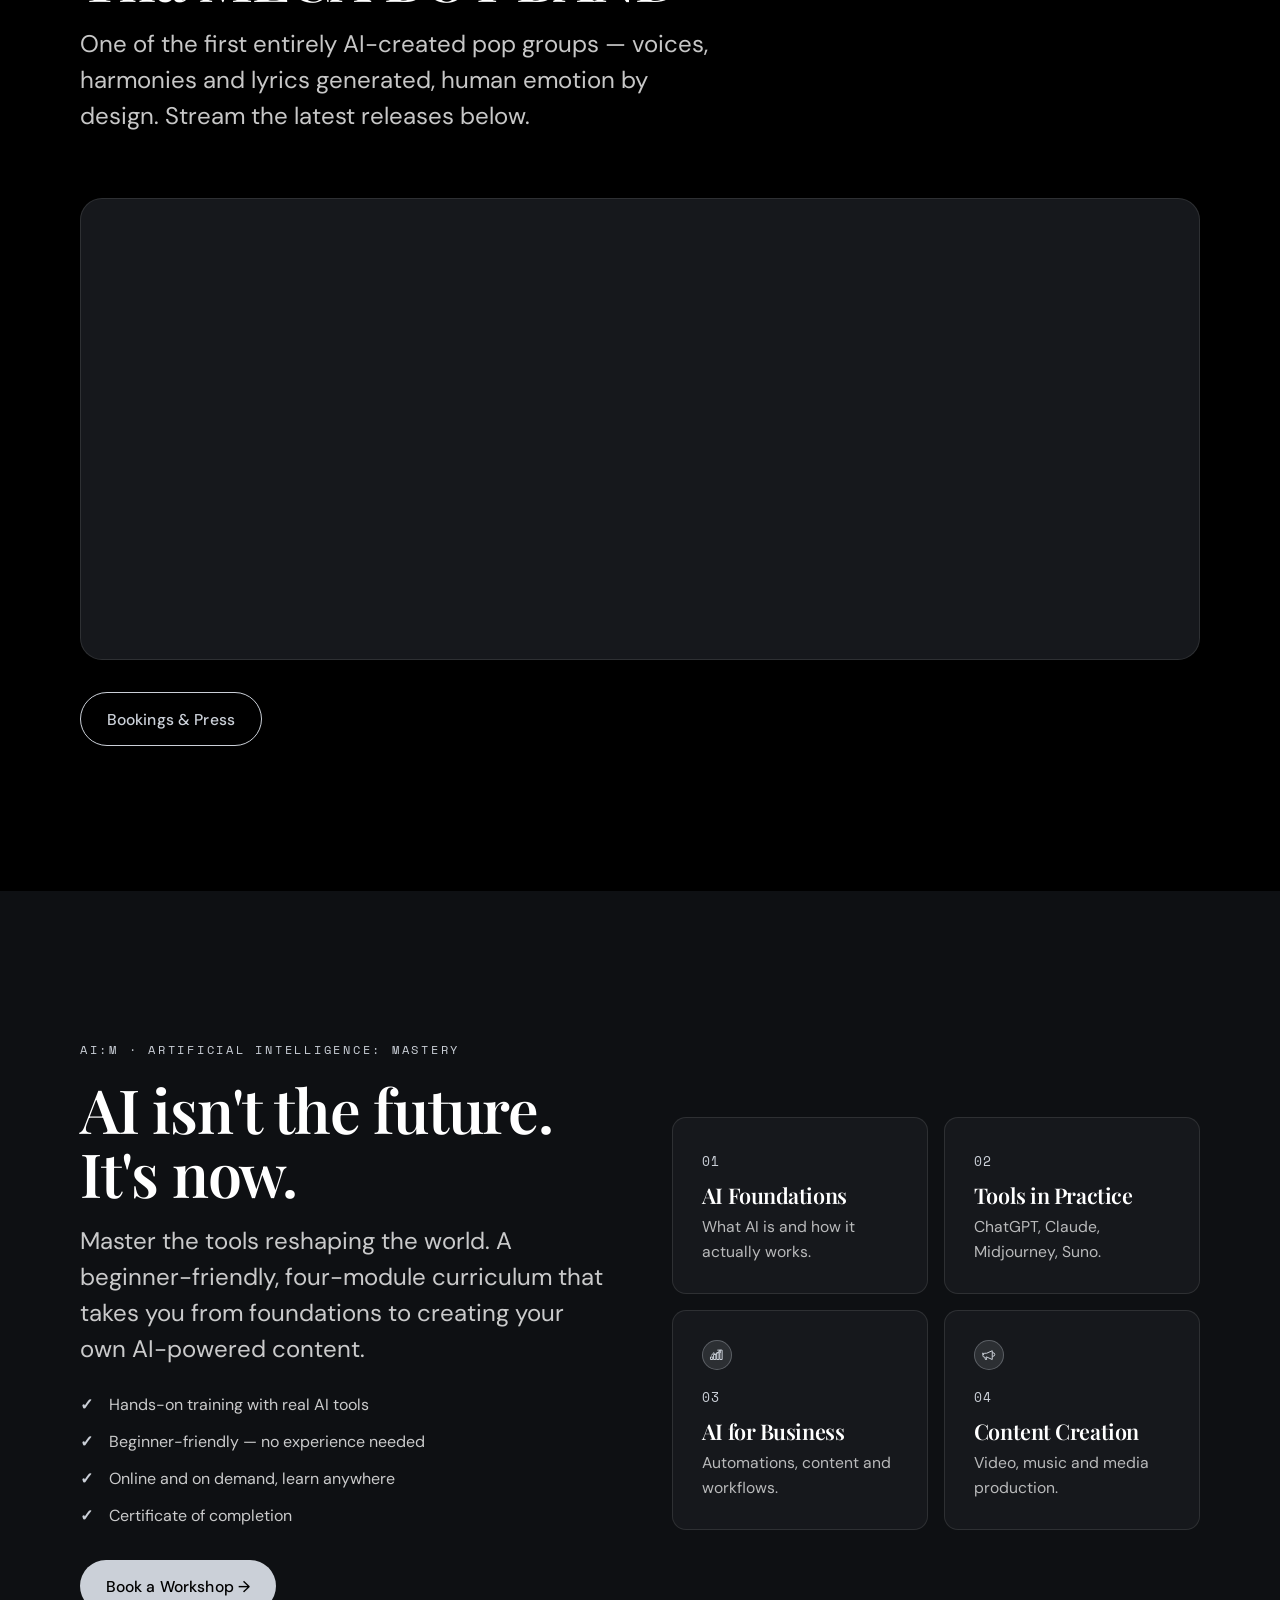
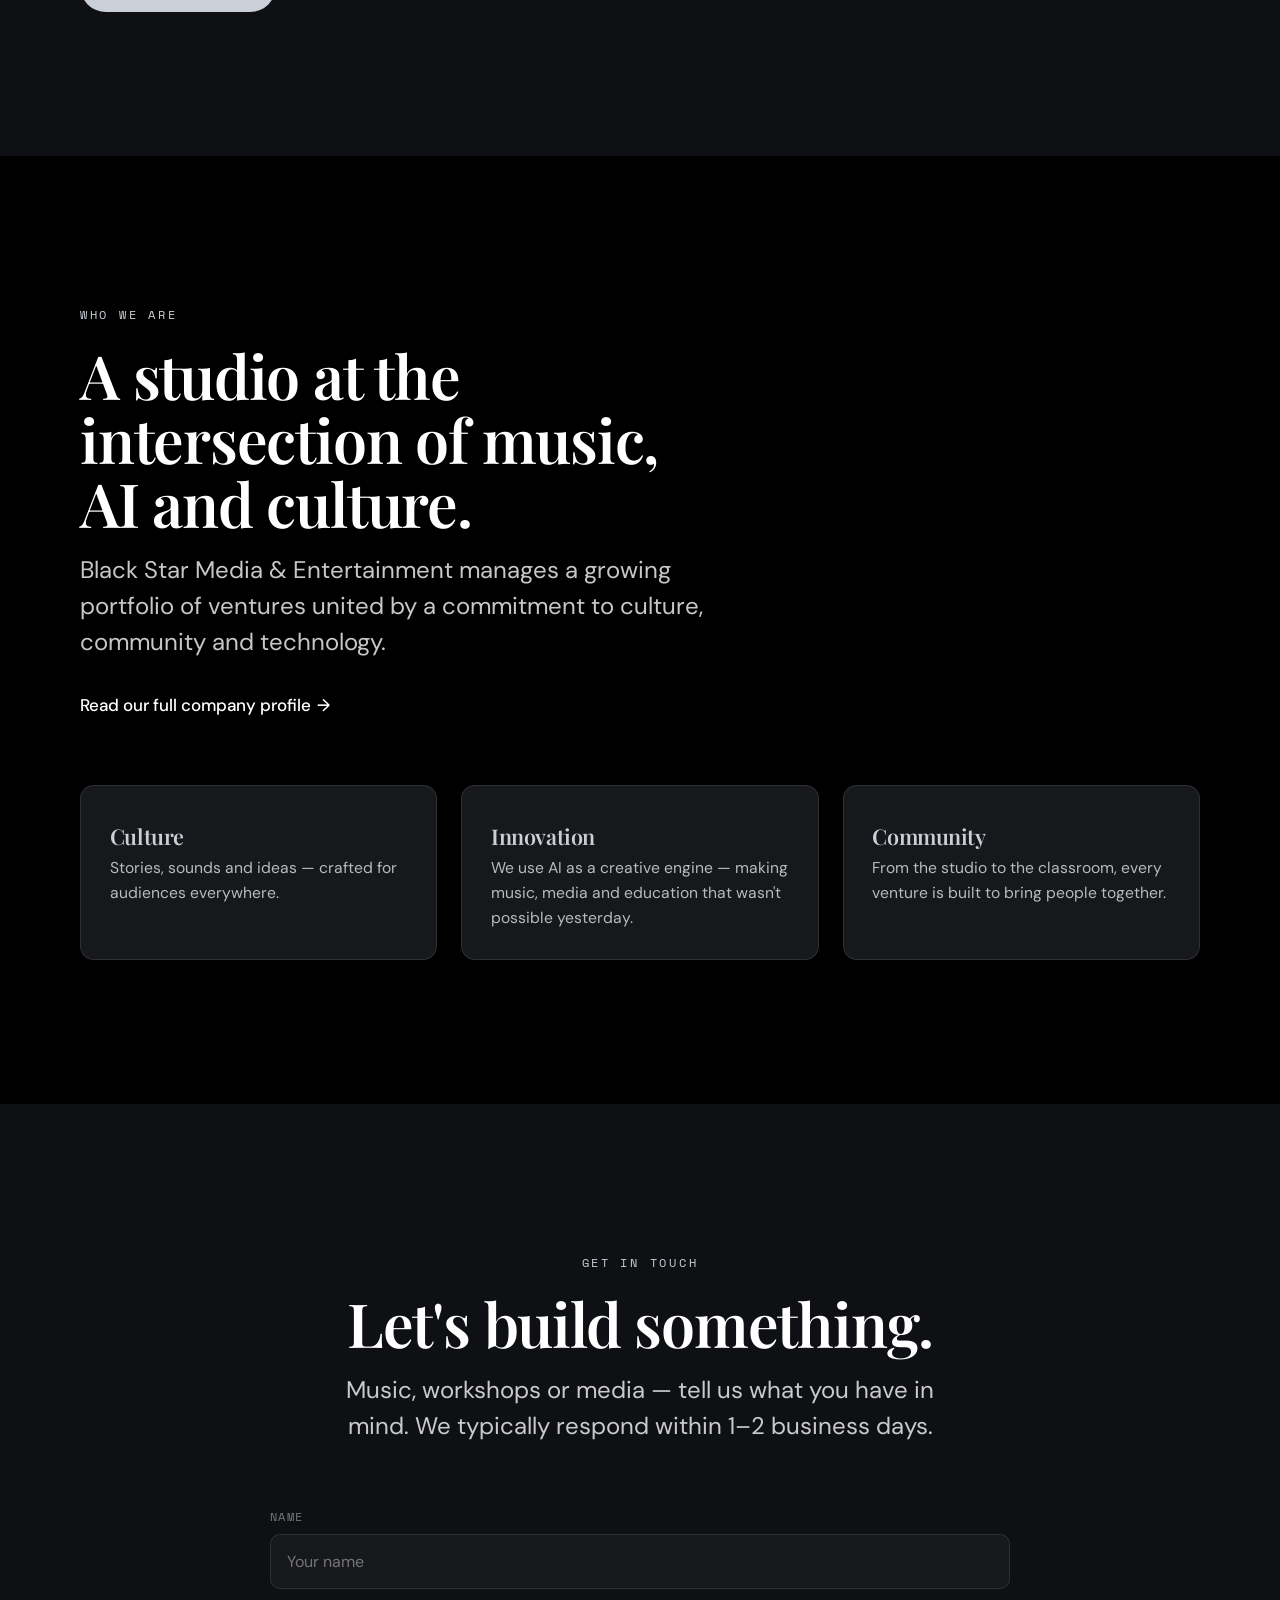
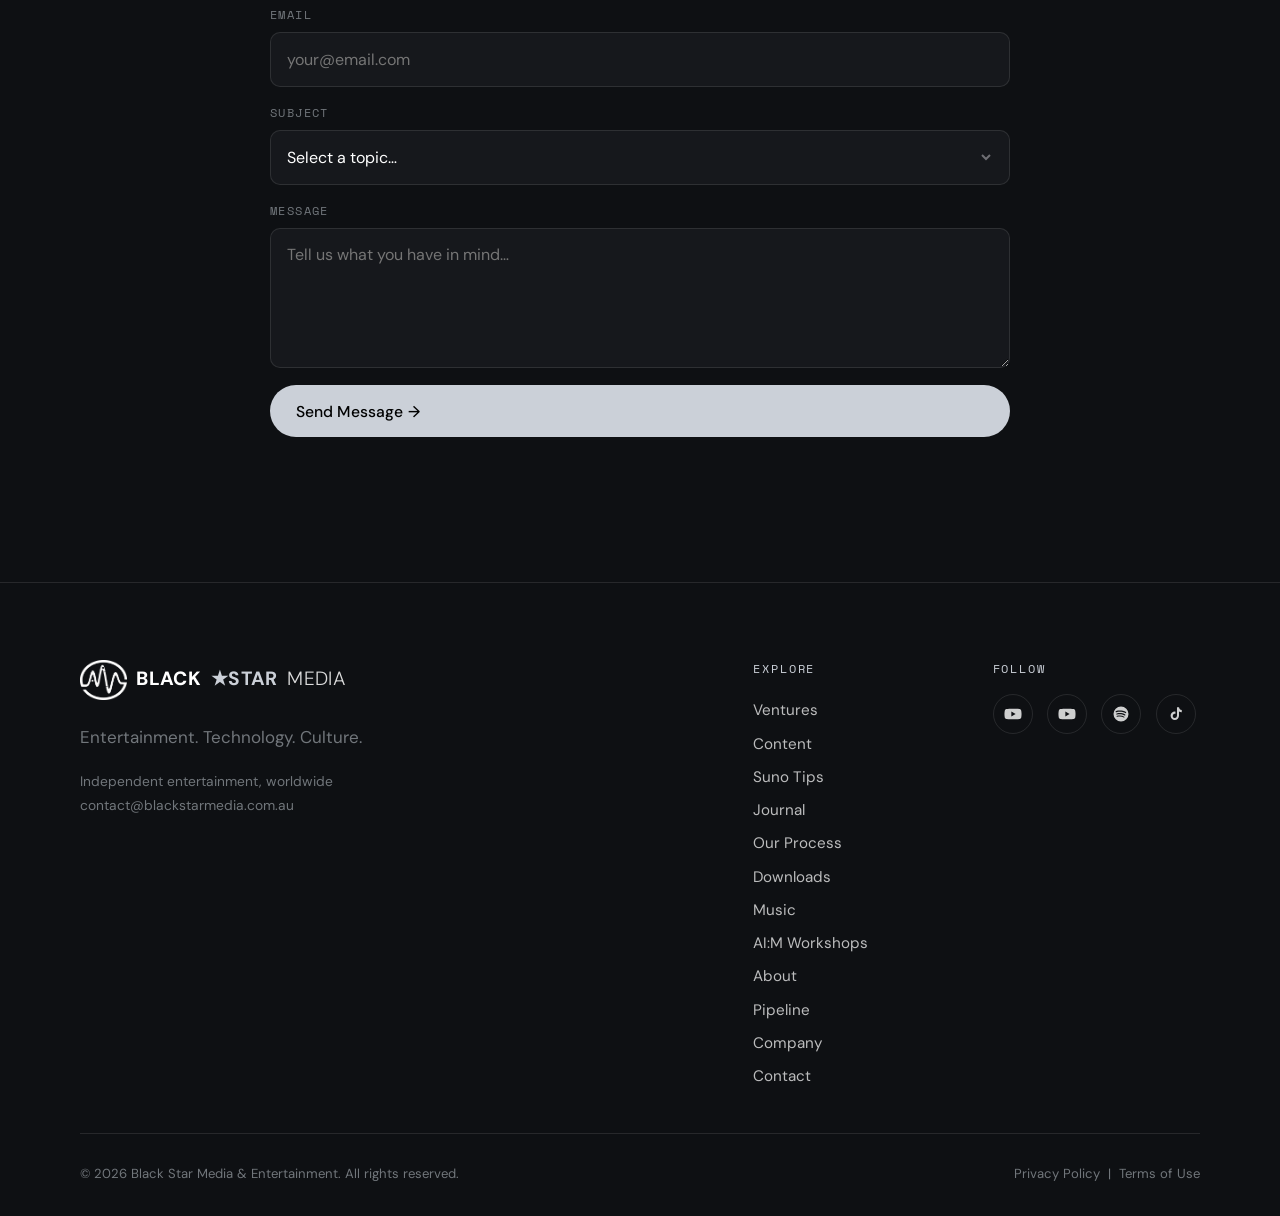
==== commit cf849e15: "Add Suno Visuals one-page lip-sync workflow PDF as a direct download Adds the illustrated AI Mega Va" ====
--- a/index.html
+++ b/index.html
@@ -636,8 +636,30 @@
           <p class="section-sub lead">PDF resources that go deeper on our YouTube content — yours to keep, free.</p>
         </div>
 
+        <!-- Featured standalone resource — direct download (no email gate) -->
+        <div style="margin-top:2.5rem;" class="reveal">
+          <a class="dl-card" href="assets/pdf/suno-visuals-lip-sync-workflow.pdf" download="Suno-Visuals-Lip-Sync-Workflow-AI-Mega-Vault.pdf" type="application/pdf" style="text-decoration:none;display:flex;">
+            <div class="dl-card__icon" aria-hidden="true">
+              <svg width="30" height="30" viewBox="0 0 24 24" fill="none" stroke="currentColor" stroke-width="1.5">
+                <path d="M14 2H6a2 2 0 0 0-2 2v16a2 2 0 0 0 2 2h12a2 2 0 0 0 2-2V8z"/>
+                <polyline points="14 2 14 8 20 8"/>
+                <line x1="9" y1="13" x2="15" y2="13"/>
+                <line x1="9" y1="17" x2="15" y2="17"/>
+              </svg>
+            </div>
+            <div class="dl-card__body">
+              <h3 class="dl-card__title">Suno Visuals — The One-Page Lip-Sync Music Video Workflow</h3>
+              <p class="dl-card__desc">An illustrated 8-step guide to making lip-synced music videos in Suno Visuals: images, audio, start and end frames, directing, extending, karaoke lyrics and export. Includes a credit guide.</p>
+              <p class="dl-card__meta">New &middot; Free PDF &middot; One page &middot; Instant download</p>
+            </div>
+            <span class="btn btn--gold-outline dl-card__dl" style="white-space:nowrap;align-self:flex-end;">
+              Download PDF &darr;
+            </span>
+          </a>
+        </div>
+
         <!-- Featured standalone resource -->
-        <div style="margin-top:2.5rem;" class="reveal">
+        <div style="margin-top:1.25rem;" class="reveal">
           <a class="dl-card" href="suno-poster.html" style="text-decoration:none;display:flex;">
             <div class="dl-card__icon" aria-hidden="true">
               <svg width="30" height="30" viewBox="0 0 24 24" fill="none" stroke="currentColor" stroke-width="1.5">
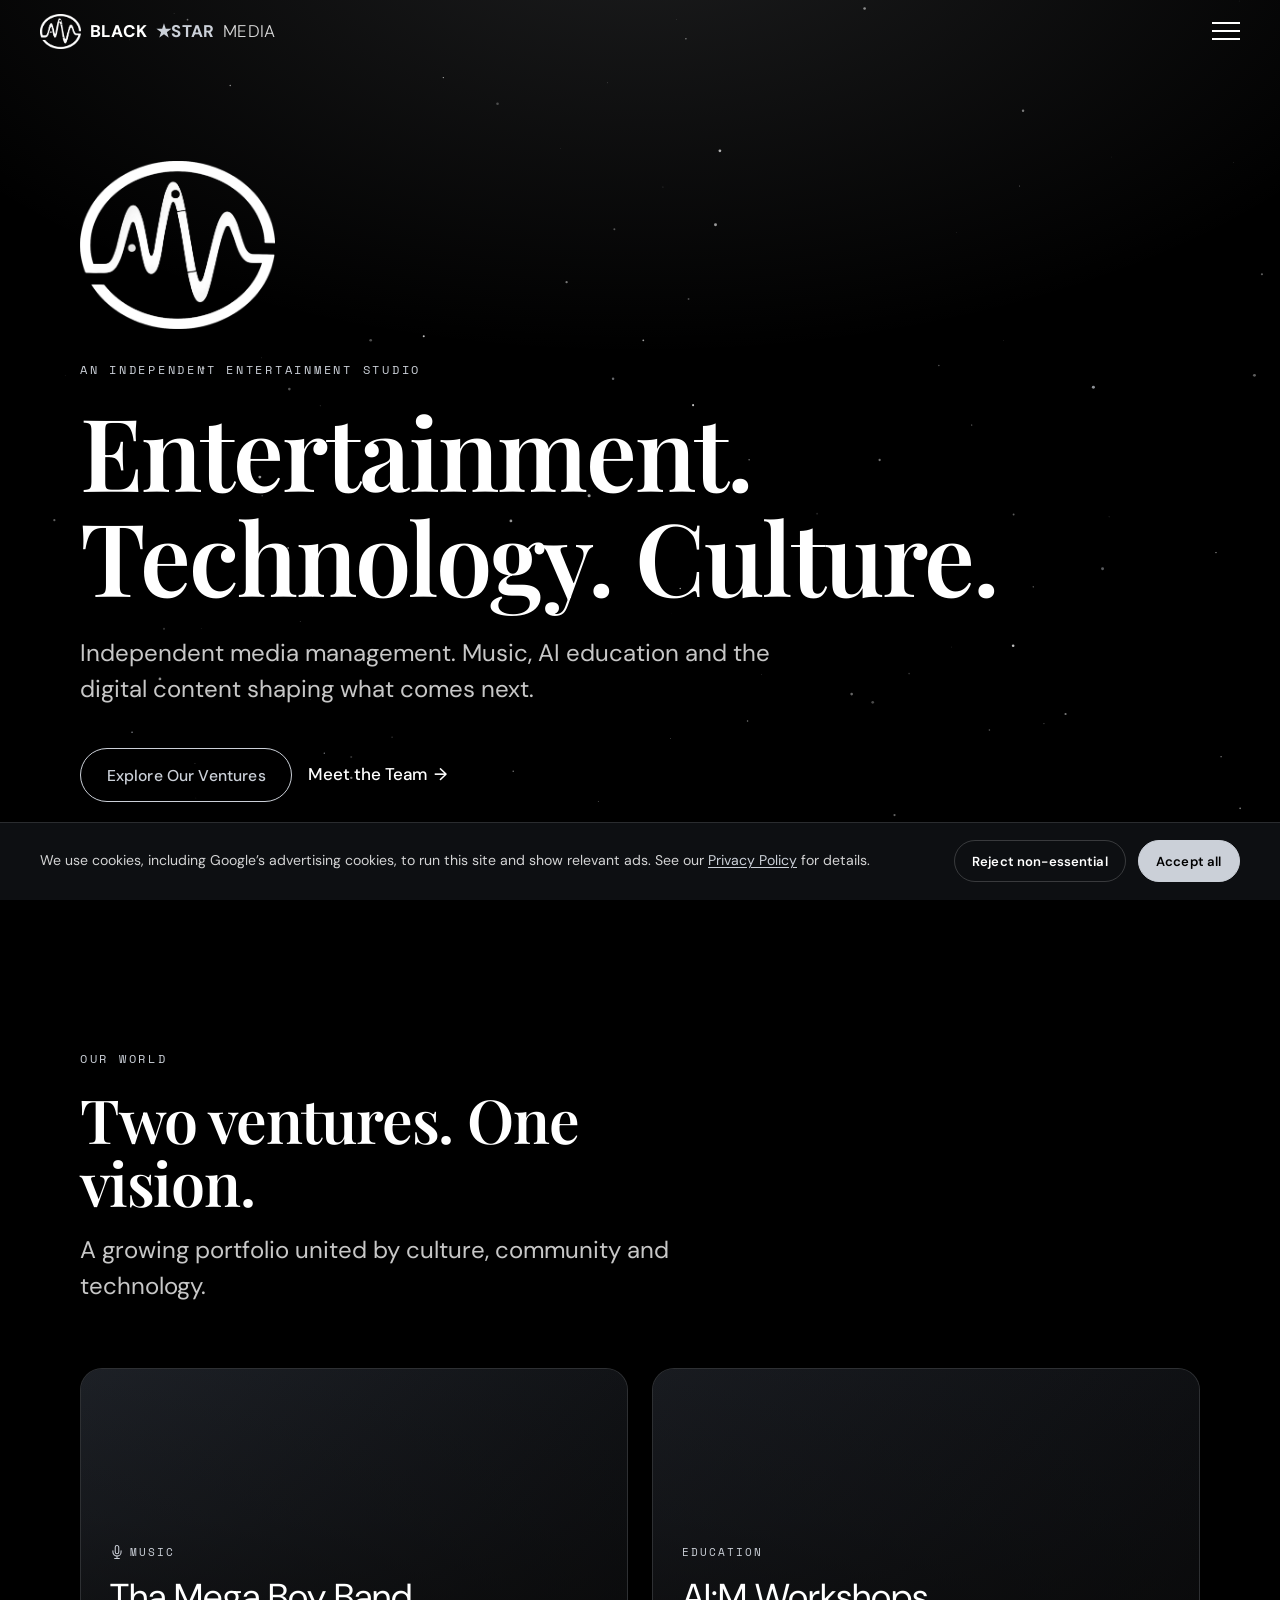
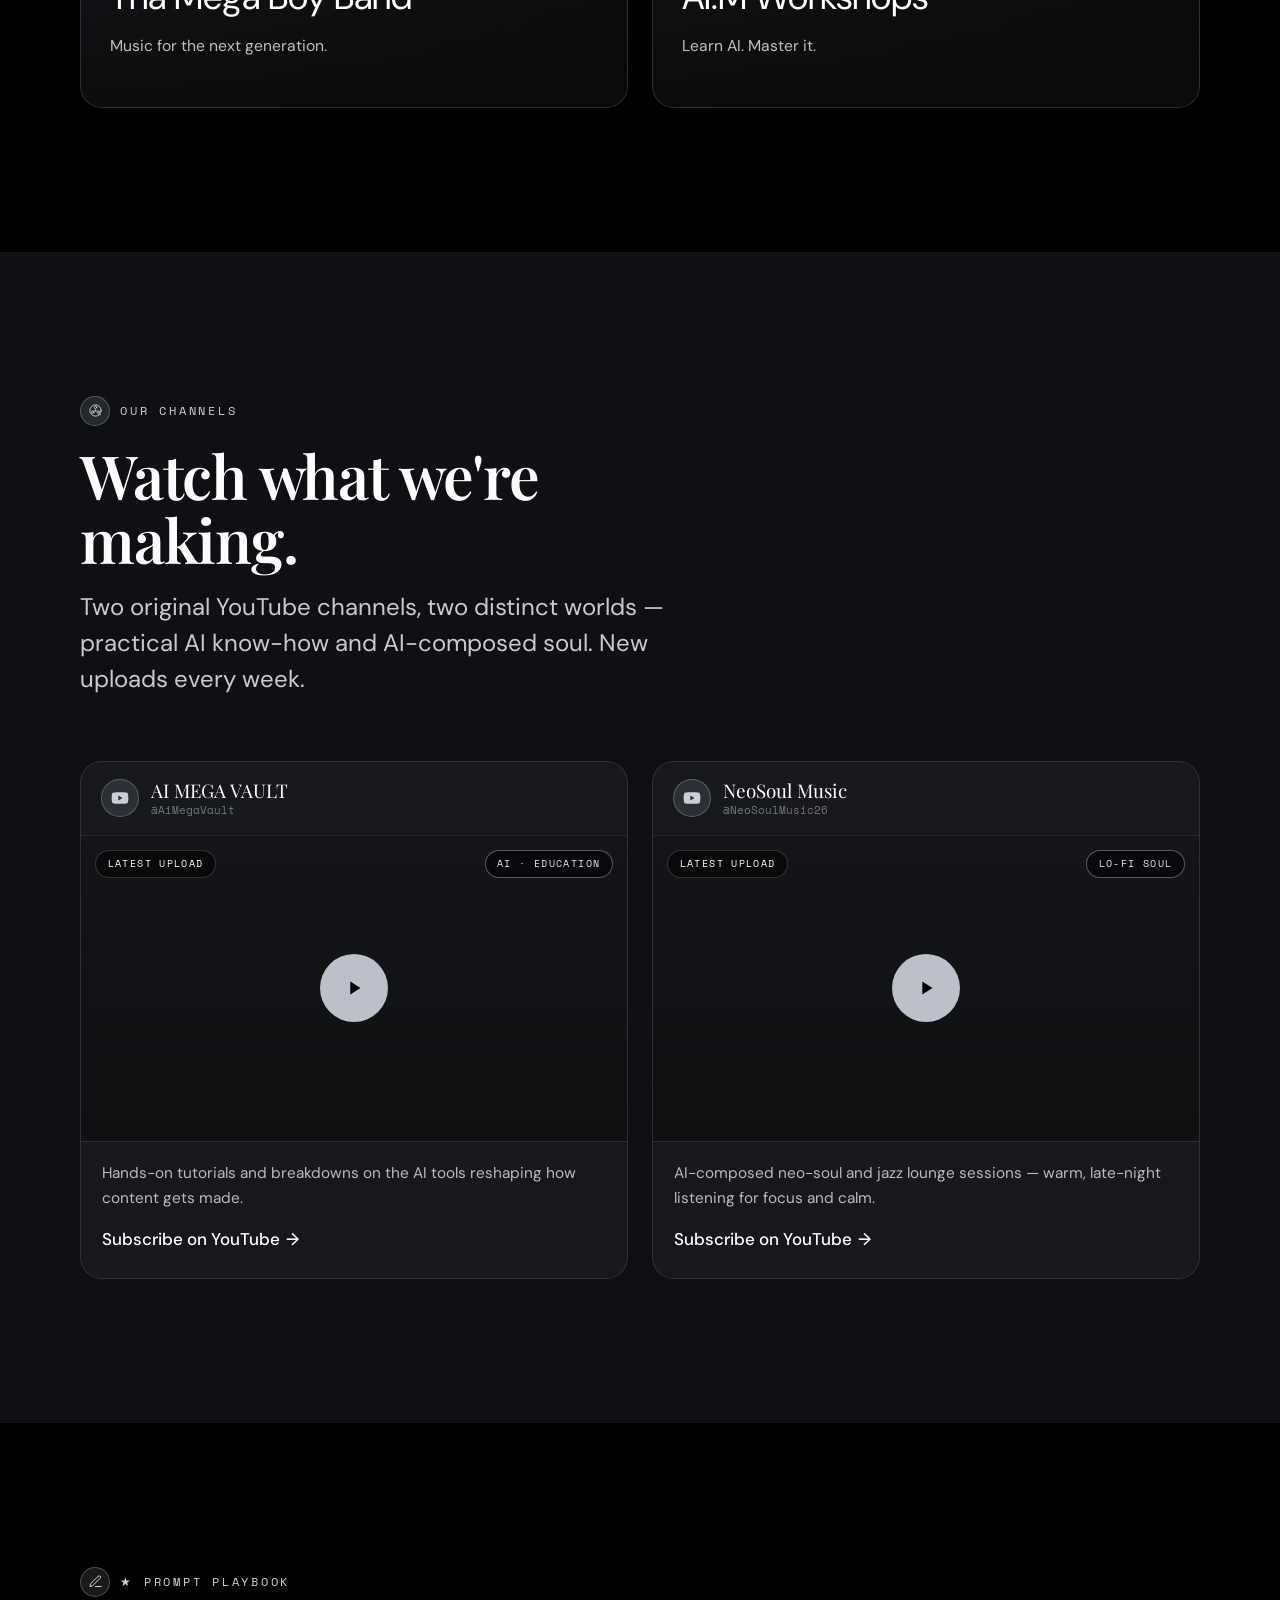
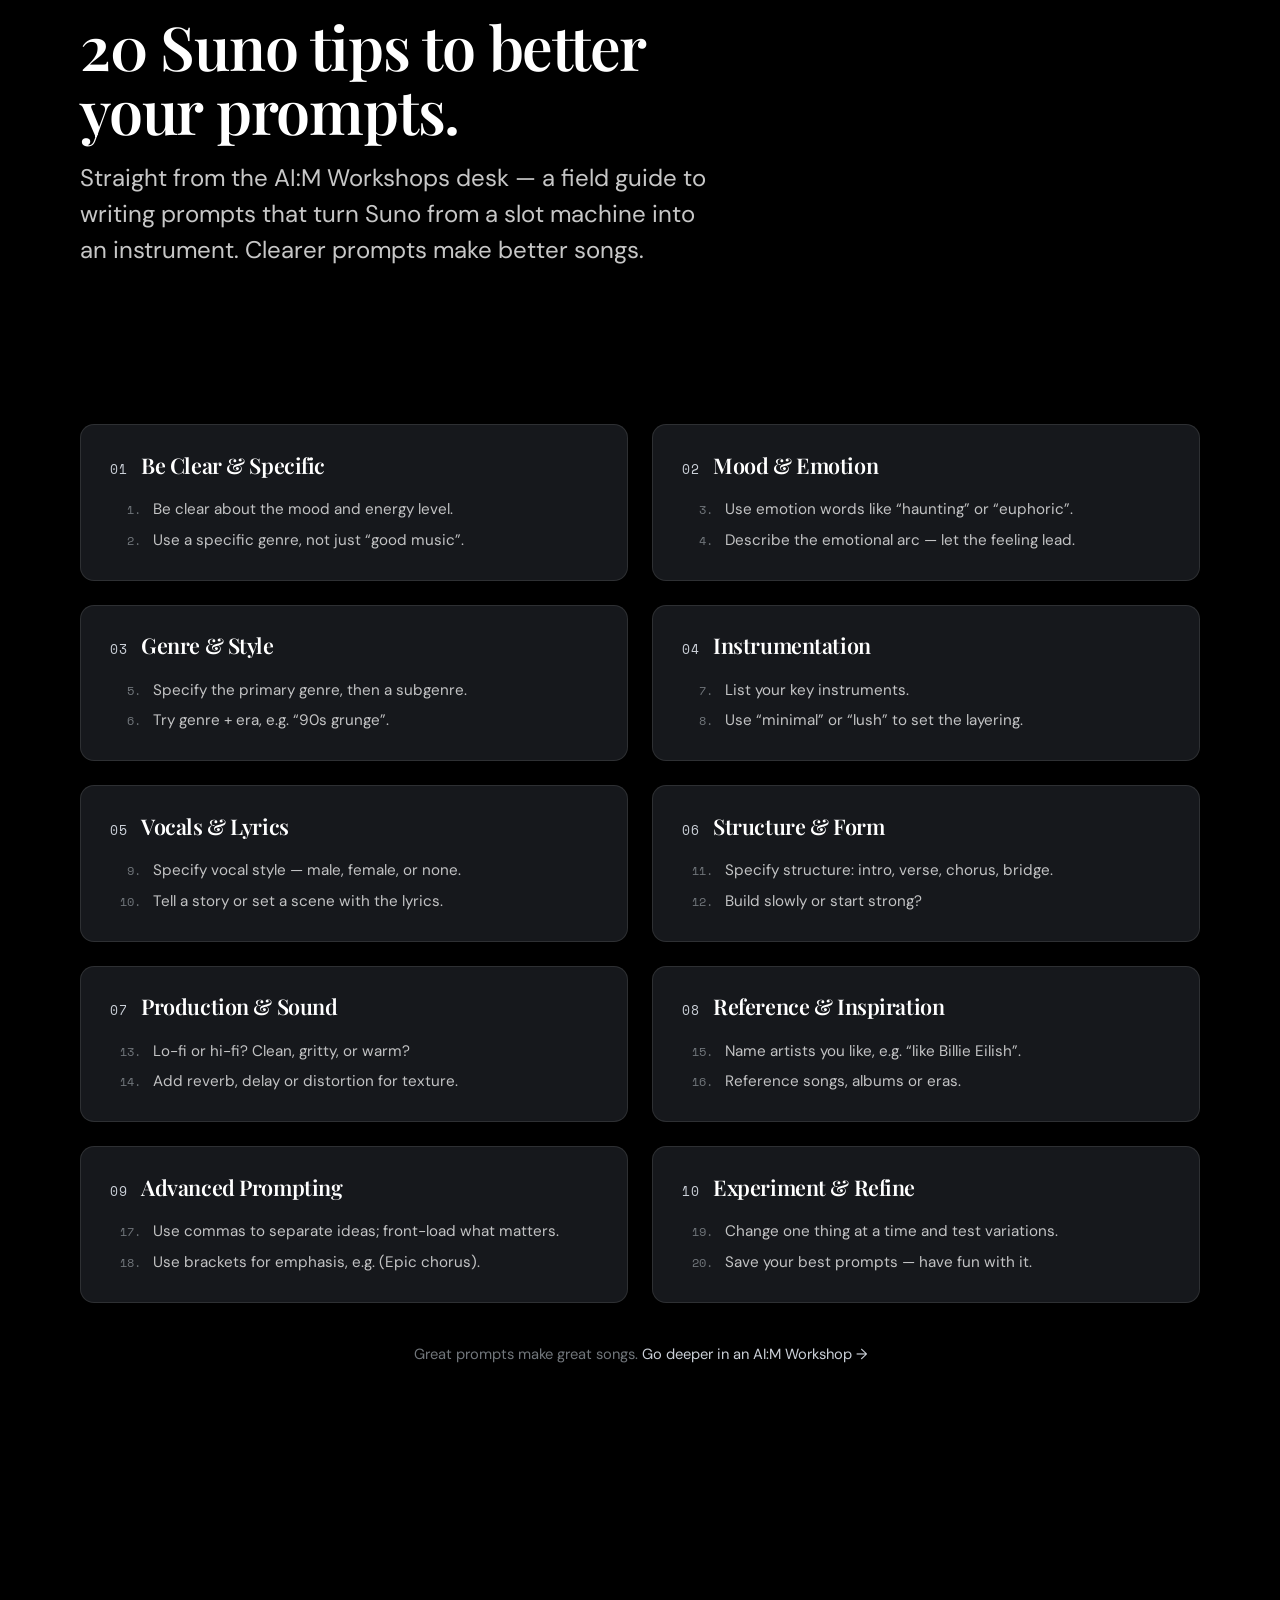
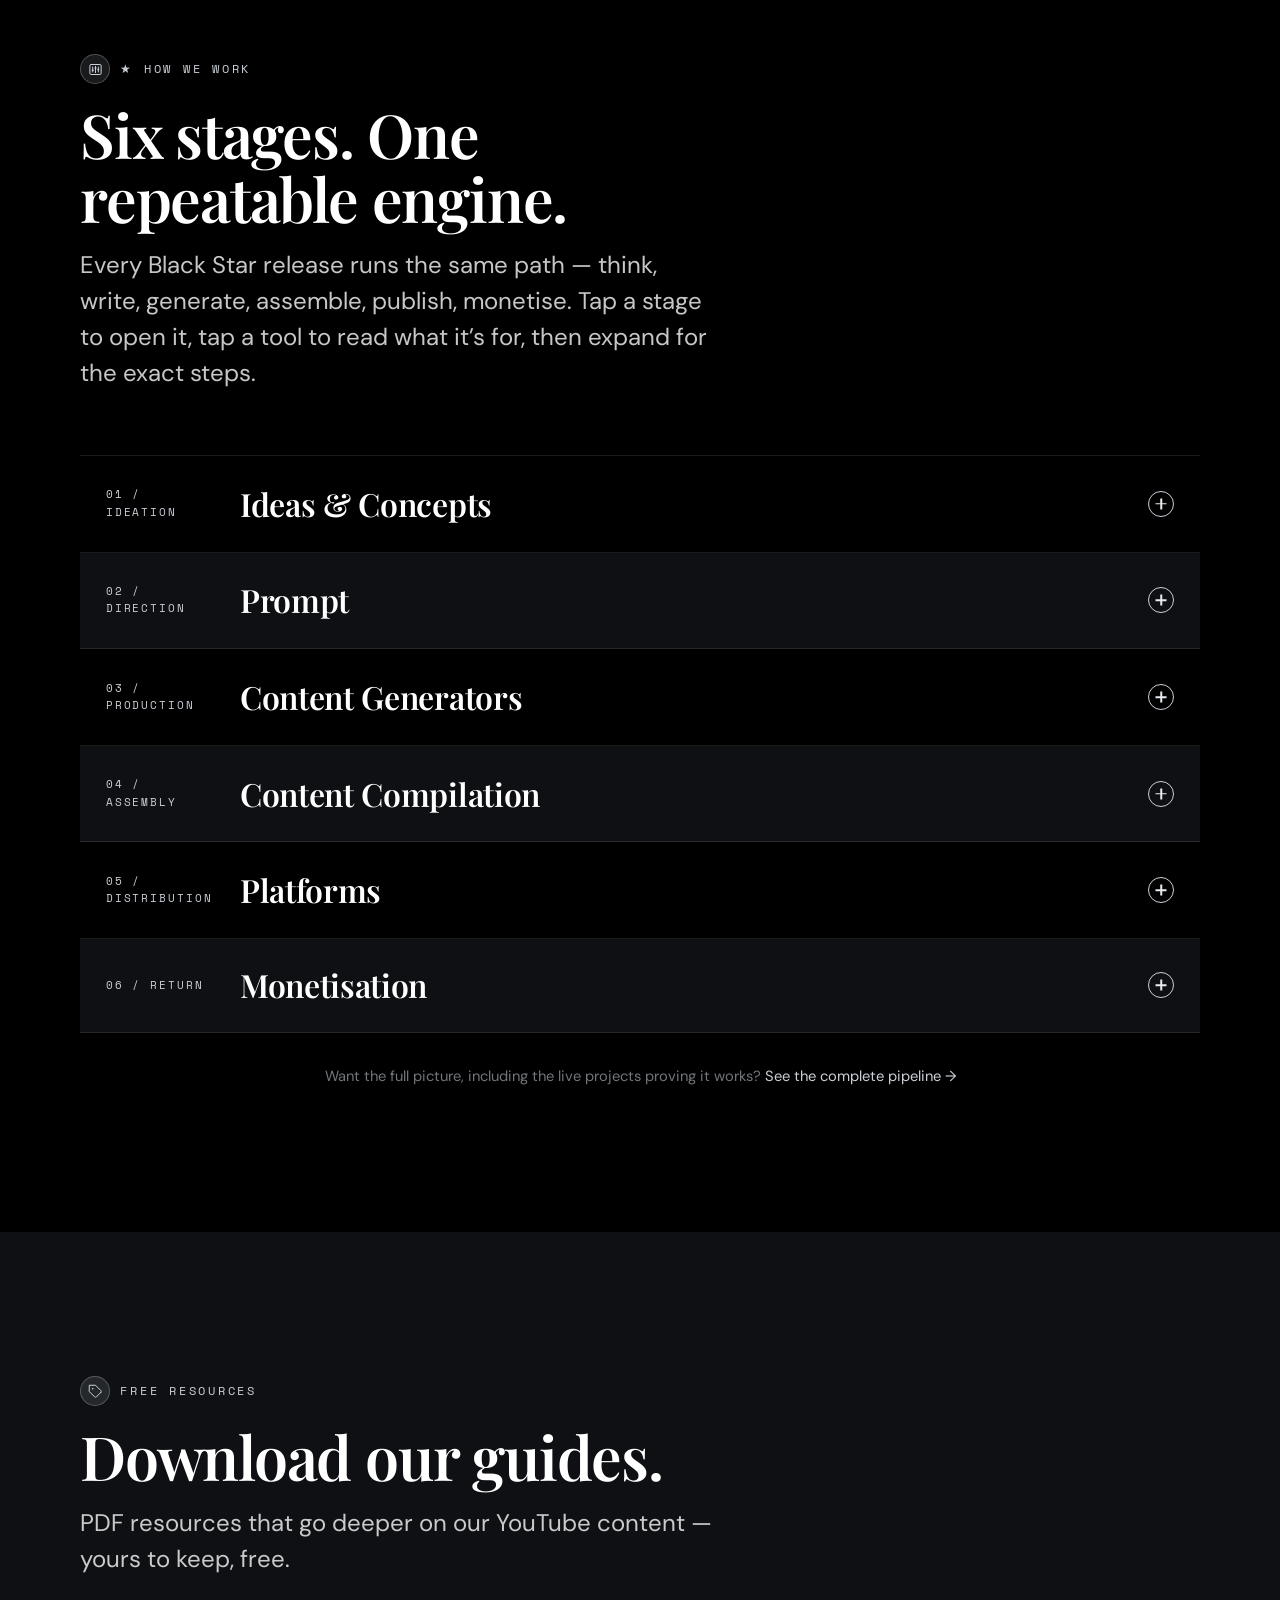
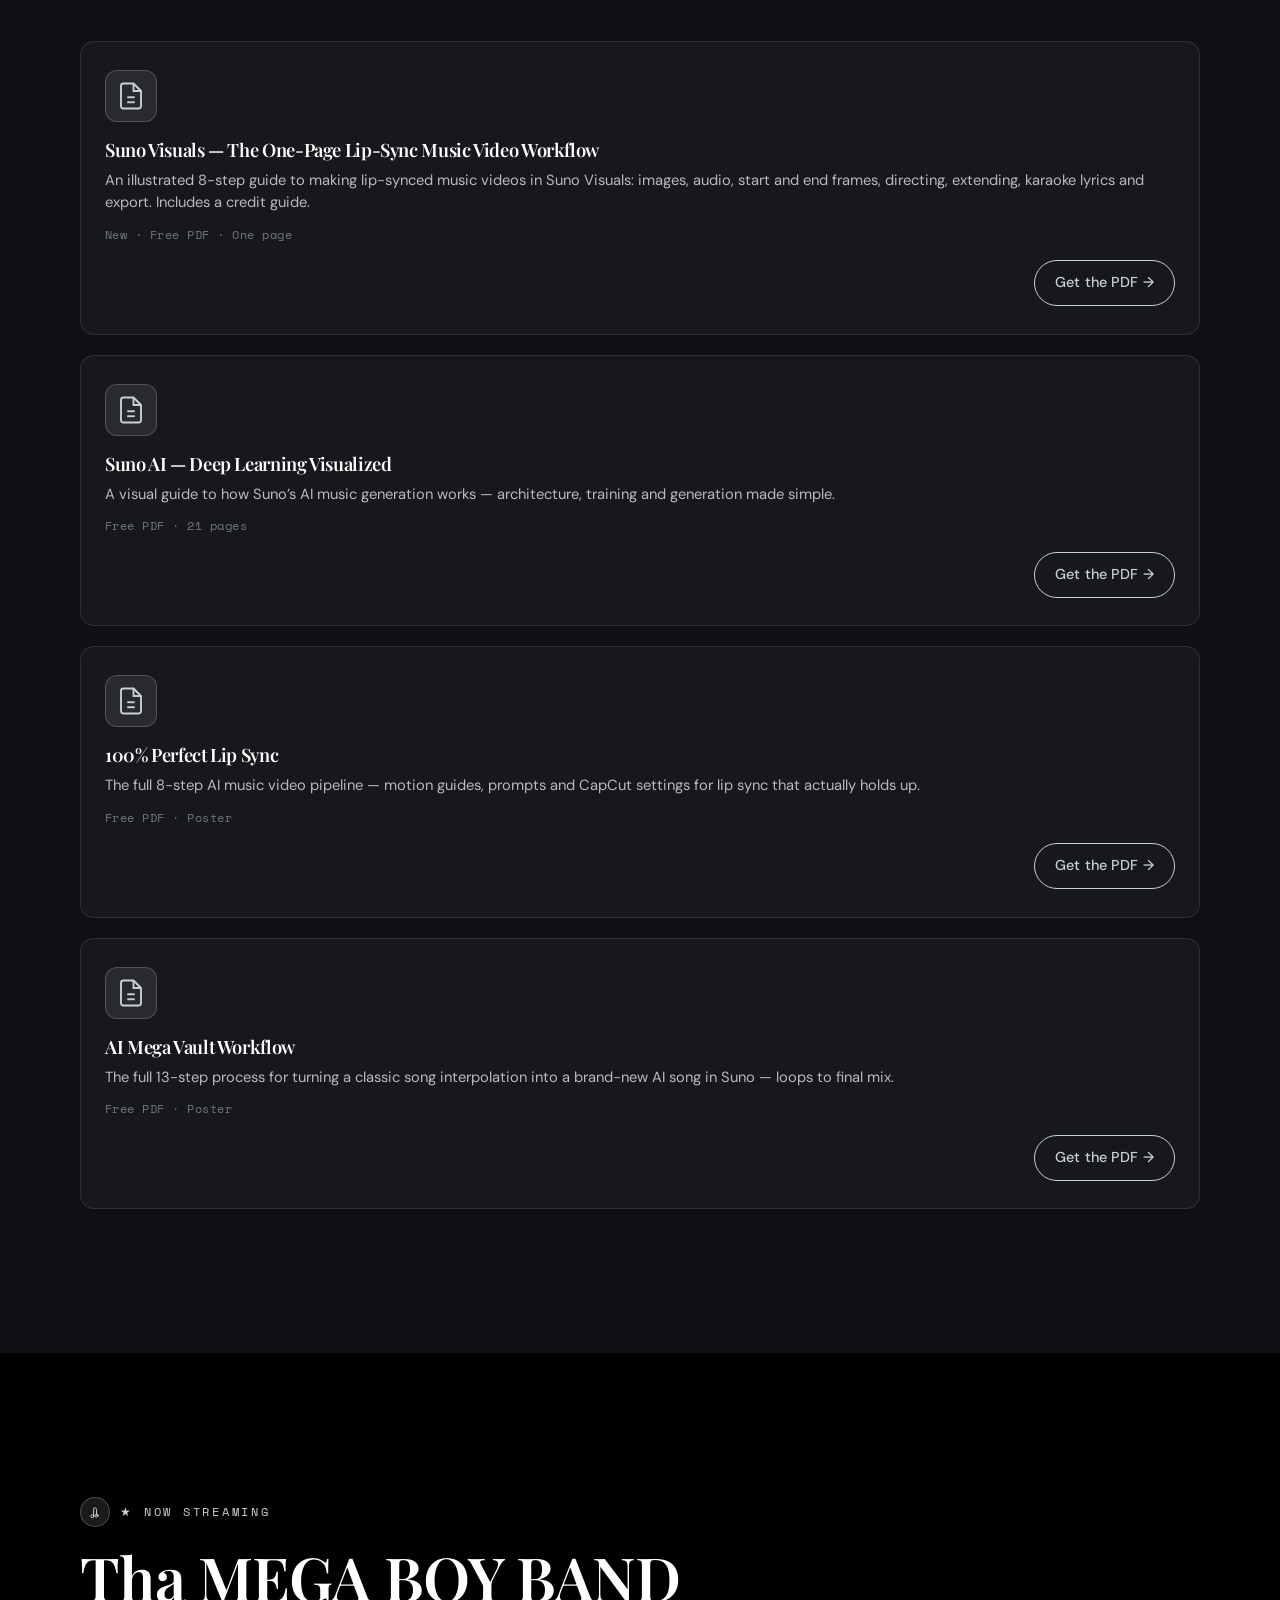
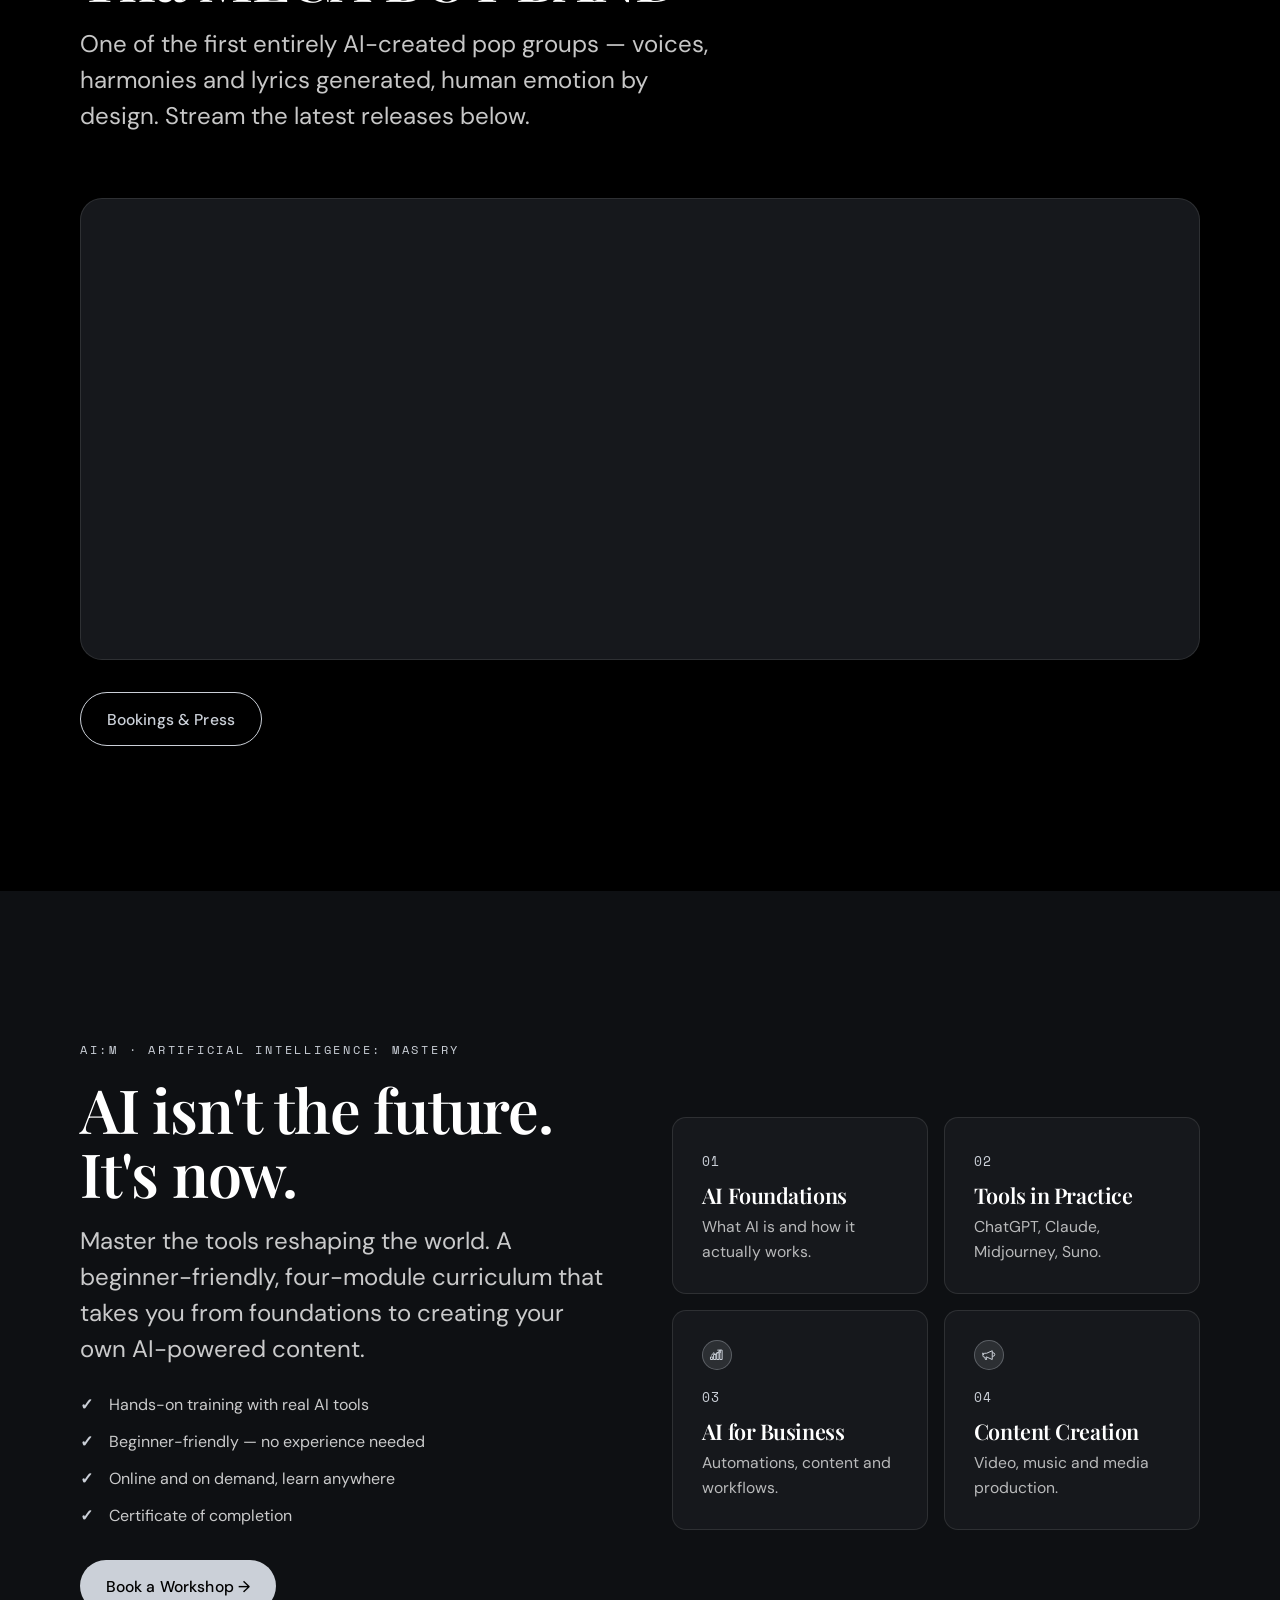
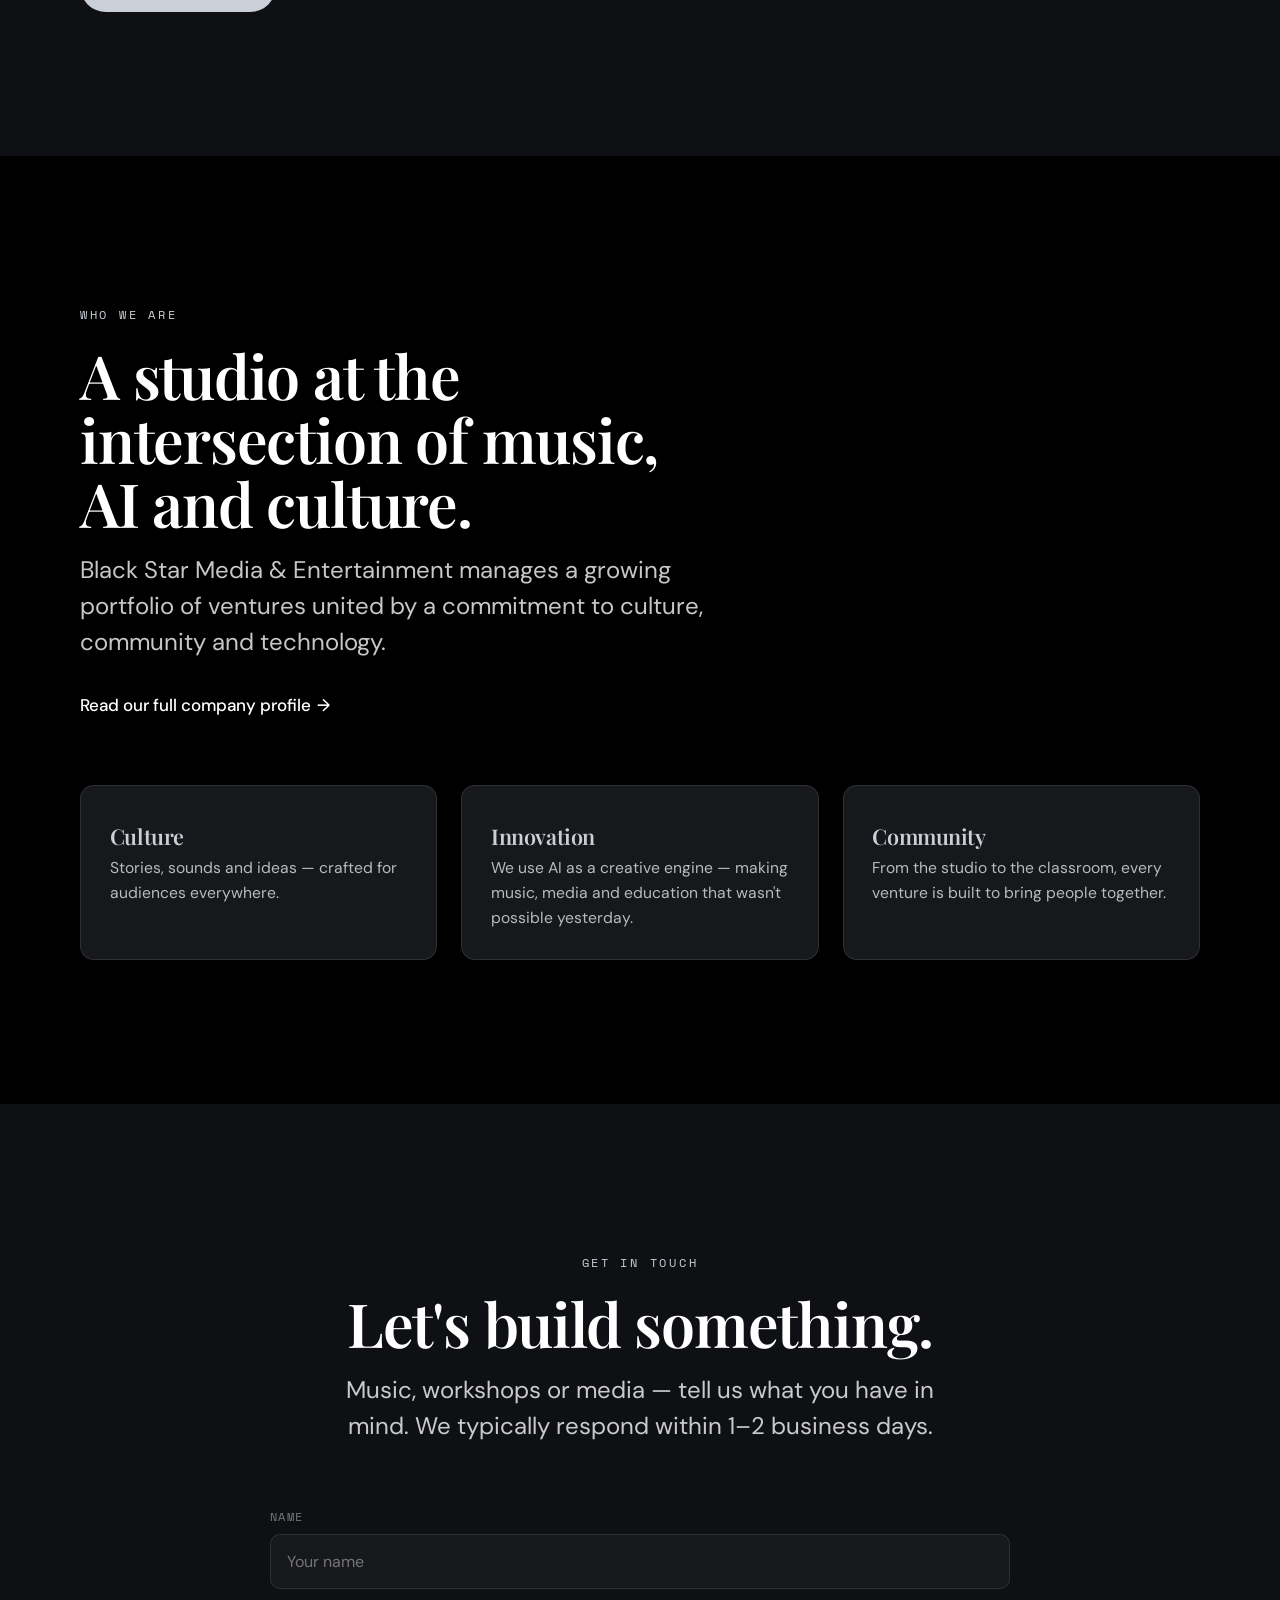
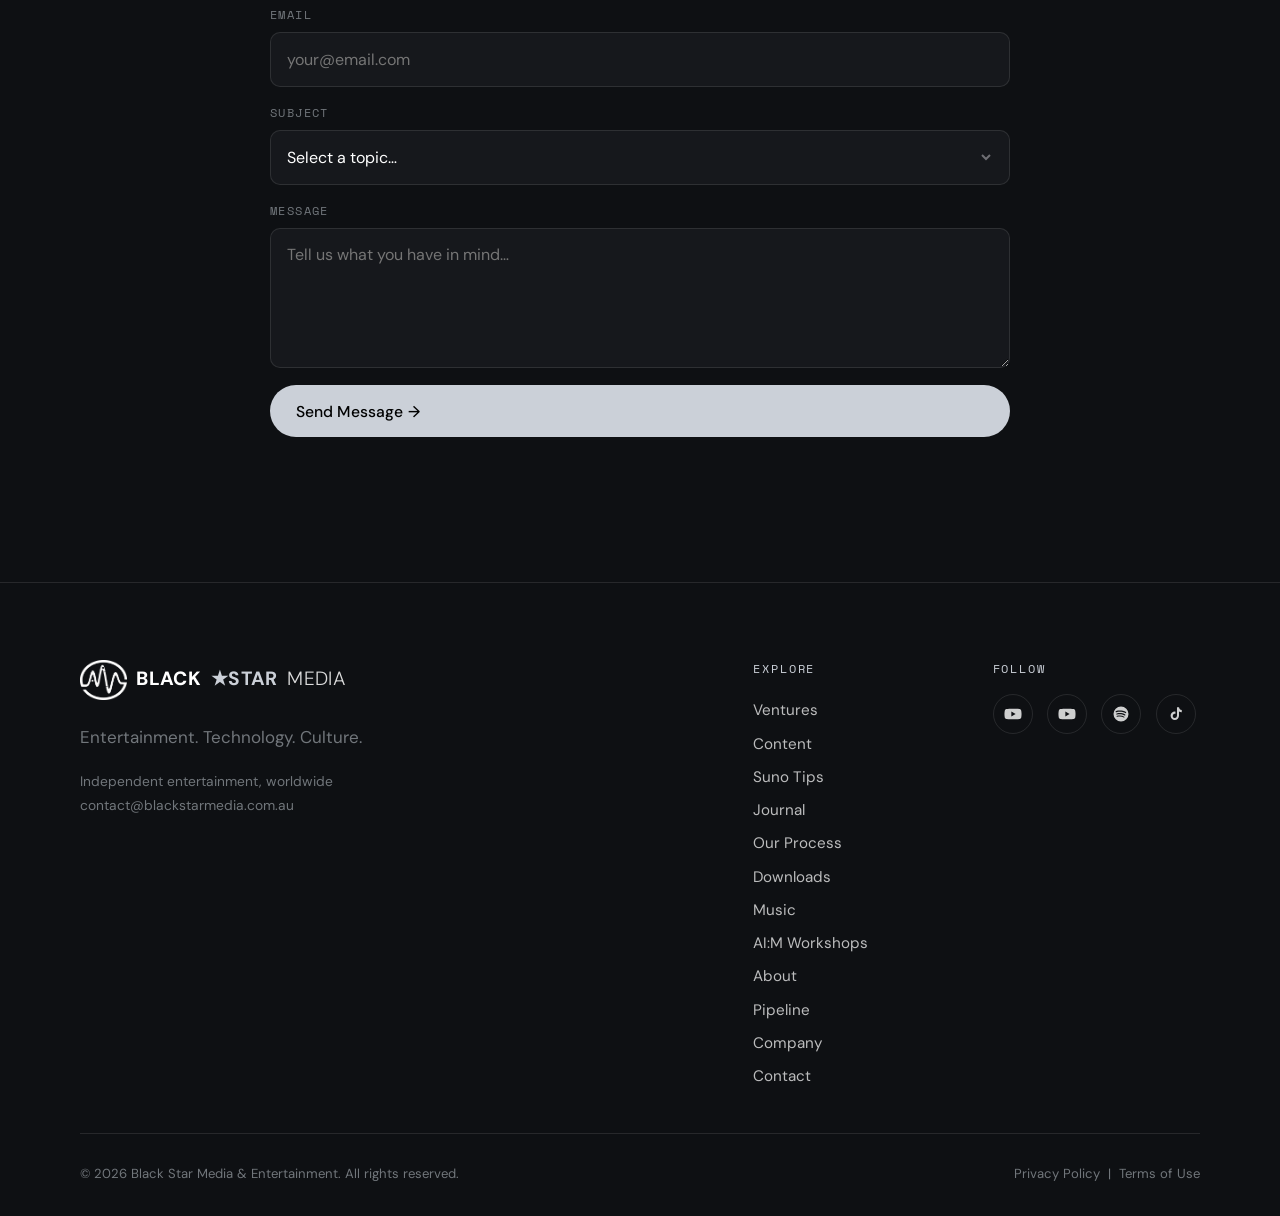
==== commit ab80daf8: "Gate the Suno Visuals PDF behind an email-capture landing page - suno-visuals.html: landing page in " ====
--- a/index.html
+++ b/index.html
@@ -636,9 +636,9 @@
           <p class="section-sub lead">PDF resources that go deeper on our YouTube content — yours to keep, free.</p>
         </div>
 
-        <!-- Featured standalone resource — direct download (no email gate) -->
+        <!-- Featured standalone resource -->
         <div style="margin-top:2.5rem;" class="reveal">
-          <a class="dl-card" href="assets/pdf/suno-visuals-lip-sync-workflow.pdf" download="Suno-Visuals-Lip-Sync-Workflow-AI-Mega-Vault.pdf" type="application/pdf" style="text-decoration:none;display:flex;">
+          <a class="dl-card" href="suno-visuals.html" style="text-decoration:none;display:flex;">
             <div class="dl-card__icon" aria-hidden="true">
               <svg width="30" height="30" viewBox="0 0 24 24" fill="none" stroke="currentColor" stroke-width="1.5">
                 <path d="M14 2H6a2 2 0 0 0-2 2v16a2 2 0 0 0 2 2h12a2 2 0 0 0 2-2V8z"/>
@@ -650,10 +650,10 @@
             <div class="dl-card__body">
               <h3 class="dl-card__title">Suno Visuals — The One-Page Lip-Sync Music Video Workflow</h3>
               <p class="dl-card__desc">An illustrated 8-step guide to making lip-synced music videos in Suno Visuals: images, audio, start and end frames, directing, extending, karaoke lyrics and export. Includes a credit guide.</p>
-              <p class="dl-card__meta">New &middot; Free PDF &middot; One page &middot; Instant download</p>
+              <p class="dl-card__meta">New &middot; Free PDF &middot; One page</p>
             </div>
             <span class="btn btn--gold-outline dl-card__dl" style="white-space:nowrap;align-self:flex-end;">
-              Download PDF &darr;
+              Get the PDF &rarr;
             </span>
           </a>
         </div>
